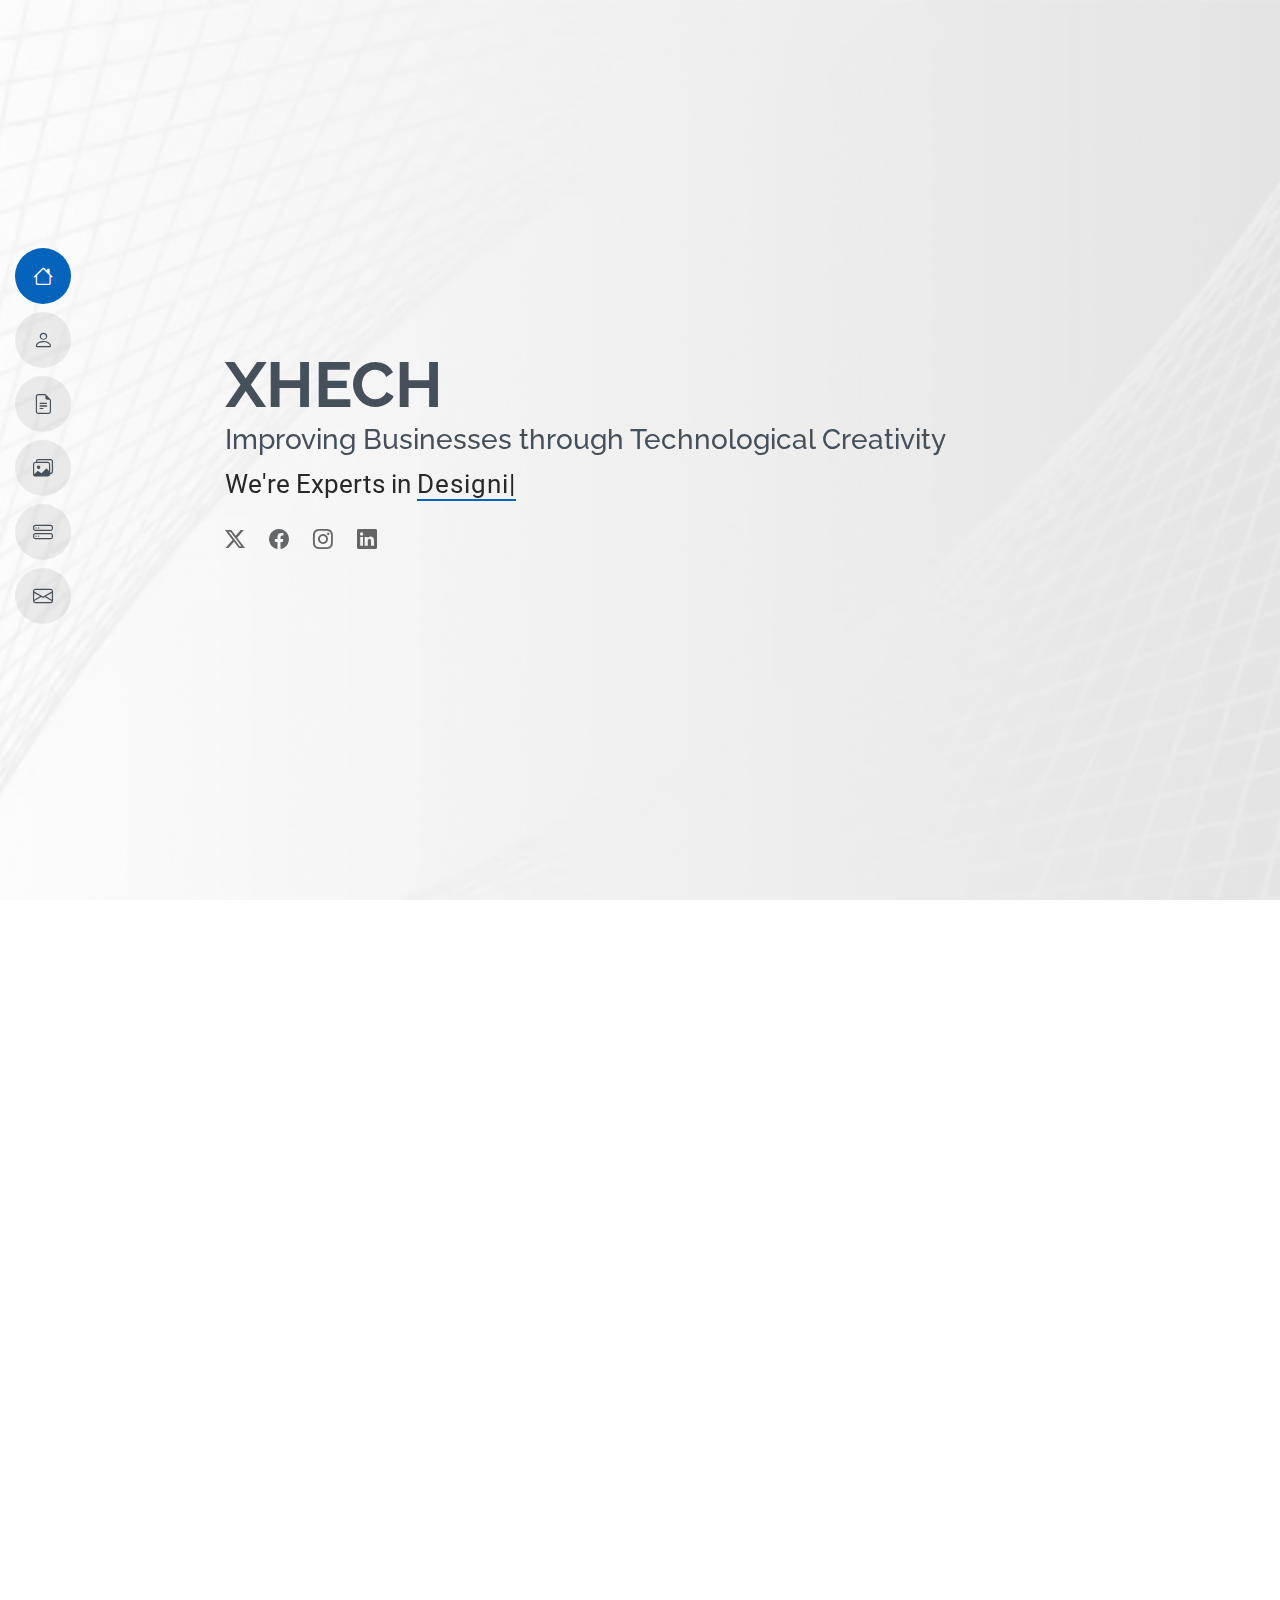
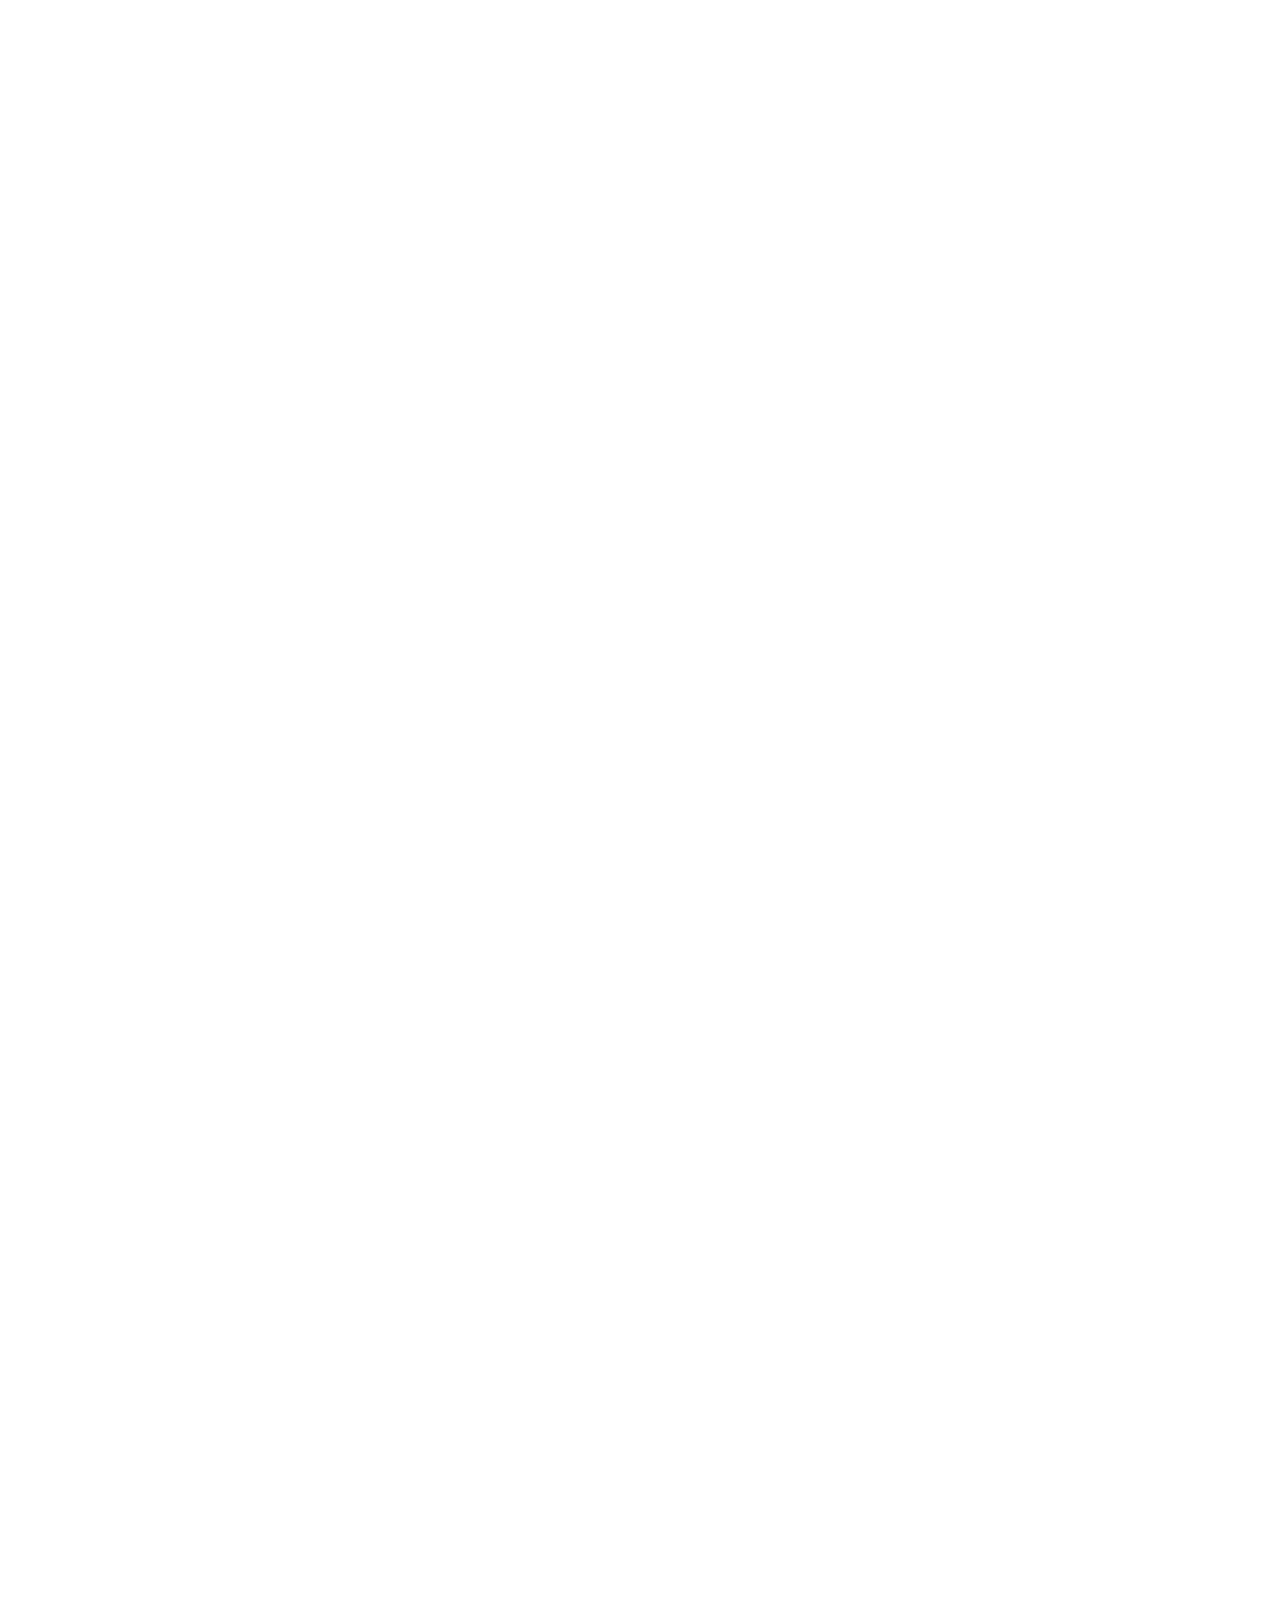
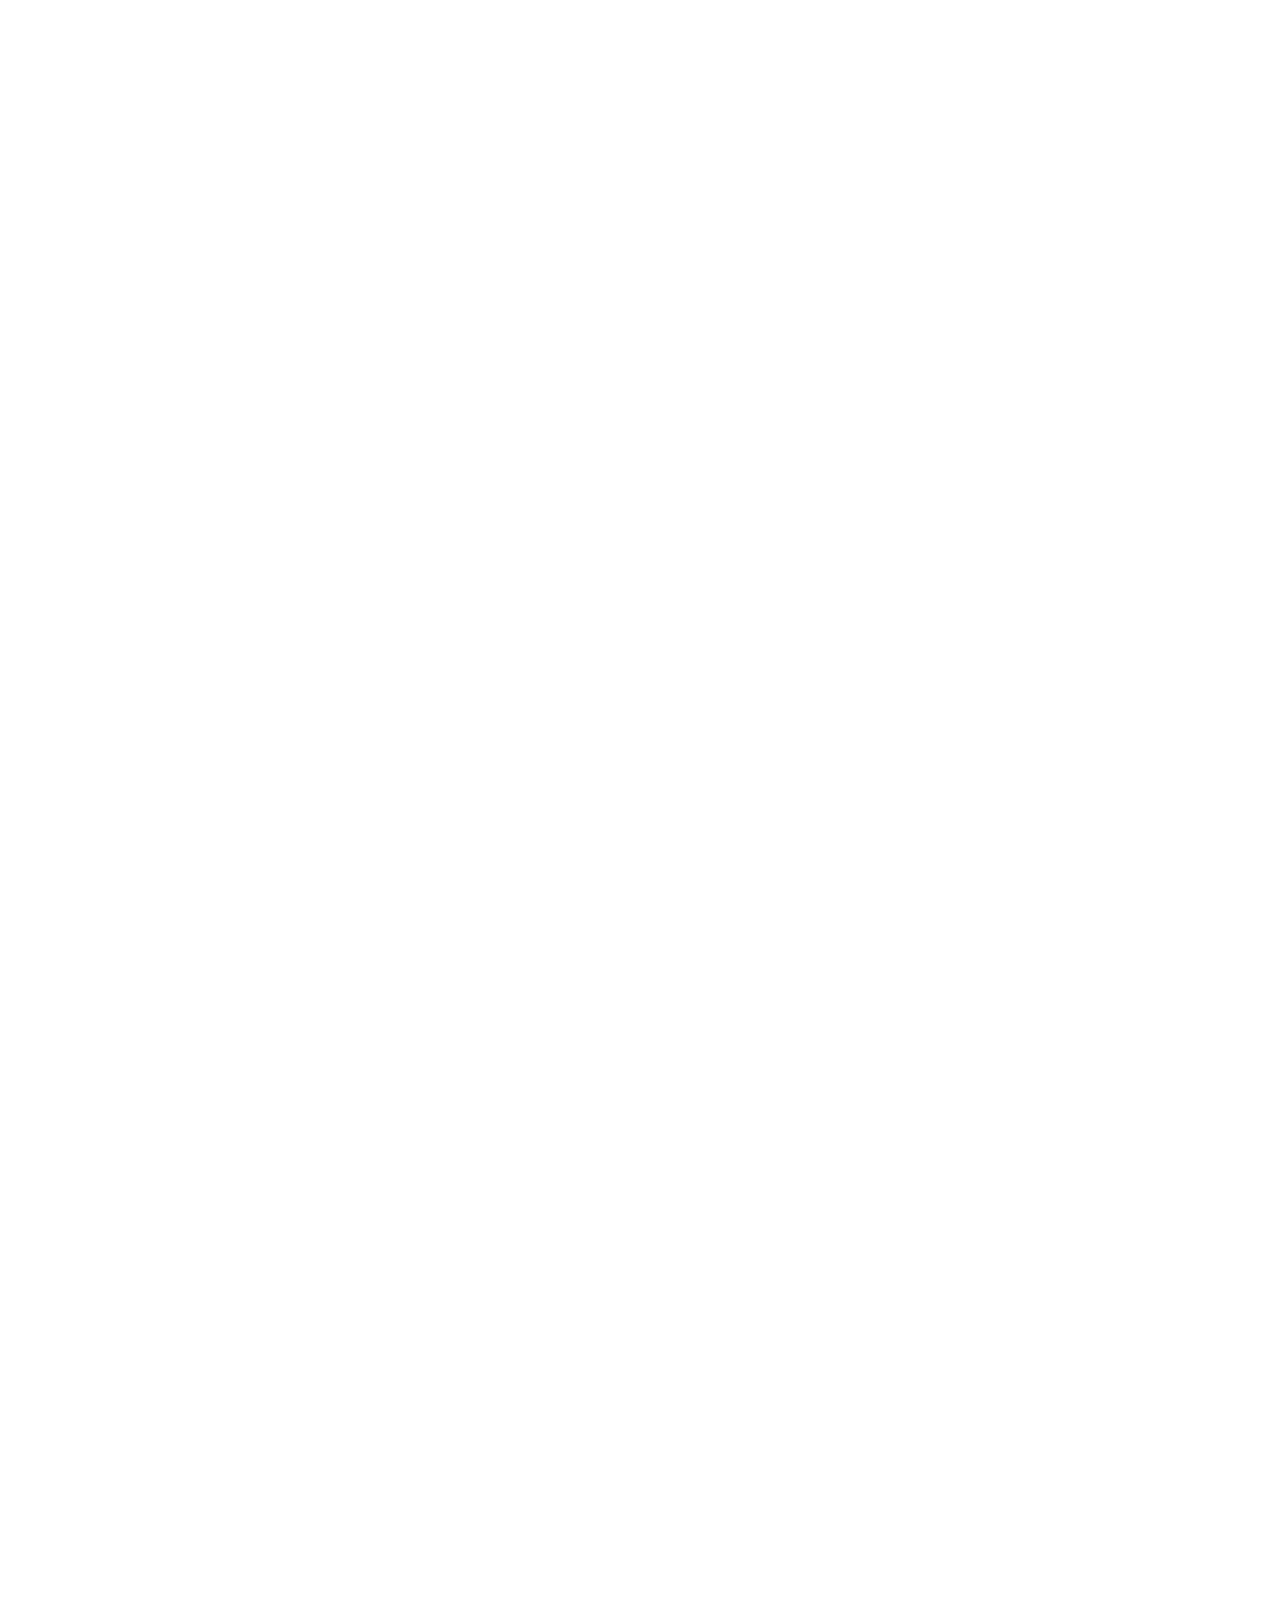
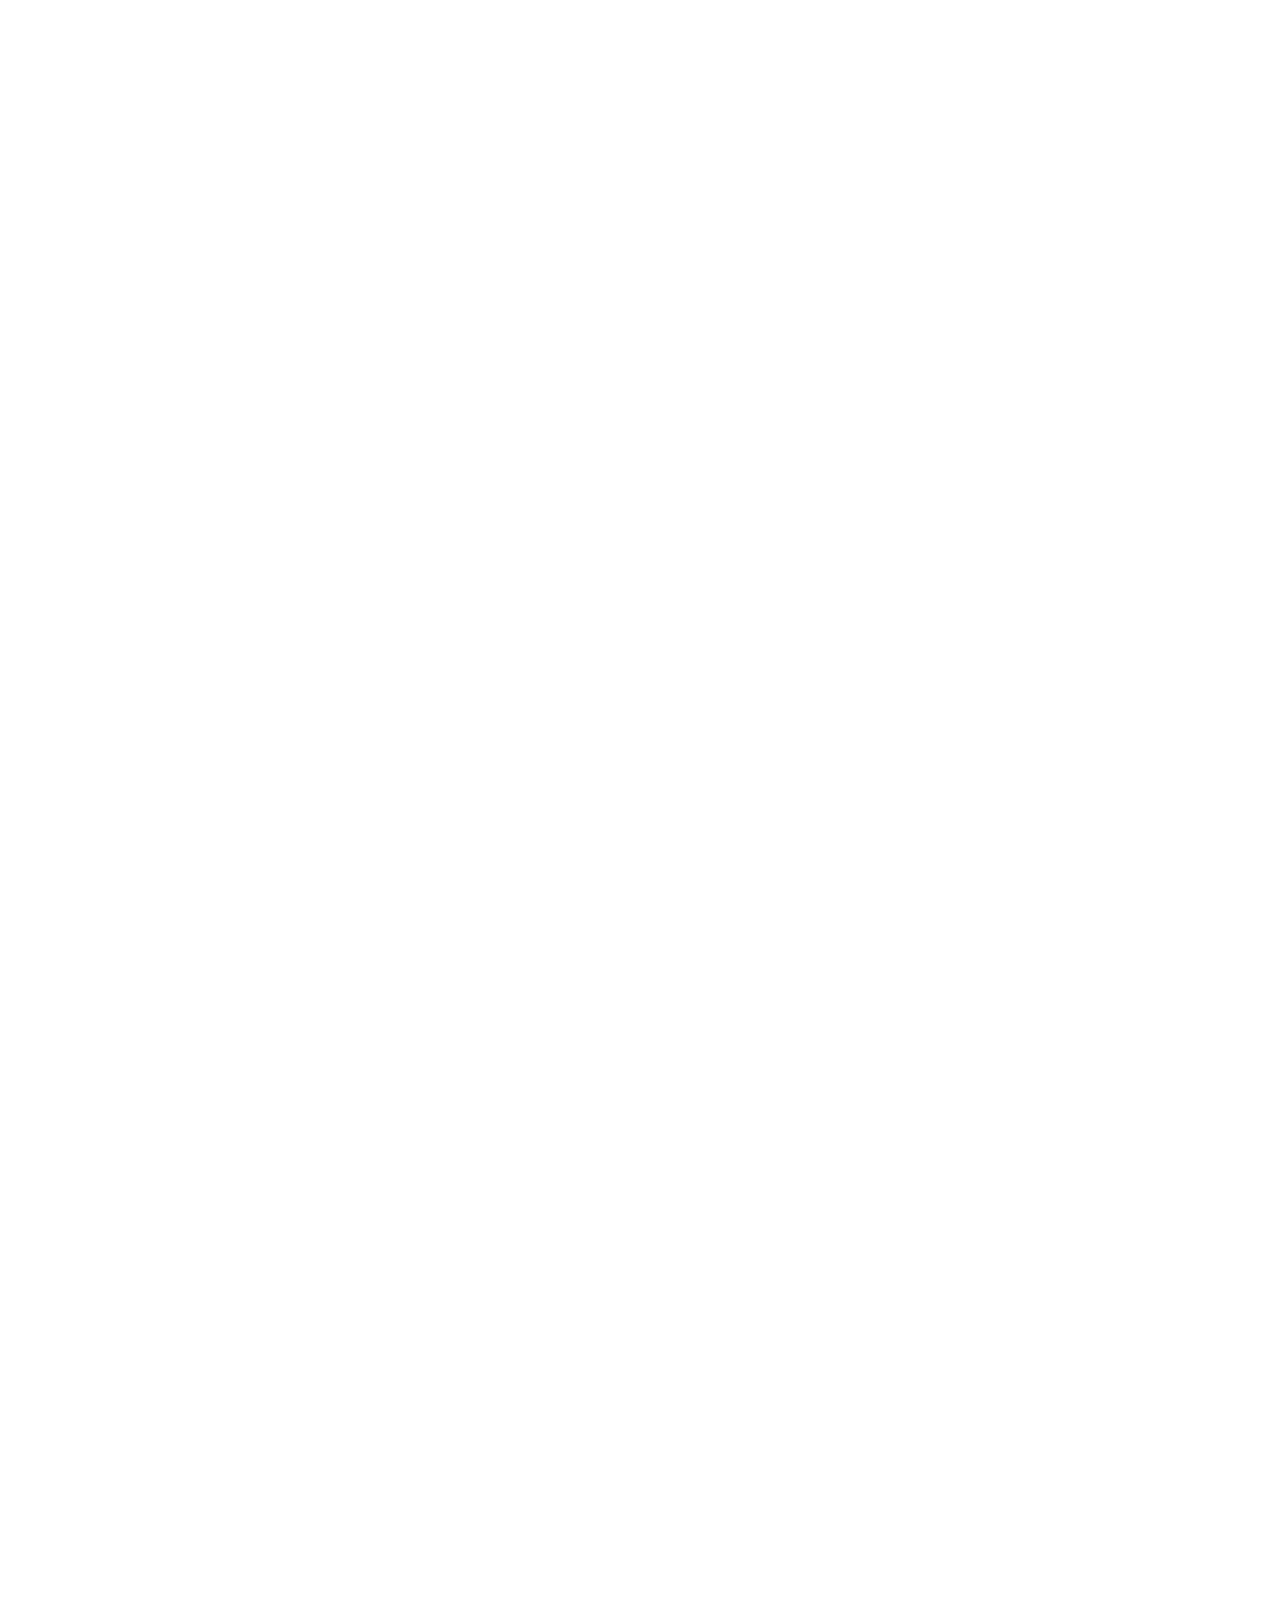
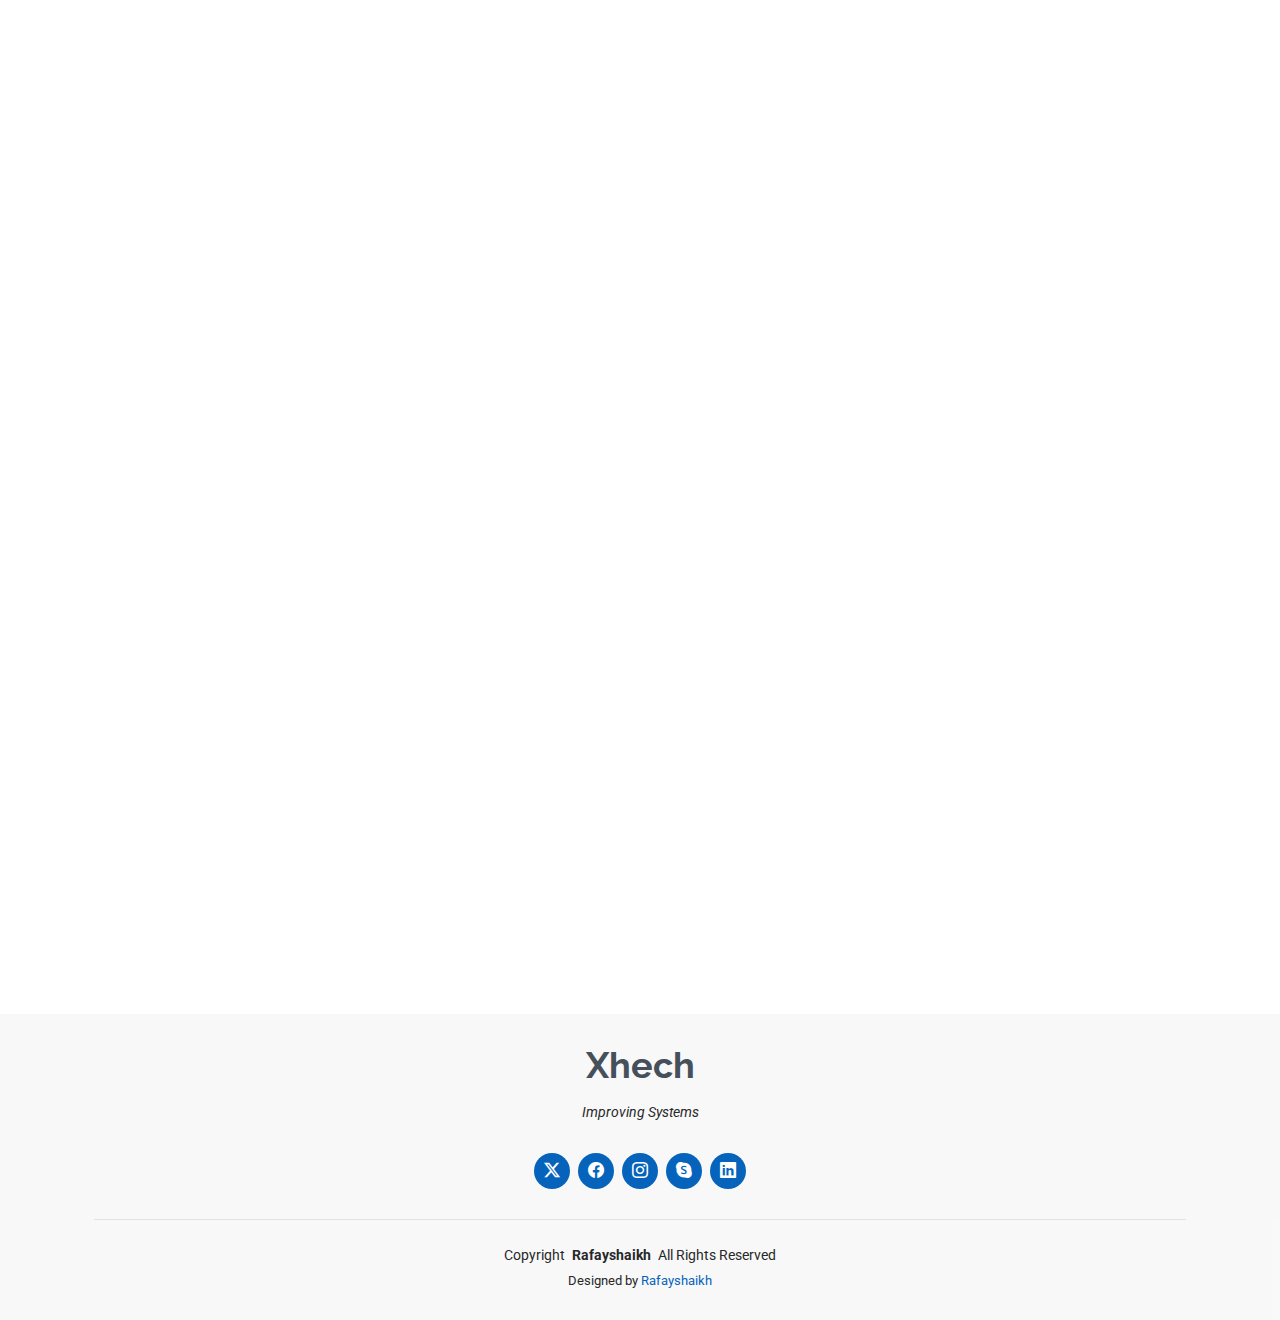
==== index.html @ 70725794 "update" ====
<!DOCTYPE html>
<html lang="en">

<head>
  <meta charset="utf-8">
  <meta content="width=device-width, initial-scale=1.0" name="viewport">
  <title>Xhech - Improving Ecosystems</title>
  <meta content="" name="description">
  <meta content="" name="keywords">

  <!-- Favicons -->
  <link href="assets/img/favicon.png" rel="icon">
  <link href="assets/img/apple-touch-icon.png" rel="apple-touch-icon">

  <!-- Fonts -->
  <link href="https://fonts.googleapis.com" rel="preconnect">
  <link href="https://fonts.gstatic.com" rel="preconnect" crossorigin>
  <link href="https://fonts.googleapis.com/css2?family=Roboto:ital,wght@0,100;0,300;0,400;0,500;0,700;0,900;1,100;1,300;1,400;1,500;1,700;1,900&family=Poppins:ital,wght@0,100;0,200;0,300;0,400;0,500;0,600;0,700;0,800;0,900;1,100;1,200;1,300;1,400;1,500;1,600;1,700;1,800;1,900&family=Raleway:ital,wght@0,100;0,200;0,300;0,400;0,500;0,600;0,700;0,800;0,900;1,100;1,200;1,300;1,400;1,500;1,600;1,700;1,800;1,900&display=swap" rel="stylesheet">

  <!-- Vendor CSS Files -->
  <link href="assets/vendor/bootstrap/css/bootstrap.min.css" rel="stylesheet">
  <link href="assets/vendor/bootstrap-icons/bootstrap-icons.css" rel="stylesheet">
  <link href="assets/vendor/aos/aos.css" rel="stylesheet">
  <link href="assets/vendor/glightbox/css/glightbox.min.css" rel="stylesheet">
  <link href="assets/vendor/swiper/swiper-bundle.min.css" rel="stylesheet">

  <!-- Main CSS File -->
  <link href="assets/css/main.css" rel="stylesheet">

</head>

<body class="index-page">

  <header id="header" class="header d-flex flex-column justify-content-center">

    <i class="header-toggle d-xl-none bi bi-list"></i>

    <nav id="navmenu" class="navmenu">
      <ul>
        <li><a href="#hero" class="active"><i class="bi bi-house navicon"></i><span>Home</span></a></li>
        <li><a href="#about"><i class="bi bi-person navicon"></i><span>About</span></a></li>
        <li><a href="#resume"><i class="bi bi-file-earmark-text navicon"></i><span>Resume</span></a></li>
        <li><a href="#portfolio"><i class="bi bi-images navicon"></i><span>Portfolio</span></a></li>
        <li><a href="#services"><i class="bi bi-hdd-stack navicon"></i><span>Services</span></a></li>
        <li><a href="#contact"><i class="bi bi-envelope navicon"></i><span>Contact</span></a></li>
      </ul>
    </nav>

  </header>

  <main class="main">

    <!-- Hero Section -->
    <section id="hero" class="hero section">

      <img src="assets/img/hero-bg.jpg" alt="">

      <div class="container" data-aos="zoom-out">
        <div class="row justify-content-center">
          <div class="col-lg-9">
            <!-- <img src="assets/img/icon.png" alt="Xhech Logo" class="img-fluid mb-4"> -->
            <h2>XHECH</h2>
            <h3>Improving Businesses through Technological Creativity</h3>
            <p>We're Experts in <span class="typed" data-typed-items="Designing - Brandings, Social Media Management, Prototypes, Creative Stuffs"></span><span class="typed-cursor typed-cursor--blink" aria-hidden="true"></span></p>
            <div class="social-links">
              <a href="#"><i class="bi bi-twitter-x"></i></a>
              <a href="#"><i class="bi bi-facebook"></i></a>
              <a href="#"><i class="bi bi-instagram"></i></a>
              <a href="#"><i class="bi bi-linkedin"></i></a>
            </div>
          </div>
        </div>
      </div>

    </section><!-- /Hero Section -->

    <!-- About Section -->
    <section id="about" class="about section">

      <!-- Section Title -->
      <div class="container section-title" data-aos="fade-up">
        <h2>About</h2>
        <p>XHECH is your one-stop creative and technology partner. We blend artistry with cutting-edge AI to deliver impactful solutions across design, content, and development. From captivating visuals to intelligent software, we empower brands to connect, communicate, and thrive.</p>
      </div><!-- End Section Title -->

      <div class="container" data-aos="fade-up" data-aos-delay="100">

        <div class="row gy-4 justify-content-center">
          <div class="col-lg-4">
            <img src="assets/img/profile-img.jpg" class="img-fluid" alt="">
          </div>
          <div class="col-lg-8 content">
            <h2>Who we are ?</h2>
            <p class="fst-italic py-3">
              XHECH is a multi-faceted agency driven by a passion for innovation and excellence.  We bring together a diverse team of experts to provide a comprehensive suite of services:
            </p>
            <div class="row">
              <div class="col-lg-6">
                <ul>
                  <li><i class="bi bi-chevron-right"></i> <strong>Design:</strong> <span> Elevate your brand with stunning graphic design, creative presentations, vector designs, and engaging social media content.</span></li>
                  <li><i class="bi bi-chevron-right"></i> <strong>Content: </strong> <span>Craft compelling stories that resonate with your audience through expert content development, management, and writing.</span></li>
                  <li><i class="bi bi-chevron-right"></i> <strong>Technology: </strong> <span>Harness the power of AI and NLP to build intelligent applications and software that solve real-world challenges.</span></li>
                  <li><i class="bi bi-chevron-right"></i> <strong>Web: </strong> <span>Create immersive digital experiences with our web design and development expertise, including portfolio management and content optimization.</span></li>
                </ul>
              </div>
              <div class="col-lg-6">
                <ul>
                  <li><i class="bi bi-chevron-right"></i> <strong>Visuals:</strong> <span>Incorporate strong visuals into your About section, showcasing examples of your work.</span></li>
                  <li><i class="bi bi-chevron-right"></i> <strong>Values: </strong> <span>Highlight your company's core values (e.g., innovation, collaboration, client-centricity).</span></li>
                  <li><i class="bi bi-chevron-right"></i> <strong>Team: </strong> <span>If appropriate, introduce key team members with brief bios to personalize your company.</span></li>
                  <li><i class="bi bi-chevron-right"></i> <strong>Call to Action: </strong> <span>End with a clear call to action (e.g., "Contact us for a free consultation" or "Explore our portfolio").</span></li>
                </ul>
              </div>
            </div>
            <p class="py-3">
              XHECH was born from a vision to bridge the gap between creativity and technology. We believe that when these forces come together, extraordinary things happen. Our team of passionate designers, writers, developers, and AI specialists work in synergy to transform ideas into reality.

We are more than just service providers; we are your strategic partners. We take the time to understand your brand, your goals, and your audience. This deep understanding allows us to create solutions that are not only beautiful and engaging but also effective in driving results.
            </p>
          </div>
        </div>

      </div>

    </section><!-- /About Section -->

    <!-- Stats Section -->
    <section id="stats" class="stats section">

      <div class="container" data-aos="fade-up" data-aos-delay="100">

        <div class="row gy-4">

          <div class="col-lg-3 col-md-6 d-flex flex-column align-items-center">
            <i class="bi bi-emoji-smile"></i>
            <div class="stats-item">
              <span data-purecounter-start="0" data-purecounter-end="232" data-purecounter-duration="1" class="purecounter"></span>
              <p>Happy Clients</p>
            </div>
          </div><!-- End Stats Item -->

          <div class="col-lg-3 col-md-6 d-flex flex-column align-items-center">
            <i class="bi bi-journal-richtext"></i>
            <div class="stats-item">
              <span data-purecounter-start="0" data-purecounter-end="521" data-purecounter-duration="1" class="purecounter"></span>
              <p>Projects</p>
            </div>
          </div><!-- End Stats Item -->

          <div class="col-lg-3 col-md-6 d-flex flex-column align-items-center">
            <i class="bi bi-headset"></i>
            <div class="stats-item">
              <span data-purecounter-start="0" data-purecounter-end="1463" data-purecounter-duration="1" class="purecounter"></span>
              <p>Hours Of Support</p>
            </div>
          </div><!-- End Stats Item -->

          <div class="col-lg-3 col-md-6 d-flex flex-column align-items-center">
            <i class="bi bi-people"></i>
            <div class="stats-item">
              <span data-purecounter-start="0" data-purecounter-end="15" data-purecounter-duration="1" class="purecounter"></span>
              <p>Hard Workers</p>
            </div>
          </div><!-- End Stats Item -->

        </div>

      </div>

    </section><!-- /Stats Section -->

    <!-- Skills Section -->
    <section id="skills" class="skills section">

      <!-- Section Title -->
      <div class="container section-title" data-aos="fade-up">
        <h2>Team Skills</h2>
        <p>Necessitatibus eius consequatur ex aliquid fuga eum quidem sint consectetur velit</p>
      </div><!-- End Section Title -->

      <div class="container" data-aos="fade-up" data-aos-delay="100">

        <div class="row skills-content skills-animation">

          <div class="col-lg-6">

            <div class="progress">
              <span class="skill"><span>HTML</span> <i class="val">100%</i></span>
              <div class="progress-bar-wrap">
                <div class="progress-bar" role="progressbar" aria-valuenow="100" aria-valuemin="0" aria-valuemax="100"></div>
              </div>
            </div><!-- End Skills Item -->

            <div class="progress">
              <span class="skill"><span>CSS</span> <i class="val">90%</i></span>
              <div class="progress-bar-wrap">
                <div class="progress-bar" role="progressbar" aria-valuenow="90" aria-valuemin="0" aria-valuemax="100"></div>
              </div>
            </div><!-- End Skills Item -->

            <div class="progress">
              <span class="skill"><span>JavaScript</span> <i class="val">75%</i></span>
              <div class="progress-bar-wrap">
                <div class="progress-bar" role="progressbar" aria-valuenow="75" aria-valuemin="0" aria-valuemax="100"></div>
              </div>
            </div><!-- End Skills Item -->

          </div>

          <div class="col-lg-6">

            <div class="progress">
              <span class="skill"><span>PHP</span> <i class="val">80%</i></span>
              <div class="progress-bar-wrap">
                <div class="progress-bar" role="progressbar" aria-valuenow="80" aria-valuemin="0" aria-valuemax="100"></div>
              </div>
            </div><!-- End Skills Item -->

            <div class="progress">
              <span class="skill"><span>WordPress/CMS</span> <i class="val">90%</i></span>
              <div class="progress-bar-wrap">
                <div class="progress-bar" role="progressbar" aria-valuenow="90" aria-valuemin="0" aria-valuemax="100"></div>
              </div>
            </div><!-- End Skills Item -->

            <div class="progress">
              <span class="skill"><span>Photoshop</span> <i class="val">55%</i></span>
              <div class="progress-bar-wrap">
                <div class="progress-bar" role="progressbar" aria-valuenow="55" aria-valuemin="0" aria-valuemax="100"></div>
              </div>
            </div><!-- End Skills Item -->

          </div>

        </div>

      </div>

    </section><!-- /Skills Section -->

    <!-- Resume Section -->
    <section id="resume" class="resume section">

      <!-- Section Title -->
      <div class="container section-title" data-aos="fade-up">
        <h2>Resume</h2>
        <p>Magnam dolores commodi suscipit. Necessitatibus eius consequatur ex aliquid fuga eum quidem. Sit sint consectetur velit. Quisquam quos quisquam cupiditate. Et nemo qui impedit suscipit alias ea. Quia fugiat sit in iste officiis commodi quidem hic quas.</p>
      </div><!-- End Section Title -->

      <div class="container">

        <div class="row">

          <div class="col-lg-6" data-aos="fade-up" data-aos-delay="100">
            <h3 class="resume-title">Xhech - Summarized View</h3>

            <div class="resume-item pb-0">
              <h4>Xhech</h4>
              <p><em>Innovative and deadline-driven Graphic Designer with 3+ years of experience designing and developing user-centered digital/print marketing material from initial concept to final, polished deliverable.</em></p>
              <ul>
                <li>Portland par 127,Orlando, FL</li>
                <li>(123) 456-7891</li>
                <li>alice.barkley@example.com</li>
              </ul>
            </div><!-- Edn Resume Item -->

            <h3 class="resume-title">Education</h3>
            <div class="resume-item">
              <h4>Master of Fine Arts &amp; Graphic Design</h4>
              <h5>2015 - 2016</h5>
              <p><em>Rochester Institute of Technology, Rochester, NY</em></p>
              <p>Qui deserunt veniam. Et sed aliquam labore tempore sed quisquam iusto autem sit. Ea vero voluptatum qui ut dignissimos deleniti nerada porti sand markend</p>
            </div><!-- Edn Resume Item -->

            <div class="resume-item">
              <h4>Bachelor of Fine Arts &amp; Graphic Design</h4>
              <h5>2010 - 2014</h5>
              <p><em>Rochester Institute of Technology, Rochester, NY</em></p>
              <p>Quia nobis sequi est occaecati aut. Repudiandae et iusto quae reiciendis et quis Eius vel ratione eius unde vitae rerum voluptates asperiores voluptatem Earum molestiae consequatur neque etlon sader mart dila</p>
            </div><!-- Edn Resume Item -->

          </div>

          <div class="col-lg-6" data-aos="fade-up" data-aos-delay="200">
            <h3 class="resume-title">Professional Experience</h3>
            <div class="resume-item">
              <h4>Senior graphic design specialist</h4>
              <h5>2019 - Present</h5>
              <p><em>Experion, New York, NY </em></p>
              <ul>
                <li>Lead in the design, development, and implementation of the graphic, layout, and production communication materials</li>
                <li>Delegate tasks to the 7 members of the design team and provide counsel on all aspects of the project. </li>
                <li>Supervise the assessment of all graphic materials in order to ensure quality and accuracy of the design</li>
                <li>Oversee the efficient use of production project budgets ranging from $2,000 - $25,000</li>
              </ul>
            </div><!-- Edn Resume Item -->

            <div class="resume-item">
              <h4>Graphic design specialist</h4>
              <h5>2017 - 2018</h5>
              <p><em>Stepping Stone Advertising, New York, NY</em></p>
              <ul>
                <li>Developed numerous marketing programs (logos, brochures,infographics, presentations, and advertisements).</li>
                <li>Managed up to 5 projects or tasks at a given time while under pressure</li>
                <li>Recommended and consulted with clients on the most appropriate graphic design</li>
                <li>Created 4+ design presentations and proposals a month for clients and account managers</li>
              </ul>
            </div><!-- Edn Resume Item -->

          </div>

        </div>

      </div>

    </section><!-- /Resume Section -->

    <!-- Portfolio Section -->
    <section id="portfolio" class="portfolio section">

      <!-- Section Title -->
      <div class="container section-title" data-aos="fade-up">
        <h2>Portfolio</h2>
        <p>Magnam dolores commodi suscipit. Necessitatibus eius consequatur ex aliquid fuga eum quidem. Sit sint consectetur velit. Quisquam quos quisquam cupiditate. Et nemo qui impedit suscipit alias ea. Quia fugiat sit in iste officiis commodi quidem hic quas.</p>
      </div><!-- End Section Title -->

      <div class="container">

        <div class="isotope-layout" data-default-filter="*" data-layout="masonry" data-sort="original-order">

          <ul class="portfolio-filters isotope-filters" data-aos="fade-up" data-aos-delay="100">
            <li data-filter="*" class="filter-active">All</li>
            <li data-filter=".filter-app">App</li>
            <li data-filter=".filter-product">Card</li>
            <li data-filter=".filter-branding">Web</li>
          </ul><!-- End Portfolio Filters -->

          <div class="row gy-4 isotope-container" data-aos="fade-up" data-aos-delay="200">

            <div class="col-lg-4 col-md-6 portfolio-item isotope-item filter-app">
              <img src="assets/img/masonry-portfolio/masonry-portfolio-1.jpg" class="img-fluid" alt="">
              <div class="portfolio-info">
                <h4>App 1</h4>
                <p>Lorem ipsum, dolor sit</p>
                <a href="assets/img/masonry-portfolio/masonry-portfolio-1.jpg" title="App 1" data-gallery="portfolio-gallery-app" class="glightbox preview-link"><i class="bi bi-zoom-in"></i></a>
                <a href="portfolio-details.html" title="More Details" class="details-link"><i class="bi bi-link-45deg"></i></a>
              </div>
            </div><!-- End Portfolio Item -->

            <div class="col-lg-4 col-md-6 portfolio-item isotope-item filter-product">
              <img src="assets/img/masonry-portfolio/masonry-portfolio-2.jpg" class="img-fluid" alt="">
              <div class="portfolio-info">
                <h4>Product 1</h4>
                <p>Lorem ipsum, dolor sit</p>
                <a href="assets/img/masonry-portfolio/masonry-portfolio-2.jpg" title="Product 1" data-gallery="portfolio-gallery-product" class="glightbox preview-link"><i class="bi bi-zoom-in"></i></a>
                <a href="portfolio-details.html" title="More Details" class="details-link"><i class="bi bi-link-45deg"></i></a>
              </div>
            </div><!-- End Portfolio Item -->

            <div class="col-lg-4 col-md-6 portfolio-item isotope-item filter-branding">
              <img src="assets/img/masonry-portfolio/masonry-portfolio-3.jpg" class="img-fluid" alt="">
              <div class="portfolio-info">
                <h4>Branding 1</h4>
                <p>Lorem ipsum, dolor sit</p>
                <a href="assets/img/masonry-portfolio/masonry-portfolio-3.jpg" title="Branding 1" data-gallery="portfolio-gallery-branding" class="glightbox preview-link"><i class="bi bi-zoom-in"></i></a>
                <a href="portfolio-details.html" title="More Details" class="details-link"><i class="bi bi-link-45deg"></i></a>
              </div>
            </div><!-- End Portfolio Item -->

            <div class="col-lg-4 col-md-6 portfolio-item isotope-item filter-app">
              <img src="assets/img/masonry-portfolio/masonry-portfolio-4.jpg" class="img-fluid" alt="">
              <div class="portfolio-info">
                <h4>App 2</h4>
                <p>Lorem ipsum, dolor sit</p>
                <a href="assets/img/masonry-portfolio/masonry-portfolio-4.jpg" title="App 2" data-gallery="portfolio-gallery-app" class="glightbox preview-link"><i class="bi bi-zoom-in"></i></a>
                <a href="portfolio-details.html" title="More Details" class="details-link"><i class="bi bi-link-45deg"></i></a>
              </div>
            </div><!-- End Portfolio Item -->

            <div class="col-lg-4 col-md-6 portfolio-item isotope-item filter-product">
              <img src="assets/img/masonry-portfolio/masonry-portfolio-5.jpg" class="img-fluid" alt="">
              <div class="portfolio-info">
                <h4>Product 2</h4>
                <p>Lorem ipsum, dolor sit</p>
                <a href="assets/img/masonry-portfolio/masonry-portfolio-5.jpg" title="Product 2" data-gallery="portfolio-gallery-product" class="glightbox preview-link"><i class="bi bi-zoom-in"></i></a>
                <a href="portfolio-details.html" title="More Details" class="details-link"><i class="bi bi-link-45deg"></i></a>
              </div>
            </div><!-- End Portfolio Item -->

            <div class="col-lg-4 col-md-6 portfolio-item isotope-item filter-branding">
              <img src="assets/img/masonry-portfolio/masonry-portfolio-6.jpg" class="img-fluid" alt="">
              <div class="portfolio-info">
                <h4>Branding 2</h4>
                <p>Lorem ipsum, dolor sit</p>
                <a href="assets/img/masonry-portfolio/masonry-portfolio-6.jpg" title="Branding 2" data-gallery="portfolio-gallery-branding" class="glightbox preview-link"><i class="bi bi-zoom-in"></i></a>
                <a href="portfolio-details.html" title="More Details" class="details-link"><i class="bi bi-link-45deg"></i></a>
              </div>
            </div><!-- End Portfolio Item -->

            <div class="col-lg-4 col-md-6 portfolio-item isotope-item filter-app">
              <img src="assets/img/masonry-portfolio/masonry-portfolio-7.jpg" class="img-fluid" alt="">
              <div class="portfolio-info">
                <h4>App 3</h4>
                <p>Lorem ipsum, dolor sit</p>
                <a href="assets/img/masonry-portfolio/masonry-portfolio-7.jpg" title="App 3" data-gallery="portfolio-gallery-app" class="glightbox preview-link"><i class="bi bi-zoom-in"></i></a>
                <a href="portfolio-details.html" title="More Details" class="details-link"><i class="bi bi-link-45deg"></i></a>
              </div>
            </div><!-- End Portfolio Item -->

            <div class="col-lg-4 col-md-6 portfolio-item isotope-item filter-product">
              <img src="assets/img/masonry-portfolio/masonry-portfolio-8.jpg" class="img-fluid" alt="">
              <div class="portfolio-info">
                <h4>Product 3</h4>
                <p>Lorem ipsum, dolor sit</p>
                <a href="assets/img/masonry-portfolio/masonry-portfolio-8.jpg" title="Product 3" data-gallery="portfolio-gallery-product" class="glightbox preview-link"><i class="bi bi-zoom-in"></i></a>
                <a href="portfolio-details.html" title="More Details" class="details-link"><i class="bi bi-link-45deg"></i></a>
              </div>
            </div><!-- End Portfolio Item -->

            <div class="col-lg-4 col-md-6 portfolio-item isotope-item filter-branding">
              <img src="assets/img/masonry-portfolio/masonry-portfolio-9.jpg" class="img-fluid" alt="">
              <div class="portfolio-info">
                <h4>Branding 3</h4>
                <p>Lorem ipsum, dolor sit</p>
                <a href="assets/img/masonry-portfolio/masonry-portfolio-9.jpg" title="Branding 2" data-gallery="portfolio-gallery-branding" class="glightbox preview-link"><i class="bi bi-zoom-in"></i></a>
                <a href="portfolio-details.html" title="More Details" class="details-link"><i class="bi bi-link-45deg"></i></a>
              </div>
            </div><!-- End Portfolio Item -->

          </div><!-- End Portfolio Container -->

        </div>

      </div>

    </section><!-- /Portfolio Section -->

    <!-- Services Section -->
    <section id="services" class="services section">

      <!-- Section Title -->
      <div class="container section-title" data-aos="fade-up">
        <h2>Services</h2>
        <p>Magnam dolores commodi suscipit. Necessitatibus eius consequatur ex aliquid fuga eum quidem. Sit sint consectetur velit. Quisquam quos quisquam cupiditate. Et nemo qui impedit suscipit alias ea. Quia fugiat sit in iste officiis commodi quidem hic quas.</p>
      </div><!-- End Section Title -->

      <div class="container">

        <div class="row gy-4">

          <div class="col-lg-4 col-md-6" data-aos="fade-up" data-aos-delay="100">
            <div class="service-item item-cyan position-relative">
              <div class="icon">
                <svg width="100" height="100" viewBox="0 0 600 600" xmlns="https://www.w3.org/2000/svg">
                  <path stroke="none" stroke-width="0" fill="#f5f5f5" d="M300,521.0016835830174C376.1290562159157,517.8887921683347,466.0731472004068,529.7835943286574,510.70327084640275,468.03025145048787C554.3714126377745,407.6079735673963,508.03601936045806,328.9844924480964,491.2728898941984,256.3432110539036C474.5976632858925,184.082847569629,479.9380746630129,96.60480741107993,416.23090153303,58.64404602377083C348.86323505073057,18.502131276798302,261.93793281208167,40.57373210992963,193.5410806939664,78.93577620505333C130.42746243093433,114.334589627462,98.30271207620316,179.96522072025542,76.75703585869454,249.04625023123273C51.97151888228291,328.5150500222984,13.704378332031375,421.85034740162234,66.52175969318436,486.19268352777647C119.04800174914682,550.1803526380478,217.28368757567262,524.383925680826,300,521.0016835830174"></path>
                </svg>
                <i class="bi bi-activity"></i>
              </div>
              <a href="service-details.html" class="stretched-link">
                <h3>Nesciunt Mete</h3>
              </a>
              <p>Provident nihil minus qui consequatur non omnis maiores. Eos accusantium minus dolores iure perferendis tempore et consequatur.</p>
            </div>
          </div><!-- End Service Item -->

          <div class="col-lg-4 col-md-6" data-aos="fade-up" data-aos-delay="200">
            <div class="service-item item-orange position-relative">
              <div class="icon">
                <svg width="100" height="100" viewBox="0 0 600 600" xmlns="https://www.w3.org/2000/svg">
                  <path stroke="none" stroke-width="0" fill="#f5f5f5" d="M300,582.0697525312426C382.5290701553225,586.8405444964366,449.9789794690241,525.3245884688669,502.5850820975895,461.55621195738473C556.606425686781,396.0723002908107,615.8543463187945,314.28637112970534,586.6730223649479,234.56875336149918C558.9533121215079,158.8439757836574,454.9685369536778,164.00468322053177,381.49747125262974,130.76875717737553C312.15926192815925,99.40240125094834,248.97055460311594,18.661163978235184,179.8680185752513,50.54337015887873C110.5421016452524,82.52863877960104,119.82277516462835,180.83849132639028,109.12597500060166,256.43424936330496C100.08760227029461,320.3096726198365,92.17705696193138,384.0621239912766,124.79988738764834,439.7174275375508C164.83382741302287,508.01625554203684,220.96474134820875,577.5009287672846,300,582.0697525312426"></path>
                </svg>
                <i class="bi bi-broadcast"></i>
              </div>
              <a href="service-details.html" class="stretched-link">
                <h3>Eosle Commodi</h3>
              </a>
              <p>Ut autem aut autem non a. Sint sint sit facilis nam iusto sint. Libero corrupti neque eum hic non ut nesciunt dolorem.</p>
            </div>
          </div><!-- End Service Item -->

          <div class="col-lg-4 col-md-6" data-aos="fade-up" data-aos-delay="300">
            <div class="service-item item-teal position-relative">
              <div class="icon">
                <svg width="100" height="100" viewBox="0 0 600 600" xmlns="https://www.w3.org/2000/svg">
                  <path stroke="none" stroke-width="0" fill="#f5f5f5" d="M300,541.5067337569781C382.14930387511276,545.0595476570109,479.8736841581634,548.3450877840088,526.4010558755058,480.5488172755941C571.5218469581645,414.80211281144784,517.5187510058486,332.0715597781072,496.52539010469104,255.14436215662573C477.37192572678356,184.95920475031193,473.57363656557914,105.61284051026155,413.0603344069578,65.22779650032875C343.27470386102294,18.654635553484475,251.2091493199835,5.337323636656869,175.0934190732945,40.62881213300186C97.87086631185822,76.43348514350839,51.98124368387456,156.15599469081315,36.44837278890362,239.84606092416172C21.716077023791087,319.22268207091537,43.775223500013084,401.1760424656574,96.891909868211,461.97329694683043C147.22146801428983,519.5804099606455,223.5754009179313,538.201503339737,300,541.5067337569781"></path>
                </svg>
                <i class="bi bi-easel"></i>
              </div>
              <a href="service-details.html" class="stretched-link">
                <h3>Ledo Markt</h3>
              </a>
              <p>Ut excepturi voluptatem nisi sed. Quidem fuga consequatur. Minus ea aut. Vel qui id voluptas adipisci eos earum corrupti.</p>
            </div>
          </div><!-- End Service Item -->

          <div class="col-lg-4 col-md-6" data-aos="fade-up" data-aos-delay="400">
            <div class="service-item item-red position-relative">
              <div class="icon">
                <svg width="100" height="100" viewBox="0 0 600 600" xmlns="https://www.w3.org/2000/svg">
                  <path stroke="none" stroke-width="0" fill="#f5f5f5" d="M300,503.46388370962813C374.79870501325706,506.71871716319447,464.8034551963731,527.1746412648533,510.4981551193396,467.86667711651364C555.9287308511215,408.9015244558933,512.6030010748507,327.5744911775523,490.211057578863,256.5855673507754C471.097692560561,195.9906835881958,447.69079081568157,138.11976852964426,395.19560036434837,102.3242989838813C329.3053358748298,57.3949838291264,248.02791733380457,8.279543830951368,175.87071277845988,42.242879143198664C103.41431057327972,76.34704239035025,93.79494320519305,170.9812938413882,81.28167332365135,250.07896920659033C70.17666984294237,320.27484674793965,64.84698225790005,396.69656628748305,111.28512138212992,450.4950937839243C156.20124167950087,502.5303643271138,231.32542653798444,500.4755392045468,300,503.46388370962813"></path>
                </svg>
                <i class="bi bi-bounding-box-circles"></i>
              </div>
              <a href="service-details.html" class="stretched-link">
                <h3>Asperiores Commodit</h3>
              </a>
              <p>Non et temporibus minus omnis sed dolor esse consequatur. Cupiditate sed error ea fuga sit provident adipisci neque.</p>
              <a href="service-details.html" class="stretched-link"></a>
            </div>
          </div><!-- End Service Item -->

          <div class="col-lg-4 col-md-6" data-aos="fade-up" data-aos-delay="500">
            <div class="service-item item-indigo position-relative">
              <div class="icon">
                <svg width="100" height="100" viewBox="0 0 600 600" xmlns="https://www.w3.org/2000/svg">
                  <path stroke="none" stroke-width="0" fill="#f5f5f5" d="M300,532.3542879108572C369.38199826031484,532.3153073249985,429.10787420159085,491.63046689027357,474.5244479745417,439.17860296908856C522.8885846962883,383.3225815378663,569.1668002868075,314.3205725914397,550.7432151929288,242.7694973846089C532.6665558377875,172.5657663291529,456.2379748765914,142.6223662098291,390.3689995646985,112.34683881706744C326.66090330228417,83.06452184765237,258.84405631176094,53.51806209861945,193.32584062364296,78.48882559362697C121.61183558270385,105.82097193414197,62.805066853699245,167.19869350419734,48.57481801355237,242.6138429142374C34.843463184063346,315.3850353017275,76.69343916112496,383.4422959591041,125.22947124332185,439.3748458443577C170.7312796277747,491.8107796887764,230.57421082200815,532.3932930995766,300,532.3542879108572"></path>
                </svg>
                <i class="bi bi-calendar4-week icon"></i>
              </div>
              <a href="service-details.html" class="stretched-link">
                <h3>Velit Doloremque</h3>
              </a>
              <p>Cumque et suscipit saepe. Est maiores autem enim facilis ut aut ipsam corporis aut. Sed animi at autem alias eius labore.</p>
              <a href="service-details.html" class="stretched-link"></a>
            </div>
          </div><!-- End Service Item -->

          <div class="col-lg-4 col-md-6" data-aos="fade-up" data-aos-delay="600">
            <div class="service-item item-pink position-relative">
              <div class="icon">
                <svg width="100" height="100" viewBox="0 0 600 600" xmlns="https://www.w3.org/2000/svg">
                  <path stroke="none" stroke-width="0" fill="#f5f5f5" d="M300,566.797414625762C385.7384707136149,576.1784315230908,478.7894351017131,552.8928747891023,531.9192734346935,484.94944893311C584.6109503024035,417.5663521118492,582.489472248146,322.67544863468447,553.9536738515405,242.03673114598146C529.1557734026468,171.96086150256528,465.24506316201064,127.66468636344209,395.9583748389544,100.7403814666027C334.2173773831606,76.7482773500951,269.4350130405921,84.62216499799875,207.1952322260088,107.2889140133804C132.92018162631612,134.33871894543012,41.79353780512637,160.00259165414826,22.644507872594943,236.69541883565114C3.319112789854554,314.0945973066697,72.72355303640163,379.243833228382,124.04198916343866,440.3218312028393C172.9286146004772,498.5055451809895,224.45579914871206,558.5317968840102,300,566.797414625762"></path>
                </svg>
                <i class="bi bi-chat-square-text"></i>
              </div>
              <a href="service-details.html" class="stretched-link">
                <h3>Dolori Architecto</h3>
              </a>
              <p>Hic molestias ea quibusdam eos. Fugiat enim doloremque aut neque non et debitis iure. Corrupti recusandae ducimus enim.</p>
              <a href="service-details.html" class="stretched-link"></a>
            </div>
          </div><!-- End Service Item -->

        </div>

      </div>

    </section><!-- /Services Section -->

    <!-- Testimonials Section -->
    <section id="testimonials" class="testimonials section">

      <!-- Section Title -->
      <div class="container section-title" data-aos="fade-up">
        <h2>Testimonials</h2>
        <p>Necessitatibus eius consequatur ex aliquid fuga eum quidem sint consectetur velit</p>
      </div><!-- End Section Title -->

      <div class="container" data-aos="fade-up" data-aos-delay="100">

        <div class="swiper init-swiper">
          <script type="application/json" class="swiper-config">
            {
              "loop": true,
              "speed": 600,
              "autoplay": {
                "delay": 5000
              },
              "slidesPerView": "auto",
              "pagination": {
                "el": ".swiper-pagination",
                "type": "bullets",
                "clickable": true
              }
            }
          </script>
          <div class="swiper-wrapper">

            <div class="swiper-slide">
              <div class="testimonial-item">
                <div class="row gy-4 justify-content-center">
                  <div class="col-lg-6">
                    <div class="testimonial-content">
                      <p>
                        <i class="bi bi-quote quote-icon-left"></i>
                        <span>Proin iaculis purus consequat sem cure digni ssim donec porttitora entum suscipit rhoncus. Accusantium quam, ultricies eget id, aliquam eget nibh et. Maecen aliquam, risus at semper.</span>
                        <i class="bi bi-quote quote-icon-right"></i>
                      </p>
                      <h3>Saul Goodman</h3>
                      <h4>Ceo &amp; Founder</h4>
                      <div class="stars">
                        <i class="bi bi-star-fill"></i><i class="bi bi-star-fill"></i><i class="bi bi-star-fill"></i><i class="bi bi-star-fill"></i><i class="bi bi-star-fill"></i>
                      </div>
                    </div>
                  </div>
                  <div class="col-lg-2 text-center">
                    <img src="assets/img/testimonials/testimonials-1.jpg" class="img-fluid testimonial-img" alt="">
                  </div>
                </div>
              </div>
            </div><!-- End testimonial item -->

            <div class="swiper-slide">
              <div class="testimonial-item">
                <div class="row gy-4 justify-content-center">
                  <div class="col-lg-6">
                    <div class="testimonial-content">
                      <p>
                        <i class="bi bi-quote quote-icon-left"></i>
                        <span>Export tempor illum tamen malis malis eram quae irure esse labore quem cillum quid cillum eram malis quorum velit fore eram velit sunt aliqua noster fugiat irure amet legam anim culpa.</span>
                        <i class="bi bi-quote quote-icon-right"></i>
                      </p>
                      <h3>Sara Wilsson</h3>
                      <h4>Designer</h4>
                      <div class="stars">
                        <i class="bi bi-star-fill"></i><i class="bi bi-star-fill"></i><i class="bi bi-star-fill"></i><i class="bi bi-star-fill"></i><i class="bi bi-star-fill"></i>
                      </div>
                    </div>
                  </div>
                  <div class="col-lg-2 text-center">
                    <img src="assets/img/testimonials/testimonials-2.jpg" class="img-fluid testimonial-img" alt="">
                  </div>
                </div>
              </div>
            </div><!-- End testimonial item -->

            <div class="swiper-slide">
              <div class="testimonial-item">
                <div class="row gy-4 justify-content-center">
                  <div class="col-lg-6">
                    <div class="testimonial-content">
                      <p>
                        <i class="bi bi-quote quote-icon-left"></i>
                        <span>Enim nisi quem export duis labore cillum quae magna enim sint quorum nulla quem veniam duis minim tempor labore quem eram duis noster aute amet eram fore quis sint minim.</span>
                        <i class="bi bi-quote quote-icon-right"></i>
                      </p>
                      <h3>Jena Karlis</h3>
                      <h4>Store Owner</h4>
                      <div class="stars">
                        <i class="bi bi-star-fill"></i><i class="bi bi-star-fill"></i><i class="bi bi-star-fill"></i><i class="bi bi-star-fill"></i><i class="bi bi-star-fill"></i>
                      </div>
                    </div>
                  </div>
                  <div class="col-lg-2 text-center">
                    <img src="assets/img/testimonials/testimonials-3.jpg" class="img-fluid testimonial-img" alt="">
                  </div>
                </div>
              </div>
            </div><!-- End testimonial item -->

            <div class="swiper-slide">
              <div class="testimonial-item">
                <div class="row gy-4 justify-content-center">
                  <div class="col-lg-6">
                    <div class="testimonial-content">
                      <p>
                        <i class="bi bi-quote quote-icon-left"></i>
                        <span>Fugiat enim eram quae cillum dolore dolor amet nulla culpa multos export minim fugiat minim velit minim dolor enim duis veniam ipsum anim magna sunt elit fore quem dolore labore illum veniam.</span>
                        <i class="bi bi-quote quote-icon-right"></i>
                      </p>
                      <h3>John Larson</h3>
                      <h4>Entrepreneur</h4>
                      <div class="stars">
                        <i class="bi bi-star-fill"></i><i class="bi bi-star-fill"></i><i class="bi bi-star-fill"></i><i class="bi bi-star-fill"></i><i class="bi bi-star-fill"></i>
                      </div>
                    </div>
                  </div>
                  <div class="col-lg-2 text-center">
                    <img src="assets/img/testimonials/testimonials-4.jpg" class="img-fluid testimonial-img" alt="">
                  </div>
                </div>
              </div>
            </div><!-- End testimonial item -->

          </div>
          <div class="swiper-pagination"></div>
        </div>

      </div>

    </section><!-- /Testimonials Section -->

    <!-- Contact Section -->
    <section id="contact" class="contact section">

      <!-- Section Title -->
      <div class="container section-title" data-aos="fade-up">
        <h2>Contact</h2>
        <p>Email us for any query!</p>
      </div><!-- End Section Title -->

      <div class="container" data-aos="fade" data-aos-delay="100">

        <div class="row gy-4">

          <div class="col-lg-4">
            <div class="info-item d-flex" data-aos="fade-up" data-aos-delay="200">
              <i class="bi bi-geo-alt flex-shrink-0"></i>
              <div>
                <h3>Address</h3>
                <p>Karachi, Pakistan</p>
              </div>
            </div><!-- End Info Item -->

            <div class="info-item d-flex" data-aos="fade-up" data-aos-delay="300">
              <i class="bi bi-telephone flex-shrink-0"></i>
              <div>
                <h3>Call Us</h3>
                <p>+923002792568</p>
              </div>
            </div><!-- End Info Item -->

            <div class="info-item d-flex" data-aos="fade-up" data-aos-delay="400">
              <i class="bi bi-envelope flex-shrink-0"></i>
              <div>
                <h3>Email Us</h3>
                <p>rafayshaikh633@gmail.com</p>
              </div>
            </div><!-- End Info Item -->

          </div>

          <div class="col-lg-8">
            <form action="forms/contact.php" method="post" class="php-email-form" data-aos="fade-up" data-aos-delay="200">
              <div class="row gy-4">

                <div class="col-md-6">
                  <input type="text" name="name" class="form-control" placeholder="Your Name" required="">
                </div>

                <div class="col-md-6 ">
                  <input type="email" class="form-control" name="email" placeholder="Your Email" required="">
                </div>

                <div class="col-md-12">
                  <input type="text" class="form-control" name="subject" placeholder="Subject" required="">
                </div>

                <div class="col-md-12">
                  <textarea class="form-control" name="message" rows="6" placeholder="Message" required=""></textarea>
                </div>

                <div class="col-md-12 text-center">
                  <div class="loading">Loading</div>
                  <div class="error-message"></div>
                  <div class="sent-message">Your message has been sent. Thank you!</div>

                  <button type="submit">Send Message</button>
                </div>

              </div>
            </form>
          </div><!-- End Contact Form -->

        </div>

      </div>

    </section><!-- /Contact Section -->

  </main>

  <footer id="footer" class="footer position-relative">
    <div class="container">
      <h3 class="sitename">Xhech</h3>
      <p>Improving Systems</p>
      <div class="social-links d-flex justify-content-center">
        <a href=""><i class="bi bi-twitter-x"></i></a>
        <a href=""><i class="bi bi-facebook"></i></a>
        <a href=""><i class="bi bi-instagram"></i></a>
        <a href=""><i class="bi bi-skype"></i></a>
        <a href=""><i class="bi bi-linkedin"></i></a>
      </div>
      <div class="container">
        <div class="copyright">
          <span>Copyright</span> <strong class="px-1 sitename">Rafayshaikh</strong> <span>All Rights Reserved</span>
        </div>
        <div class="credits">

          Designed by <a href="https://rafayshaikh.com/">Rafayshaikh</a>
        </div>
      </div>
    </div>
  </footer>

  <!-- Scroll Top -->
  <a href="#" id="scroll-top" class="scroll-top d-flex align-items-center justify-content-center"><i class="bi bi-arrow-up-short"></i></a>

  <!-- Preloader -->
  <div id="preloader"></div>

  <!-- Vendor JS Files -->
  <script src="assets/vendor/bootstrap/js/bootstrap.bundle.min.js"></script>
  <script src="assets/vendor/php-email-form/validate.js"></script>
  <script src="assets/vendor/aos/aos.js"></script>
  <script src="assets/vendor/typed.js/typed.umd.js"></script>
  <script src="assets/vendor/purecounter/purecounter_vanilla.js"></script>
  <script src="assets/vendor/waypoints/noframework.waypoints.js"></script>
  <script src="assets/vendor/glightbox/js/glightbox.min.js"></script>
  <script src="assets/vendor/imagesloaded/imagesloaded.pkgd.min.js"></script>
  <script src="assets/vendor/isotope-layout/isotope.pkgd.min.js"></script>
  <script src="assets/vendor/swiper/swiper-bundle.min.js"></script>

  <!-- Main JS File -->
  <script src="assets/js/main.js"></script>

</body>

</html>
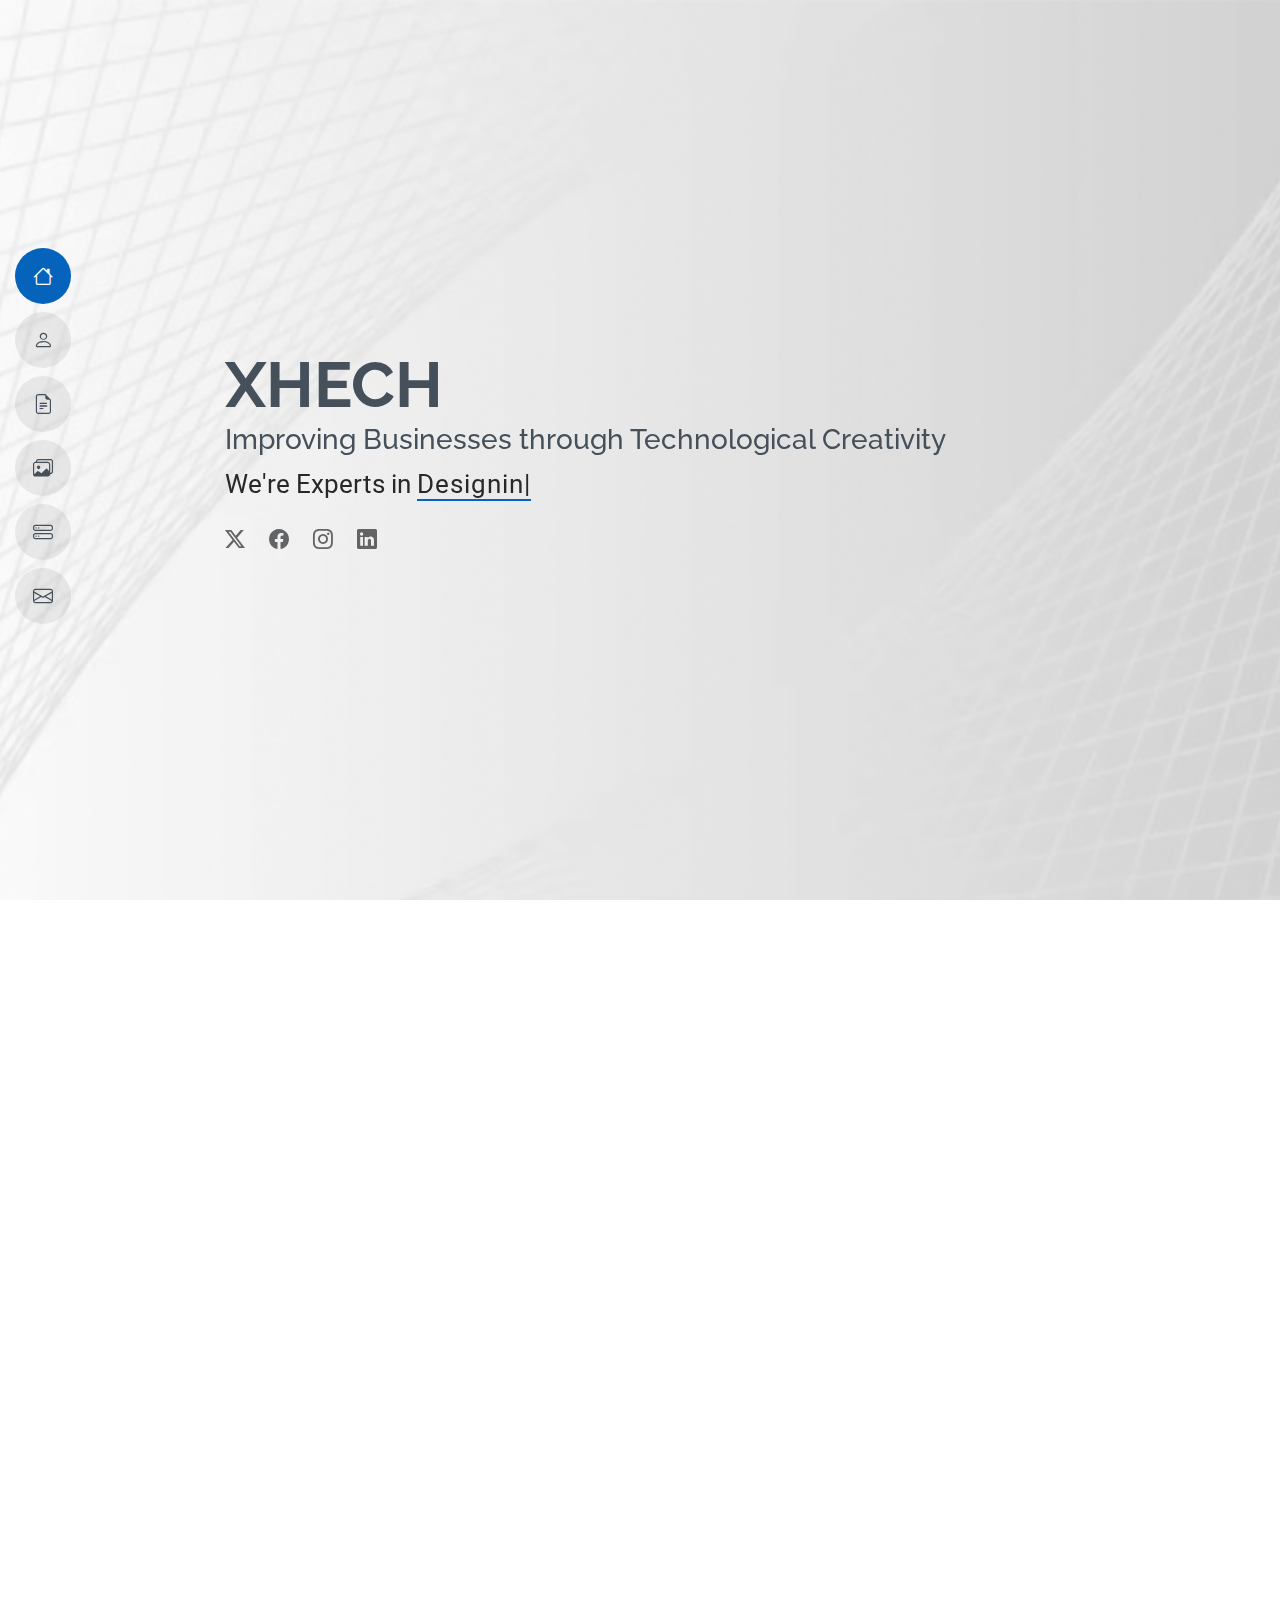
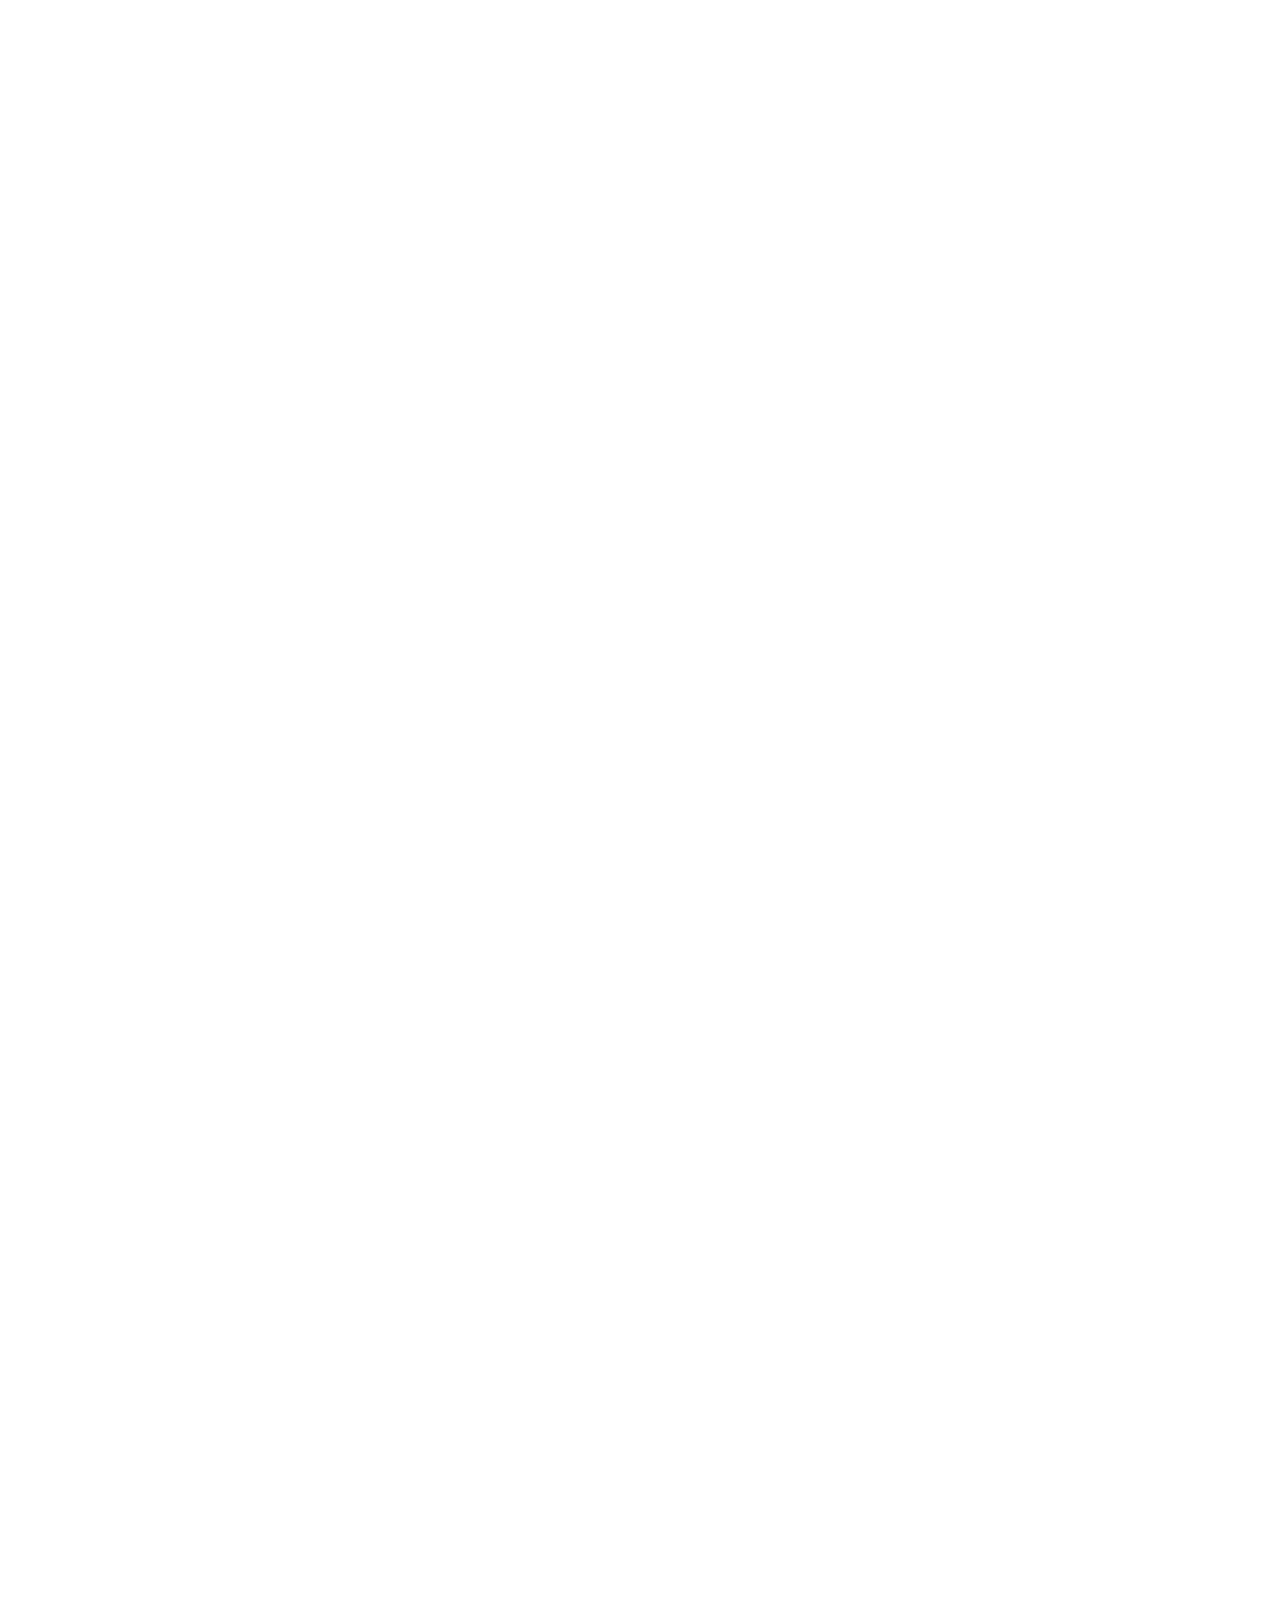
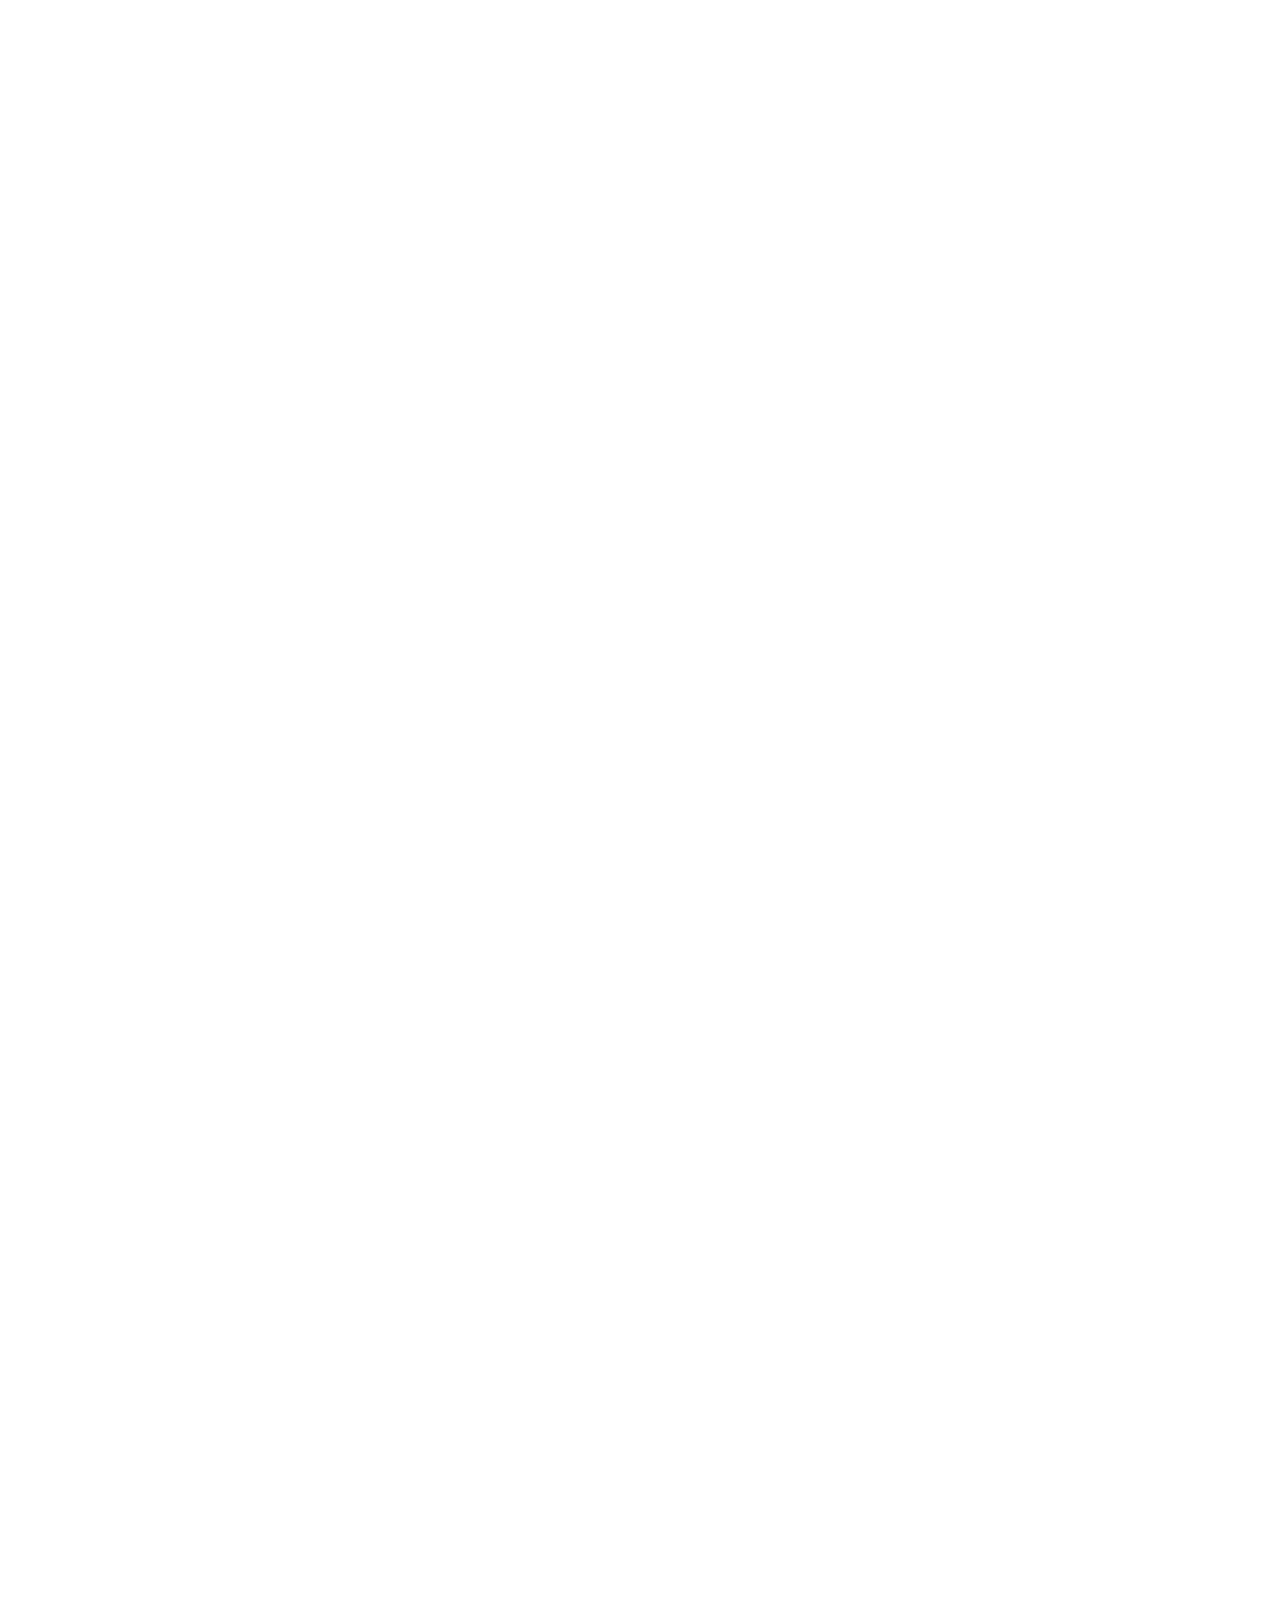
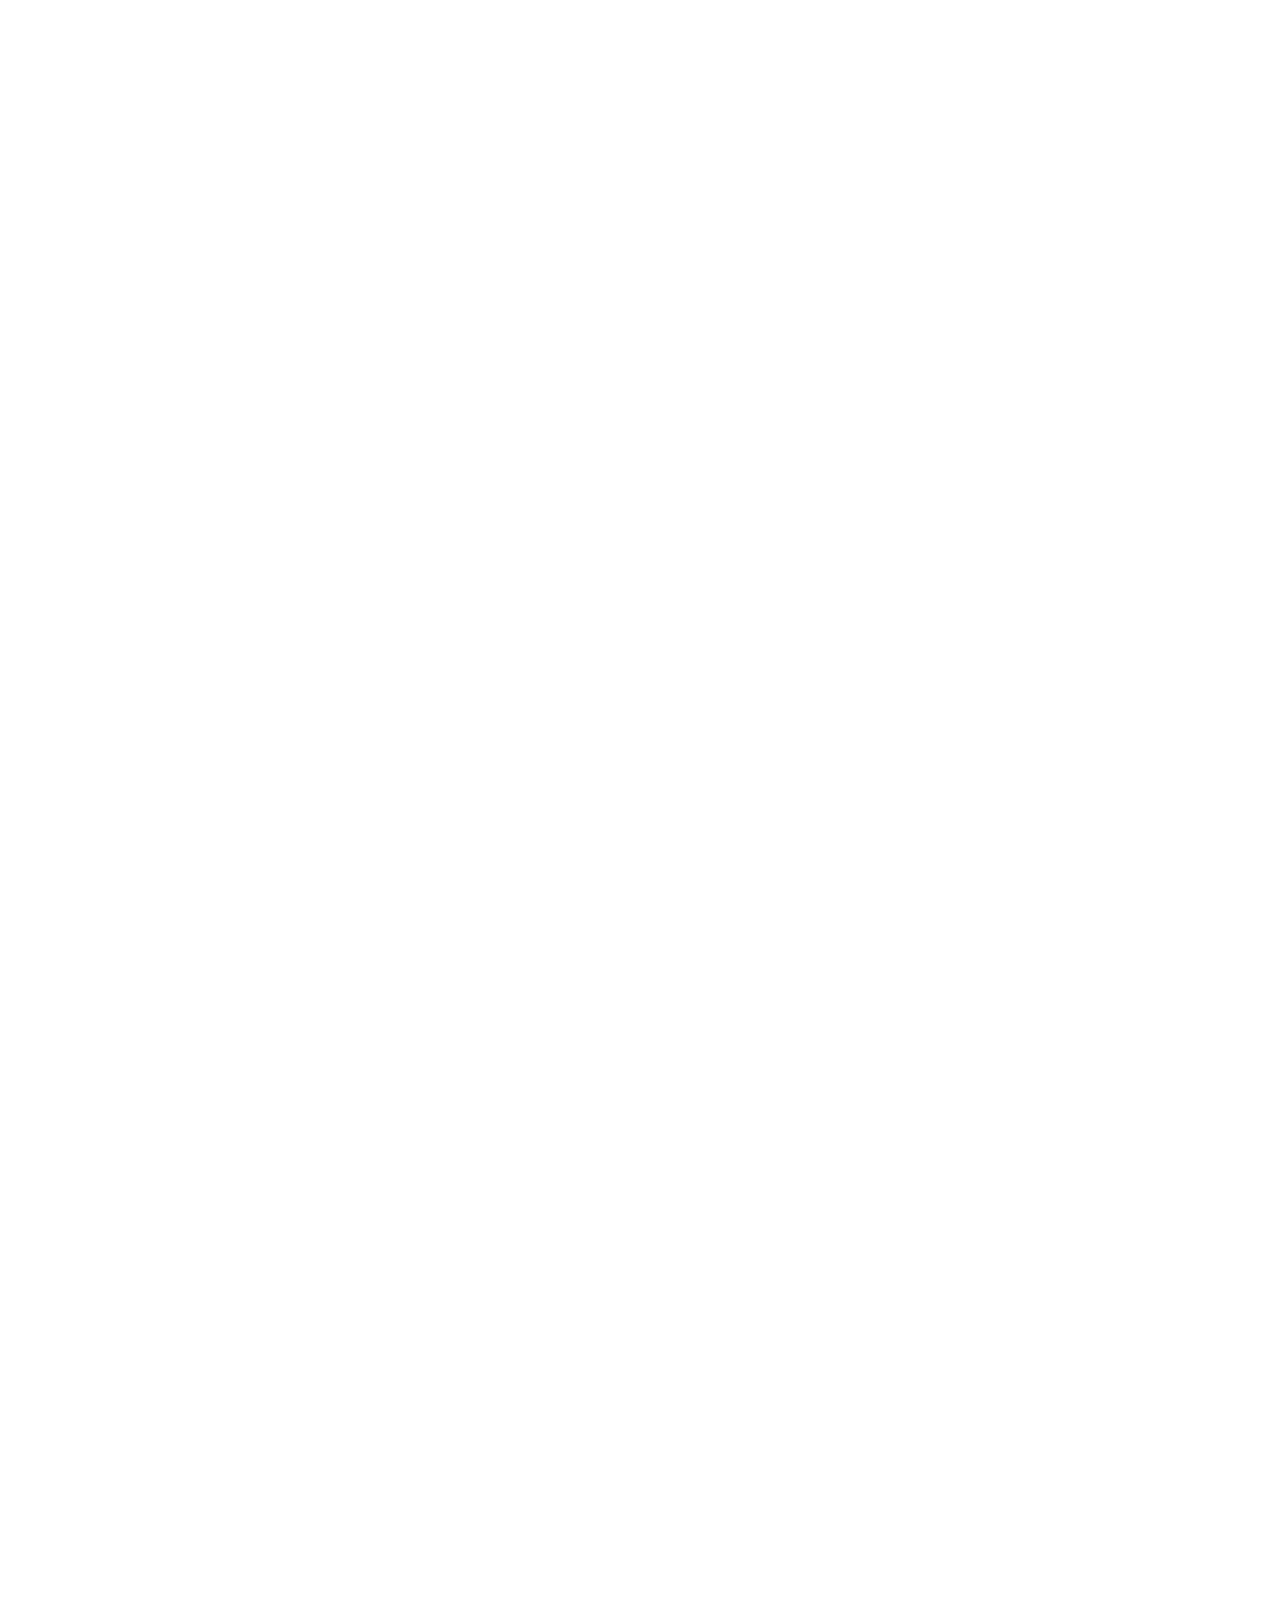
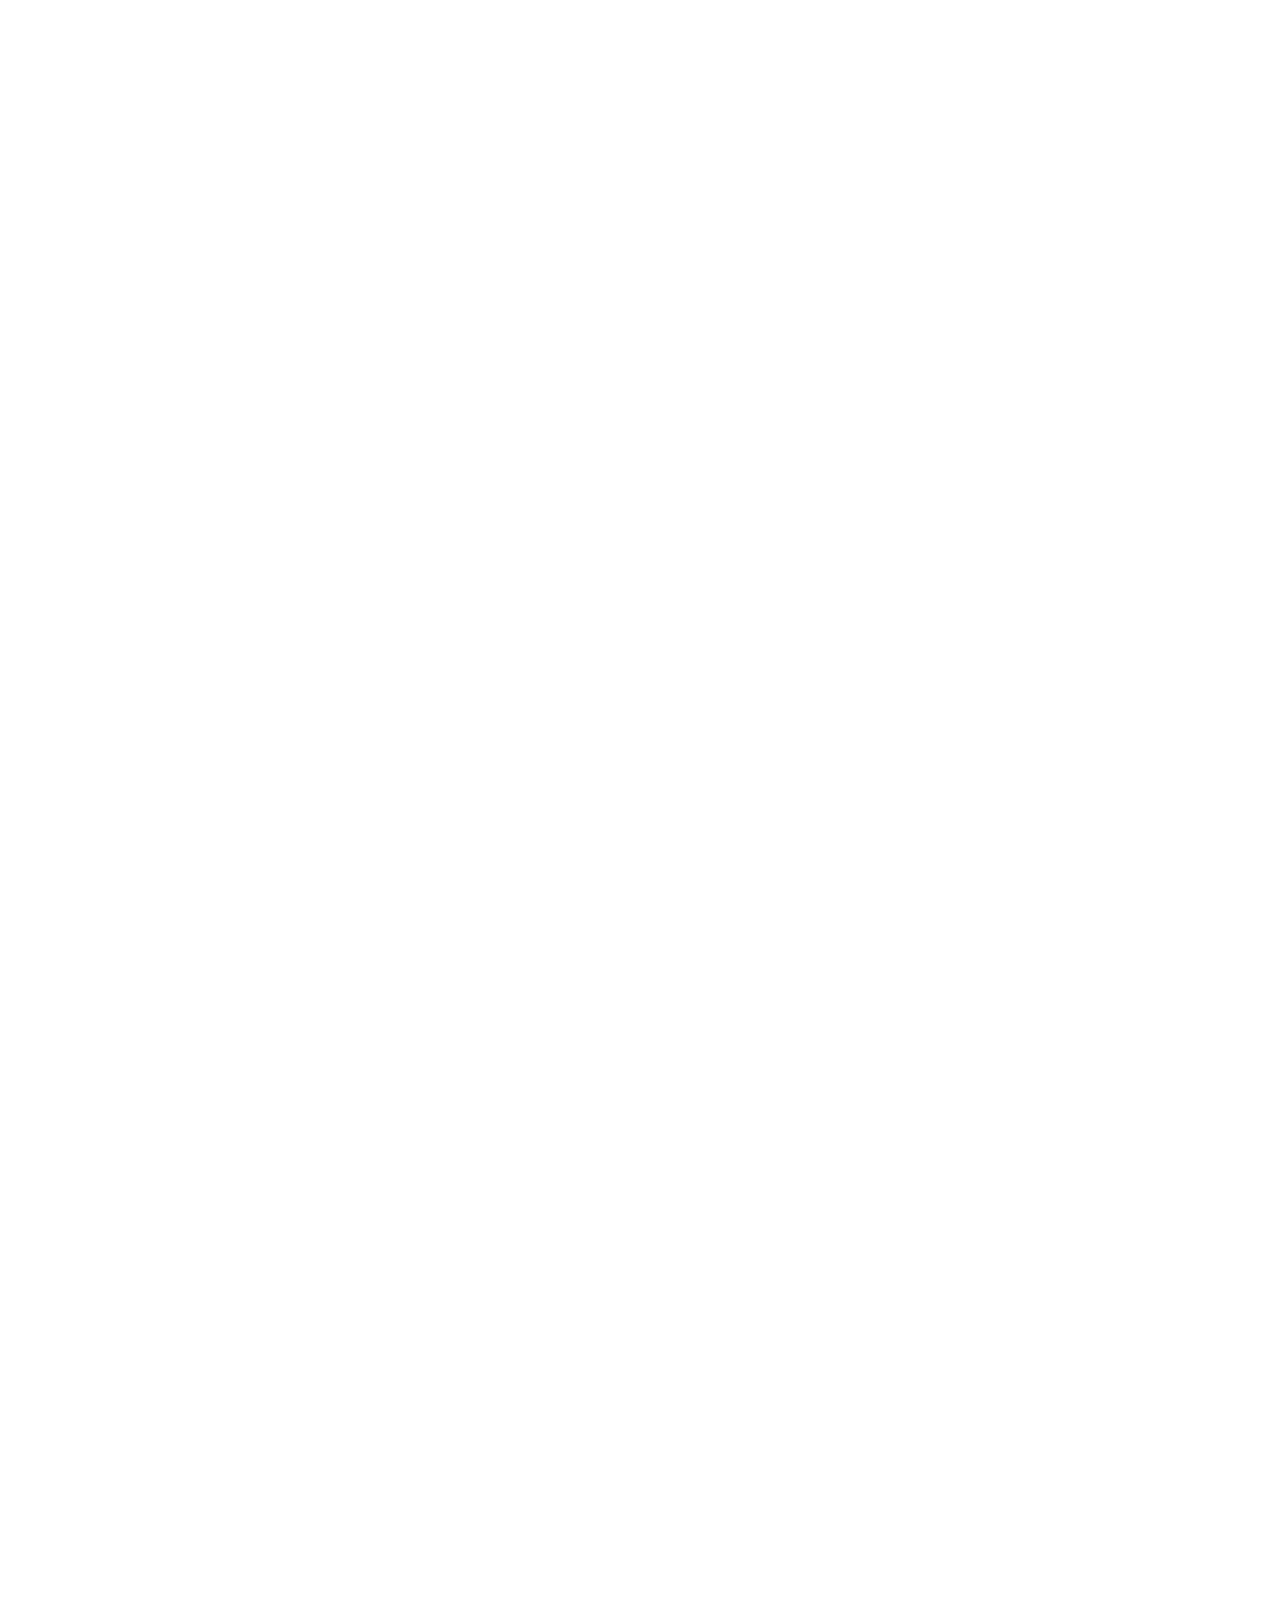
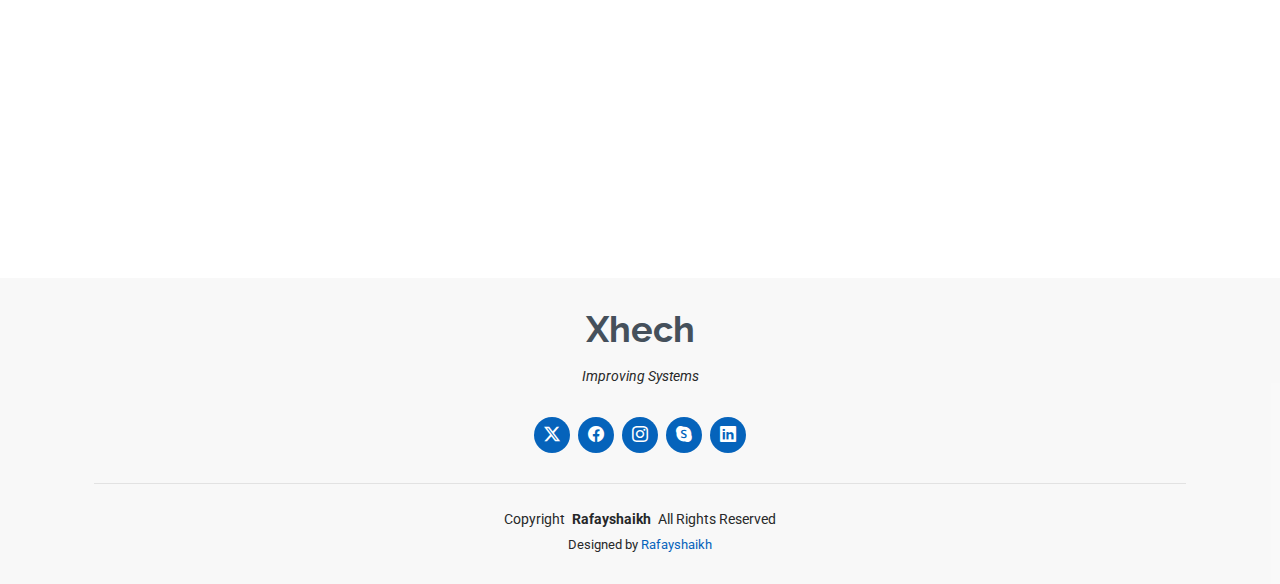
==== commit 1a332d85: "update" ====
--- a/index.html
+++ b/index.html
@@ -48,10 +48,17 @@
 
   </header>
 
+  
+
   <main class="main">
 
     <!-- Hero Section -->
+
+  
     <section id="hero" class="hero section">
+
+      
+
 
       <img src="assets/img/hero-bg.jpg" alt="">
 
@@ -71,6 +78,102 @@
           </div>
         </div>
       </div>
+
+
+      <!-- <div class="container">
+        <div class="logo-content">
+        </div>
+      
+        <div class="message-box">
+          <h3 class="animated-text">Stay Updated!</h3>
+          <p class="animated-text">Get the latest news and insights from XHECH.</p>
+          <button>Subscribe Now</button>
+        </div>
+      </div>
+      
+
+
+      <style>
+        /* Import Cocogoose Pro font (replace with your actual import method) */
+@import url('https://fonts.googleapis.com/css2?family=Cocogoose+Pro&display=swap'); 
+
+.container {
+  display: flex;
+  justify-content: space-between;
+  align-items: center;
+  padding: 90px;
+}
+
+.message-box {
+  background-color: white;
+  padding: 20px;
+  border-radius: 10px;
+  box-shadow: 0 4px 8px rgba(0, 0, 0, 0.1);
+  text-align: center;
+  font-family: 'Cocogoose Pro', sans-serif; /* Apply Cocogoose Pro font */
+  width: 250px; /* Make the box smaller */
+  aspect-ratio: 1 / 1; /* Maintain square aspect ratio */
+}
+
+.message-box h3, 
+.message-box p {
+  margin-bottom: 10px;
+}
+
+.message-box button {
+  background-color: #5f6061;
+  color: white;
+  padding: 10px 20px;
+  border: none;
+  border-radius: 5px;
+  cursor: pointer;
+  font-family: 'Cocogoose Pro', sans-serif; /* Apply Cocogoose Pro font */
+}
+
+/* Text Animation */
+.animated-text {
+  animation: fadeInUp 1s ease;
+}
+
+@keyframes fadeInUp {
+  0% {
+    opacity: 0;
+    transform: translateY(20px);
+  }
+  100% {
+    opacity: 1;
+    transform: translateY(0);
+  }
+}
+
+/* Responsive Design */
+@media (max-width: 768px) {
+  .container {
+    flex-direction: column; /* Stack elements vertically on smaller screens */
+    align-items: flex-start;
+  }
+
+  .message-box {
+    margin-top: 20px; /* Add space between elements on smaller screens */
+    width: 70%; /* Make the box take up more width on smaller screens */
+    max-width: 300px; /* Limit the maximum width on smaller screens */
+  }
+}
+      </style>
+
+
+      <script>
+        // (Optional) Add JavaScript for button functionality
+const subscribeButton = document.querySelector('.message-box button');
+
+subscribeButton.addEventListener('click', () => {
+  // Add your subscription logic here (e.g., open a popup, redirect to a form, etc.)
+  alert("Thanks for subscribing!"); 
+});
+
+
+      </script> -->
+
 
     </section><!-- /Hero Section -->
 
@@ -175,7 +278,7 @@
       <!-- Section Title -->
       <div class="container section-title" data-aos="fade-up">
         <h2>Team Skills</h2>
-        <p>Necessitatibus eius consequatur ex aliquid fuga eum quidem sint consectetur velit</p>
+        <p>By showcasing these skills and values on your website or in other company materials, you'll attract top talent and build a strong team that can deliver outstanding results for your clients.</p>
       </div><!-- End Section Title -->
 
       <div class="container" data-aos="fade-up" data-aos-delay="100">
@@ -192,41 +295,116 @@
             </div><!-- End Skills Item -->
 
             <div class="progress">
-              <span class="skill"><span>CSS</span> <i class="val">90%</i></span>
-              <div class="progress-bar-wrap">
-                <div class="progress-bar" role="progressbar" aria-valuenow="90" aria-valuemin="0" aria-valuemax="100"></div>
-              </div>
-            </div><!-- End Skills Item -->
-
-            <div class="progress">
-              <span class="skill"><span>JavaScript</span> <i class="val">75%</i></span>
-              <div class="progress-bar-wrap">
-                <div class="progress-bar" role="progressbar" aria-valuenow="75" aria-valuemin="0" aria-valuemax="100"></div>
+              <span class="skill"><span>CSS</span> <i class="val">100%</i></span>
+              <div class="progress-bar-wrap">
+                <div class="progress-bar" role="progressbar" aria-valuenow="100" aria-valuemin="0" aria-valuemax="100"></div>
+              </div>
+            </div><!-- End Skills Item -->
+
+            <div class="progress">
+              <span class="skill"><span>JavaScript</span> <i class="val">100%</i></span>
+              <div class="progress-bar-wrap">
+                <div class="progress-bar" role="progressbar" aria-valuenow="100" aria-valuemin="0" aria-valuemax="100"></div>
               </div>
             </div><!-- End Skills Item -->
 
           </div>
 
-          <div class="col-lg-6">
-
-            <div class="progress">
-              <span class="skill"><span>PHP</span> <i class="val">80%</i></span>
-              <div class="progress-bar-wrap">
-                <div class="progress-bar" role="progressbar" aria-valuenow="80" aria-valuemin="0" aria-valuemax="100"></div>
-              </div>
-            </div><!-- End Skills Item -->
-
-            <div class="progress">
-              <span class="skill"><span>WordPress/CMS</span> <i class="val">90%</i></span>
-              <div class="progress-bar-wrap">
-                <div class="progress-bar" role="progressbar" aria-valuenow="90" aria-valuemin="0" aria-valuemax="100"></div>
-              </div>
-            </div><!-- End Skills Item -->
-
-            <div class="progress">
-              <span class="skill"><span>Photoshop</span> <i class="val">55%</i></span>
-              <div class="progress-bar-wrap">
-                <div class="progress-bar" role="progressbar" aria-valuenow="55" aria-valuemin="0" aria-valuemax="100"></div>
+            <div class="progress">
+              <span class="skill"><span>PHP</span> <i class="val">100%</i></span>
+              <div class="progress-bar-wrap">
+                <div class="progress-bar" role="progressbar" aria-valuenow="100" aria-valuemin="0" aria-valuemax="100"></div>
+              </div>
+            </div><!-- End Skills Item -->
+
+            <div class="progress">
+              <span class="skill"><span>WordPress/CMS</span> <i class="val">100%</i></span>
+              <div class="progress-bar-wrap">
+                <div class="progress-bar" role="progressbar" aria-valuenow="100" aria-valuemin="0" aria-valuemax="100"></div>
+              </div>
+            </div><!-- End Skills Item -->
+
+            <div class="progress">
+              <span class="skill"><span>Photoshop</span> <i class="val">100%</i></span>
+              <div class="progress-bar-wrap">
+                <div class="progress-bar" role="progressbar" aria-valuenow="100" aria-valuemin="0" aria-valuemax="100"></div>
+              </div>
+            </div><!-- End Skills Item -->
+
+            <div class="progress">
+              <span class="skill"><span>Social Media Management</span> <i class="val">100%</i></span>
+              <div class="progress-bar-wrap">
+                <div class="progress-bar" role="progressbar" aria-valuenow="100" aria-valuemin="0" aria-valuemax="100"></div>
+              </div>
+            </div><!-- End Skills Item -->
+
+            <div class="progress">
+              <span class="skill"><span>PPT Slides Makers</span> <i class="val">100%</i></span>
+              <div class="progress-bar-wrap">
+                <div class="progress-bar" role="progressbar" aria-valuenow="100" aria-valuemin="0" aria-valuemax="100"></div>
+              </div>
+            </div><!-- End Skills Item -->
+
+            <div class="progress">
+              <span class="skill"><span>Prototypes APP & Web</span> <i class="val">100%</i></span>
+              <div class="progress-bar-wrap">
+                <div class="progress-bar" role="progressbar" aria-valuenow="100" aria-valuemin="0" aria-valuemax="100"></div>
+              </div>
+            </div><!-- End Skills Item -->
+
+            <div class="progress">
+              <span class="skill"><span>Content Writing</span> <i class="val">100%</i></span>
+              <div class="progress-bar-wrap">
+                <div class="progress-bar" role="progressbar" aria-valuenow="100" aria-valuemin="0" aria-valuemax="100"></div>
+              </div>
+            </div><!-- End Skills Item -->
+
+            <div class="progress">
+              <span class="skill"><span>NLP and CV (Computer Vision)</span> <i class="val">100%</i></span>
+              <div class="progress-bar-wrap">
+                <div class="progress-bar" role="progressbar" aria-valuenow="100" aria-valuemin="0" aria-valuemax="100"></div>
+              </div>
+            </div><!-- End Skills Item -->
+
+            <div class="progress">
+              <span class="skill"><span>Data Preprocessing Services</span> <i class="val">100%</i></span>
+              <div class="progress-bar-wrap">
+                <div class="progress-bar" role="progressbar" aria-valuenow="100" aria-valuemin="0" aria-valuemax="100"></div>
+              </div>
+            </div><!-- End Skills Item -->
+
+            <div class="progress">
+              <span class="skill"><span>Python Development</span> <i class="val">100%</i></span>
+              <div class="progress-bar-wrap">
+                <div class="progress-bar" role="progressbar" aria-valuenow="100" aria-valuemin="0" aria-valuemax="100"></div>
+              </div>
+            </div><!-- End Skills Item -->
+
+            <div class="progress">
+              <span class="skill"><span>Linkedin Profiling Services</span> <i class="val">100%</i></span>
+              <div class="progress-bar-wrap">
+                <div class="progress-bar" role="progressbar" aria-valuenow="100" aria-valuemin="0" aria-valuemax="100"></div>
+              </div>
+            </div><!-- End Skills Item -->
+
+            <div class="progress">
+              <span class="skill"><span>Digital Media Marketing</span> <i class="val">100%</i></span>
+              <div class="progress-bar-wrap">
+                <div class="progress-bar" role="progressbar" aria-valuenow="100" aria-valuemin="0" aria-valuemax="100"></div>
+              </div>
+            </div><!-- End Skills Item -->
+
+            <div class="progress">
+              <span class="skill"><span>Mobile App Designs and Development</span> <i class="val">100%</i></span>
+              <div class="progress-bar-wrap">
+                <div class="progress-bar" role="progressbar" aria-valuenow="100" aria-valuemin="0" aria-valuemax="100"></div>
+              </div>
+            </div><!-- End Skills Item -->
+
+            <div class="progress">
+              <span class="skill"><span>Website Designs and Development</span> <i class="val">100%</i></span>
+              <div class="progress-bar-wrap">
+                <div class="progress-bar" role="progressbar" aria-valuenow="100" aria-valuemin="0" aria-valuemax="100"></div>
               </div>
             </div><!-- End Skills Item -->
 
--- a/assets/css/main.css
+++ b/assets/css/main.css
@@ -1,16 +1,4 @@
-/**
-* Template Name: MyResume
-* Template URL: https://bootstrapmade.com/free-html-bootstrap-template-my-resume/
-* Updated: Jun 14 2024 with Bootstrap v5.3.3
-* Author: BootstrapMade.com
-* License: https://bootstrapmade.com/license/
-*/
-
-/*--------------------------------------------------------------
-# Font & Color Variables
-# Help: https://bootstrapmade.com/color-system/
---------------------------------------------------------------*/
-/* Fonts */
+
 :root {
   --default-font: "Roboto",  system-ui, -apple-system, "Segoe UI", Roboto, "Helvetica Neue", Arial, "Noto Sans", "Liberation Sans", sans-serif, "Apple Color Emoji", "Segoe UI Emoji", "Segoe UI Symbol", "Noto Color Emoji";
   --heading-font: "Raleway",  sans-serif;
@@ -474,13 +462,28 @@
   z-index: 1;
 }
 
+
 .hero:before {
   content: "";
-  background: color-mix(in srgb, var(--background-color), transparent 30%);
+  background: color-mix(in srgb, var(--background-color), transparent 50%);
   position: absolute;
   inset: 0;
   z-index: 2;
 }
+
+/* body::before {
+  content: "";
+  position: fixed;
+  background: #ffffff url("../img/back.gif") top right no-repeat;
+  background-size: cover;
+  left: 0;
+  right: 0;
+  top: 0;
+  height: 100vh;
+  z-index: -1;
+  filter: blur(01px);
+} */
+
 
 .hero .container {
   position: relative;
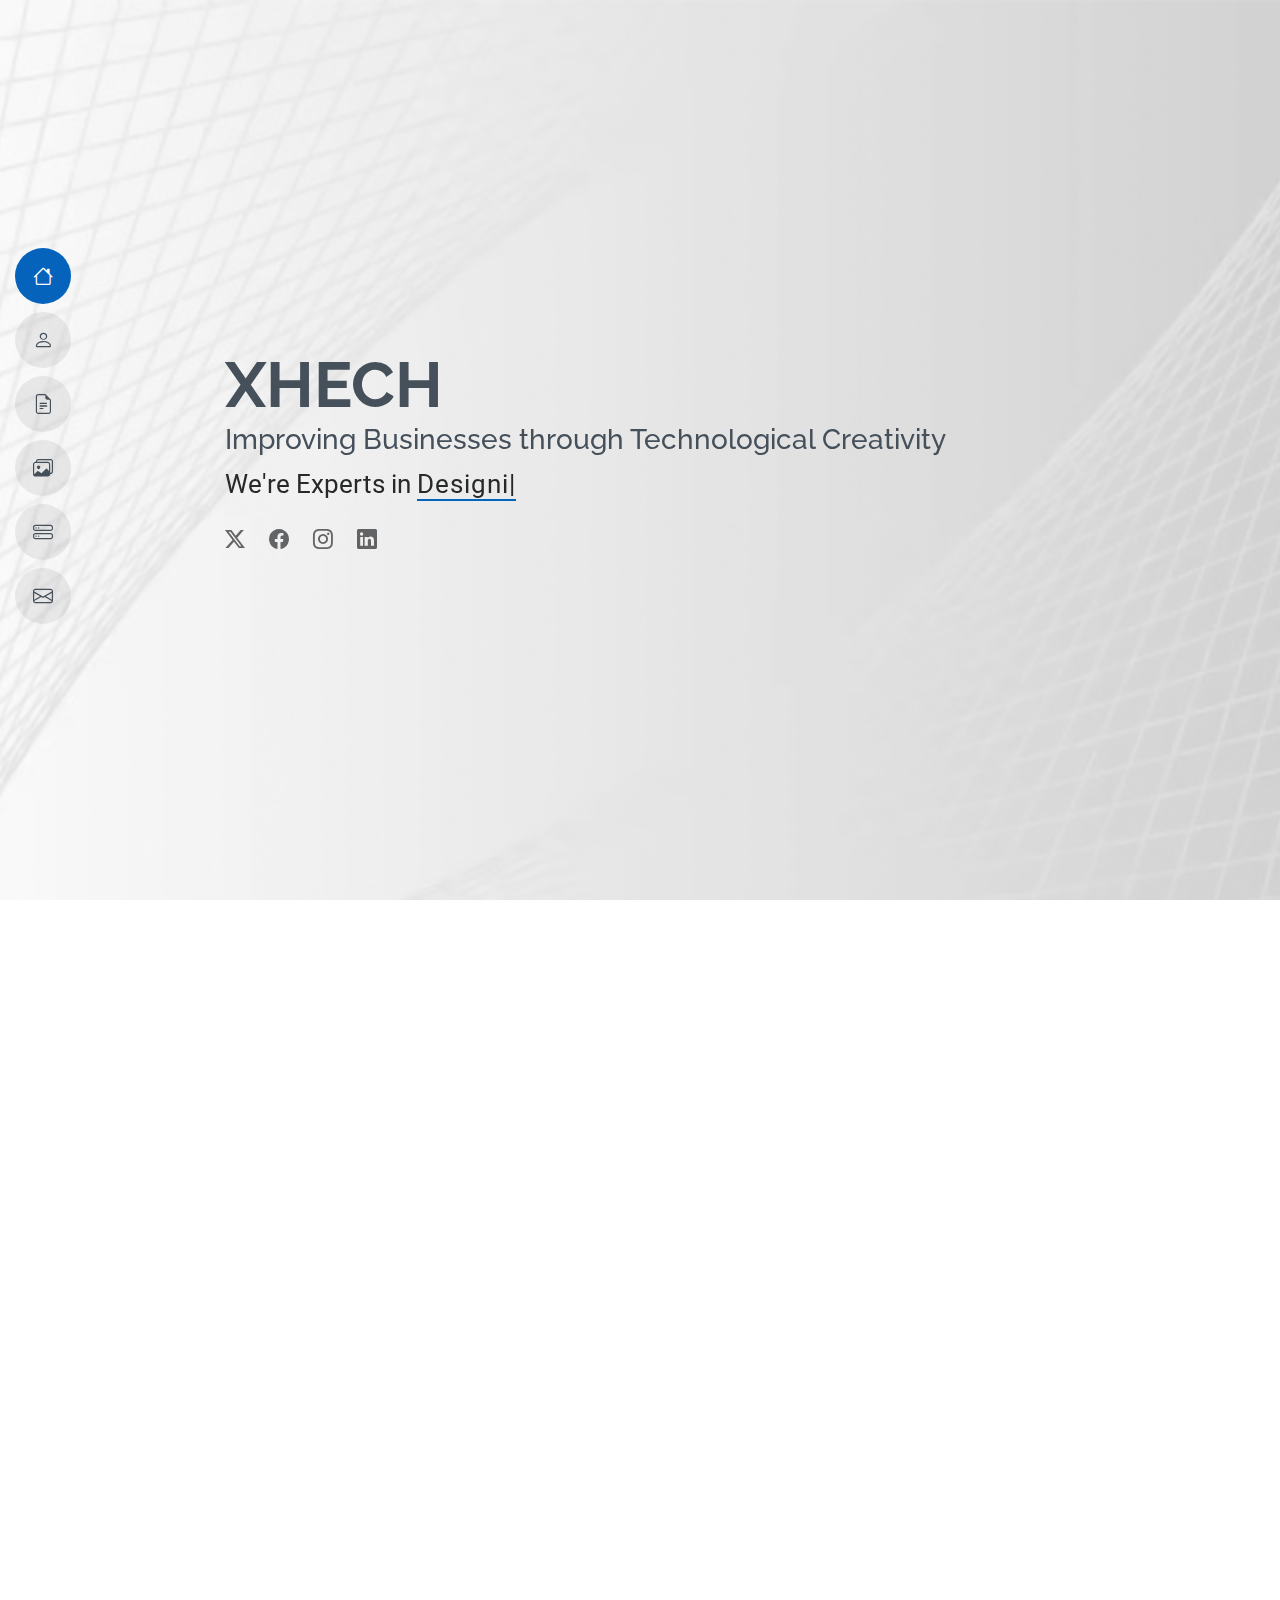
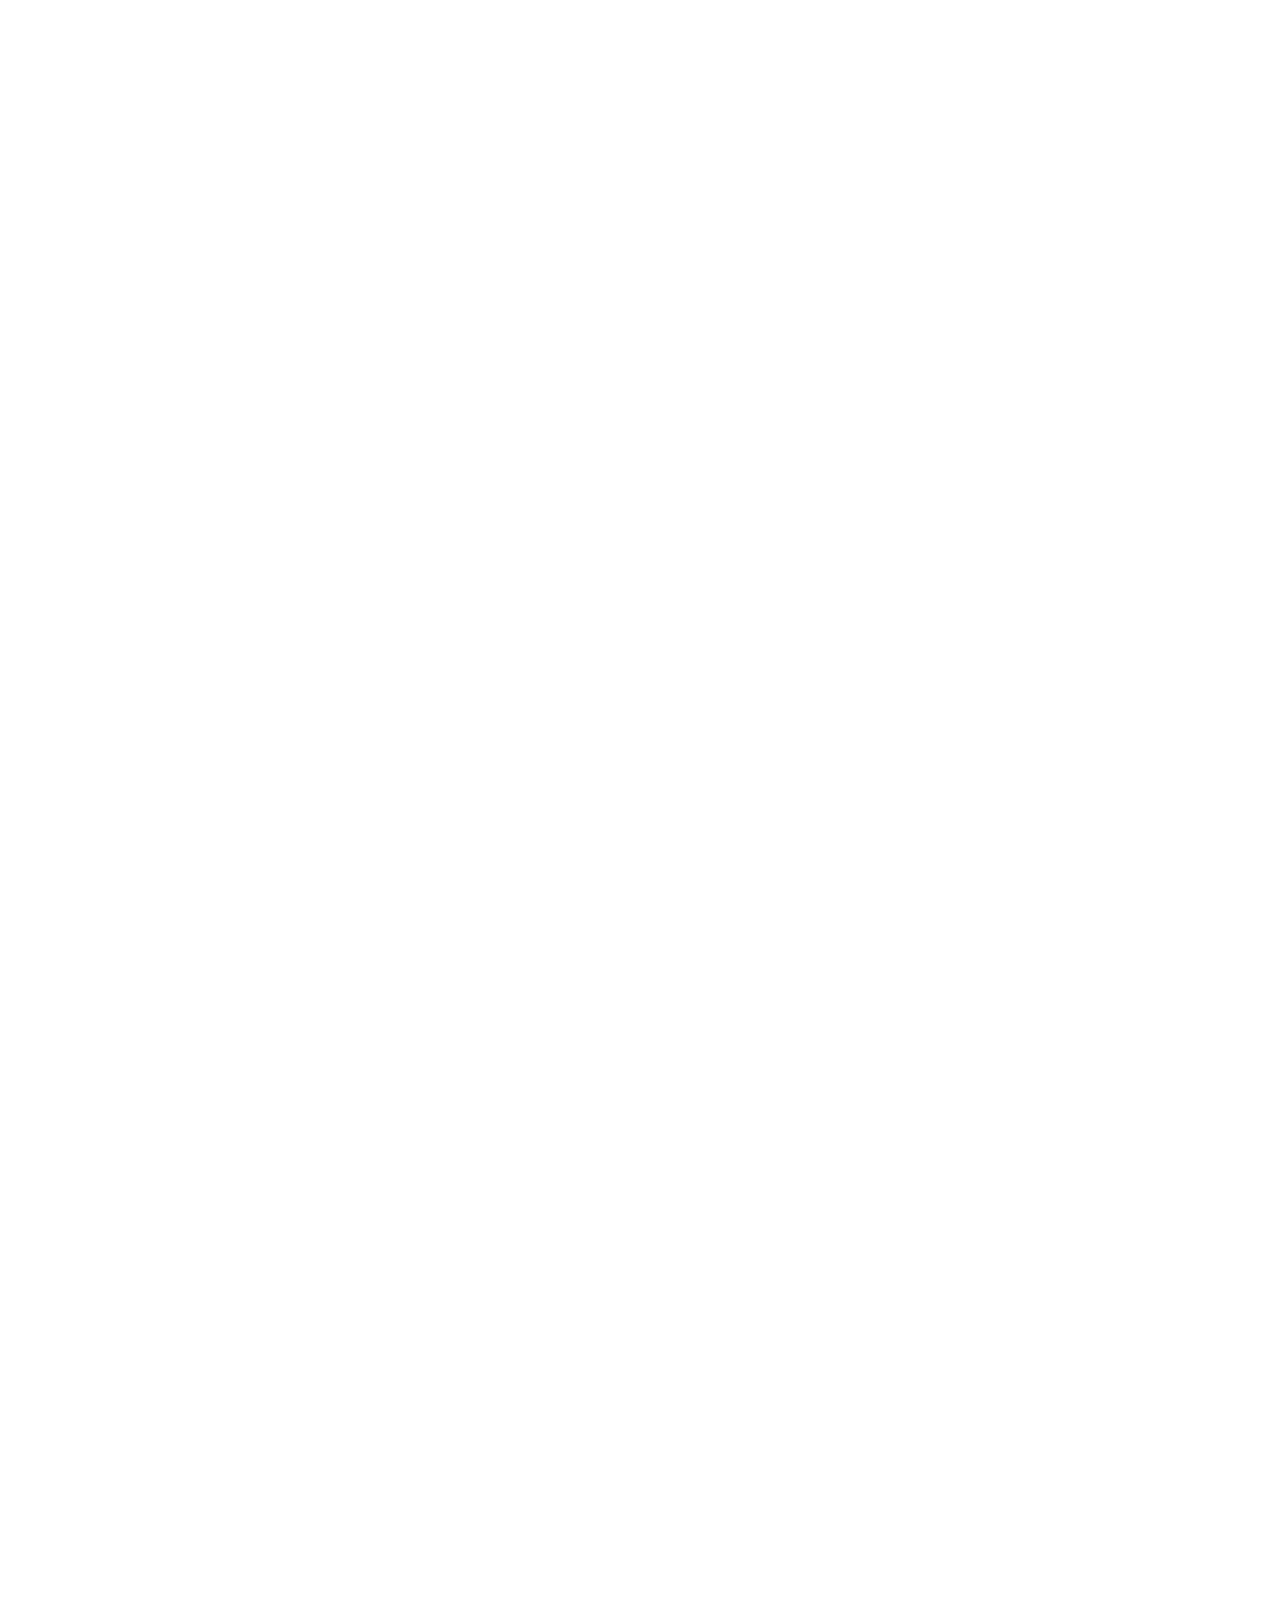
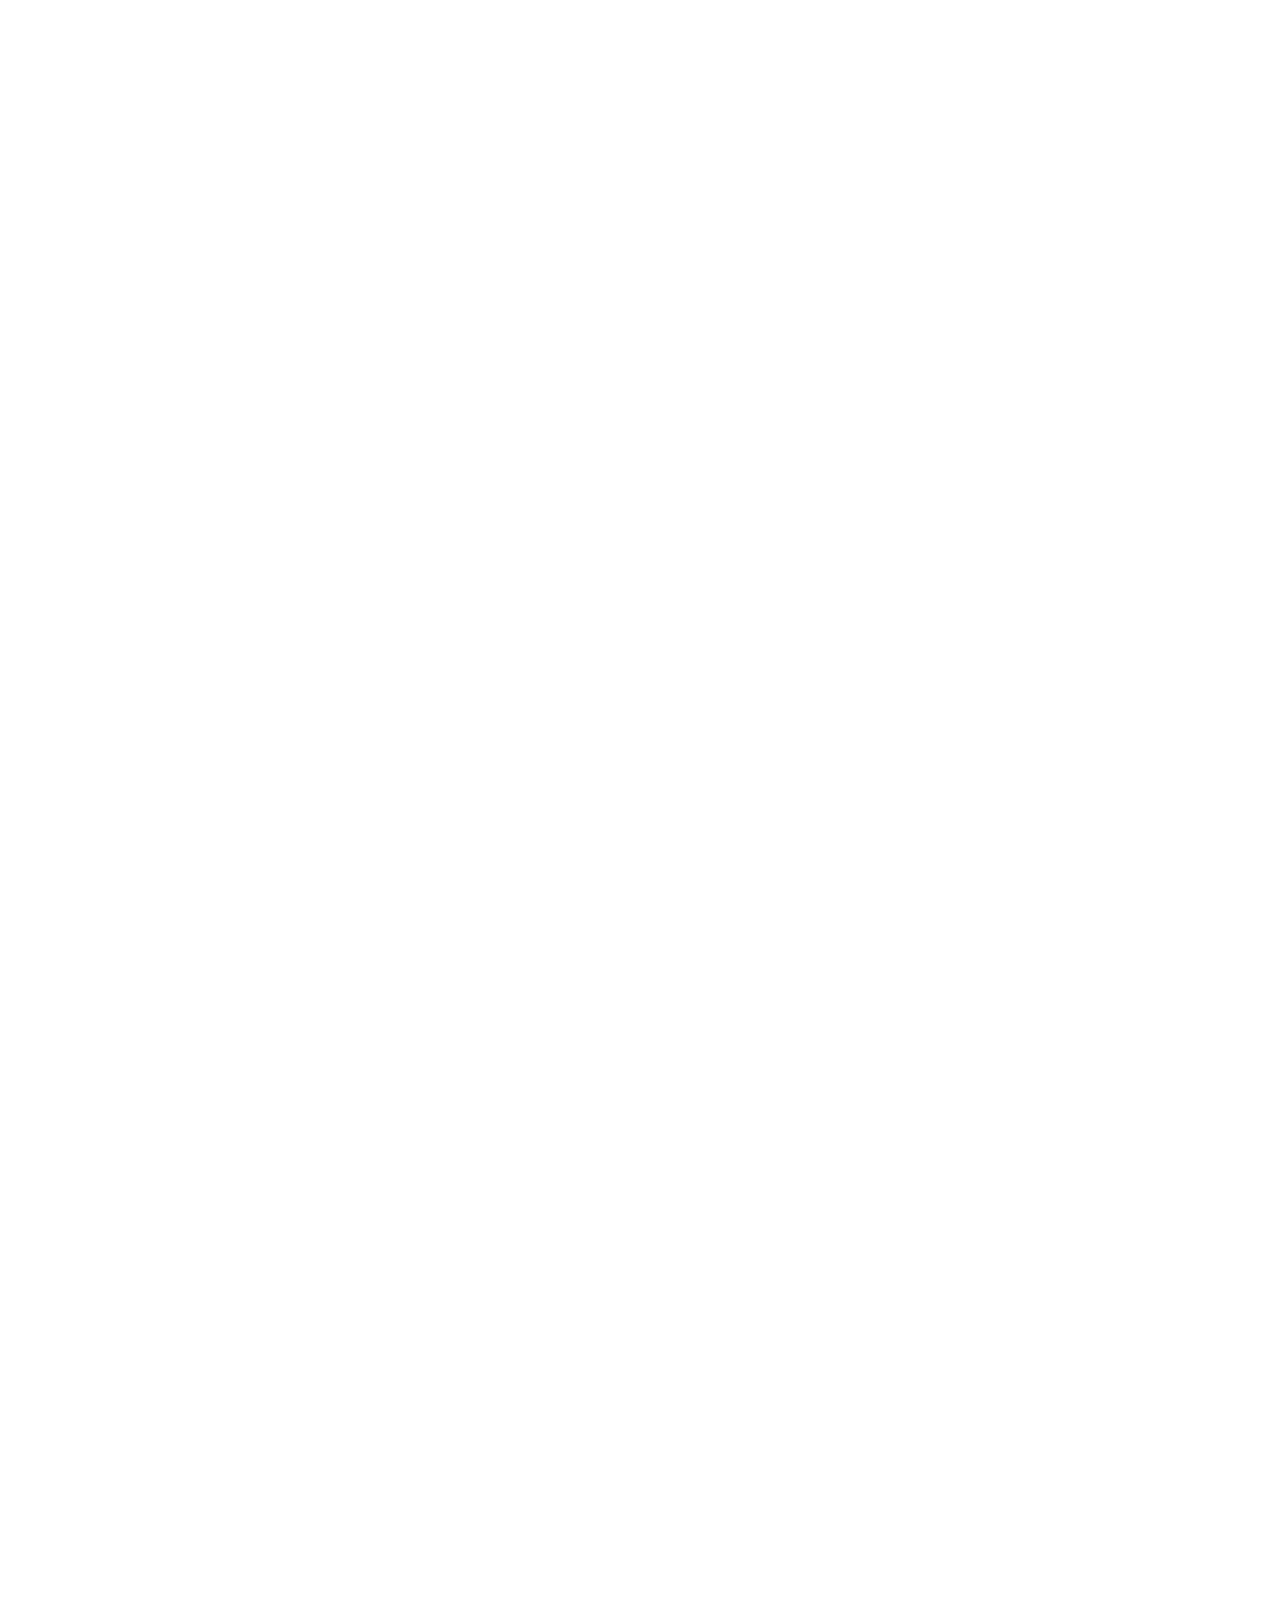
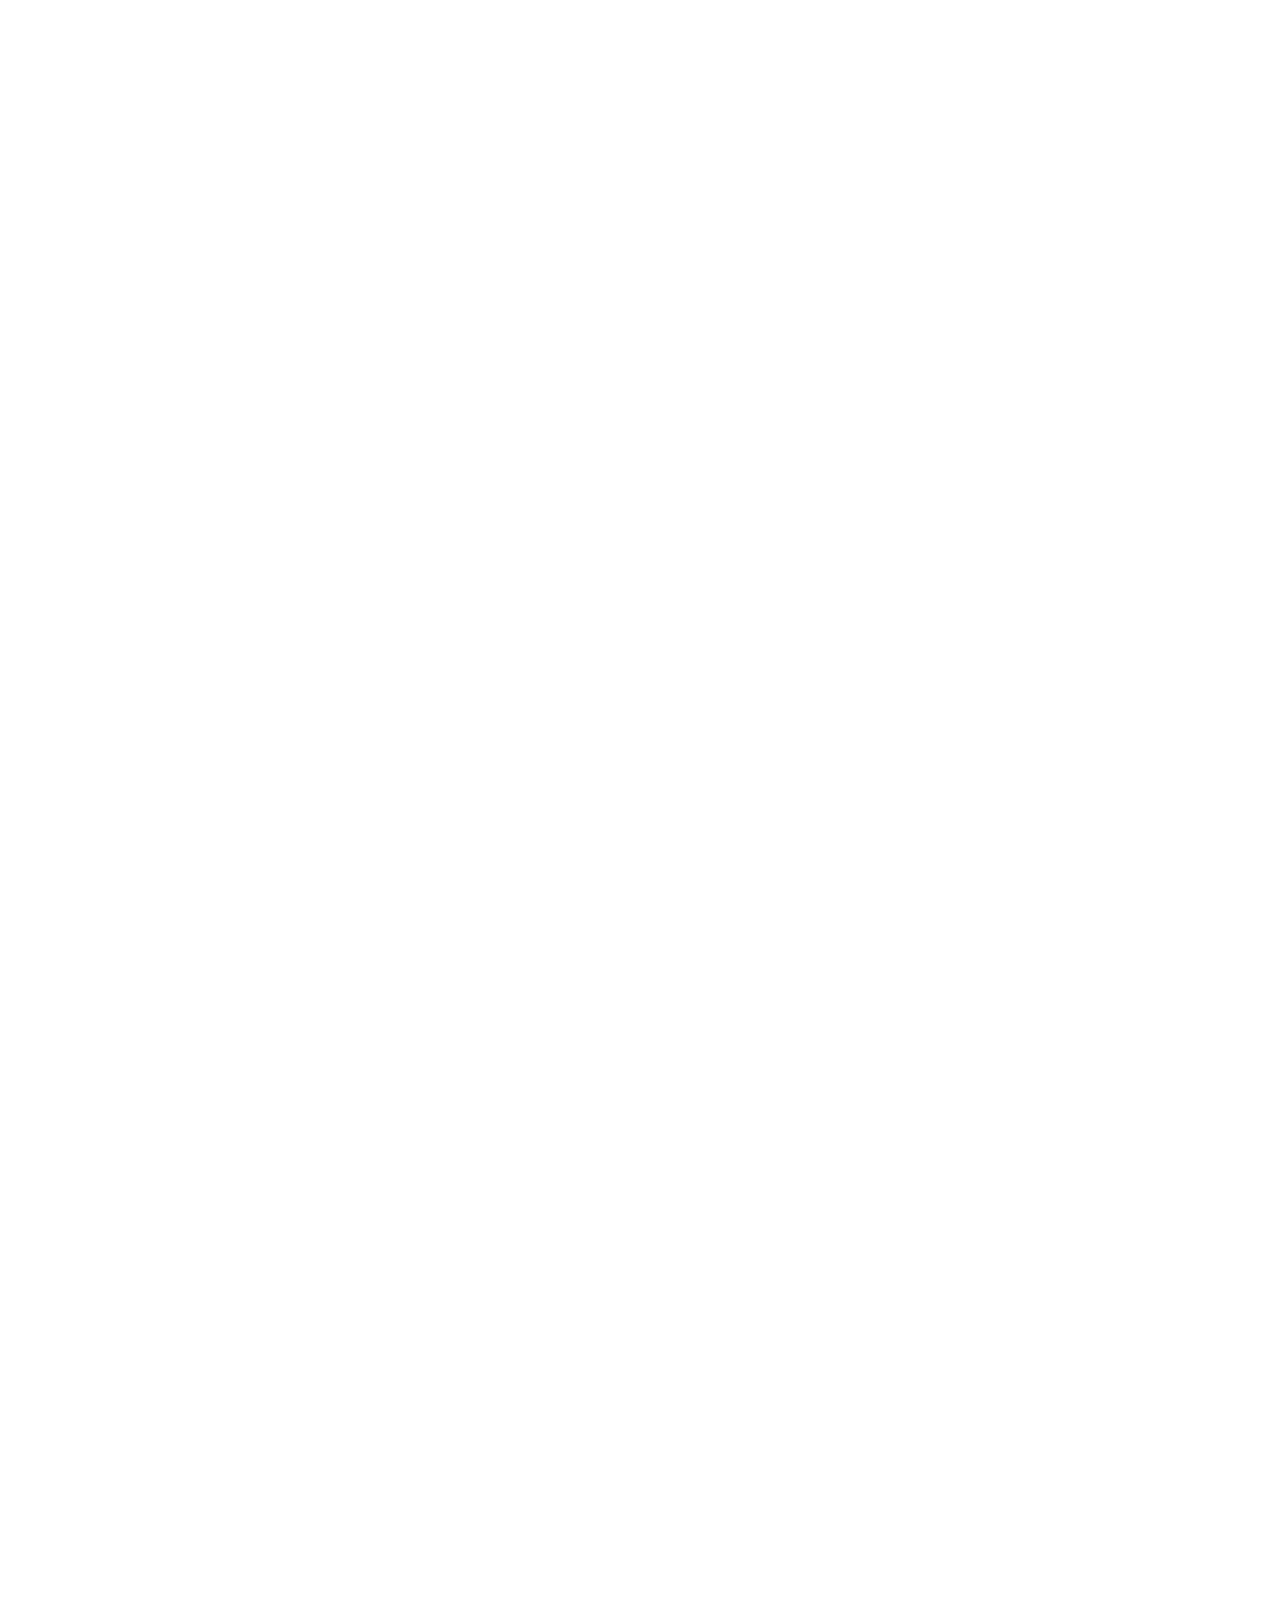
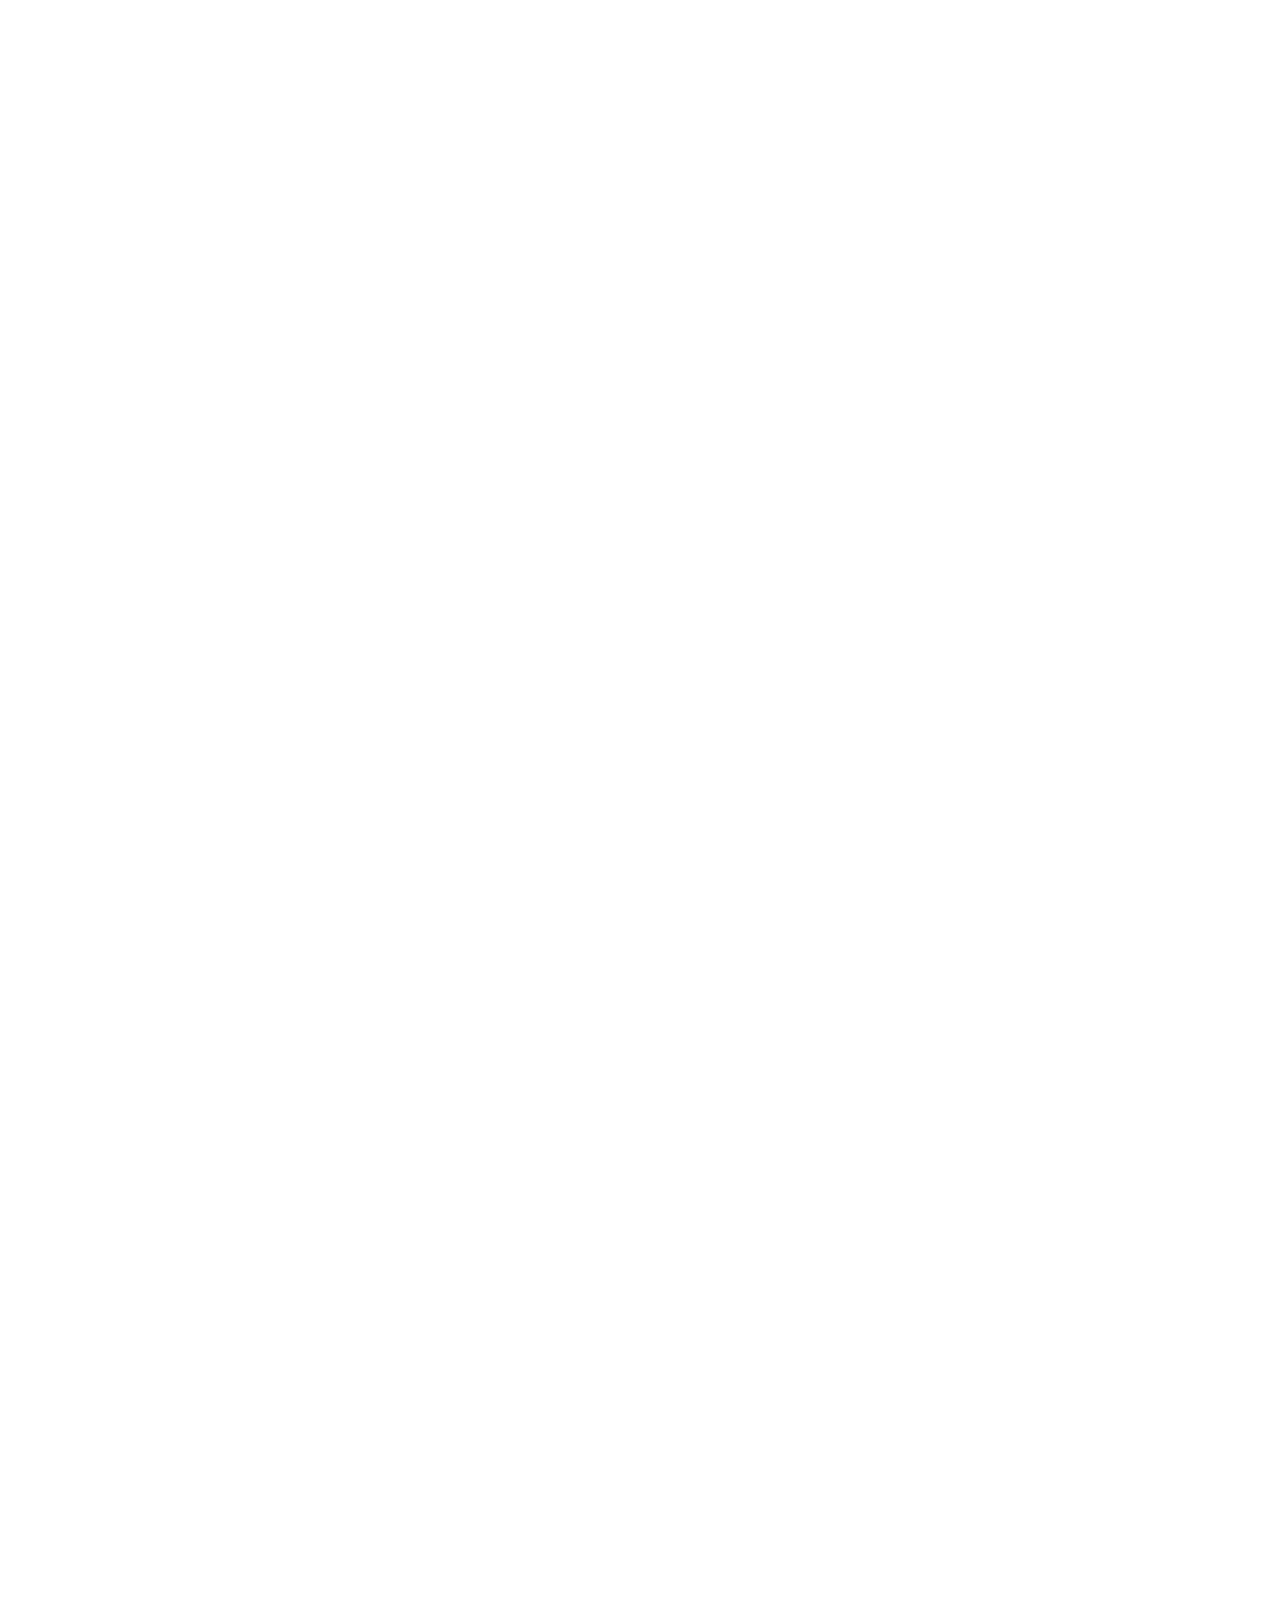
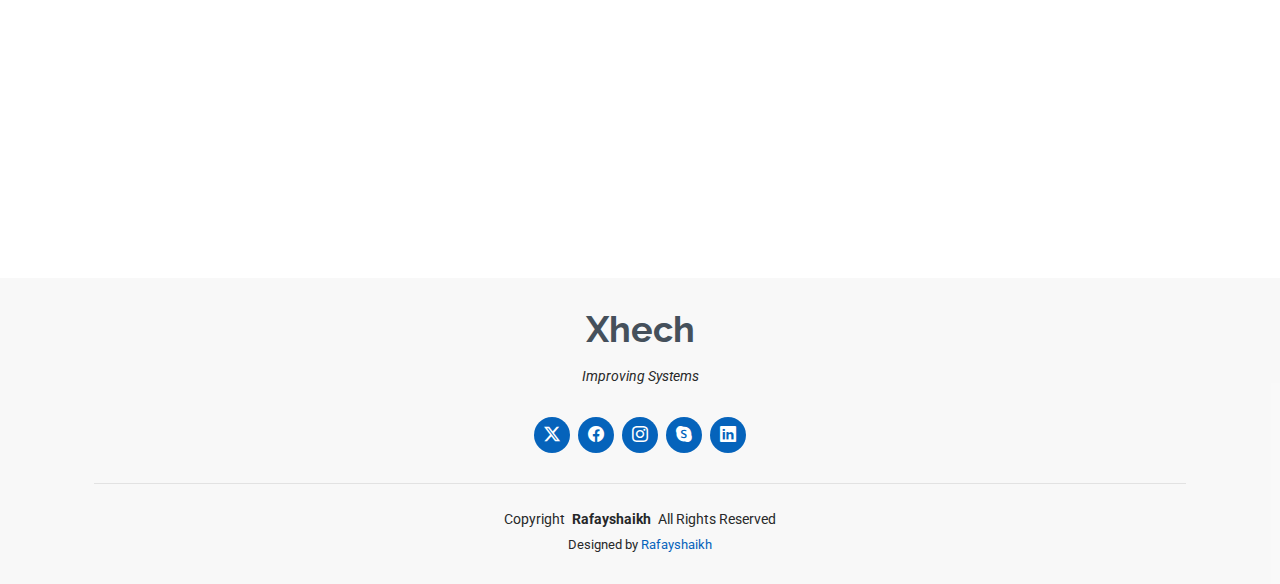
==== commit 90206ce3: "form update" ====
--- a/index.html
+++ b/index.html
@@ -78,103 +78,6 @@
           </div>
         </div>
       </div>
-
-
-      <!-- <div class="container">
-        <div class="logo-content">
-        </div>
-      
-        <div class="message-box">
-          <h3 class="animated-text">Stay Updated!</h3>
-          <p class="animated-text">Get the latest news and insights from XHECH.</p>
-          <button>Subscribe Now</button>
-        </div>
-      </div>
-      
-
-
-      <style>
-        /* Import Cocogoose Pro font (replace with your actual import method) */
-@import url('https://fonts.googleapis.com/css2?family=Cocogoose+Pro&display=swap'); 
-
-.container {
-  display: flex;
-  justify-content: space-between;
-  align-items: center;
-  padding: 90px;
-}
-
-.message-box {
-  background-color: white;
-  padding: 20px;
-  border-radius: 10px;
-  box-shadow: 0 4px 8px rgba(0, 0, 0, 0.1);
-  text-align: center;
-  font-family: 'Cocogoose Pro', sans-serif; /* Apply Cocogoose Pro font */
-  width: 250px; /* Make the box smaller */
-  aspect-ratio: 1 / 1; /* Maintain square aspect ratio */
-}
-
-.message-box h3, 
-.message-box p {
-  margin-bottom: 10px;
-}
-
-.message-box button {
-  background-color: #5f6061;
-  color: white;
-  padding: 10px 20px;
-  border: none;
-  border-radius: 5px;
-  cursor: pointer;
-  font-family: 'Cocogoose Pro', sans-serif; /* Apply Cocogoose Pro font */
-}
-
-/* Text Animation */
-.animated-text {
-  animation: fadeInUp 1s ease;
-}
-
-@keyframes fadeInUp {
-  0% {
-    opacity: 0;
-    transform: translateY(20px);
-  }
-  100% {
-    opacity: 1;
-    transform: translateY(0);
-  }
-}
-
-/* Responsive Design */
-@media (max-width: 768px) {
-  .container {
-    flex-direction: column; /* Stack elements vertically on smaller screens */
-    align-items: flex-start;
-  }
-
-  .message-box {
-    margin-top: 20px; /* Add space between elements on smaller screens */
-    width: 70%; /* Make the box take up more width on smaller screens */
-    max-width: 300px; /* Limit the maximum width on smaller screens */
-  }
-}
-      </style>
-
-
-      <script>
-        // (Optional) Add JavaScript for button functionality
-const subscribeButton = document.querySelector('.message-box button');
-
-subscribeButton.addEventListener('click', () => {
-  // Add your subscription logic here (e.g., open a popup, redirect to a form, etc.)
-  alert("Thanks for subscribing!"); 
-});
-
-
-      </script> -->
-
-
     </section><!-- /Hero Section -->
 
     <!-- About Section -->
@@ -899,7 +802,7 @@
           </div>
 
           <div class="col-lg-8">
-            <form action="forms/contact.php" method="post" class="php-email-form" data-aos="fade-up" data-aos-delay="200">
+            <form action="https://formspree.io/f/mvgppanz" method="post" class="php-email-form" data-aos="fade-up" data-aos-delay="200">
               <div class="row gy-4">
 
                 <div class="col-md-6">
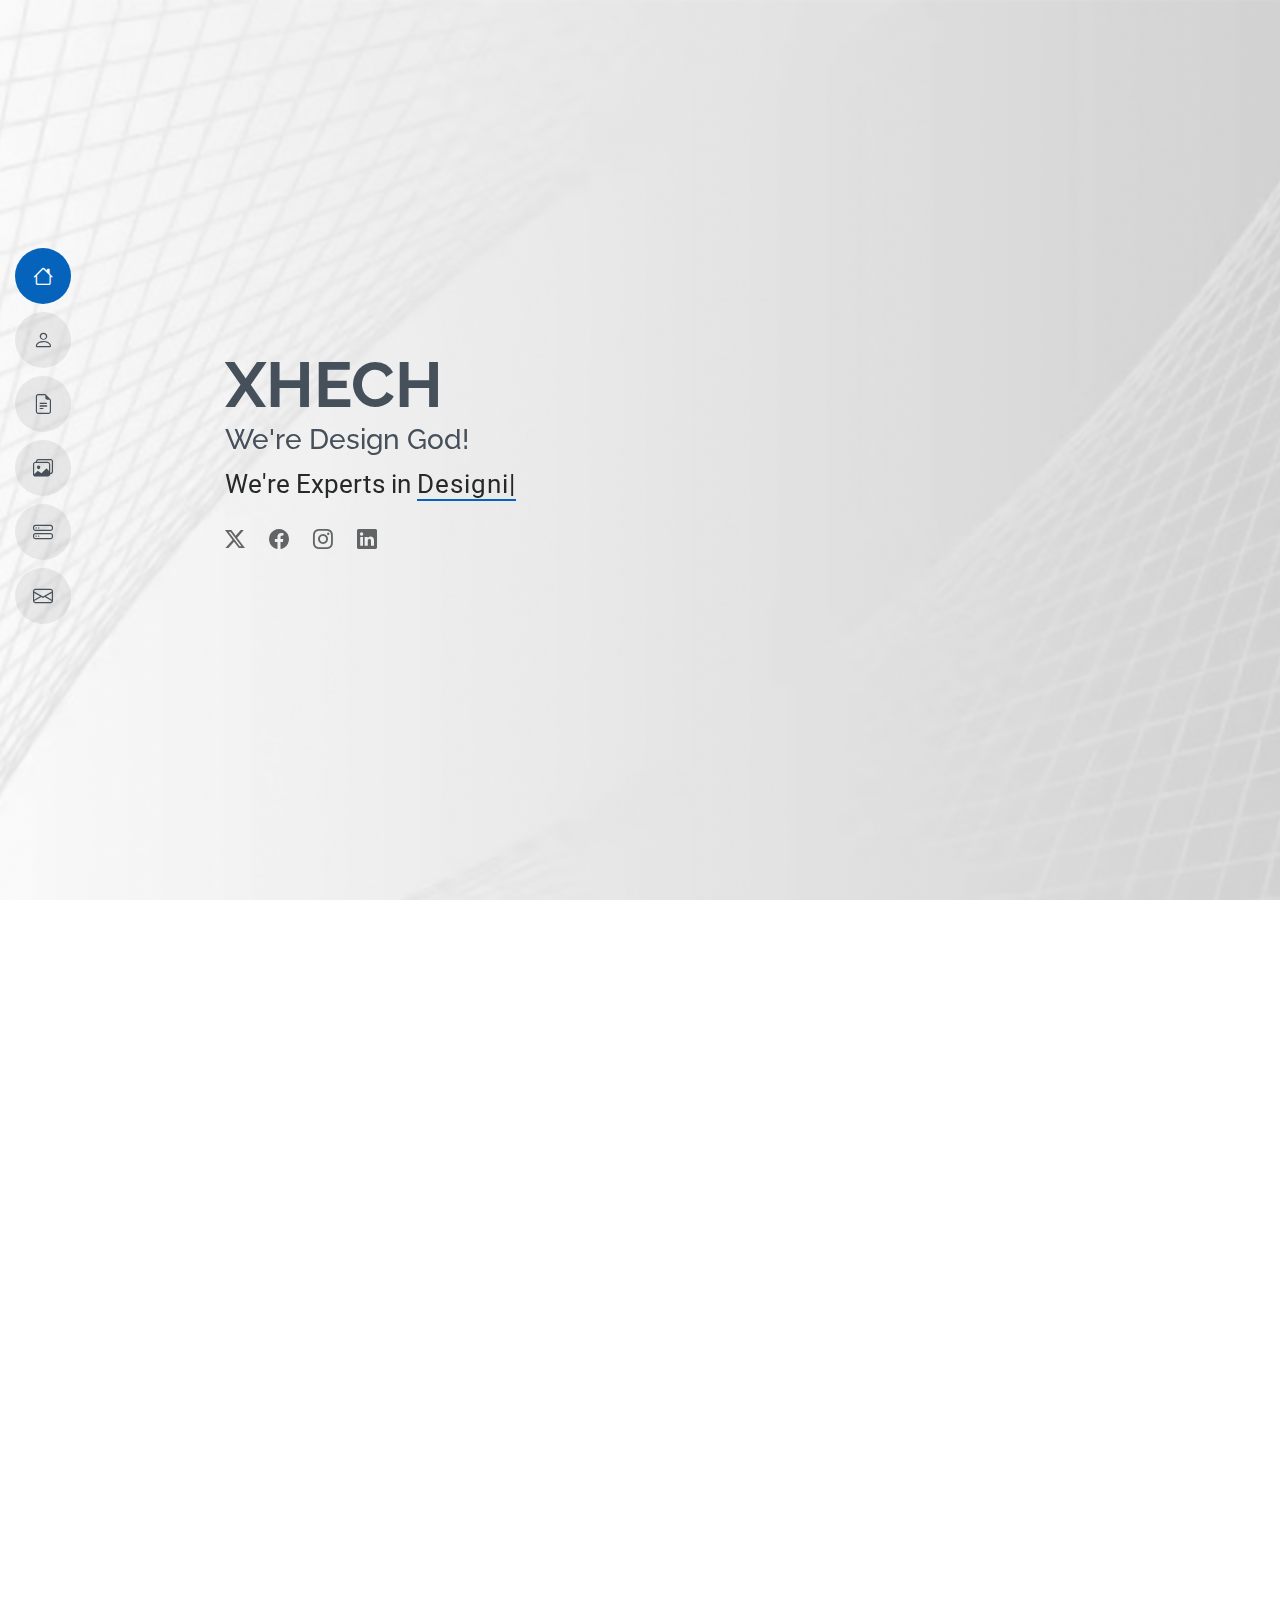
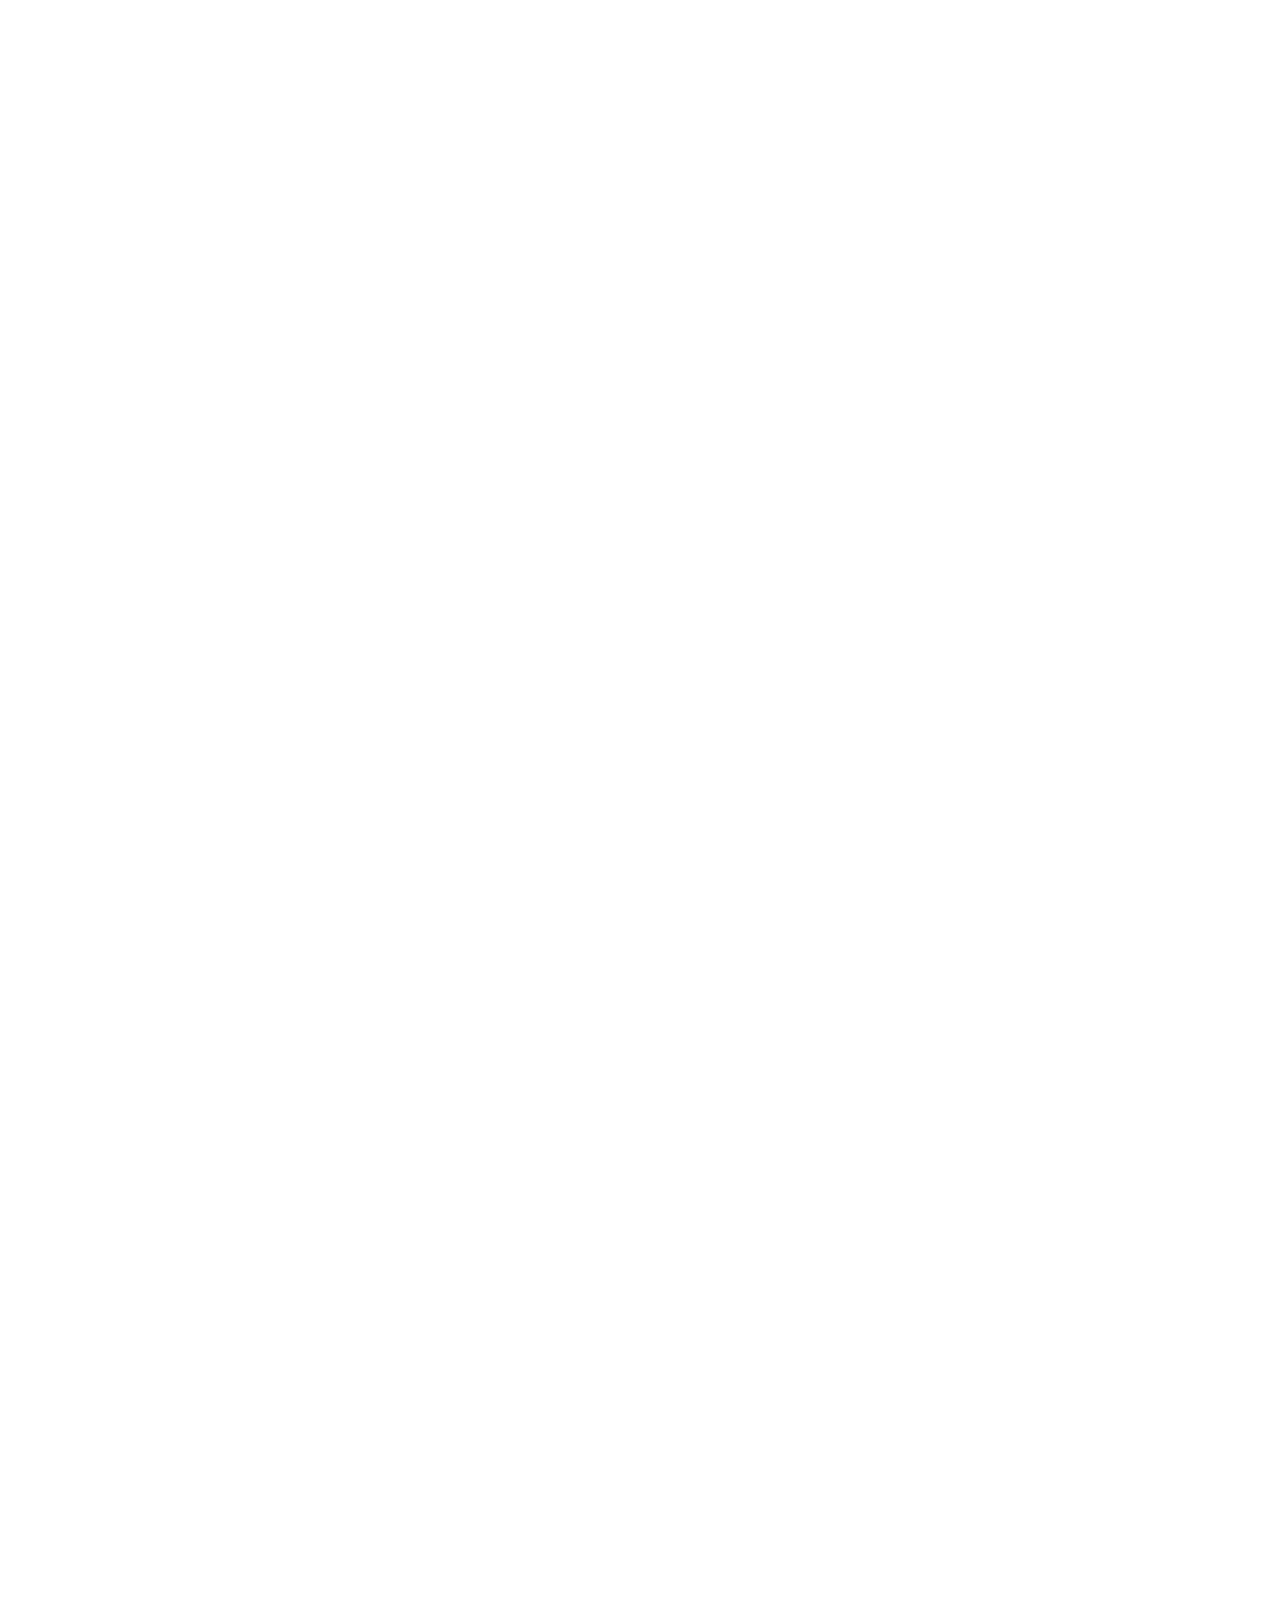
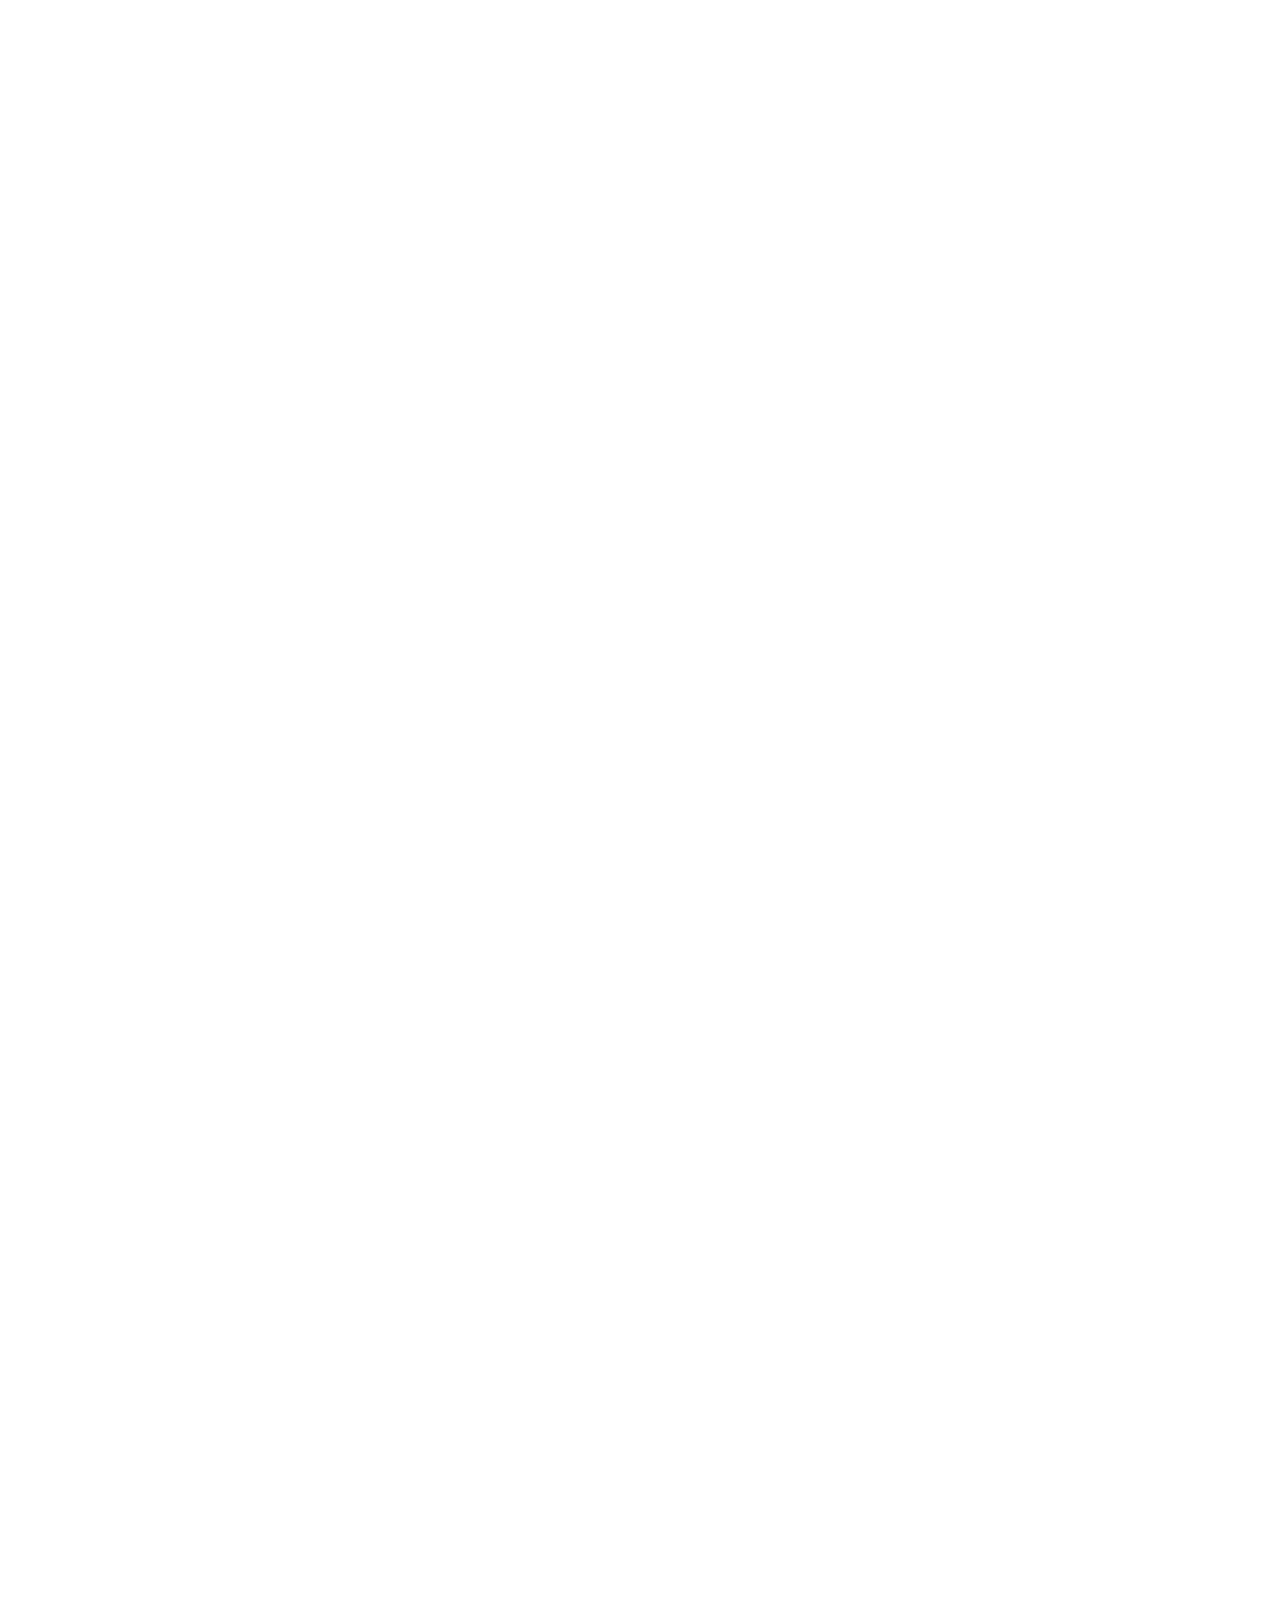
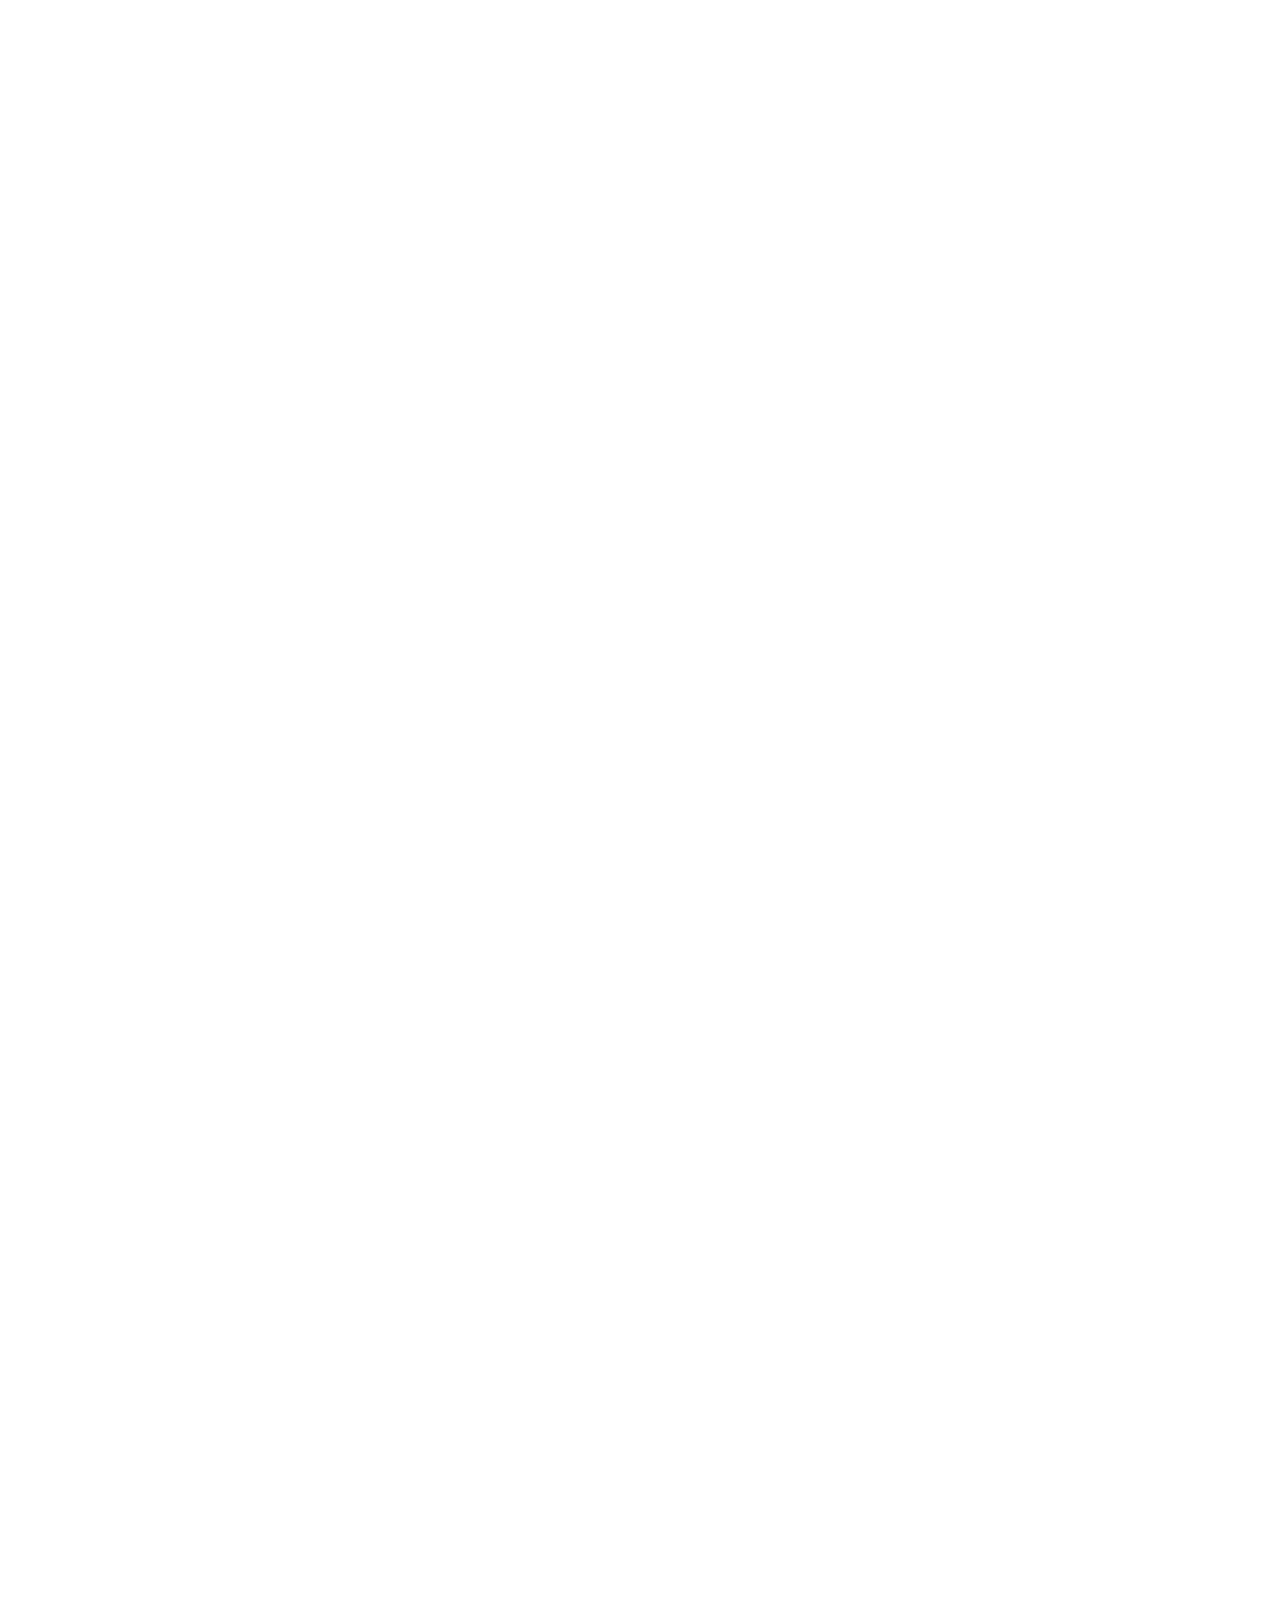
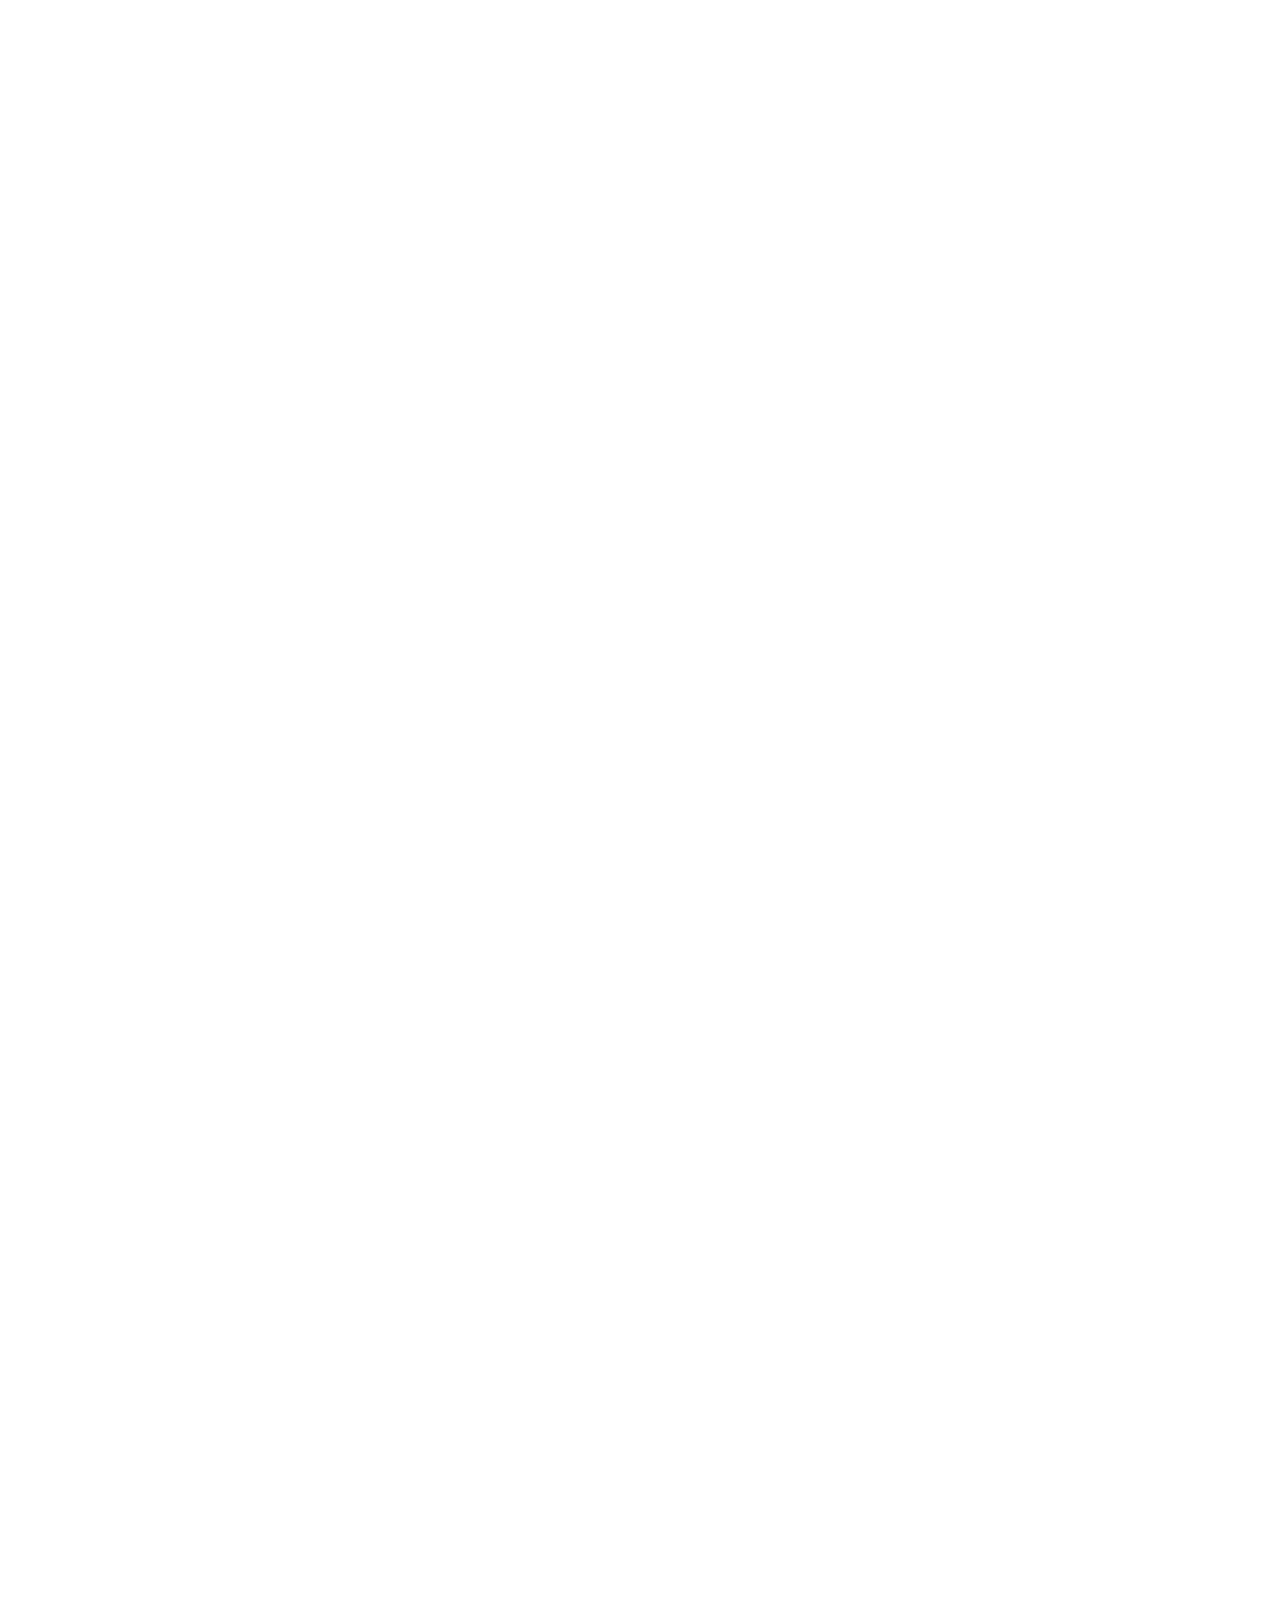
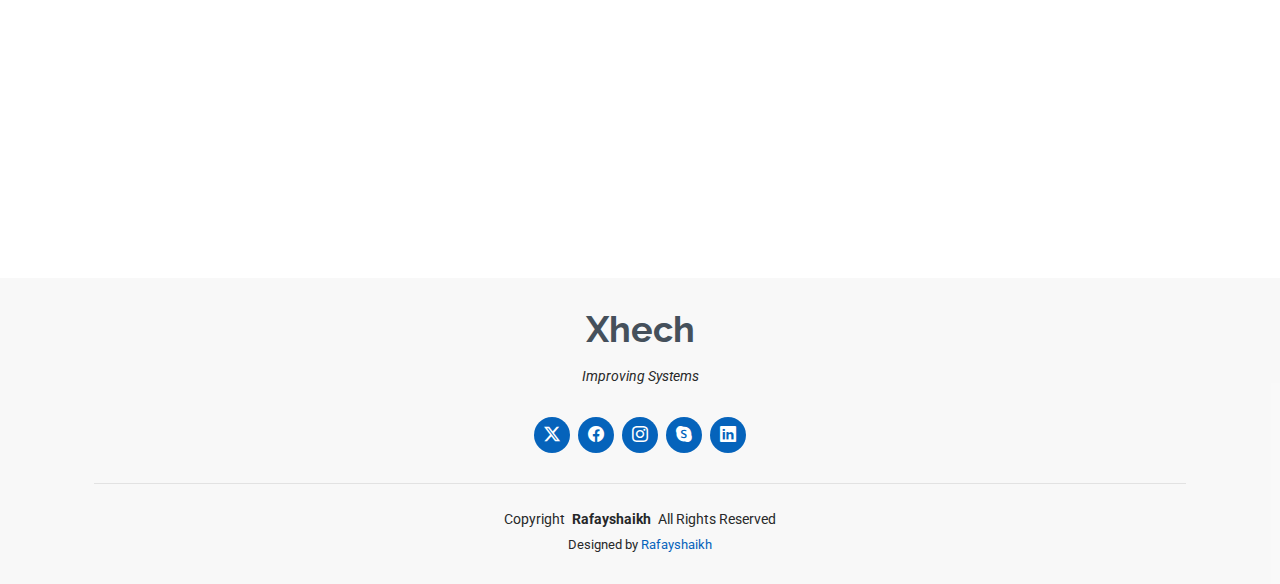
==== commit fee71aff: "index update" ====
--- a/index.html
+++ b/index.html
@@ -67,7 +67,7 @@
           <div class="col-lg-9">
             <!-- <img src="assets/img/icon.png" alt="Xhech Logo" class="img-fluid mb-4"> -->
             <h2>XHECH</h2>
-            <h3>Improving Businesses through Technological Creativity</h3>
+            <h3>We're Design God!</h3>
             <p>We're Experts in <span class="typed" data-typed-items="Designing - Brandings, Social Media Management, Prototypes, Creative Stuffs"></span><span class="typed-cursor typed-cursor--blink" aria-hidden="true"></span></p>
             <div class="social-links">
               <a href="#"><i class="bi bi-twitter-x"></i></a>
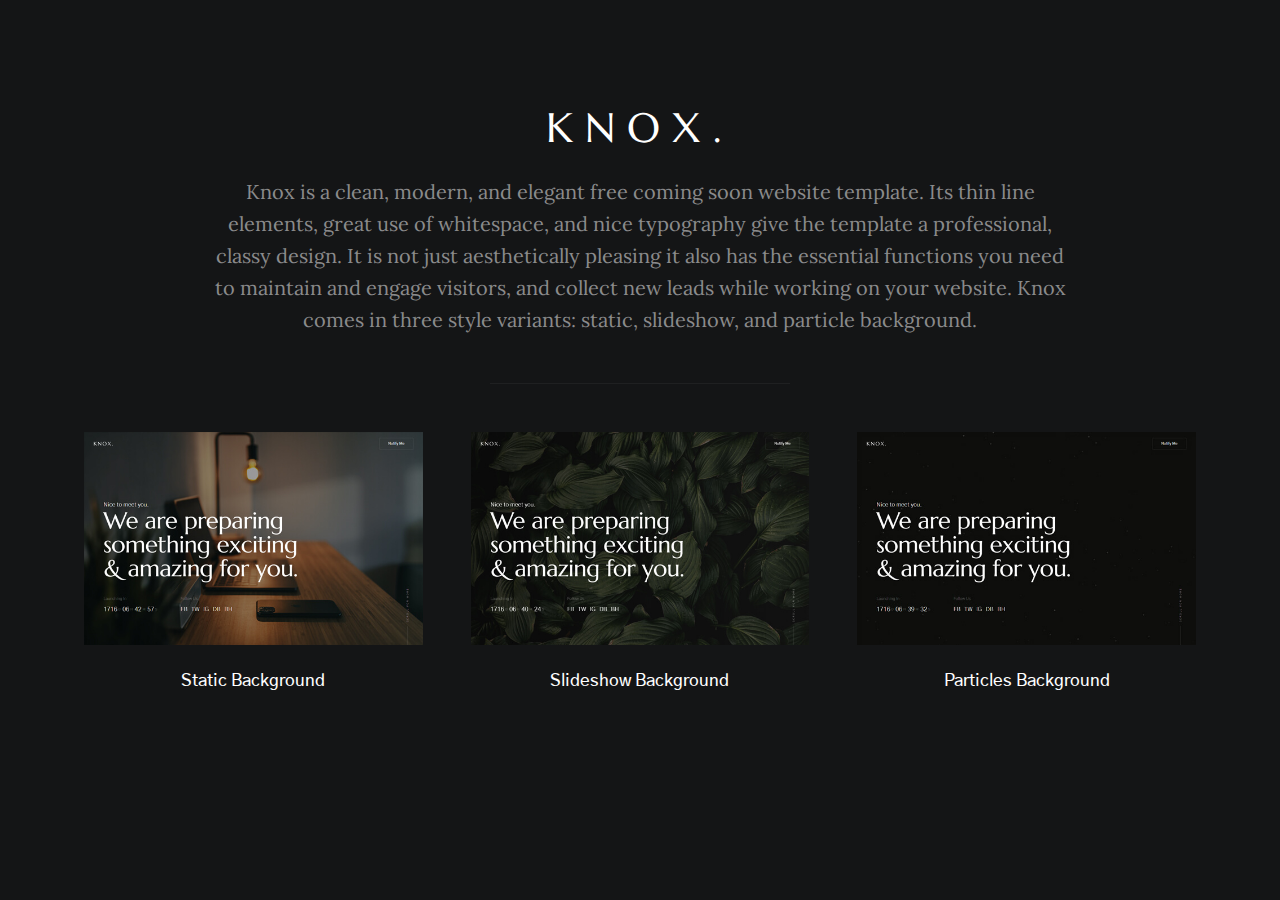
==== commit cc78556a: "coming soon" ====
--- a/index.html
+++ b/index.html
@@ -1,889 +1,140 @@
 <!DOCTYPE html>
-<html lang="en">
+<html class="no-js" lang="en">
+<head>
 
-<head>
-  <meta charset="utf-8">
-  <meta content="width=device-width, initial-scale=1.0" name="viewport">
-  <title>Xhech - Improving Ecosystems</title>
-  <meta content="" name="description">
-  <meta content="" name="keywords">
+    <!--- basic page needs
+    ================================================== -->
+    <meta charset="utf-8">
+    <title>Knox - Demo</title>
+    <meta name="description" content="">
+    <meta name="author" content="">
 
-  <!-- Favicons -->
-  <link href="assets/img/favicon.png" rel="icon">
-  <link href="assets/img/apple-touch-icon.png" rel="apple-touch-icon">
+    <!-- mobile specific metas
+    ================================================== -->
+    <meta name="viewport" content="width=device-width, initial-scale=1">
 
-  <!-- Fonts -->
-  <link href="https://fonts.googleapis.com" rel="preconnect">
-  <link href="https://fonts.gstatic.com" rel="preconnect" crossorigin>
-  <link href="https://fonts.googleapis.com/css2?family=Roboto:ital,wght@0,100;0,300;0,400;0,500;0,700;0,900;1,100;1,300;1,400;1,500;1,700;1,900&family=Poppins:ital,wght@0,100;0,200;0,300;0,400;0,500;0,600;0,700;0,800;0,900;1,100;1,200;1,300;1,400;1,500;1,600;1,700;1,800;1,900&family=Raleway:ital,wght@0,100;0,200;0,300;0,400;0,500;0,600;0,700;0,800;0,900;1,100;1,200;1,300;1,400;1,500;1,600;1,700;1,800;1,900&display=swap" rel="stylesheet">
+    <!-- CSS
+    ================================================== -->
+    <link rel="stylesheet" href="css/demo.css">
 
-  <!-- Vendor CSS Files -->
-  <link href="assets/vendor/bootstrap/css/bootstrap.min.css" rel="stylesheet">
-  <link href="assets/vendor/bootstrap-icons/bootstrap-icons.css" rel="stylesheet">
-  <link href="assets/vendor/aos/aos.css" rel="stylesheet">
-  <link href="assets/vendor/glightbox/css/glightbox.min.css" rel="stylesheet">
-  <link href="assets/vendor/swiper/swiper-bundle.min.css" rel="stylesheet">
-
-  <!-- Main CSS File -->
-  <link href="assets/css/main.css" rel="stylesheet">
+    <!-- favicons
+    ================================================== -->
+    <link rel="apple-touch-icon" sizes="180x180" href="apple-touch-icon.png">
+    <link rel="icon" type="image/png" sizes="32x32" href="favicon-32x32.png">
+    <link rel="icon" type="image/png" sizes="16x16" href="favicon-16x16.png">
+    <link rel="manifest" href="site.webmanifest">
 
 </head>
 
-<body class="index-page">
-
-  <header id="header" class="header d-flex flex-column justify-content-center">
-
-    <i class="header-toggle d-xl-none bi bi-list"></i>
-
-    <nav id="navmenu" class="navmenu">
-      <ul>
-        <li><a href="#hero" class="active"><i class="bi bi-house navicon"></i><span>Home</span></a></li>
-        <li><a href="#about"><i class="bi bi-person navicon"></i><span>About</span></a></li>
-        <li><a href="#resume"><i class="bi bi-file-earmark-text navicon"></i><span>Resume</span></a></li>
-        <li><a href="#portfolio"><i class="bi bi-images navicon"></i><span>Portfolio</span></a></li>
-        <li><a href="#services"><i class="bi bi-hdd-stack navicon"></i><span>Services</span></a></li>
-        <li><a href="#contact"><i class="bi bi-envelope navicon"></i><span>Contact</span></a></li>
-      </ul>
-    </nav>
-
-  </header>
-
-  
-
-  <main class="main">
-
-    <!-- Hero Section -->
-
-  
-    <section id="hero" class="hero section">
-
-      
+<body class="ss-preload">
 
 
-      <img src="assets/img/hero-bg.jpg" alt="">
+    <!-- preloader
+    ================================================== -->
+    <div id="preloader">
+        <div id="loader" class="dots-fade">
+            <div></div>
+            <div></div>
+            <div></div>
+        </div>
+    </div>
 
-      <div class="container" data-aos="zoom-out">
-        <div class="row justify-content-center">
-          <div class="col-lg-9">
-            <!-- <img src="assets/img/icon.png" alt="Xhech Logo" class="img-fluid mb-4"> -->
-            <h2>XHECH</h2>
-            <h3>We're Design God!</h3>
-            <p>We're Experts in <span class="typed" data-typed-items="Designing - Brandings, Social Media Management, Prototypes, Creative Stuffs"></span><span class="typed-cursor typed-cursor--blink" aria-hidden="true"></span></p>
-            <div class="social-links">
-              <a href="#"><i class="bi bi-twitter-x"></i></a>
-              <a href="#"><i class="bi bi-facebook"></i></a>
-              <a href="#"><i class="bi bi-instagram"></i></a>
-              <a href="#"><i class="bi bi-linkedin"></i></a>
+
+    <!-- header 
+    ================================================== -->
+    <header>
+        <div class="row">
+            <div class="column lg-12 text-center">
+
+                <h1>KNOX<span>.</span></h1>
+
+                <p class="lead">
+                Knox is a clean, modern, and elegant free coming soon website template. Its thin line elements, 
+                great use of whitespace, and nice typography give the template a professional, classy design. 
+                It is not just aesthetically pleasing it also has the essential functions you need to maintain 
+                and engage visitors, and collect new leads while working on your website. Knox comes in three style 
+                variants: static, slideshow, and particle background.
+                </p>
+
             </div>
-          </div>
         </div>
-      </div>
-    </section><!-- /Hero Section -->
+    </header> <!-- end header -->
 
-    <!-- About Section -->
-    <section id="about" class="about section">
 
-      <!-- Section Title -->
-      <div class="container section-title" data-aos="fade-up">
-        <h2>About</h2>
-        <p>XHECH is your one-stop creative and technology partner. We blend artistry with cutting-edge AI to deliver impactful solutions across design, content, and development. From captivating visuals to intelligent software, we empower brands to connect, communicate, and thrive.</p>
-      </div><!-- End Section Title -->
+    <!-- main content
+    ================================================== -->
+    <main>
+        <div class="row block-lg-one-third block-md-one-half block-tab-whole">
+           
+            <div class="column entry">
+                <div class="entry__thumb">
+                    <a href="index-static.html" title="static background">
+                        <img src="images/demo/knox-static.jpg" srcset="images/demo/knox-static.jpg 1x, images/demo/knox-static@2x.jpg 2x" alt="">
+                    </a>
+                </div>
+                <div class="entry__title">
+                    <h3>Static Background</h3>
+                </div>
+            </div>
 
-      <div class="container" data-aos="fade-up" data-aos-delay="100">
+            <div class="column entry">
+                <div class="entry__thumb">
+                    <a href="index-slides.html" title="slideshow background">
+                        <img src="images/demo/knox-slides.jpg" srcset="images/demo/knox-slides.jpg 1x, images/demo/knox-slides@2x.jpg 2x" alt="">
+                    </a>
+                </div>
+                <div class="entry__title">
+                    <h3>Slideshow Background</h3>
+                </div>
+            </div>
 
-        <div class="row gy-4 justify-content-center">
-          <div class="col-lg-4">
-            <img src="assets/img/profile-img.jpg" class="img-fluid" alt="">
-          </div>
-          <div class="col-lg-8 content">
-            <h2>Who we are ?</h2>
-            <p class="fst-italic py-3">
-              XHECH is a multi-faceted agency driven by a passion for innovation and excellence.  We bring together a diverse team of experts to provide a comprehensive suite of services:
-            </p>
-            <div class="row">
-              <div class="col-lg-6">
-                <ul>
-                  <li><i class="bi bi-chevron-right"></i> <strong>Design:</strong> <span> Elevate your brand with stunning graphic design, creative presentations, vector designs, and engaging social media content.</span></li>
-                  <li><i class="bi bi-chevron-right"></i> <strong>Content: </strong> <span>Craft compelling stories that resonate with your audience through expert content development, management, and writing.</span></li>
-                  <li><i class="bi bi-chevron-right"></i> <strong>Technology: </strong> <span>Harness the power of AI and NLP to build intelligent applications and software that solve real-world challenges.</span></li>
-                  <li><i class="bi bi-chevron-right"></i> <strong>Web: </strong> <span>Create immersive digital experiences with our web design and development expertise, including portfolio management and content optimization.</span></li>
-                </ul>
-              </div>
-              <div class="col-lg-6">
-                <ul>
-                  <li><i class="bi bi-chevron-right"></i> <strong>Visuals:</strong> <span>Incorporate strong visuals into your About section, showcasing examples of your work.</span></li>
-                  <li><i class="bi bi-chevron-right"></i> <strong>Values: </strong> <span>Highlight your company's core values (e.g., innovation, collaboration, client-centricity).</span></li>
-                  <li><i class="bi bi-chevron-right"></i> <strong>Team: </strong> <span>If appropriate, introduce key team members with brief bios to personalize your company.</span></li>
-                  <li><i class="bi bi-chevron-right"></i> <strong>Call to Action: </strong> <span>End with a clear call to action (e.g., "Contact us for a free consultation" or "Explore our portfolio").</span></li>
-                </ul>
-              </div>
+            <div class="column entry">
+                <div class="entry__thumb">
+                    <a href="index-particles.html" title="particles background">
+                        <img src="images/demo/knox-particles.jpg" srcset="images/demo/knox-particles.jpg 1x, images/demo/knox-particles@2x.jpg 2x" alt="">
+                    </a>
+                </div>
+                <div class="entry__title">
+                    <h3>Particles Background</h3>
+                </div>
             </div>
-            <p class="py-3">
-              XHECH was born from a vision to bridge the gap between creativity and technology. We believe that when these forces come together, extraordinary things happen. Our team of passionate designers, writers, developers, and AI specialists work in synergy to transform ideas into reality.
+            
+        </div>
+    </main> <!--  end main -->
 
-We are more than just service providers; we are your strategic partners. We take the time to understand your brand, your goals, and your audience. This deep understanding allows us to create solutions that are not only beautiful and engaging but also effective in driving results.
-            </p>
-          </div>
-        </div>
+    <!-- Java Script
+    ================================================== -->
+    <script>
+        
+        (function(html) {
 
-      </div>
+            'use strict';
 
-    </section><!-- /About Section -->
+            html.className = html.className.replace(/\bno-js\b/g, '') + 'js';
 
-    <!-- Stats Section -->
-    <section id="stats" class="stats section">
+            const body = document.querySelector('body');
+            const preloader = document.querySelector('#preloader');
 
-      <div class="container" data-aos="fade-up" data-aos-delay="100">
+            if (!preloader) return;
 
-        <div class="row gy-4">
+            window.addEventListener('load', function() {
 
-          <div class="col-lg-3 col-md-6 d-flex flex-column align-items-center">
-            <i class="bi bi-emoji-smile"></i>
-            <div class="stats-item">
-              <span data-purecounter-start="0" data-purecounter-end="232" data-purecounter-duration="1" class="purecounter"></span>
-              <p>Happy Clients</p>
-            </div>
-          </div><!-- End Stats Item -->
+                body.classList.remove('ss-preload');
+                body.classList.add('ss-loaded');
 
-          <div class="col-lg-3 col-md-6 d-flex flex-column align-items-center">
-            <i class="bi bi-journal-richtext"></i>
-            <div class="stats-item">
-              <span data-purecounter-start="0" data-purecounter-end="521" data-purecounter-duration="1" class="purecounter"></span>
-              <p>Projects</p>
-            </div>
-          </div><!-- End Stats Item -->
+                preloader.addEventListener('transitionend', function afterTransition(e) {
+                    if (e.target.matches('#preloader'))  {
+                        body.classList.add('ss-show');
+                        e.target.style.display = 'none';
+                        preloader.removeEventListener(e.type, afterTransition);
+                    }
+                });
 
-          <div class="col-lg-3 col-md-6 d-flex flex-column align-items-center">
-            <i class="bi bi-headset"></i>
-            <div class="stats-item">
-              <span data-purecounter-start="0" data-purecounter-end="1463" data-purecounter-duration="1" class="purecounter"></span>
-              <p>Hours Of Support</p>
-            </div>
-          </div><!-- End Stats Item -->
+            });
 
-          <div class="col-lg-3 col-md-6 d-flex flex-column align-items-center">
-            <i class="bi bi-people"></i>
-            <div class="stats-item">
-              <span data-purecounter-start="0" data-purecounter-end="15" data-purecounter-duration="1" class="purecounter"></span>
-              <p>Hard Workers</p>
-            </div>
-          </div><!-- End Stats Item -->
-
-        </div>
-
-      </div>
-
-    </section><!-- /Stats Section -->
-
-    <!-- Skills Section -->
-    <section id="skills" class="skills section">
-
-      <!-- Section Title -->
-      <div class="container section-title" data-aos="fade-up">
-        <h2>Team Skills</h2>
-        <p>By showcasing these skills and values on your website or in other company materials, you'll attract top talent and build a strong team that can deliver outstanding results for your clients.</p>
-      </div><!-- End Section Title -->
-
-      <div class="container" data-aos="fade-up" data-aos-delay="100">
-
-        <div class="row skills-content skills-animation">
-
-          <div class="col-lg-6">
-
-            <div class="progress">
-              <span class="skill"><span>HTML</span> <i class="val">100%</i></span>
-              <div class="progress-bar-wrap">
-                <div class="progress-bar" role="progressbar" aria-valuenow="100" aria-valuemin="0" aria-valuemax="100"></div>
-              </div>
-            </div><!-- End Skills Item -->
-
-            <div class="progress">
-              <span class="skill"><span>CSS</span> <i class="val">100%</i></span>
-              <div class="progress-bar-wrap">
-                <div class="progress-bar" role="progressbar" aria-valuenow="100" aria-valuemin="0" aria-valuemax="100"></div>
-              </div>
-            </div><!-- End Skills Item -->
-
-            <div class="progress">
-              <span class="skill"><span>JavaScript</span> <i class="val">100%</i></span>
-              <div class="progress-bar-wrap">
-                <div class="progress-bar" role="progressbar" aria-valuenow="100" aria-valuemin="0" aria-valuemax="100"></div>
-              </div>
-            </div><!-- End Skills Item -->
-
-          </div>
-
-            <div class="progress">
-              <span class="skill"><span>PHP</span> <i class="val">100%</i></span>
-              <div class="progress-bar-wrap">
-                <div class="progress-bar" role="progressbar" aria-valuenow="100" aria-valuemin="0" aria-valuemax="100"></div>
-              </div>
-            </div><!-- End Skills Item -->
-
-            <div class="progress">
-              <span class="skill"><span>WordPress/CMS</span> <i class="val">100%</i></span>
-              <div class="progress-bar-wrap">
-                <div class="progress-bar" role="progressbar" aria-valuenow="100" aria-valuemin="0" aria-valuemax="100"></div>
-              </div>
-            </div><!-- End Skills Item -->
-
-            <div class="progress">
-              <span class="skill"><span>Photoshop</span> <i class="val">100%</i></span>
-              <div class="progress-bar-wrap">
-                <div class="progress-bar" role="progressbar" aria-valuenow="100" aria-valuemin="0" aria-valuemax="100"></div>
-              </div>
-            </div><!-- End Skills Item -->
-
-            <div class="progress">
-              <span class="skill"><span>Social Media Management</span> <i class="val">100%</i></span>
-              <div class="progress-bar-wrap">
-                <div class="progress-bar" role="progressbar" aria-valuenow="100" aria-valuemin="0" aria-valuemax="100"></div>
-              </div>
-            </div><!-- End Skills Item -->
-
-            <div class="progress">
-              <span class="skill"><span>PPT Slides Makers</span> <i class="val">100%</i></span>
-              <div class="progress-bar-wrap">
-                <div class="progress-bar" role="progressbar" aria-valuenow="100" aria-valuemin="0" aria-valuemax="100"></div>
-              </div>
-            </div><!-- End Skills Item -->
-
-            <div class="progress">
-              <span class="skill"><span>Prototypes APP & Web</span> <i class="val">100%</i></span>
-              <div class="progress-bar-wrap">
-                <div class="progress-bar" role="progressbar" aria-valuenow="100" aria-valuemin="0" aria-valuemax="100"></div>
-              </div>
-            </div><!-- End Skills Item -->
-
-            <div class="progress">
-              <span class="skill"><span>Content Writing</span> <i class="val">100%</i></span>
-              <div class="progress-bar-wrap">
-                <div class="progress-bar" role="progressbar" aria-valuenow="100" aria-valuemin="0" aria-valuemax="100"></div>
-              </div>
-            </div><!-- End Skills Item -->
-
-            <div class="progress">
-              <span class="skill"><span>NLP and CV (Computer Vision)</span> <i class="val">100%</i></span>
-              <div class="progress-bar-wrap">
-                <div class="progress-bar" role="progressbar" aria-valuenow="100" aria-valuemin="0" aria-valuemax="100"></div>
-              </div>
-            </div><!-- End Skills Item -->
-
-            <div class="progress">
-              <span class="skill"><span>Data Preprocessing Services</span> <i class="val">100%</i></span>
-              <div class="progress-bar-wrap">
-                <div class="progress-bar" role="progressbar" aria-valuenow="100" aria-valuemin="0" aria-valuemax="100"></div>
-              </div>
-            </div><!-- End Skills Item -->
-
-            <div class="progress">
-              <span class="skill"><span>Python Development</span> <i class="val">100%</i></span>
-              <div class="progress-bar-wrap">
-                <div class="progress-bar" role="progressbar" aria-valuenow="100" aria-valuemin="0" aria-valuemax="100"></div>
-              </div>
-            </div><!-- End Skills Item -->
-
-            <div class="progress">
-              <span class="skill"><span>Linkedin Profiling Services</span> <i class="val">100%</i></span>
-              <div class="progress-bar-wrap">
-                <div class="progress-bar" role="progressbar" aria-valuenow="100" aria-valuemin="0" aria-valuemax="100"></div>
-              </div>
-            </div><!-- End Skills Item -->
-
-            <div class="progress">
-              <span class="skill"><span>Digital Media Marketing</span> <i class="val">100%</i></span>
-              <div class="progress-bar-wrap">
-                <div class="progress-bar" role="progressbar" aria-valuenow="100" aria-valuemin="0" aria-valuemax="100"></div>
-              </div>
-            </div><!-- End Skills Item -->
-
-            <div class="progress">
-              <span class="skill"><span>Mobile App Designs and Development</span> <i class="val">100%</i></span>
-              <div class="progress-bar-wrap">
-                <div class="progress-bar" role="progressbar" aria-valuenow="100" aria-valuemin="0" aria-valuemax="100"></div>
-              </div>
-            </div><!-- End Skills Item -->
-
-            <div class="progress">
-              <span class="skill"><span>Website Designs and Development</span> <i class="val">100%</i></span>
-              <div class="progress-bar-wrap">
-                <div class="progress-bar" role="progressbar" aria-valuenow="100" aria-valuemin="0" aria-valuemax="100"></div>
-              </div>
-            </div><!-- End Skills Item -->
-
-          </div>
-
-        </div>
-
-      </div>
-
-    </section><!-- /Skills Section -->
-
-    <!-- Resume Section -->
-    <section id="resume" class="resume section">
-
-      <!-- Section Title -->
-      <div class="container section-title" data-aos="fade-up">
-        <h2>Resume</h2>
-        <p>Magnam dolores commodi suscipit. Necessitatibus eius consequatur ex aliquid fuga eum quidem. Sit sint consectetur velit. Quisquam quos quisquam cupiditate. Et nemo qui impedit suscipit alias ea. Quia fugiat sit in iste officiis commodi quidem hic quas.</p>
-      </div><!-- End Section Title -->
-
-      <div class="container">
-
-        <div class="row">
-
-          <div class="col-lg-6" data-aos="fade-up" data-aos-delay="100">
-            <h3 class="resume-title">Xhech - Summarized View</h3>
-
-            <div class="resume-item pb-0">
-              <h4>Xhech</h4>
-              <p><em>Innovative and deadline-driven Graphic Designer with 3+ years of experience designing and developing user-centered digital/print marketing material from initial concept to final, polished deliverable.</em></p>
-              <ul>
-                <li>Portland par 127,Orlando, FL</li>
-                <li>(123) 456-7891</li>
-                <li>alice.barkley@example.com</li>
-              </ul>
-            </div><!-- Edn Resume Item -->
-
-            <h3 class="resume-title">Education</h3>
-            <div class="resume-item">
-              <h4>Master of Fine Arts &amp; Graphic Design</h4>
-              <h5>2015 - 2016</h5>
-              <p><em>Rochester Institute of Technology, Rochester, NY</em></p>
-              <p>Qui deserunt veniam. Et sed aliquam labore tempore sed quisquam iusto autem sit. Ea vero voluptatum qui ut dignissimos deleniti nerada porti sand markend</p>
-            </div><!-- Edn Resume Item -->
-
-            <div class="resume-item">
-              <h4>Bachelor of Fine Arts &amp; Graphic Design</h4>
-              <h5>2010 - 2014</h5>
-              <p><em>Rochester Institute of Technology, Rochester, NY</em></p>
-              <p>Quia nobis sequi est occaecati aut. Repudiandae et iusto quae reiciendis et quis Eius vel ratione eius unde vitae rerum voluptates asperiores voluptatem Earum molestiae consequatur neque etlon sader mart dila</p>
-            </div><!-- Edn Resume Item -->
-
-          </div>
-
-          <div class="col-lg-6" data-aos="fade-up" data-aos-delay="200">
-            <h3 class="resume-title">Professional Experience</h3>
-            <div class="resume-item">
-              <h4>Senior graphic design specialist</h4>
-              <h5>2019 - Present</h5>
-              <p><em>Experion, New York, NY </em></p>
-              <ul>
-                <li>Lead in the design, development, and implementation of the graphic, layout, and production communication materials</li>
-                <li>Delegate tasks to the 7 members of the design team and provide counsel on all aspects of the project. </li>
-                <li>Supervise the assessment of all graphic materials in order to ensure quality and accuracy of the design</li>
-                <li>Oversee the efficient use of production project budgets ranging from $2,000 - $25,000</li>
-              </ul>
-            </div><!-- Edn Resume Item -->
-
-            <div class="resume-item">
-              <h4>Graphic design specialist</h4>
-              <h5>2017 - 2018</h5>
-              <p><em>Stepping Stone Advertising, New York, NY</em></p>
-              <ul>
-                <li>Developed numerous marketing programs (logos, brochures,infographics, presentations, and advertisements).</li>
-                <li>Managed up to 5 projects or tasks at a given time while under pressure</li>
-                <li>Recommended and consulted with clients on the most appropriate graphic design</li>
-                <li>Created 4+ design presentations and proposals a month for clients and account managers</li>
-              </ul>
-            </div><!-- Edn Resume Item -->
-
-          </div>
-
-        </div>
-
-      </div>
-
-    </section><!-- /Resume Section -->
-
-    <!-- Portfolio Section -->
-    <section id="portfolio" class="portfolio section">
-
-      <!-- Section Title -->
-      <div class="container section-title" data-aos="fade-up">
-        <h2>Portfolio</h2>
-        <p>Magnam dolores commodi suscipit. Necessitatibus eius consequatur ex aliquid fuga eum quidem. Sit sint consectetur velit. Quisquam quos quisquam cupiditate. Et nemo qui impedit suscipit alias ea. Quia fugiat sit in iste officiis commodi quidem hic quas.</p>
-      </div><!-- End Section Title -->
-
-      <div class="container">
-
-        <div class="isotope-layout" data-default-filter="*" data-layout="masonry" data-sort="original-order">
-
-          <ul class="portfolio-filters isotope-filters" data-aos="fade-up" data-aos-delay="100">
-            <li data-filter="*" class="filter-active">All</li>
-            <li data-filter=".filter-app">App</li>
-            <li data-filter=".filter-product">Card</li>
-            <li data-filter=".filter-branding">Web</li>
-          </ul><!-- End Portfolio Filters -->
-
-          <div class="row gy-4 isotope-container" data-aos="fade-up" data-aos-delay="200">
-
-            <div class="col-lg-4 col-md-6 portfolio-item isotope-item filter-app">
-              <img src="assets/img/masonry-portfolio/masonry-portfolio-1.jpg" class="img-fluid" alt="">
-              <div class="portfolio-info">
-                <h4>App 1</h4>
-                <p>Lorem ipsum, dolor sit</p>
-                <a href="assets/img/masonry-portfolio/masonry-portfolio-1.jpg" title="App 1" data-gallery="portfolio-gallery-app" class="glightbox preview-link"><i class="bi bi-zoom-in"></i></a>
-                <a href="portfolio-details.html" title="More Details" class="details-link"><i class="bi bi-link-45deg"></i></a>
-              </div>
-            </div><!-- End Portfolio Item -->
-
-            <div class="col-lg-4 col-md-6 portfolio-item isotope-item filter-product">
-              <img src="assets/img/masonry-portfolio/masonry-portfolio-2.jpg" class="img-fluid" alt="">
-              <div class="portfolio-info">
-                <h4>Product 1</h4>
-                <p>Lorem ipsum, dolor sit</p>
-                <a href="assets/img/masonry-portfolio/masonry-portfolio-2.jpg" title="Product 1" data-gallery="portfolio-gallery-product" class="glightbox preview-link"><i class="bi bi-zoom-in"></i></a>
-                <a href="portfolio-details.html" title="More Details" class="details-link"><i class="bi bi-link-45deg"></i></a>
-              </div>
-            </div><!-- End Portfolio Item -->
-
-            <div class="col-lg-4 col-md-6 portfolio-item isotope-item filter-branding">
-              <img src="assets/img/masonry-portfolio/masonry-portfolio-3.jpg" class="img-fluid" alt="">
-              <div class="portfolio-info">
-                <h4>Branding 1</h4>
-                <p>Lorem ipsum, dolor sit</p>
-                <a href="assets/img/masonry-portfolio/masonry-portfolio-3.jpg" title="Branding 1" data-gallery="portfolio-gallery-branding" class="glightbox preview-link"><i class="bi bi-zoom-in"></i></a>
-                <a href="portfolio-details.html" title="More Details" class="details-link"><i class="bi bi-link-45deg"></i></a>
-              </div>
-            </div><!-- End Portfolio Item -->
-
-            <div class="col-lg-4 col-md-6 portfolio-item isotope-item filter-app">
-              <img src="assets/img/masonry-portfolio/masonry-portfolio-4.jpg" class="img-fluid" alt="">
-              <div class="portfolio-info">
-                <h4>App 2</h4>
-                <p>Lorem ipsum, dolor sit</p>
-                <a href="assets/img/masonry-portfolio/masonry-portfolio-4.jpg" title="App 2" data-gallery="portfolio-gallery-app" class="glightbox preview-link"><i class="bi bi-zoom-in"></i></a>
-                <a href="portfolio-details.html" title="More Details" class="details-link"><i class="bi bi-link-45deg"></i></a>
-              </div>
-            </div><!-- End Portfolio Item -->
-
-            <div class="col-lg-4 col-md-6 portfolio-item isotope-item filter-product">
-              <img src="assets/img/masonry-portfolio/masonry-portfolio-5.jpg" class="img-fluid" alt="">
-              <div class="portfolio-info">
-                <h4>Product 2</h4>
-                <p>Lorem ipsum, dolor sit</p>
-                <a href="assets/img/masonry-portfolio/masonry-portfolio-5.jpg" title="Product 2" data-gallery="portfolio-gallery-product" class="glightbox preview-link"><i class="bi bi-zoom-in"></i></a>
-                <a href="portfolio-details.html" title="More Details" class="details-link"><i class="bi bi-link-45deg"></i></a>
-              </div>
-            </div><!-- End Portfolio Item -->
-
-            <div class="col-lg-4 col-md-6 portfolio-item isotope-item filter-branding">
-              <img src="assets/img/masonry-portfolio/masonry-portfolio-6.jpg" class="img-fluid" alt="">
-              <div class="portfolio-info">
-                <h4>Branding 2</h4>
-                <p>Lorem ipsum, dolor sit</p>
-                <a href="assets/img/masonry-portfolio/masonry-portfolio-6.jpg" title="Branding 2" data-gallery="portfolio-gallery-branding" class="glightbox preview-link"><i class="bi bi-zoom-in"></i></a>
-                <a href="portfolio-details.html" title="More Details" class="details-link"><i class="bi bi-link-45deg"></i></a>
-              </div>
-            </div><!-- End Portfolio Item -->
-
-            <div class="col-lg-4 col-md-6 portfolio-item isotope-item filter-app">
-              <img src="assets/img/masonry-portfolio/masonry-portfolio-7.jpg" class="img-fluid" alt="">
-              <div class="portfolio-info">
-                <h4>App 3</h4>
-                <p>Lorem ipsum, dolor sit</p>
-                <a href="assets/img/masonry-portfolio/masonry-portfolio-7.jpg" title="App 3" data-gallery="portfolio-gallery-app" class="glightbox preview-link"><i class="bi bi-zoom-in"></i></a>
-                <a href="portfolio-details.html" title="More Details" class="details-link"><i class="bi bi-link-45deg"></i></a>
-              </div>
-            </div><!-- End Portfolio Item -->
-
-            <div class="col-lg-4 col-md-6 portfolio-item isotope-item filter-product">
-              <img src="assets/img/masonry-portfolio/masonry-portfolio-8.jpg" class="img-fluid" alt="">
-              <div class="portfolio-info">
-                <h4>Product 3</h4>
-                <p>Lorem ipsum, dolor sit</p>
-                <a href="assets/img/masonry-portfolio/masonry-portfolio-8.jpg" title="Product 3" data-gallery="portfolio-gallery-product" class="glightbox preview-link"><i class="bi bi-zoom-in"></i></a>
-                <a href="portfolio-details.html" title="More Details" class="details-link"><i class="bi bi-link-45deg"></i></a>
-              </div>
-            </div><!-- End Portfolio Item -->
-
-            <div class="col-lg-4 col-md-6 portfolio-item isotope-item filter-branding">
-              <img src="assets/img/masonry-portfolio/masonry-portfolio-9.jpg" class="img-fluid" alt="">
-              <div class="portfolio-info">
-                <h4>Branding 3</h4>
-                <p>Lorem ipsum, dolor sit</p>
-                <a href="assets/img/masonry-portfolio/masonry-portfolio-9.jpg" title="Branding 2" data-gallery="portfolio-gallery-branding" class="glightbox preview-link"><i class="bi bi-zoom-in"></i></a>
-                <a href="portfolio-details.html" title="More Details" class="details-link"><i class="bi bi-link-45deg"></i></a>
-              </div>
-            </div><!-- End Portfolio Item -->
-
-          </div><!-- End Portfolio Container -->
-
-        </div>
-
-      </div>
-
-    </section><!-- /Portfolio Section -->
-
-    <!-- Services Section -->
-    <section id="services" class="services section">
-
-      <!-- Section Title -->
-      <div class="container section-title" data-aos="fade-up">
-        <h2>Services</h2>
-        <p>Magnam dolores commodi suscipit. Necessitatibus eius consequatur ex aliquid fuga eum quidem. Sit sint consectetur velit. Quisquam quos quisquam cupiditate. Et nemo qui impedit suscipit alias ea. Quia fugiat sit in iste officiis commodi quidem hic quas.</p>
-      </div><!-- End Section Title -->
-
-      <div class="container">
-
-        <div class="row gy-4">
-
-          <div class="col-lg-4 col-md-6" data-aos="fade-up" data-aos-delay="100">
-            <div class="service-item item-cyan position-relative">
-              <div class="icon">
-                <svg width="100" height="100" viewBox="0 0 600 600" xmlns="https://www.w3.org/2000/svg">
-                  <path stroke="none" stroke-width="0" fill="#f5f5f5" d="M300,521.0016835830174C376.1290562159157,517.8887921683347,466.0731472004068,529.7835943286574,510.70327084640275,468.03025145048787C554.3714126377745,407.6079735673963,508.03601936045806,328.9844924480964,491.2728898941984,256.3432110539036C474.5976632858925,184.082847569629,479.9380746630129,96.60480741107993,416.23090153303,58.64404602377083C348.86323505073057,18.502131276798302,261.93793281208167,40.57373210992963,193.5410806939664,78.93577620505333C130.42746243093433,114.334589627462,98.30271207620316,179.96522072025542,76.75703585869454,249.04625023123273C51.97151888228291,328.5150500222984,13.704378332031375,421.85034740162234,66.52175969318436,486.19268352777647C119.04800174914682,550.1803526380478,217.28368757567262,524.383925680826,300,521.0016835830174"></path>
-                </svg>
-                <i class="bi bi-activity"></i>
-              </div>
-              <a href="service-details.html" class="stretched-link">
-                <h3>Nesciunt Mete</h3>
-              </a>
-              <p>Provident nihil minus qui consequatur non omnis maiores. Eos accusantium minus dolores iure perferendis tempore et consequatur.</p>
-            </div>
-          </div><!-- End Service Item -->
-
-          <div class="col-lg-4 col-md-6" data-aos="fade-up" data-aos-delay="200">
-            <div class="service-item item-orange position-relative">
-              <div class="icon">
-                <svg width="100" height="100" viewBox="0 0 600 600" xmlns="https://www.w3.org/2000/svg">
-                  <path stroke="none" stroke-width="0" fill="#f5f5f5" d="M300,582.0697525312426C382.5290701553225,586.8405444964366,449.9789794690241,525.3245884688669,502.5850820975895,461.55621195738473C556.606425686781,396.0723002908107,615.8543463187945,314.28637112970534,586.6730223649479,234.56875336149918C558.9533121215079,158.8439757836574,454.9685369536778,164.00468322053177,381.49747125262974,130.76875717737553C312.15926192815925,99.40240125094834,248.97055460311594,18.661163978235184,179.8680185752513,50.54337015887873C110.5421016452524,82.52863877960104,119.82277516462835,180.83849132639028,109.12597500060166,256.43424936330496C100.08760227029461,320.3096726198365,92.17705696193138,384.0621239912766,124.79988738764834,439.7174275375508C164.83382741302287,508.01625554203684,220.96474134820875,577.5009287672846,300,582.0697525312426"></path>
-                </svg>
-                <i class="bi bi-broadcast"></i>
-              </div>
-              <a href="service-details.html" class="stretched-link">
-                <h3>Eosle Commodi</h3>
-              </a>
-              <p>Ut autem aut autem non a. Sint sint sit facilis nam iusto sint. Libero corrupti neque eum hic non ut nesciunt dolorem.</p>
-            </div>
-          </div><!-- End Service Item -->
-
-          <div class="col-lg-4 col-md-6" data-aos="fade-up" data-aos-delay="300">
-            <div class="service-item item-teal position-relative">
-              <div class="icon">
-                <svg width="100" height="100" viewBox="0 0 600 600" xmlns="https://www.w3.org/2000/svg">
-                  <path stroke="none" stroke-width="0" fill="#f5f5f5" d="M300,541.5067337569781C382.14930387511276,545.0595476570109,479.8736841581634,548.3450877840088,526.4010558755058,480.5488172755941C571.5218469581645,414.80211281144784,517.5187510058486,332.0715597781072,496.52539010469104,255.14436215662573C477.37192572678356,184.95920475031193,473.57363656557914,105.61284051026155,413.0603344069578,65.22779650032875C343.27470386102294,18.654635553484475,251.2091493199835,5.337323636656869,175.0934190732945,40.62881213300186C97.87086631185822,76.43348514350839,51.98124368387456,156.15599469081315,36.44837278890362,239.84606092416172C21.716077023791087,319.22268207091537,43.775223500013084,401.1760424656574,96.891909868211,461.97329694683043C147.22146801428983,519.5804099606455,223.5754009179313,538.201503339737,300,541.5067337569781"></path>
-                </svg>
-                <i class="bi bi-easel"></i>
-              </div>
-              <a href="service-details.html" class="stretched-link">
-                <h3>Ledo Markt</h3>
-              </a>
-              <p>Ut excepturi voluptatem nisi sed. Quidem fuga consequatur. Minus ea aut. Vel qui id voluptas adipisci eos earum corrupti.</p>
-            </div>
-          </div><!-- End Service Item -->
-
-          <div class="col-lg-4 col-md-6" data-aos="fade-up" data-aos-delay="400">
-            <div class="service-item item-red position-relative">
-              <div class="icon">
-                <svg width="100" height="100" viewBox="0 0 600 600" xmlns="https://www.w3.org/2000/svg">
-                  <path stroke="none" stroke-width="0" fill="#f5f5f5" d="M300,503.46388370962813C374.79870501325706,506.71871716319447,464.8034551963731,527.1746412648533,510.4981551193396,467.86667711651364C555.9287308511215,408.9015244558933,512.6030010748507,327.5744911775523,490.211057578863,256.5855673507754C471.097692560561,195.9906835881958,447.69079081568157,138.11976852964426,395.19560036434837,102.3242989838813C329.3053358748298,57.3949838291264,248.02791733380457,8.279543830951368,175.87071277845988,42.242879143198664C103.41431057327972,76.34704239035025,93.79494320519305,170.9812938413882,81.28167332365135,250.07896920659033C70.17666984294237,320.27484674793965,64.84698225790005,396.69656628748305,111.28512138212992,450.4950937839243C156.20124167950087,502.5303643271138,231.32542653798444,500.4755392045468,300,503.46388370962813"></path>
-                </svg>
-                <i class="bi bi-bounding-box-circles"></i>
-              </div>
-              <a href="service-details.html" class="stretched-link">
-                <h3>Asperiores Commodit</h3>
-              </a>
-              <p>Non et temporibus minus omnis sed dolor esse consequatur. Cupiditate sed error ea fuga sit provident adipisci neque.</p>
-              <a href="service-details.html" class="stretched-link"></a>
-            </div>
-          </div><!-- End Service Item -->
-
-          <div class="col-lg-4 col-md-6" data-aos="fade-up" data-aos-delay="500">
-            <div class="service-item item-indigo position-relative">
-              <div class="icon">
-                <svg width="100" height="100" viewBox="0 0 600 600" xmlns="https://www.w3.org/2000/svg">
-                  <path stroke="none" stroke-width="0" fill="#f5f5f5" d="M300,532.3542879108572C369.38199826031484,532.3153073249985,429.10787420159085,491.63046689027357,474.5244479745417,439.17860296908856C522.8885846962883,383.3225815378663,569.1668002868075,314.3205725914397,550.7432151929288,242.7694973846089C532.6665558377875,172.5657663291529,456.2379748765914,142.6223662098291,390.3689995646985,112.34683881706744C326.66090330228417,83.06452184765237,258.84405631176094,53.51806209861945,193.32584062364296,78.48882559362697C121.61183558270385,105.82097193414197,62.805066853699245,167.19869350419734,48.57481801355237,242.6138429142374C34.843463184063346,315.3850353017275,76.69343916112496,383.4422959591041,125.22947124332185,439.3748458443577C170.7312796277747,491.8107796887764,230.57421082200815,532.3932930995766,300,532.3542879108572"></path>
-                </svg>
-                <i class="bi bi-calendar4-week icon"></i>
-              </div>
-              <a href="service-details.html" class="stretched-link">
-                <h3>Velit Doloremque</h3>
-              </a>
-              <p>Cumque et suscipit saepe. Est maiores autem enim facilis ut aut ipsam corporis aut. Sed animi at autem alias eius labore.</p>
-              <a href="service-details.html" class="stretched-link"></a>
-            </div>
-          </div><!-- End Service Item -->
-
-          <div class="col-lg-4 col-md-6" data-aos="fade-up" data-aos-delay="600">
-            <div class="service-item item-pink position-relative">
-              <div class="icon">
-                <svg width="100" height="100" viewBox="0 0 600 600" xmlns="https://www.w3.org/2000/svg">
-                  <path stroke="none" stroke-width="0" fill="#f5f5f5" d="M300,566.797414625762C385.7384707136149,576.1784315230908,478.7894351017131,552.8928747891023,531.9192734346935,484.94944893311C584.6109503024035,417.5663521118492,582.489472248146,322.67544863468447,553.9536738515405,242.03673114598146C529.1557734026468,171.96086150256528,465.24506316201064,127.66468636344209,395.9583748389544,100.7403814666027C334.2173773831606,76.7482773500951,269.4350130405921,84.62216499799875,207.1952322260088,107.2889140133804C132.92018162631612,134.33871894543012,41.79353780512637,160.00259165414826,22.644507872594943,236.69541883565114C3.319112789854554,314.0945973066697,72.72355303640163,379.243833228382,124.04198916343866,440.3218312028393C172.9286146004772,498.5055451809895,224.45579914871206,558.5317968840102,300,566.797414625762"></path>
-                </svg>
-                <i class="bi bi-chat-square-text"></i>
-              </div>
-              <a href="service-details.html" class="stretched-link">
-                <h3>Dolori Architecto</h3>
-              </a>
-              <p>Hic molestias ea quibusdam eos. Fugiat enim doloremque aut neque non et debitis iure. Corrupti recusandae ducimus enim.</p>
-              <a href="service-details.html" class="stretched-link"></a>
-            </div>
-          </div><!-- End Service Item -->
-
-        </div>
-
-      </div>
-
-    </section><!-- /Services Section -->
-
-    <!-- Testimonials Section -->
-    <section id="testimonials" class="testimonials section">
-
-      <!-- Section Title -->
-      <div class="container section-title" data-aos="fade-up">
-        <h2>Testimonials</h2>
-        <p>Necessitatibus eius consequatur ex aliquid fuga eum quidem sint consectetur velit</p>
-      </div><!-- End Section Title -->
-
-      <div class="container" data-aos="fade-up" data-aos-delay="100">
-
-        <div class="swiper init-swiper">
-          <script type="application/json" class="swiper-config">
-            {
-              "loop": true,
-              "speed": 600,
-              "autoplay": {
-                "delay": 5000
-              },
-              "slidesPerView": "auto",
-              "pagination": {
-                "el": ".swiper-pagination",
-                "type": "bullets",
-                "clickable": true
-              }
-            }
-          </script>
-          <div class="swiper-wrapper">
-
-            <div class="swiper-slide">
-              <div class="testimonial-item">
-                <div class="row gy-4 justify-content-center">
-                  <div class="col-lg-6">
-                    <div class="testimonial-content">
-                      <p>
-                        <i class="bi bi-quote quote-icon-left"></i>
-                        <span>Proin iaculis purus consequat sem cure digni ssim donec porttitora entum suscipit rhoncus. Accusantium quam, ultricies eget id, aliquam eget nibh et. Maecen aliquam, risus at semper.</span>
-                        <i class="bi bi-quote quote-icon-right"></i>
-                      </p>
-                      <h3>Saul Goodman</h3>
-                      <h4>Ceo &amp; Founder</h4>
-                      <div class="stars">
-                        <i class="bi bi-star-fill"></i><i class="bi bi-star-fill"></i><i class="bi bi-star-fill"></i><i class="bi bi-star-fill"></i><i class="bi bi-star-fill"></i>
-                      </div>
-                    </div>
-                  </div>
-                  <div class="col-lg-2 text-center">
-                    <img src="assets/img/testimonials/testimonials-1.jpg" class="img-fluid testimonial-img" alt="">
-                  </div>
-                </div>
-              </div>
-            </div><!-- End testimonial item -->
-
-            <div class="swiper-slide">
-              <div class="testimonial-item">
-                <div class="row gy-4 justify-content-center">
-                  <div class="col-lg-6">
-                    <div class="testimonial-content">
-                      <p>
-                        <i class="bi bi-quote quote-icon-left"></i>
-                        <span>Export tempor illum tamen malis malis eram quae irure esse labore quem cillum quid cillum eram malis quorum velit fore eram velit sunt aliqua noster fugiat irure amet legam anim culpa.</span>
-                        <i class="bi bi-quote quote-icon-right"></i>
-                      </p>
-                      <h3>Sara Wilsson</h3>
-                      <h4>Designer</h4>
-                      <div class="stars">
-                        <i class="bi bi-star-fill"></i><i class="bi bi-star-fill"></i><i class="bi bi-star-fill"></i><i class="bi bi-star-fill"></i><i class="bi bi-star-fill"></i>
-                      </div>
-                    </div>
-                  </div>
-                  <div class="col-lg-2 text-center">
-                    <img src="assets/img/testimonials/testimonials-2.jpg" class="img-fluid testimonial-img" alt="">
-                  </div>
-                </div>
-              </div>
-            </div><!-- End testimonial item -->
-
-            <div class="swiper-slide">
-              <div class="testimonial-item">
-                <div class="row gy-4 justify-content-center">
-                  <div class="col-lg-6">
-                    <div class="testimonial-content">
-                      <p>
-                        <i class="bi bi-quote quote-icon-left"></i>
-                        <span>Enim nisi quem export duis labore cillum quae magna enim sint quorum nulla quem veniam duis minim tempor labore quem eram duis noster aute amet eram fore quis sint minim.</span>
-                        <i class="bi bi-quote quote-icon-right"></i>
-                      </p>
-                      <h3>Jena Karlis</h3>
-                      <h4>Store Owner</h4>
-                      <div class="stars">
-                        <i class="bi bi-star-fill"></i><i class="bi bi-star-fill"></i><i class="bi bi-star-fill"></i><i class="bi bi-star-fill"></i><i class="bi bi-star-fill"></i>
-                      </div>
-                    </div>
-                  </div>
-                  <div class="col-lg-2 text-center">
-                    <img src="assets/img/testimonials/testimonials-3.jpg" class="img-fluid testimonial-img" alt="">
-                  </div>
-                </div>
-              </div>
-            </div><!-- End testimonial item -->
-
-            <div class="swiper-slide">
-              <div class="testimonial-item">
-                <div class="row gy-4 justify-content-center">
-                  <div class="col-lg-6">
-                    <div class="testimonial-content">
-                      <p>
-                        <i class="bi bi-quote quote-icon-left"></i>
-                        <span>Fugiat enim eram quae cillum dolore dolor amet nulla culpa multos export minim fugiat minim velit minim dolor enim duis veniam ipsum anim magna sunt elit fore quem dolore labore illum veniam.</span>
-                        <i class="bi bi-quote quote-icon-right"></i>
-                      </p>
-                      <h3>John Larson</h3>
-                      <h4>Entrepreneur</h4>
-                      <div class="stars">
-                        <i class="bi bi-star-fill"></i><i class="bi bi-star-fill"></i><i class="bi bi-star-fill"></i><i class="bi bi-star-fill"></i><i class="bi bi-star-fill"></i>
-                      </div>
-                    </div>
-                  </div>
-                  <div class="col-lg-2 text-center">
-                    <img src="assets/img/testimonials/testimonials-4.jpg" class="img-fluid testimonial-img" alt="">
-                  </div>
-                </div>
-              </div>
-            </div><!-- End testimonial item -->
-
-          </div>
-          <div class="swiper-pagination"></div>
-        </div>
-
-      </div>
-
-    </section><!-- /Testimonials Section -->
-
-    <!-- Contact Section -->
-    <section id="contact" class="contact section">
-
-      <!-- Section Title -->
-      <div class="container section-title" data-aos="fade-up">
-        <h2>Contact</h2>
-        <p>Email us for any query!</p>
-      </div><!-- End Section Title -->
-
-      <div class="container" data-aos="fade" data-aos-delay="100">
-
-        <div class="row gy-4">
-
-          <div class="col-lg-4">
-            <div class="info-item d-flex" data-aos="fade-up" data-aos-delay="200">
-              <i class="bi bi-geo-alt flex-shrink-0"></i>
-              <div>
-                <h3>Address</h3>
-                <p>Karachi, Pakistan</p>
-              </div>
-            </div><!-- End Info Item -->
-
-            <div class="info-item d-flex" data-aos="fade-up" data-aos-delay="300">
-              <i class="bi bi-telephone flex-shrink-0"></i>
-              <div>
-                <h3>Call Us</h3>
-                <p>+923002792568</p>
-              </div>
-            </div><!-- End Info Item -->
-
-            <div class="info-item d-flex" data-aos="fade-up" data-aos-delay="400">
-              <i class="bi bi-envelope flex-shrink-0"></i>
-              <div>
-                <h3>Email Us</h3>
-                <p>rafayshaikh633@gmail.com</p>
-              </div>
-            </div><!-- End Info Item -->
-
-          </div>
-
-          <div class="col-lg-8">
-            <form action="https://formspree.io/f/mvgppanz" method="post" class="php-email-form" data-aos="fade-up" data-aos-delay="200">
-              <div class="row gy-4">
-
-                <div class="col-md-6">
-                  <input type="text" name="name" class="form-control" placeholder="Your Name" required="">
-                </div>
-
-                <div class="col-md-6 ">
-                  <input type="email" class="form-control" name="email" placeholder="Your Email" required="">
-                </div>
-
-                <div class="col-md-12">
-                  <input type="text" class="form-control" name="subject" placeholder="Subject" required="">
-                </div>
-
-                <div class="col-md-12">
-                  <textarea class="form-control" name="message" rows="6" placeholder="Message" required=""></textarea>
-                </div>
-
-                <div class="col-md-12 text-center">
-                  <div class="loading">Loading</div>
-                  <div class="error-message"></div>
-                  <div class="sent-message">Your message has been sent. Thank you!</div>
-
-                  <button type="submit">Send Message</button>
-                </div>
-
-              </div>
-            </form>
-          </div><!-- End Contact Form -->
-
-        </div>
-
-      </div>
-
-    </section><!-- /Contact Section -->
-
-  </main>
-
-  <footer id="footer" class="footer position-relative">
-    <div class="container">
-      <h3 class="sitename">Xhech</h3>
-      <p>Improving Systems</p>
-      <div class="social-links d-flex justify-content-center">
-        <a href=""><i class="bi bi-twitter-x"></i></a>
-        <a href=""><i class="bi bi-facebook"></i></a>
-        <a href=""><i class="bi bi-instagram"></i></a>
-        <a href=""><i class="bi bi-skype"></i></a>
-        <a href=""><i class="bi bi-linkedin"></i></a>
-      </div>
-      <div class="container">
-        <div class="copyright">
-          <span>Copyright</span> <strong class="px-1 sitename">Rafayshaikh</strong> <span>All Rights Reserved</span>
-        </div>
-        <div class="credits">
-
-          Designed by <a href="https://rafayshaikh.com/">Rafayshaikh</a>
-        </div>
-      </div>
-    </div>
-  </footer>
-
-  <!-- Scroll Top -->
-  <a href="#" id="scroll-top" class="scroll-top d-flex align-items-center justify-content-center"><i class="bi bi-arrow-up-short"></i></a>
-
-  <!-- Preloader -->
-  <div id="preloader"></div>
-
-  <!-- Vendor JS Files -->
-  <script src="assets/vendor/bootstrap/js/bootstrap.bundle.min.js"></script>
-  <script src="assets/vendor/php-email-form/validate.js"></script>
-  <script src="assets/vendor/aos/aos.js"></script>
-  <script src="assets/vendor/typed.js/typed.umd.js"></script>
-  <script src="assets/vendor/purecounter/purecounter_vanilla.js"></script>
-  <script src="assets/vendor/waypoints/noframework.waypoints.js"></script>
-  <script src="assets/vendor/glightbox/js/glightbox.min.js"></script>
-  <script src="assets/vendor/imagesloaded/imagesloaded.pkgd.min.js"></script>
-  <script src="assets/vendor/isotope-layout/isotope.pkgd.min.js"></script>
-  <script src="assets/vendor/swiper/swiper-bundle.min.js"></script>
-
-  <!-- Main JS File -->
-  <script src="assets/js/main.js"></script>
+        })(document.documentElement);
+    
+    </script>
 
 </body>
 
--- a/css/demo.css
+++ b/css/demo.css
@@ -0,0 +1,1678 @@
+/* =================================================================== 
+ *  Knox Demo Stylesheet
+ *  Template Ver. 1.0.0
+ *  03-23-2021
+ *
+ * ------------------------------------------------------------------- */
+
+
+/* ===================================================================
+ * # SETTINGS
+ *
+ *
+ * ------------------------------------------------------------------- */
+
+/* ------------------------------------------------------------------- 
+ * ## fonts 
+ * ------------------------------------------------------------------- */
+ @import url("https://fonts.googleapis.com/css2?family=Lora:ital,wght@0,400;0,500;0,600;1,400;1,500;1,600&family=Marcellus&family=Gothic+A1:wght@300;400;500;600;700&display=fallback");
+
+ :root {
+     --font-1    : "Lora", serif;
+     --font-2    : "Gothic A1", sans-serif;
+     --font-3    : "Marcellus", serif;
+ 
+     /* monospace
+     */
+     --font-mono : Consolas, "Andale Mono", Courier, "Courier New", monospace;
+ }
+ 
+ /* ------------------------------------------------------------------- 
+  * ## colors
+  * ------------------------------------------------------------------- */
+ :root {
+ 
+     /* color-1(#5B5E53)
+      * color-2(#36151E)
+      * color-3(#FFE4AF)
+      */
+     --color-1                      : hsla(76, 6%, 35%, 1);
+     --color-2                      : hsla(344, 44%, 25%, 1);
+     --color-3                      : hsla(40, 100%, 75%, 1);
+ 
+     /* theme color variations
+      */
+     --color-1-lighter              : hsla(76, 6%, 55%, 1);
+     --color-1-light                : hsla(76, 6%, 45%, 1);
+     --color-1-dark                 : hsla(76, 6%, 25%, 1);
+     --color-1-darker               : hsla(76, 6%, 15%, 1);
+     --color-2-lighter              : hsla(344, 44%, 45%, 1);
+     --color-2-light                : hsla(344, 44%, 35%, 1);
+     --color-2-dark                 : hsla(344, 44%, 15%, 1);
+     --color-2-darker               : hsla(344, 44%, 5%, 1);
+     --color-3-lighter              : hsla(40, 100%, 97%, 1);
+     --color-3-light                : hsla(40, 100%, 85%, 1);
+     --color-3-dark                 : hsla(40, 100%, 65%, 1);
+     --color-3-darker               : hsla(40, 100%, 55%, 1);
+ 
+     /* feedback colors
+      * color-error(#ffd1d2), color-success(#c8e675), 
+      * color-info(#d7ecfb), color-notice(#fff099)
+      */
+     --color-error                  : hsla(359, 100%, 91%, 1);
+     --color-success                : hsla(76, 69%, 68%, 1);
+     --color-info                   : hsla(205, 82%, 91%, 1);
+     --color-notice                 : hsla(51, 100%, 80%, 1);
+     --color-error-content          : hsla(359, 50%, 50%, 1);
+     --color-success-content        : hsla(76, 29%, 28%, 1);
+     --color-info-content           : hsla(205, 32%, 31%, 1);
+     --color-notice-content         : hsla(51, 30%, 30%, 1);
+ 
+     /* shades 
+      * generated using 
+      * Tint & Shade Generator 
+      * (https://maketintsandshades.com/)
+      */
+     --color-black                  : #000000;
+     --color-gray-19                : #020202;
+     --color-gray-18                : #040404;
+     --color-gray-17                : #060607;
+     --color-gray-16                : #080809;
+     --color-gray-15                : #0a0b0b;
+     --color-gray-14                : #0c0d0d;
+     --color-gray-13                : #0e0f0f;
+     --color-gray-12                : #101112;
+     --color-gray-11                : #121314;
+     --color-gray-10                : #141516;
+     --color-gray-9                 : #2c2c2d;
+     --color-gray-8                 : #434445;
+     --color-gray-7                 : #5b5b5c;
+     --color-gray-6                 : #727373;
+     --color-gray-5                 : #8a8a8b;
+     --color-gray-4                 : #a1a1a2;
+     --color-gray-3                 : #b9b9b9;
+     --color-gray-2                 : #d0d0d0;
+     --color-gray-1                 : #e8e8e8;
+     --color-white                  : #ffffff;
+ 
+     /* text
+      */
+     --color-text-dark              : var(--color-black);
+     --color-text                   : var(--color-gray-10);
+     --color-text-light             : var(--color-gray-7);
+     --color-placeholder            : var(--color-gray-6);
+ 
+     /* buttons
+      */
+     --color-btn                    : var(--color-3-light);
+     --color-btn-text               : var(--color-black);
+     --color-btn-hover              : var(--color-3);
+     --color-btn-hover-text         : var(--color--black);
+     --color-btn-primary            : var(--color-1-dark);
+     --color-btn-primary-text       : var(--color-3-light);
+     --color-btn-primary-hover      : var(--color-1-darker);
+     --color-btn-primary-hover-text : var(--color-3-light);
+     --color-btn-stroke             : var(--color-1-darker);
+     --color-btn-stroke-text        : var(--color-black);
+     --color-btn-stroke-hover       : var(--color-1-darker);
+     --color-btn-stroke-hover-text  : var(--color-3-light);
+ 
+     /* preloader
+      */
+     --color-preloader-bg           : var(--color-gray-10);
+     --color-loader                 : white;
+     --color-loader-light           : rgba(255, 255, 255, 0.1);
+ 
+     /* others
+      */
+     --color-body                   : var(--color-3-lighter);
+     --color-border                 : rgba(0, 0, 0, .1);
+     --border-radius                : 3px;
+ }
+ 
+ /* ------------------------------------------------------------------- 
+  * ## spacing and typescale
+  * ------------------------------------------------------------------- */
+ :root {
+ 
+     /* spacing
+      * base font size: 20px 
+      * vertical space unit : 32px
+      */
+     --base-size        : 62.5%;
+     --multiplier       : 1;
+     --base-font-size   : calc(2rem * var(--multiplier));
+     --space            : calc(3.2rem * var(--multiplier));
+ 
+     /* vertical spacing 
+      */
+     --vspace-0_125     : calc(0.125 * var(--space));
+     --vspace-0_25      : calc(0.25 * var(--space));
+     --vspace-0_375     : calc(0.375 * var(--space));
+     --vspace-0_5       : calc(0.5 * var(--space));
+     --vspace-0_625     : calc(0.625 * var(--space));
+     --vspace-0_75      : calc(0.75 * var(--space));
+     --vspace-0_875     : calc(0.875 * var(--space));
+     --vspace-1         : calc(var(--space));
+     --vspace-1_25      : calc(1.25 * var(--space));
+     --vspace-1_5       : calc(1.5 * var(--space));
+     --vspace-1_75      : calc(1.75 * var(--space));
+     --vspace-2         : calc(2 * var(--space));
+     --vspace-2_5       : calc(2.5 * var(--space));
+     --vspace-3         : calc(3 * var(--space));
+     --vspace-3_5       : calc(3.5 * var(--space));
+     --vspace-4         : calc(4 * var(--space));
+     --vspace-4_5       : calc(4.5 * var(--space));
+     --vspace-5         : calc(5 * var(--space));
+ 
+     /* type scale
+      * ratio 1         :2 | base: 20px
+      * -------------------------------------------------------
+      *
+      * --text-display-3 = (86.00px)
+      * --text-display-2 = (71.66px)
+      * --text-display-1 = (59.72px)
+      * --text-xxxl      = (49.77px)
+      * --text-xxl       = (41.47px)
+      * --text-xl        = (34.56px)
+      * --text-lg        = (28.80px)
+      * --text-md        = (24.00px)
+      * --text-size      = (20.00px) BASE
+      * --text-sm        = (16.67px)
+      * --text-xs        = (13.89px)
+      *
+      * ---------------------------------------------------------
+      */
+     --text-scale-ratio : 1.2;
+     --text-size        : var(--base-font-size);
+     --text-xs          : calc((var(--text-size) / var(--text-scale-ratio)) / var(--text-scale-ratio));
+     --text-sm          : calc(var(--text-xs) * var(--text-scale-ratio));
+     --text-md          : calc(var(--text-sm) * var(--text-scale-ratio) * var(--text-scale-ratio));
+     --text-lg          : calc(var(--text-md) * var(--text-scale-ratio));
+     --text-xl          : calc(var(--text-lg) * var(--text-scale-ratio));
+     --text-xxl         : calc(var(--text-xl) * var(--text-scale-ratio));
+     --text-xxxl        : calc(var(--text-xxl) * var(--text-scale-ratio));
+     --text-display-1   : calc(var(--text-xxxl) * var(--text-scale-ratio));
+     --text-display-2   : calc(var(--text-display-1) * var(--text-scale-ratio));
+     --text-display-3   : calc(var(--text-display-2) * var(--text-scale-ratio));
+ 
+     /* default button height
+      */
+     --vspace-btn       : var(--vspace-2);
+ }
+ 
+ /* on mobile devices below 600px, change the value of '--multiplier' 
+  * to adjust the values of base font size and vertical space unit.
+  */
+ @media screen and (max-width: 600px) {
+     :root {
+         --multiplier : .875;
+     }
+ }
+ 
+ /* ------------------------------------------------------------------- 
+  * ## grid variables
+  * ------------------------------------------------------------------- */
+ :root {
+ 
+     /* widths for rows and containers
+      */
+     --width-full     : 100%;
+     --width-max      : 1200px;
+     --width-wide     : 1400px;
+     --width-wider    : 1600px;
+     --width-widest   : 1800px;
+     --width-narrow   : 1000px;
+     --width-narrower : 800px;
+     --width-grid-max : var(--width-max);
+ 
+     /* gutter
+      */
+     --gutter         : 2.4rem;
+ }
+ 
+ /* on medium screen devices
+  */
+ @media screen and (max-width: 1200px) {
+     :root {
+         --gutter : 1.8rem;
+     }
+ }
+ 
+ /* on mobile devices
+  */
+ @media screen and (max-width: 600px) {
+     :root {
+         --gutter : 1rem;
+     }
+ }
+
+
+/* ====================================================================
+ * # NORMALIZE
+ *
+ *
+ * --------------------------------------------------------------------
+ * normalize.css v8.0.1 | MIT License |
+ * github.com/necolas/normalize.css
+ * -------------------------------------------------------------------- */
+ html {
+    line-height              : 1.15;
+    -webkit-text-size-adjust : 100%;
+}
+
+body {
+    margin : 0;
+}
+
+main {
+    display : block;
+}
+
+h1 {
+    font-size : 2em;
+    margin    : 0.67em 0;
+}
+
+hr {
+    box-sizing : content-box;
+    height     : 0;
+    overflow   : visible;
+}
+
+pre {
+    font-family : monospace, monospace;
+    font-size   : 1em;
+}
+
+a {
+    background-color : transparent;
+}
+
+abbr[title] {
+    border-bottom   : none;
+    text-decoration : underline;
+    text-decoration : underline dotted;
+}
+
+b,
+strong {
+    font-weight : bolder;
+}
+
+code,
+kbd,
+samp {
+    font-family : monospace, monospace;
+    font-size   : 1em;
+}
+
+small {
+    font-size : 80%;
+}
+
+sub,
+sup {
+    font-size      : 75%;
+    line-height    : 0;
+    position       : relative;
+    vertical-align : baseline;
+}
+
+sub {
+    bottom : -0.25em;
+}
+
+sup {
+    top : -0.5em;
+}
+
+img {
+    border-style : none;
+}
+
+button,
+input,
+optgroup,
+select,
+textarea {
+    font-family : inherit;
+    font-size   : 100%;
+    line-height : 1.15;
+    margin      : 0;
+}
+
+button,
+input {
+    overflow : visible;
+}
+
+button,
+select {
+    text-transform : none;
+}
+
+button,
+[type="button"],
+[type="reset"],
+[type="submit"] {
+    -webkit-appearance : button;
+}
+
+button::-moz-focus-inner,
+[type="button"]::-moz-focus-inner,
+[type="reset"]::-moz-focus-inner,
+[type="submit"]::-moz-focus-inner {
+    border-style : none;
+    padding      : 0;
+}
+
+button:-moz-focusring,
+[type="button"]:-moz-focusring,
+[type="reset"]:-moz-focusring,
+[type="submit"]:-moz-focusring {
+    outline : 1px dotted ButtonText;
+}
+
+fieldset {
+    padding : 0.35em 0.75em 0.625em;
+}
+
+legend {
+    box-sizing  : border-box;
+    color       : inherit;
+    display     : table;
+    max-width   : 100%;
+    padding     : 0;
+    white-space : normal;
+}
+
+progress {
+    vertical-align : baseline;
+}
+
+textarea {
+    overflow : auto;
+}
+
+[type="checkbox"],
+[type="radio"] {
+    box-sizing : border-box;
+    padding    : 0;
+}
+
+[type="number"]::-webkit-inner-spin-button,
+[type="number"]::-webkit-outer-spin-button {
+    height : auto;
+}
+
+[type="search"] {
+    -webkit-appearance : textfield;
+    outline-offset     : -2px;
+}
+
+[type="search"]::-webkit-search-decoration {
+    -webkit-appearance : none;
+}
+
+::-webkit-file-upload-button {
+    -webkit-appearance : button;
+    font               : inherit;
+}
+
+details {
+    display : block;
+}
+
+summary {
+    display : list-item;
+}
+
+template {
+    display : none;
+}
+
+[hidden] {
+    display : none;
+}
+
+
+/* ===================================================================
+ * # BASE SETUP
+ *
+ *
+ * ------------------------------------------------------------------- */
+ html {
+    font-size  : var(--base-size);
+    box-sizing : border-box;
+}
+
+*,
+*::before,
+*::after {
+    box-sizing : inherit;
+}
+
+html,
+body {
+    height : 100%;
+}
+
+body {
+    background-color            : var(--color-body);
+    -webkit-overflow-scrolling  : touch;
+    -webkit-text-size-adjust    : 100%;
+    -webkit-tap-highlight-color : rgba(0, 0, 0, 0);
+    -webkit-font-smoothing      : antialiased;
+    -moz-osx-font-smoothing     : grayscale;
+}
+
+p {
+    font-size      : inherit;
+    text-rendering : optimizeLegibility;
+}
+
+a {
+    text-decoration : none;
+}
+
+svg,
+img,
+video {
+    max-width : 100%;
+    height    : auto;
+}
+
+pre {
+    overflow : auto;
+}
+
+div,
+dl,
+dt,
+dd,
+ul,
+ol,
+li,
+h1,
+h2,
+h3,
+h4,
+h5,
+h6,
+pre,
+form,
+p,
+blockquote,
+th,
+td {
+    margin  : 0;
+    padding : 0;
+}
+
+input[type="email"],
+input[type="number"],
+input[type="search"],
+input[type="text"],
+input[type="tel"],
+input[type="url"],
+input[type="password"],
+textarea {
+    -webkit-appearance : none;
+    -moz-appearance    : none;
+    appearance         : none;
+}
+
+
+/* ===================================================================
+ * # GRID v4.0.0
+ *
+ *
+ *   -----------------------------------------------------------------
+ * - Grid breakpoints are based on MAXIMUM WIDTH media queries, 
+ *   meaning they apply to that one breakpoint and ALL THOSE BELOW IT.
+ * - Grid columns without a specified width will automatically layout 
+ *   as equal width columns.
+ *
+ * - BLOCK GRID columns(columns inside BLOCK GRID containers) are 
+ *   equally-sized columns define at parent/row level. 
+ *   A BLOCK GRID container's class attribute value begins with "block-".
+ *
+ * ------------------------------------------------------------------- */
+
+/* row 
+ */
+.row {
+    width     : 92%;
+    max-width : var(--width-grid-max);
+    margin    : 0 auto;
+    display   : flex;
+    flex-flow : row wrap;
+}
+
+.row .row {
+    width        : auto;
+    max-width    : none;
+    margin-left  : calc(var(--gutter) * -1);
+    margin-right : calc(var(--gutter) * -1);
+}
+
+/* column
+ */
+.column {
+    display : block;
+    flex    : 1 1 0%;
+    padding : 0 var(--gutter);
+}
+
+.collapse>.column,
+.column.collapse {
+    padding : 0;
+}
+
+/* row utility classes
+ */
+.row.row-wrap {
+    flex-wrap : wrap;
+}
+
+.row.row-nowrap {
+    flex-wrap : nowrap;
+}
+
+.row.row-y-top {
+    align-items : flex-start;
+}
+
+.row.row-y-bottom {
+    align-items : flex-end;
+}
+
+.row.row-y-center {
+    align-items : center;
+}
+
+.row.row-stretch {
+    align-items : stretch;
+}
+
+.row.row-baseline {
+    align-items : baseline;
+}
+
+.row.row-x-left {
+    justify-content : flex-start;
+}
+
+.row.row-x-right {
+    justify-content : flex-end;
+}
+
+.row.row-x-center {
+    justify-content : center;
+}
+
+/* --------------------------------------------------------------------
+ * ## large screen devices 
+ * -------------------------------------------------------------------- */
+.lg-1 {
+    flex  : none;
+    width : 8.33333%;
+}
+
+.lg-2 {
+    flex  : none;
+    width : 16.66667%;
+}
+
+.lg-3 {
+    flex  : none;
+    width : 25%;
+}
+
+.lg-4 {
+    flex  : none;
+    width : 33.33333%;
+}
+
+.lg-5 {
+    flex  : none;
+    width : 41.66667%;
+}
+
+.lg-6 {
+    flex  : none;
+    width : 50%;
+}
+
+.lg-7 {
+    flex  : none;
+    width : 58.33333%;
+}
+
+.lg-8 {
+    flex  : none;
+    width : 66.66667%;
+}
+
+.lg-9 {
+    flex  : none;
+    width : 75%;
+}
+
+.lg-10 {
+    flex  : none;
+    width : 83.33333%;
+}
+
+.lg-11 {
+    flex  : none;
+    width : 91.66667%;
+}
+
+.lg-12 {
+    flex  : none;
+    width : 100%;
+}
+
+.block-lg-one-eight>.column {
+    flex  : none;
+    width : 12.5%;
+}
+
+.block-lg-one-sixth>.column {
+    flex  : none;
+    width : 16.66667%;
+}
+
+.block-lg-one-fifth>.column {
+    flex  : none;
+    width : 20%;
+}
+
+.block-lg-one-fourth>.column {
+    flex  : none;
+    width : 25%;
+}
+
+.block-lg-one-third>.column {
+    flex  : none;
+    width : 33.33333%;
+}
+
+.block-lg-one-half>.column {
+    flex  : none;
+    width : 50%;
+}
+
+.block-lg-whole>.column {
+    flex  : none;
+    width : 100%;
+}
+
+/* --------------------------------------------------------------------
+ * ## medium screen devices 
+ * -------------------------------------------------------------------- */
+@media screen and (max-width: 1200px) {
+    .md-1 {
+        flex  : none;
+        width : 8.33333%;
+    }
+
+    .md-2 {
+        flex  : none;
+        width : 16.66667%;
+    }
+
+    .md-3 {
+        flex  : none;
+        width : 25%;
+    }
+
+    .md-4 {
+        flex  : none;
+        width : 33.33333%;
+    }
+
+    .md-5 {
+        flex  : none;
+        width : 41.66667%;
+    }
+
+    .md-6 {
+        flex  : none;
+        width : 50%;
+    }
+
+    .md-7 {
+        flex  : none;
+        width : 58.33333%;
+    }
+
+    .md-8 {
+        flex  : none;
+        width : 66.66667%;
+    }
+
+    .md-9 {
+        flex  : none;
+        width : 75%;
+    }
+
+    .md-10 {
+        flex  : none;
+        width : 83.33333%;
+    }
+
+    .md-11 {
+        flex  : none;
+        width : 91.66667%;
+    }
+
+    .md-12 {
+        flex  : none;
+        width : 100%;
+    }
+
+    .block-md-one-eight>.column {
+        flex  : none;
+        width : 12.5%;
+    }
+
+    .block-md-one-sixth>.column {
+        flex  : none;
+        width : 16.66667%;
+    }
+
+    .block-md-one-fifth>.column {
+        flex  : none;
+        width : 20%;
+    }
+
+    .block-md-one-fourth>.column {
+        flex  : none;
+        width : 25%;
+    }
+
+    .block-md-one-third>.column {
+        flex  : none;
+        width : 33.33333%;
+    }
+
+    .block-md-one-half>.column {
+        flex  : none;
+        width : 50%;
+    }
+
+    .block-md-whole>.column {
+        flex  : none;
+        width : 100%;
+    }
+
+    .hide-on-md {
+        display : none;
+    }
+}
+
+/* --------------------------------------------------------------------
+ * ## tablet devices 
+ * -------------------------------------------------------------------- */
+@media screen and (max-width: 800px) {
+    .tab-1 {
+        flex  : none;
+        width : 8.33333%;
+    }
+
+    .tab-2 {
+        flex  : none;
+        width : 16.66667%;
+    }
+
+    .tab-3 {
+        flex  : none;
+        width : 25%;
+    }
+
+    .tab-4 {
+        flex  : none;
+        width : 33.33333%;
+    }
+
+    .tab-5 {
+        flex  : none;
+        width : 41.66667%;
+    }
+
+    .tab-6 {
+        flex  : none;
+        width : 50%;
+    }
+
+    .tab-7 {
+        flex  : none;
+        width : 58.33333%;
+    }
+
+    .tab-8 {
+        flex  : none;
+        width : 66.66667%;
+    }
+
+    .tab-9 {
+        flex  : none;
+        width : 75%;
+    }
+
+    .tab-10 {
+        flex  : none;
+        width : 83.33333%;
+    }
+
+    .tab-11 {
+        flex  : none;
+        width : 91.66667%;
+    }
+
+    .tab-12 {
+        flex  : none;
+        width : 100%;
+    }
+
+    .block-tab-one-eight>.column {
+        flex  : none;
+        width : 12.5%;
+    }
+
+    .block-tab-one-sixth>.column {
+        flex  : none;
+        width : 16.66667%;
+    }
+
+    .block-tab-one-fifth>.column {
+        flex  : none;
+        width : 20%;
+    }
+
+    .block-tab-one-fourth>.column {
+        flex  : none;
+        width : 25%;
+    }
+
+    .block-tab-one-third>.column {
+        flex  : none;
+        width : 33.33333%;
+    }
+
+    .block-tab-one-half>.column {
+        flex  : none;
+        width : 50%;
+    }
+
+    .block-tab-whole>.column {
+        flex  : none;
+        width : 100%;
+    }
+
+    .hide-on-tab {
+        display : none;
+    }
+}
+
+/* --------------------------------------------------------------------
+ * ## mobile devices 
+ * -------------------------------------------------------------------- */
+@media screen and (max-width: 600px) {
+    .row {
+        width         : 100%;
+        padding-left  : 6vw;
+        padding-right : 6vw;
+    }
+
+    .row .row {
+        padding-left  : 0;
+        padding-right : 0;
+    }
+
+    .mob-1 {
+        flex  : none;
+        width : 8.33333%;
+    }
+
+    .mob-2 {
+        flex  : none;
+        width : 16.66667%;
+    }
+
+    .mob-3 {
+        flex  : none;
+        width : 25%;
+    }
+
+    .mob-4 {
+        flex  : none;
+        width : 33.33333%;
+    }
+
+    .mob-5 {
+        flex  : none;
+        width : 41.66667%;
+    }
+
+    .mob-6 {
+        flex  : none;
+        width : 50%;
+    }
+
+    .mob-7 {
+        flex  : none;
+        width : 58.33333%;
+    }
+
+    .mob-8 {
+        flex  : none;
+        width : 66.66667%;
+    }
+
+    .mob-9 {
+        flex  : none;
+        width : 75%;
+    }
+
+    .mob-10 {
+        flex  : none;
+        width : 83.33333%;
+    }
+
+    .mob-11 {
+        flex  : none;
+        width : 91.66667%;
+    }
+
+    .mob-12 {
+        flex  : none;
+        width : 100%;
+    }
+
+    .block-mob-one-eight>.column {
+        flex  : none;
+        width : 12.5%;
+    }
+
+    .block-mob-one-sixth>.column {
+        flex  : none;
+        width : 16.66667%;
+    }
+
+    .block-mob-one-fifth>.column {
+        flex  : none;
+        width : 20%;
+    }
+
+    .block-mob-one-fourth>.column {
+        flex  : none;
+        width : 25%;
+    }
+
+    .block-mob-one-third>.column {
+        flex  : none;
+        width : 33.33333%;
+    }
+
+    .block-mob-one-half>.column {
+        flex  : none;
+        width : 50%;
+    }
+
+    .block-mob-whole>.column {
+        flex  : none;
+        width : 100%;
+    }
+
+    .hide-on-mob {
+        display : none;
+    }
+}
+
+/* --------------------------------------------------------------------
+ * ## small screen devices 
+ * --------------------------------------------------------------------*/
+
+/* stack columns on small screen devices
+ */
+@media screen and (max-width: 400px) {
+    .row .row {
+        margin-left  : 0;
+        margin-right : 0;
+    }
+
+    .block-stack>.column,
+    .column {
+        flex         : none;
+        width        : 100%;
+        margin-left  : 0;
+        margin-right : 0;
+        padding      : 0;
+    }
+
+    .hide-on-sm {
+        display : none;
+    }
+}
+
+
+/* ===================================================================
+ * # UTILITY CLASSES
+ *
+ *
+ * ------------------------------------------------------------------- */
+
+/* flex item alignment classes
+ */
+ .u-flexitem-center {
+    margin     : auto;
+    align-self : center;
+}
+
+.u-flexitem-left {
+    margin-right : auto;
+    align-self   : center;
+}
+
+.u-flexitem-right {
+    margin-left : auto;
+    align-self  : center;
+}
+
+.u-flexitem-x-center {
+    margin-right : auto;
+    margin-left  : auto;
+}
+
+.u-flexitem-x-left {
+    margin-right : auto;
+}
+
+.u-flexitem-x-right {
+    margin-left : auto;
+}
+
+.u-flexitem-y-center {
+    align-self : center;
+}
+
+.u-flexitem-y-top {
+    align-self : flex-start;
+}
+
+.u-flexitem-y-bottom {
+    align-self : flex-end;
+}
+
+/* misc helper classes
+ */
+.u-clearfix:after {
+    content : "";
+    display : table;
+    clear   : both;
+}
+
+.u-hidden {
+    display : none;
+}
+
+.u-invisible {
+    visibility : hidden;
+}
+
+.u-antialiased {
+    -webkit-font-smoothing  : antialiased;
+    -moz-osx-font-smoothing : grayscale;
+}
+
+.u-overflow-hidden {
+    overflow : hidden;
+}
+
+.u-remove-top {
+    margin-top : 0;
+}
+
+.u-remove-bottom {
+    margin-bottom : 0;
+}
+
+.u-add-half-bottom {
+    margin-bottom : var(--vspace-0_5);
+}
+
+.u-add-bottom {
+    margin-bottom : var(--vspace-1);
+}
+
+.u-no-border {
+    border : none;
+}
+
+.u-fullwidth {
+    width : 100%;
+}
+
+.u-pull-left {
+    float : left;
+}
+
+.u-pull-right {
+    float : right;
+}
+
+
+/* ===================================================================
+ * # PRELOADER
+ * 
+ * 
+ * -------------------------------------------------------------------
+ * - markup:
+ *
+ * <div id="preloader">
+ *     <div id="loader" class="dots-fade">
+ *         <div></div>
+ *         <div></div>
+ *         <div></div>
+ *     </div>
+ * </div>
+ *
+ * - loader class:
+ * <dots-fade | dots-jump | dots-pulse>
+ *
+ * ------------------------------------------------------------------- */
+#preloader {
+    position        : fixed;
+    display         : flex;
+    flex-flow       : row wrap;
+    justify-content : center;
+    align-items     : center;
+    background      : var(--color-preloader-bg);
+    z-index         : 500;
+    height          : 100vh;
+    width           : 100%;
+    opacity         : 1;
+    overflow        : hidden;
+}
+
+.no-js #preloader {
+    display : none;
+}
+
+#loader {
+    position : relative;
+    width    : 6px;
+    height   : 6px;
+    padding  : 0;
+    display  : inline-block;
+}
+
+#loader>div {
+    content       : "";
+    background    : var(--color-loader);
+    width         : 4px;
+    height        : 4px;
+    position      : absolute;
+    top           : 0;
+    left          : 0;
+    border-radius : 50%;
+}
+
+#loader>div:nth-of-type(1) {
+    left : 15px;
+}
+
+#loader>div:nth-of-type(3) {
+    left : -15px;
+}
+
+/* dots jump */
+.dots-jump>div {
+    -webkit-animation : dots-jump 1.2s infinite ease;
+    animation         : dots-jump 1.2s infinite ease;
+    animation-delay   : 0.2s;
+}
+
+.dots-jump>div:nth-of-type(1) {
+    animation-delay : 0.4s;
+}
+
+.dots-jump>div:nth-of-type(3) {
+    animation-delay : 0s;
+}
+
+@-webkit-keyframes dots-jump {
+    0% {
+        top : 0;
+    }
+
+    40% {
+        top : -6px;
+    }
+
+    80% {
+        top : 0;
+    }
+}
+
+@keyframes dots-jump {
+    0% {
+        top : 0;
+    }
+
+    40% {
+        top : -6px;
+    }
+
+    80% {
+        top : 0;
+    }
+}
+
+/* dots fade */
+.dots-fade>div {
+    -webkit-animation : dots-fade 1.6s infinite ease;
+    animation         : dots-fade 1.6s infinite ease;
+    animation-delay   : 0.4s;
+}
+
+.dots-fade>div:nth-of-type(1) {
+    animation-delay : 0.8s;
+}
+
+.dots-fade>div:nth-of-type(3) {
+    animation-delay : 0s;
+}
+
+@-webkit-keyframes dots-fade {
+    0% {
+        opacity : 1;
+    }
+
+    40% {
+        opacity : 0.2;
+    }
+
+    80% {
+        opacity : 1;
+    }
+}
+
+@keyframes dots-fade {
+    0% {
+        opacity : 1;
+    }
+
+    40% {
+        opacity : 0.2;
+    }
+
+    80% {
+        opacity : 1;
+    }
+}
+
+/* dots pulse */
+.dots-pulse>div {
+    -webkit-animation : dots-pulse 1.2s infinite ease;
+    animation         : dots-pulse 1.2s infinite ease;
+    animation-delay   : 0.2s;
+}
+
+.dots-pulse>div:nth-of-type(1) {
+    animation-delay : 0.4s;
+}
+
+.dots-pulse>div:nth-of-type(3) {
+    animation-delay : 0s;
+}
+
+@-webkit-keyframes dots-pulse {
+    0% {
+        -webkit-transform : scale(1);
+        transform         : scale(1);
+    }
+
+    40% {
+        -webkit-transform : scale(1.1);
+        transform         : scale(1.3);
+    }
+
+    80% {
+        -webkit-transform : scale(1);
+        transform         : scale(1);
+    }
+}
+
+@keyframes dots-pulse {
+    0% {
+        transform : scale(1);
+    }
+
+    40% {
+        transform : scale(1.3);
+    }
+
+    80% {
+        transform : scale(1);
+    }
+}
+
+/* ------------------------------------------------------------------- 
+ * ## page loaded
+ * ------------------------------------------------------------------- */
+.ss-loaded #preloader {
+    opacity                    : 0;
+    visibility                 : hidden;
+    transition-property        : opacity, visibility;
+    transition-duration        : .9s;
+    transition-delay           : .9s;
+    transition-timing-function : ease-in-out;
+}
+
+.ss-loaded #preloader #loader {
+    opacity    : 0;
+    transition : opacity .9s ease-in-out;
+}
+
+
+/* ===================================================================
+ * # TYPOGRAPHY
+ *
+ *
+ * ------------------------------------------------------------------- */
+body {
+    font-family      : var(--font-1);
+    font-size        : var(--base-font-size);
+    font-weight      : 400;
+    line-height      : var(--vspace-1);
+    background-color : var(--color-preloader-bg);
+    color            : var(--color-gray-5);
+}
+
+/* links
+ */
+a {
+    color      : white;
+    transition : all 0.3s ease-in-out;
+}
+
+a:focus,
+a:hover,
+a:active {
+    color : var(--color-3-light);
+}
+
+a:hover,
+a:active {
+    outline : 0;
+}
+
+/* headings
+ */
+h1, h2, h3, h4, h5, h6,
+.h1, .h2, .h3, .h4, .h5, .h6 {
+    font-family            : var(--font-2);
+    font-weight            : 500;
+    color                  : white;
+    font-variant-ligatures : common-ligatures;
+    text-rendering         : optimizeLegibility;
+}
+
+h1, .h1 {
+    margin-top    : var(--vspace-2);
+    margin-bottom : var(--vspace-0_75);
+}
+
+h2, .h2,
+h3, .h3,
+h4, .h4 {
+    margin-top    : var(--vspace-1_5);
+    margin-bottom : var(--vspace-0_5);
+}
+
+h5, .h5,
+h6, .h6 {
+    margin-top    : var(--vspace-1_25);
+    margin-bottom : var(--vspace-0_5);
+}
+
+h1, .h1 {
+    font-size      : var(--text-display-1);
+    line-height    : var(--vspace-2);
+    letter-spacing : -.015em;
+}
+
+@media screen and (max-width: 500px) {
+
+    h1, .h1 {
+        font-size   : var(--text-xxxl);
+        line-height : calc(1.625 * var(--space));
+    }
+}
+
+h2, .h2 {
+    font-size      : var(--text-xxl);
+    line-height    : var(--vspace-1_5);
+    letter-spacing : -.015em;
+}
+
+h3, .h3 {
+    font-size   : var(--text-xl);
+    line-height : var(--vspace-1_25);
+}
+
+h4, .h4 {
+    font-size   : var(--text-lg);
+    line-height : var(--vspace-1);
+}
+
+h5, .h5 {
+    font-size   : var(--text-md);
+    line-height : var(--vspace-0_875);
+}
+
+h6, .h6 {
+    font-size      : var(--text-sm);
+    font-weight    : 600;
+    line-height    : var(--vspace-0_75);
+    text-transform : uppercase;
+    letter-spacing : .2rem;
+}
+
+/* emphasis, italic,
+ * strong, bold and small text
+ */
+em,
+i,
+strong,
+b {
+    font-size   : inherit;
+    line-height : inherit;
+}
+
+em,
+i {
+    font-style : italic;
+}
+
+strong,
+b {
+    font-weight : 600;
+    color       : var(--color-text-dark);
+}
+
+small {
+    font-size   : 80%;
+    font-weight : 400;
+    line-height : var(--vspace-0_5);
+}
+
+
+/* ===================================================================
+ * #LAYOUT
+ *
+ *
+ * ------------------------------------------------------------------- */
+
+/* header
+ */
+header {
+    text-align    : center;
+    padding       : var(--vspace-1_25) 0 var(--vspace-1_5);
+    margin-bottom : var(--vspace-1_5);
+    position      : relative;
+}
+
+header::after {
+    content    : "";
+    width      : 300px;
+    height     : 1px;
+    background : rgba(255, 255, 255, 0.05);
+    transform  : translateX(-50%);
+    position   : absolute;
+    bottom     : 0;
+    left       : 50%;
+}
+
+header .row {
+    max-width : 900px;
+}
+
+@media screen and (max-width: 1200px) {
+    header .row {
+        max-width : 700px;
+    }
+}
+
+header h1 {
+    font-family    : var(--font-3);
+    font-size      : var(--text-xxl);
+    line-height    : var(--vspace-1_5);
+    text-transform : uppercase;
+    letter-spacing : .3em;
+    margin-bottom  : var(--vspace-0_75);
+}
+
+/* responsive:
+ * header 
+ */
+@media screen and (max-width: 600px) {
+    header::after {
+        width : 150px;
+    }
+
+    header h1 {
+        font-size   : var(--text-xl);
+        line-height : var(--vspace-1_25);
+    }
+}
+
+/* main
+ */
+main {
+    text-align     : center;
+    padding-bottom : var(--vspace-2_5);
+}
+
+main .row {
+    max-width : 1160px;
+}
+
+main .column {
+    margin-bottom : var(--vspace-1);
+}
+
+main .entry__thumb {
+    position : relative;
+    overflow : hidden;
+}
+
+main .entry__thumb a {
+    display : block;
+}
+
+main .entry__thumb a img {
+    vertical-align : bottom;
+}
+
+main .entry__thumb a::before {
+    z-index    : 1;
+    content    : "";
+    display    : block;
+    background : rgba(0, 0, 0, 0.8);
+    opacity    : 0;
+    visibility : hidden;
+    position   : absolute;
+    top        : 0;
+    left       : 0;
+    right      : 0;
+    bottom     : 0;
+    width      : 100%;
+    height     : 100%;
+    transition : all .3s;
+}
+
+main .entry__thumb a::after {
+    content        : "...";
+    font-family    : var(--font-1);
+    font-weight    : 300;
+    font-size      : var(--text-md);
+    z-index        : 1;
+    display        : block;
+    height         : 30px;
+    width          : 30px;
+    letter-spacing : -1px;
+    line-height    : 30px;
+    margin-left    : -15px;
+    margin-top     : -30px;
+    position       : absolute;
+    left           : 50%;
+    top            : 50%;
+    text-align     : center;
+    color          : white;
+    opacity        : 0;
+    visibility     : hidden;
+    transform      : scale(0.5);
+    transition     : all .3s;
+}
+
+main .entry__thumb:hover a::before {
+    opacity    : 1;
+    visibility : visible;
+}
+
+main .entry__thumb:hover a::after {
+    opacity    : 1;
+    visibility : visible;
+    transform  : scale(1);
+}
+
+main .entry__title {
+    padding-top : var(--vspace-0_75);
+}
+
+main .entry__title h3 {
+    font-size   : var(--text-sm);
+    line-height : var(--vspace-0_75);
+    margin-top  : 0;
+}
+
+/* responsive:
+ * main
+ */
+@media screen and (max-width: 1200px) {
+    main .row {
+        max-width : 900px;
+    }
+}
+
+@media screen and (max-width: 800px) {
+    main .row {
+        max-width : 500px;
+    }
+}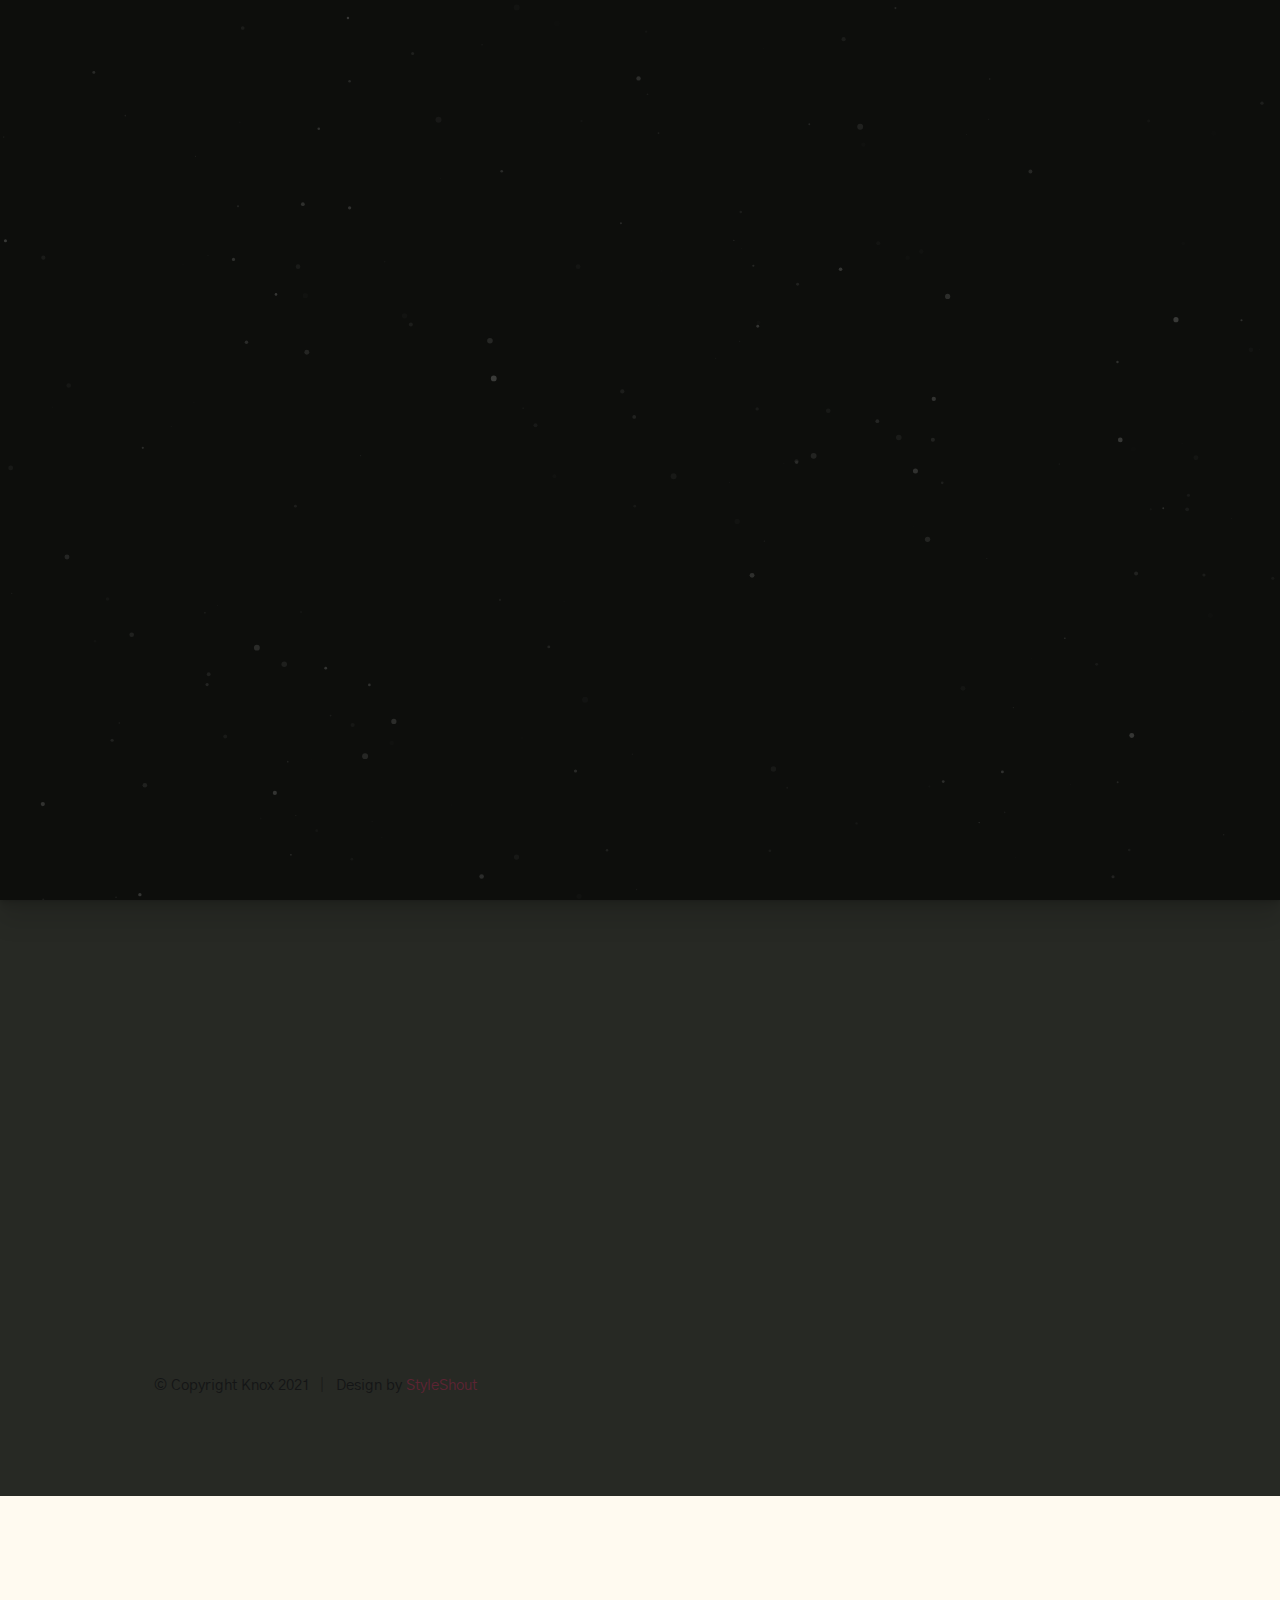
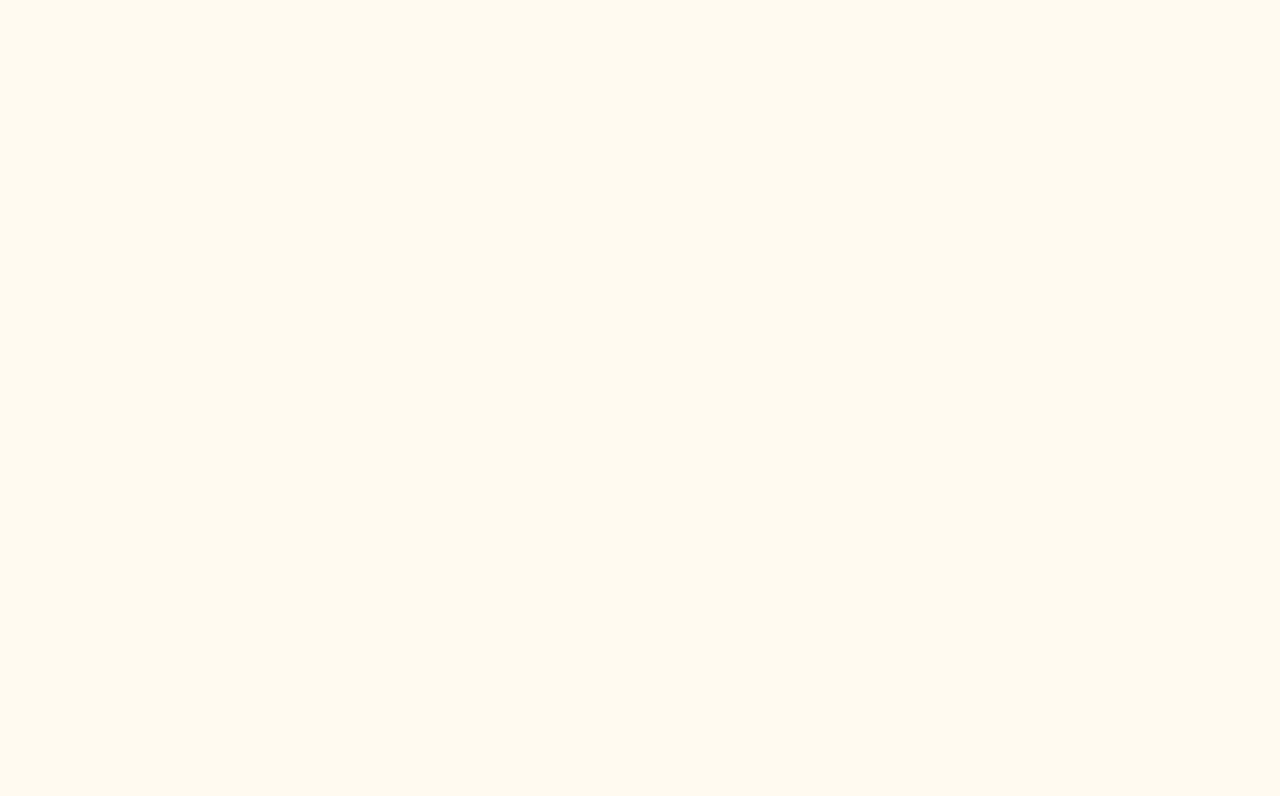
==== commit 91d08495: "coming soon up" ====
--- a/index.html
+++ b/index.html
@@ -5,7 +5,7 @@
     <!--- basic page needs
     ================================================== -->
     <meta charset="utf-8">
-    <title>Knox - Demo</title>
+    <title>Knox - Particles</title>
     <meta name="description" content="">
     <meta name="author" content="">
 
@@ -15,7 +15,8 @@
 
     <!-- CSS
     ================================================== -->
-    <link rel="stylesheet" href="css/demo.css">
+    <link rel="stylesheet" href="css/vendor.css">
+    <link rel="stylesheet" href="css/styles.css">
 
     <!-- favicons
     ================================================== -->
@@ -26,7 +27,7 @@
 
 </head>
 
-<body class="ss-preload">
+<body id="top" class="ss-preload theme-particles">
 
 
     <!-- preloader
@@ -40,101 +41,387 @@
     </div>
 
 
-    <!-- header 
-    ================================================== -->
-    <header>
+    <!-- intro
+    ================================================== -->
+    <section id="intro" class="s-intro">
+
+        <div id="particles-js" class="s-intro__particles"></div>
+
+        <header class="s-intro__header"> 
+            <div class="s-intro__logo">
+                <a class="logo" href="index-particles.html">
+                    <img src="images/logo.svg" alt="Homepage">
+                </a>
+            </div>
+        </header>  <!-- s-intro__header -->
+
+        <div class="row s-intro__content">
+            <div class="column">
+
+                <div class="text-pretitle">
+                    Nice to meet you.
+                </div>
+
+                <h1 class="text-huge-title">
+                We are preparing <br>
+                something exciting <br>
+                & amazing for you.
+                </h1>
+
+                <div class="s-intro__content-bottom">
+
+                    <div class="s-intro__content-bottom-block">
+                        <h5>Launching in</h5>
+            
+                        <div class="counter">
+                            <div class="counter__time">
+                                <span class="ss-days">000</span>
+                                <span>D</span>
+                            </div>
+                            <div class="counter__time">
+                                <span class="ss-hours">00</span>
+                                <span>H</span>
+                            </div>
+                            <div class="counter__time minutes">
+                                <span class="ss-minutes">00</span>
+                                <span>M</span>
+                            </div>
+                            <div class="counter__time">
+                                <span class="ss-seconds">00</span>
+                                <span>S</span>
+                            </div>
+                        </div>  <!-- end counter -->
+
+                    </div> <!-- end s-intro-content__bottom-block -->
+
+                    <div class="s-intro__content-bottom-block">
+
+                        <h5>Follow Us</h5>
+
+                        <ul class="social">
+                            <li><a href="">FB</a></li>
+                            <li><a href="">TW</a></li>
+                            <li><a href="">IG</a></li>
+                            <li><a href="">DB</a></li>
+                            <li><a href="">BH</a></li>
+                        </ul>
+
+                    </div> <!-- end s-intro-content__bottom-block -->
+
+                </div> <!-- end s-intro-content__bottom -->
+
+            </div>
+        </div> <!-- s-intro__content -->
+
+        <div class="s-intro__notify">
+            <button type="button" class="btn--stroke btn--small ss-modal-trigger">
+                Notify Me
+            </button>
+        </div> <!-- s-intro__notify -->
+
+        <div hidden class="s-intro__modal ss-modal">
+            <div class="ss-modal__inner">
+
+                <span class="ss-modal__close"></span>
+
+                <svg viewBox="0 0 15 15" fill="none" xmlns="http://www.w3.org/2000/svg" width="30" height="30"><path d="M.5 4.5l7 4 7-4m-13-3h12a1 1 0 011 1v10a1 1 0 01-1 1h-12a1 1 0 01-1-1v-10a1 1 0 011-1z" stroke="var(--color-2-dark)"></path></svg>
+                
+                <h4>Sign Up</h4>
+
+                <p class="ss-modal__text">
+                Be the first to know about the latest updates and
+                get exclusive offer on our grand opening.
+                </p>
+
+                <form id="mc-form" class="mc-form">
+                    <input type="email" name="EMAIL" id="mce-EMAIL" class="u-fullwidth text-center" placeholder="Email Address" title="The domain portion of the email address is invalid (the portion after the @)." pattern="^([^\x00-\x20\x22\x28\x29\x2c\x2e\x3a-\x3c\x3e\x40\x5b-\x5d\x7f-\xff]+|\x22([^\x0d\x22\x5c\x80-\xff]|\x5c[\x00-\x7f])*\x22)(\x2e([^\x00-\x20\x22\x28\x29\x2c\x2e\x3a-\x3c\x3e\x40\x5b-\x5d\x7f-\xff]+|\x22([^\x0d\x22\x5c\x80-\xff]|\x5c[\x00-\x7f])*\x22))*\x40([^\x00-\x20\x22\x28\x29\x2c\x2e\x3a-\x3c\x3e\x40\x5b-\x5d\x7f-\xff]+|\x5b([^\x0d\x5b-\x5d\x80-\xff]|\x5c[\x00-\x7f])*\x5d)(\x2e([^\x00-\x20\x22\x28\x29\x2c\x2e\x3a-\x3c\x3e\x40\x5b-\x5d\x7f-\xff]+|\x5b([^\x0d\x5b-\x5d\x80-\xff]|\x5c[\x00-\x7f])*\x5d))*(\.\w{2,})+$" required>
+                    <input type="submit" name="subscribe" value="Subscribe" class="btn--small btn--primary u-fullwidth">
+                    <!-- <div style="position: absolute; left: -5000px;" aria-hidden="true"><input type="text" name="b_cdb7b577e41181934ed6a6a44_9a91cfe7b3" tabindex="-1" value=""></div> -->
+                    <div class="mc-status"></div>
+                </form>
+
+            </div> <!-- end ss-modal__inner -->
+        </div> <!-- end ss-modal -->
+
+        <div class="s-intro__scroll">
+            <a href="#hidden" class="smoothscroll">
+                Scroll For More
+            </a>
+        </div> <!-- s-intro__scroll -->
+
+    </section> <!-- end s-intro -->
+
+
+    <!-- hidden element
+    ================================================== -->
+    <div id="hidden" aria-hidden="true" style="opacity: 0;"></div>
+
+
+    <!-- details
+    ================================================== -->
+    <section id="details" class="s-details">
+
         <div class="row">
-            <div class="column lg-12 text-center">
-
-                <h1>KNOX<span>.</span></h1>
-
-                <p class="lead">
-                Knox is a clean, modern, and elegant free coming soon website template. Its thin line elements, 
-                great use of whitespace, and nice typography give the template a professional, classy design. 
-                It is not just aesthetically pleasing it also has the essential functions you need to maintain 
-                and engage visitors, and collect new leads while working on your website. Knox comes in three style 
-                variants: static, slideshow, and particle background.
-                </p>
+            <div class="column">
+
+                <h1 class="text-huge-title text-center">
+                    Hi, We Are Knox.
+                </h1>
+
+                <nav class="tab-nav">
+                    <ul class="tab-nav__list"> 
+                        <li class="active" data-id="tab-about">
+                            <a href="#0">
+                                <span>About</span>
+                            </a>
+                        </li>
+                        <li>
+                            <a href="#tab-services">
+                                <span>Services</span>
+                            </a>
+                        </li>
+                        <li>
+                            <a href="#tab-contact">
+                                <span>Contact</span>
+                            </a>
+                        </li>
+                    </ul>
+                </nav> <!-- end tab-nav -->
+
+                <div class="tab-content">
+
+                    <!-- 01 - tab about -->
+                    <div id="tab-about" class='tab-content__item'>
+
+                        <div class="row tab-content__item-header">
+                            <div class="column">
+                                <h2>Our Story.</h2>
+                            </div>
+                        </div>
+
+                        <div class="row">
+                            <div class="column">
+                                <p class="lead">
+                                Quidem molestiae natus ipsa ut nihil molestiae numquam tenetur. Ipsum quia 
+                                sit vitae ipsam et temporibus est. Consequatur recusandae aut aut. Aut esse 
+                                sed sint. Sit ipsa velit possimus est. Atque doloribus dicta sit beatae 
+                                necessitatibus. Aut voluptate asperiores nostrum eveniet magnam et consequatur 
+                                ab accusamus magni.
+                                </p>
+
+                                <p>
+                                Tempora debitis perspiciatis eum. Repudiandae et aperiam quos exercitationem 
+                                enim voluptatem quam sequi temporibus. Ratione quis nihil voluptatem placeat 
+                                nemo. Quibusdam delectus magni quas et architecto et repellat a nam.
+                                Quasi et voluptates libero sed vel quos in nisi. Error et quis. Impedit autem 
+                                porro facilis. Aut voluptate asperiores nostrum eveniet magnam et consequatur 
+                                ab accusamus.
+                                </p>
+
+                                <div class="row">
+                                    <div class="column lg-6 tab-12">
+                                        <h4>More About Us.</h4>
+                                        <p>
+                                        Sed consequatur quia delectus praesentium. Ut unde velit maiores aut sint 
+                                        quia molestiae accusamus. Nihil et quidem qui natus ut et. Autem error 
+                                        architecto. Pariatur ex repellendus. Occaecati voluptatibus dolorem magni 
+                                        molestiae dolore voluptas occaecati asperiores nemo. Est fugiat fuga nesciunt 
+                                        ducimus quaerat et placeat natus.
+                                        </p>
+                                    </div>
+                                    <div class="column lg-6 tab-12">
+                                        <h4>Need Web Hosting?</h4>
+                                        <p>
+                                        Need a great reliable web hosting?
+                                        We highly recommend <a href="https://www.dreamhost.com/r.cgi?287326">DreamHost</a>.
+                                        Powerful web and Wordpress hosting. Guaranteed. Starting at $2.95 per month.
+                                        </p>
+                                        <a href="https://www.dreamhost.com/r.cgi?287326" class="btn btn--stroke u-fullwidth">Get Started Now</a>
+                                    </div>
+                                </div>
+                            </div>
+                        </div>
+                        
+                    </div> <!-- end 01 - tab about -->
+
+                    <!-- 02 - tab services -->
+                    <div id="tab-services" class='tab-content__item'>
+
+                        <div class="row tab-content__item-header">
+                            <div class="column">
+                                <h2>What We Do.</h2>
+                            </div>
+                        </div>
+
+                        <div class="row">
+                            <div class="column">
+                                <p class="lead">
+                                Sit ut cum molestiae. Dolore ducimus qui quasi. Fugiat consequatur sit vel illum vel et 
+                                a delectus. Vel sequi vitae voluptatem perspiciatis eligendi. Voluptatibus optio natus 
+                                asperiores est commodi amet quia architecto. Dolores necessitatibus et. Voluptatibus 
+                                optio natus asperiores est commodi amet quia architecto. Dolores necessitatibus et.
+                                </p>
+                            </div>
+                        </div>
+
+                        <div class="row services-list block-lg-one-half block-md-one-half block-tab-whole">
+
+                            <div class="column services-list__item">
+                                <div class="services-list__item-content">
+                                    <h4 class="item-title">Brand Identity</h4>
+                                    <p>
+                                    Sit ut cum molestiae. Dolore ducimus qui quasi. Fugiat consequatur sit vel illum vel et 
+                                    a delectus. Vel sequi vitae voluptatem perspiciatis eligendi. Voluptatibus optio natus 
+                                    asperiores est commodi amet quia architecto. Dolores necessitatibus et.
+                                    </p>
+                                </div>
+                            </div>
+                
+                            <div class="column services-list__item">
+                                <div class="services-list__item-content">
+                                    <h4 class="item-title">Illustration</h4>
+                                    <p>
+                                    Sit ut cum molestiae. Dolore ducimus qui quasi. Fugiat consequatur sit vel illum vel et 
+                                    a delectus. Vel sequi vitae voluptatem perspiciatis eligendi. Voluptatibus optio natus 
+                                    asperiores est commodi amet quia architecto. Dolores necessitatibus et.
+                                    </p>
+                                </div>
+                            </div>
+                
+                            <div class="column services-list__item">
+                                <div class="services-list__item-content">
+                                    <h4 class="item-title">Web Design</h4>
+                                    <p>
+                                    Sit ut cum molestiae. Dolore ducimus qui quasi. Fugiat consequatur sit vel illum vel et 
+                                    a delectus. Vel sequi vitae voluptatem perspiciatis eligendi. Voluptatibus optio natus 
+                                    asperiores est commodi amet quia architecto. Dolores necessitatibus et.
+                                    </p>
+                                </div>
+                            </div>
+                
+                            <div class="column services-list__item">
+                                <div class="services-list__item-content">
+                                    <h4 class="item-title">Product Strategy</h4>
+                                    <p>
+                                    Sit ut cum molestiae. Dolore ducimus qui quasi. Fugiat consequatur sit vel illum vel et 
+                                    a delectus. Vel sequi vitae voluptatem perspiciatis eligendi. Voluptatibus optio natus 
+                                    asperiores est commodi amet quia architecto. Dolores necessitatibus et.
+                                    </p>
+                                </div>
+                            </div>
+                
+                            <div class="column services-list__item">
+                                <div class="services-list__item-content">
+                                    <h4 class="item-title">UI/UX Design</h4>
+                                    <p>
+                                    Sit ut cum molestiae. Dolore ducimus qui quasi. Fugiat consequatur sit vel illum vel et 
+                                    a delectus. Vel sequi vitae voluptatem perspiciatis eligendi. Voluptatibus optio natus 
+                                    asperiores est commodi amet quia architecto. Dolores necessitatibus et.
+                                    </p>
+                                </div>
+                            </div>
+                
+                            <div class="column services-list__item">
+                                <div class="services-list__item-content">
+                                    <h4 class="item-title">E-Commerce</h4>
+                                    <p>
+                                    Sit ut cum molestiae. Dolore ducimus qui quasi. Fugiat consequatur sit vel illum vel et 
+                                    a delectus. Vel sequi vitae voluptatem perspiciatis eligendi. Voluptatibus optio natus 
+                                    asperiores est commodi amet quia architecto. Dolores necessitatibus et.
+                                    </p>
+                                </div>
+                            </div>
+                
+                        </div> <!-- end services-list -->
+                        
+                    </div> <!-- end 02 - tab services -->
+
+                    <!-- 03 - tab contact -->
+                    <div id="tab-contact" class="tab-content__item">
+
+                        <div class="row tab-content__item-header">
+                            <div class="column">
+                                <h2>Get in Touch.</h2>
+                            </div>
+                        </div>
+
+                        <div class="row">
+                            <div class="column">
+                                
+                                <p class="lead">
+                                Voluptates laborum eum quas. Pariatur impedit sit veniam est 
+                                et quasi voluptas voluptatem. Cumque hic enim perferendis 
+                                amet odit in molestias debitis. Facere nulla qui pariatur 
+                                quasi mollitia et. Et dolorem dolorum quo in sit architecto.
+                                </p>
+
+                                <div class="row">
+                                    <div class="column lg-6 tab-12">
+                                        <h4>Where to Find Us</h4>
+                
+                                        <p>
+                                        1600 Amphitheatre Parkway<br>
+                                        Mountain View, CA<br>
+                                        94043 US
+                                        </p>
+                
+                                    </div>
+                
+                                    <div class="column lg-6 tab-12">
+                                        <h4>Follow Us</h4>
+                
+                                        <ul class="link-list">
+                                            <li><a href="#0">Facebook</a></li>
+                                            <li><a href="#0">Twitter</a></li>
+                                            <li><a href="#0">Instagram</a></li>
+                                        </ul>
+                
+                                    </div>
+                                </div>
+
+                                <p class="tab-content__item-bottom">
+                                    <a href="mailto:#0" class="contact-email">hello@knox.com</a>
+                                    <span class="contact-number"> 
+                                        <a href="tel:197-543-2345">+197 543 2345</a> 
+                                        <span>/</span>
+                                        <a href="tel:123-456-9000">+123 456 9000</a>
+                                    </span>
+                                </p>
+
+                            </div>
+                        </div>
+                        
+                    </div> <!-- end 03 - tab contact -->
+
+                </div> <!-- end tab content -->
+
+                <!-- footer  -->
+                <footer>
+                    <div class="ss-copyright">
+                        <span>© Copyright Knox 2021</span> 
+                        <span>Design by <a href="https://www.styleshout.com/">StyleShout</a></span>
+                    </div>
+                </footer>
 
             </div>
         </div>
-    </header> <!-- end header -->
-
-
-    <!-- main content
-    ================================================== -->
-    <main>
-        <div class="row block-lg-one-third block-md-one-half block-tab-whole">
-           
-            <div class="column entry">
-                <div class="entry__thumb">
-                    <a href="index-static.html" title="static background">
-                        <img src="images/demo/knox-static.jpg" srcset="images/demo/knox-static.jpg 1x, images/demo/knox-static@2x.jpg 2x" alt="">
-                    </a>
-                </div>
-                <div class="entry__title">
-                    <h3>Static Background</h3>
-                </div>
-            </div>
-
-            <div class="column entry">
-                <div class="entry__thumb">
-                    <a href="index-slides.html" title="slideshow background">
-                        <img src="images/demo/knox-slides.jpg" srcset="images/demo/knox-slides.jpg 1x, images/demo/knox-slides@2x.jpg 2x" alt="">
-                    </a>
-                </div>
-                <div class="entry__title">
-                    <h3>Slideshow Background</h3>
-                </div>
-            </div>
-
-            <div class="column entry">
-                <div class="entry__thumb">
-                    <a href="index-particles.html" title="particles background">
-                        <img src="images/demo/knox-particles.jpg" srcset="images/demo/knox-particles.jpg 1x, images/demo/knox-particles@2x.jpg 2x" alt="">
-                    </a>
-                </div>
-                <div class="entry__title">
-                    <h3>Particles Background</h3>
-                </div>
-            </div>
-            
-        </div>
-    </main> <!--  end main -->
+
+        <div class="ss-go-top">
+            <a class="smoothscroll" title="Back to Top" href="#top">
+                <span>Back to Top</span>
+                <svg viewBox="0 0 15 15" fill="none" xmlns="http://www.w3.org/2000/svg" width="26" height="26"><path d="M7.5 1.5l.354-.354L7.5.793l-.354.353.354.354zm-.354.354l4 4 .708-.708-4-4-.708.708zm0-.708l-4 4 .708.708 4-4-.708-.708zM7 1.5V14h1V1.5H7z" fill="currentColor"></path></svg>
+             </a>
+        </div> <!-- end ss-go-top -->
+
+    </section> <!-- end s-details -->
+
 
     <!-- Java Script
     ================================================== -->
-    <script>
-        
-        (function(html) {
-
-            'use strict';
-
-            html.className = html.className.replace(/\bno-js\b/g, '') + 'js';
-
-            const body = document.querySelector('body');
-            const preloader = document.querySelector('#preloader');
-
-            if (!preloader) return;
-
-            window.addEventListener('load', function() {
-
-                body.classList.remove('ss-preload');
-                body.classList.add('ss-loaded');
-
-                preloader.addEventListener('transitionend', function afterTransition(e) {
-                    if (e.target.matches('#preloader'))  {
-                        body.classList.add('ss-show');
-                        e.target.style.display = 'none';
-                        preloader.removeEventListener(e.type, afterTransition);
-                    }
-                });
-
-            });
-
-        })(document.documentElement);
-    
-    </script>
+    <script src="js/plugins.js"></script>
+    <script src="js/main.js"></script>
+    <script src="js/particles.min.js"></script>
+    <script src="js/particle-settings.js"></script>
 
 </body>
 
--- a/css/vendor.css
+++ b/css/vendor.css
@@ -0,0 +1,767 @@
+/* ===================================================================
+ *  Knox Third-party Stylesheets
+ *  Template Ver. 1.0.0
+ *  03-22-2021
+ * -------------------------------------------------------------------
+ *
+ *  TOC:
+ *  # PrismJS
+ *  # Swiper 
+ *
+ *
+ * ------------------------------------------------------------------- */
+
+
+/* ===================================================================
+ * # PrismJS 1.20.0
+ *   https://prismjs.com/download.html#themes=prism-tomorrow&languages=markup+css+clike+javascript+markup-templating+php
+ *   
+ *   prism.js tomorrow night eighties for JavaScript, CoffeeScript, CSS and HTML
+ *   Based on https://github.com/chriskempson/tomorrow-theme
+ *   @author Rose Pritchard
+ * ------------------------------------------------------------------- */
+code[class*="language-"],
+pre[class*="language-"] {
+    color           : #ccc;
+    background      : none;
+    font-family     : var(--font-mono);
+    font-size       : calc(var(--text-size) * 0.9444);
+    text-align      : left;
+    white-space     : pre;
+    word-spacing    : normal;
+    word-break      : normal;
+    word-wrap       : normal;
+    line-height     : var(--vspace-1);
+    -moz-tab-size   : 4;
+    -o-tab-size     : 4;
+    tab-size        : 4;
+    -webkit-hyphens : none;
+    -moz-hyphens    : none;
+    -ms-hyphens     : none;
+    hyphens         : none;
+}
+
+/* Code blocks */
+pre[class*="language-"] {
+    padding  : var(--vspace-0_5) 0 var(--vspace-1);
+    margin   : 0;
+    overflow : auto;
+}
+
+:not(pre)>code[class*="language-"],
+pre[class*="language-"] {
+    background : #2d2d2d;
+}
+
+/* Inline code */
+:not(pre)>code[class*="language-"] {
+    padding     : .1em;
+    white-space : normal;
+}
+
+.token.comment,
+.token.block-comment,
+.token.prolog,
+.token.doctype,
+.token.cdata {
+    color : #999;
+}
+
+.token.punctuation {
+    color : #ccc;
+}
+
+.token.tag,
+.token.attr-name,
+.token.namespace,
+.token.deleted {
+    color : #e2777a;
+}
+
+.token.function-name {
+    color : #6196cc;
+}
+
+.token.boolean,
+.token.number,
+.token.function {
+    color : #f08d49;
+}
+
+.token.property,
+.token.class-name,
+.token.constant,
+.token.symbol {
+    color : #f8c555;
+}
+
+.token.selector,
+.token.important,
+.token.atrule,
+.token.keyword,
+.token.builtin {
+    color : #cc99cd;
+}
+
+.token.string,
+.token.char,
+.token.attr-value,
+.token.regex,
+.token.variable {
+    color : #7ec699;
+}
+
+.token.operator,
+.token.entity,
+.token.url {
+    color : #67cdcc;
+}
+
+.token.important,
+.token.bold {
+    font-weight : bold;
+}
+
+.token.italic {
+    font-style : italic;
+}
+
+.token.entity {
+    cursor : help;
+}
+
+.token.inserted {
+    color : green;
+}
+
+
+/* ===================================================================
+ * # Swiper 6.4.5
+ *   Most modern mobile touch slider and framework with hardware accelerated transitions
+ *   https://swiperjs.com
+ *
+ *   Copyright 2014-2020 Vladimir Kharlampidi
+ *
+ *   Released under the MIT License
+ *
+ *   Released on: December 18, 2020
+ * ------------------------------------------------------------------- */
+@font-face {
+    font-family : "swiper-icons";
+    src         : url("data:application/font-woff;charset=utf-8;base64, [base64]//wADZ2x5ZgAAAywAAADMAAAD2MHtryVoZWFkAAABbAAAADAAAAA2E2+eoWhoZWEAAAGcAAAAHwAAACQC9gDzaG10eAAAAigAAAAZAAAArgJkABFsb2NhAAAC0AAAAFoAAABaFQAUGG1heHAAAAG8AAAAHwAAACAAcABAbmFtZQAAA/gAAAE5AAACXvFdBwlwb3N0AAAFNAAAAGIAAACE5s74hXjaY2BkYGAAYpf5Hu/j+W2+MnAzMYDAzaX6QjD6/4//Bxj5GA8AuRwMYGkAPywL13jaY2BkYGA88P8Agx4j+/8fQDYfA1AEBWgDAIB2BOoAeNpjYGRgYNBh4GdgYgABEMnIABJzYNADCQAACWgAsQB42mNgYfzCOIGBlYGB0YcxjYGBwR1Kf2WQZGhhYGBiYGVmgAFGBiQQkOaawtDAoMBQxXjg/wEGPcYDDA4wNUA2CCgwsAAAO4EL6gAAeNpj2M0gyAACqxgGNWBkZ2D4/wMA+xkDdgAAAHjaY2BgYGaAYBkGRgYQiAHyGMF8FgYHIM3DwMHABGQrMOgyWDLEM1T9/w8UBfEMgLzE////P/5//f/V/xv+r4eaAAeMbAxwIUYmIMHEgKYAYjUcsDAwsLKxc3BycfPw8jEQA/[base64]/uznmfPFBNODM2K7MTQ45YEAZqGP81AmGGcF3iPqOop0r1SPTaTbVkfUe4HXj97wYE+yNwWYxwWu4v1ugWHgo3S1XdZEVqWM7ET0cfnLGxWfkgR42o2PvWrDMBSFj/IHLaF0zKjRgdiVMwScNRAoWUoH78Y2icB/yIY09An6AH2Bdu/UB+yxopYshQiEvnvu0dURgDt8QeC8PDw7Fpji3fEA4z/PEJ6YOB5hKh4dj3EvXhxPqH/SKUY3rJ7srZ4FZnh1PMAtPhwP6fl2PMJMPDgeQ4rY8YT6Gzao0eAEA409DuggmTnFnOcSCiEiLMgxCiTI6Cq5DZUd3Qmp10vO0LaLTd2cjN4fOumlc7lUYbSQcZFkutRG7g6JKZKy0RmdLY680CDnEJ+UMkpFFe1RN7nxdVpXrC4aTtnaurOnYercZg2YVmLN/d/gczfEimrE/fs/bOuq29Zmn8tloORaXgZgGa78yO9/cnXm2BpaGvq25Dv9S4E9+5SIc9PqupJKhYFSSl47+Qcr1mYNAAAAeNptw0cKwkAAAMDZJA8Q7OUJvkLsPfZ6zFVERPy8qHh2YER+3i/BP83vIBLLySsoKimrqKqpa2hp6+jq6RsYGhmbmJqZSy0sraxtbO3sHRydnEMU4uR6yx7JJXveP7WrDycAAAAAAAH//wACeNpjYGRgYOABYhkgZgJCZgZNBkYGLQZtIJsFLMYAAAw3ALgAeNolizEKgDAQBCchRbC2sFER0YD6qVQiBCv/H9ezGI6Z5XBAw8CBK/m5iQQVauVbXLnOrMZv2oLdKFa8Pjuru2hJzGabmOSLzNMzvutpB3N42mNgZGBg4GKQYzBhYMxJLMlj4GBgAYow/P/PAJJhLM6sSoWKfWCAAwDAjgbRAAB42mNgYGBkAIIbCZo5IPrmUn0hGA0AO8EFTQAA") format("woff");
+    font-weight : 400;
+    font-style  : normal;
+}
+
+:root {
+    --swiper-theme-color : #007aff;
+}
+
+.swiper-container {
+    margin-left  : auto;
+    margin-right : auto;
+    position     : relative;
+    overflow     : hidden;
+    list-style   : none;
+    padding      : 0;
+    /* Fix of Webkit flickering */
+    z-index      : 1;
+}
+
+.swiper-container-vertical>.swiper-wrapper {
+    flex-direction : column;
+}
+
+.swiper-wrapper {
+    position            : relative;
+    width               : 100%;
+    height              : 100%;
+    z-index             : 1;
+    display             : flex;
+    transition-property : transform;
+    box-sizing          : content-box;
+}
+
+.swiper-container-android .swiper-slide,
+.swiper-wrapper {
+    transform : translate3d(0px, 0, 0);
+}
+
+.swiper-container-multirow>.swiper-wrapper {
+    flex-wrap : wrap;
+}
+
+.swiper-container-multirow-column>.swiper-wrapper {
+    flex-wrap      : wrap;
+    flex-direction : column;
+}
+
+.swiper-container-free-mode>.swiper-wrapper {
+    transition-timing-function : ease-out;
+    margin                     : 0 auto;
+}
+
+.swiper-slide {
+    flex-shrink         : 0;
+    width               : 100%;
+    height              : 100%;
+    position            : relative;
+    transition-property : transform;
+}
+
+.swiper-slide-invisible-blank {
+    visibility : hidden;
+}
+
+/* Auto Height */
+.swiper-container-autoheight,
+.swiper-container-autoheight .swiper-slide {
+    height : auto;
+}
+
+.swiper-container-autoheight .swiper-wrapper {
+    align-items         : flex-start;
+    transition-property : transform, height;
+}
+
+/* 3D Effects */
+.swiper-container-3d {
+    perspective : 1200px;
+}
+
+.swiper-container-3d .swiper-wrapper,
+.swiper-container-3d .swiper-slide,
+.swiper-container-3d .swiper-slide-shadow-left,
+.swiper-container-3d .swiper-slide-shadow-right,
+.swiper-container-3d .swiper-slide-shadow-top,
+.swiper-container-3d .swiper-slide-shadow-bottom,
+.swiper-container-3d .swiper-cube-shadow {
+    transform-style : preserve-3d;
+}
+
+.swiper-container-3d .swiper-slide-shadow-left,
+.swiper-container-3d .swiper-slide-shadow-right,
+.swiper-container-3d .swiper-slide-shadow-top,
+.swiper-container-3d .swiper-slide-shadow-bottom {
+    position       : absolute;
+    left           : 0;
+    top            : 0;
+    width          : 100%;
+    height         : 100%;
+    pointer-events : none;
+    z-index        : 10;
+}
+
+.swiper-container-3d .swiper-slide-shadow-left {
+    background-image : linear-gradient(to left, rgba(0, 0, 0, 0.5), rgba(0, 0, 0, 0));
+}
+
+.swiper-container-3d .swiper-slide-shadow-right {
+    background-image : linear-gradient(to right, rgba(0, 0, 0, 0.5), rgba(0, 0, 0, 0));
+}
+
+.swiper-container-3d .swiper-slide-shadow-top {
+    background-image : linear-gradient(to top, rgba(0, 0, 0, 0.5), rgba(0, 0, 0, 0));
+}
+
+.swiper-container-3d .swiper-slide-shadow-bottom {
+    background-image : linear-gradient(to bottom, rgba(0, 0, 0, 0.5), rgba(0, 0, 0, 0));
+}
+
+/* CSS Mode */
+.swiper-container-css-mode>.swiper-wrapper {
+    overflow           : auto;
+    scrollbar-width    : none;
+    /* For Firefox */
+    -ms-overflow-style : none;
+    /* For Internet Explorer and Edge */
+}
+
+.swiper-container-css-mode>.swiper-wrapper::-webkit-scrollbar {
+    display : none;
+}
+
+.swiper-container-css-mode>.swiper-wrapper>.swiper-slide {
+    scroll-snap-align : start start;
+}
+
+.swiper-container-horizontal.swiper-container-css-mode>.swiper-wrapper {
+    scroll-snap-type : x mandatory;
+}
+
+.swiper-container-vertical.swiper-container-css-mode>.swiper-wrapper {
+    scroll-snap-type : y mandatory;
+}
+
+:root {
+    --swiper-navigation-size  : 44px;
+    /*
+    --swiper-navigation-color : var(--swiper-theme-color);
+    */
+}
+
+.swiper-button-prev,
+.swiper-button-next {
+    position        : absolute;
+    top             : 50%;
+    width           : calc(var(--swiper-navigation-size) / 44 * 27);
+    height          : var(--swiper-navigation-size);
+    margin-top      : calc(-1 * var(--swiper-navigation-size) / 2);
+    z-index         : 10;
+    cursor          : pointer;
+    display         : flex;
+    align-items     : center;
+    justify-content : center;
+    color           : var(--swiper-navigation-color, var(--swiper-theme-color));
+}
+
+.swiper-button-prev.swiper-button-disabled,
+.swiper-button-next.swiper-button-disabled {
+    opacity        : 0.35;
+    cursor         : auto;
+    pointer-events : none;
+}
+
+.swiper-button-prev:after,
+.swiper-button-next:after {
+    font-family    : swiper-icons;
+    font-size      : var(--swiper-navigation-size);
+    text-transform : none !important;
+    letter-spacing : 0;
+    text-transform : none;
+    font-variant   : initial;
+    line-height    : 1;
+}
+
+.swiper-button-prev,
+.swiper-container-rtl .swiper-button-next {
+    left  : 10px;
+    right : auto;
+}
+
+.swiper-button-prev:after,
+.swiper-container-rtl .swiper-button-next:after {
+    content : "prev";
+}
+
+.swiper-button-next,
+.swiper-container-rtl .swiper-button-prev {
+    right : 10px;
+    left  : auto;
+}
+
+.swiper-button-next:after,
+.swiper-container-rtl .swiper-button-prev:after {
+    content : "next";
+}
+
+.swiper-button-prev.swiper-button-white,
+.swiper-button-next.swiper-button-white {
+    --swiper-navigation-color : #ffffff;
+}
+
+.swiper-button-prev.swiper-button-black,
+.swiper-button-next.swiper-button-black {
+    --swiper-navigation-color : #000000;
+}
+
+.swiper-button-lock {
+    display : none;
+}
+
+:root {
+    /*
+    --swiper-pagination-color: var(--swiper-theme-color);
+    */
+}
+
+.swiper-pagination {
+    position   : absolute;
+    text-align : center;
+    transition : 300ms opacity;
+    transform  : translate3d(0, 0, 0);
+    z-index    : 10;
+}
+
+.swiper-pagination.swiper-pagination-hidden {
+    opacity : 0;
+}
+
+/* Common Styles */
+.swiper-pagination-fraction,
+.swiper-pagination-custom,
+.swiper-container-horizontal>.swiper-pagination-bullets {
+    bottom : 10px;
+    left   : 0;
+    width  : 100%;
+}
+
+/* Bullets */
+.swiper-pagination-bullets-dynamic {
+    overflow  : hidden;
+    font-size : 0;
+}
+
+.swiper-pagination-bullets-dynamic .swiper-pagination-bullet {
+    transform : scale(0.33);
+    position  : relative;
+}
+
+.swiper-pagination-bullets-dynamic .swiper-pagination-bullet-active {
+    transform : scale(1);
+}
+
+.swiper-pagination-bullets-dynamic .swiper-pagination-bullet-active-main {
+    transform : scale(1);
+}
+
+.swiper-pagination-bullets-dynamic .swiper-pagination-bullet-active-prev {
+    transform : scale(0.66);
+}
+
+.swiper-pagination-bullets-dynamic .swiper-pagination-bullet-active-prev-prev {
+    transform : scale(0.33);
+}
+
+.swiper-pagination-bullets-dynamic .swiper-pagination-bullet-active-next {
+    transform : scale(0.66);
+}
+
+.swiper-pagination-bullets-dynamic .swiper-pagination-bullet-active-next-next {
+    transform : scale(0.33);
+}
+
+.swiper-pagination-bullet {
+    width         : 8px;
+    height        : 8px;
+    display       : inline-block;
+    border-radius : 100%;
+    background    : #000;
+    opacity       : 0.2;
+}
+
+button.swiper-pagination-bullet {
+    border             : none;
+    margin             : 0;
+    padding            : 0;
+    box-shadow         : none;
+    -webkit-appearance : none;
+    -moz-appearance    : none;
+    appearance         : none;
+}
+
+.swiper-pagination-clickable .swiper-pagination-bullet {
+    cursor : pointer;
+}
+
+.swiper-pagination-bullet-active {
+    opacity    : 1;
+    background : var(--swiper-pagination-color, var(--swiper-theme-color));
+}
+
+.swiper-container-vertical>.swiper-pagination-bullets {
+    right     : 10px;
+    top       : 50%;
+    transform : translate3d(0px, -50%, 0);
+}
+
+.swiper-container-vertical>.swiper-pagination-bullets .swiper-pagination-bullet {
+    margin  : 6px 0;
+    display : block;
+}
+
+.swiper-container-vertical>.swiper-pagination-bullets.swiper-pagination-bullets-dynamic {
+    top       : 50%;
+    transform : translateY(-50%);
+    width     : 8px;
+}
+
+.swiper-container-vertical>.swiper-pagination-bullets.swiper-pagination-bullets-dynamic .swiper-pagination-bullet {
+    display    : inline-block;
+    transition : 200ms transform, 200ms top;
+}
+
+.swiper-container-horizontal>.swiper-pagination-bullets .swiper-pagination-bullet {
+    margin : 0 4px;
+}
+
+.swiper-container-horizontal>.swiper-pagination-bullets.swiper-pagination-bullets-dynamic {
+    left        : 50%;
+    transform   : translateX(-50%);
+    white-space : nowrap;
+}
+
+.swiper-container-horizontal>.swiper-pagination-bullets.swiper-pagination-bullets-dynamic .swiper-pagination-bullet {
+    transition : 200ms transform, 200ms left;
+}
+
+.swiper-container-horizontal.swiper-container-rtl>.swiper-pagination-bullets-dynamic .swiper-pagination-bullet {
+    transition : 200ms transform, 200ms right;
+}
+
+/* Progress */
+.swiper-pagination-progressbar {
+    background : rgba(0, 0, 0, 0.25);
+    position   : absolute;
+}
+
+.swiper-pagination-progressbar .swiper-pagination-progressbar-fill {
+    background       : var(--swiper-pagination-color, var(--swiper-theme-color));
+    position         : absolute;
+    left             : 0;
+    top              : 0;
+    width            : 100%;
+    height           : 100%;
+    transform        : scale(0);
+    transform-origin : left top;
+}
+
+.swiper-container-rtl .swiper-pagination-progressbar .swiper-pagination-progressbar-fill {
+    transform-origin : right top;
+}
+
+.swiper-container-horizontal>.swiper-pagination-progressbar,
+.swiper-container-vertical>.swiper-pagination-progressbar.swiper-pagination-progressbar-opposite {
+    width  : 100%;
+    height : 4px;
+    left   : 0;
+    top    : 0;
+}
+
+.swiper-container-vertical>.swiper-pagination-progressbar,
+.swiper-container-horizontal>.swiper-pagination-progressbar.swiper-pagination-progressbar-opposite {
+    width  : 4px;
+    height : 100%;
+    left   : 0;
+    top    : 0;
+}
+
+.swiper-pagination-white {
+    --swiper-pagination-color : #ffffff;
+}
+
+.swiper-pagination-black {
+    --swiper-pagination-color : #000000;
+}
+
+.swiper-pagination-lock {
+    display : none;
+}
+
+/* Scrollbar */
+.swiper-scrollbar {
+    border-radius    : 10px;
+    position         : relative;
+    -ms-touch-action : none;
+    background       : rgba(0, 0, 0, 0.1);
+}
+
+.swiper-container-horizontal>.swiper-scrollbar {
+    position : absolute;
+    left     : 1%;
+    bottom   : 3px;
+    z-index  : 50;
+    height   : 5px;
+    width    : 98%;
+}
+
+.swiper-container-vertical>.swiper-scrollbar {
+    position : absolute;
+    right    : 3px;
+    top      : 1%;
+    z-index  : 50;
+    width    : 5px;
+    height   : 98%;
+}
+
+.swiper-scrollbar-drag {
+    height        : 100%;
+    width         : 100%;
+    position      : relative;
+    background    : rgba(0, 0, 0, 0.5);
+    border-radius : 10px;
+    left          : 0;
+    top           : 0;
+}
+
+.swiper-scrollbar-cursor-drag {
+    cursor : move;
+}
+
+.swiper-scrollbar-lock {
+    display : none;
+}
+
+.swiper-zoom-container {
+    width           : 100%;
+    height          : 100%;
+    display         : flex;
+    justify-content : center;
+    align-items     : center;
+    text-align      : center;
+}
+
+.swiper-zoom-container>img,
+.swiper-zoom-container>svg,
+.swiper-zoom-container>canvas {
+    max-width  : 100%;
+    max-height : 100%;
+    object-fit : contain;
+}
+
+.swiper-slide-zoomed {
+    cursor : move;
+}
+
+/* Preloader */
+:root {
+    /*
+    --swiper-preloader-color: var(--swiper-theme-color);
+    */
+}
+
+.swiper-lazy-preloader {
+    width            : 42px;
+    height           : 42px;
+    position         : absolute;
+    left             : 50%;
+    top              : 50%;
+    margin-left      : -21px;
+    margin-top       : -21px;
+    z-index          : 10;
+    transform-origin : 50%;
+    animation        : swiper-preloader-spin 1s infinite linear;
+    box-sizing       : border-box;
+    border           : 4px solid var(--swiper-preloader-color, var(--swiper-theme-color));
+    border-radius    : 50%;
+    border-top-color : transparent;
+}
+
+.swiper-lazy-preloader-white {
+    --swiper-preloader-color : #fff;
+}
+
+.swiper-lazy-preloader-black {
+    --swiper-preloader-color : #000;
+}
+
+@keyframes swiper-preloader-spin {
+    100% {
+        transform : rotate(360deg);
+    }
+}
+
+/* a11y */
+.swiper-container .swiper-notification {
+    position       : absolute;
+    left           : 0;
+    top            : 0;
+    pointer-events : none;
+    opacity        : 0;
+    z-index        : -1000;
+}
+
+.swiper-container-fade.swiper-container-free-mode .swiper-slide {
+    transition-timing-function : ease-out;
+}
+
+.swiper-container-fade .swiper-slide {
+    pointer-events      : none;
+    transition-property : opacity;
+}
+
+.swiper-container-fade .swiper-slide .swiper-slide {
+    pointer-events : none;
+}
+
+.swiper-container-fade .swiper-slide-active,
+.swiper-container-fade .swiper-slide-active .swiper-slide-active {
+    pointer-events : auto;
+}
+
+.swiper-container-cube {
+    overflow : visible;
+}
+
+.swiper-container-cube .swiper-slide {
+    pointer-events              : none;
+    -webkit-backface-visibility : hidden;
+    backface-visibility         : hidden;
+    z-index                     : 1;
+    visibility                  : hidden;
+    transform-origin            : 0 0;
+    width                       : 100%;
+    height                      : 100%;
+}
+
+.swiper-container-cube .swiper-slide .swiper-slide {
+    pointer-events : none;
+}
+
+.swiper-container-cube.swiper-container-rtl .swiper-slide {
+    transform-origin : 100% 0;
+}
+
+.swiper-container-cube .swiper-slide-active,
+.swiper-container-cube .swiper-slide-active .swiper-slide-active {
+    pointer-events : auto;
+}
+
+.swiper-container-cube .swiper-slide-active,
+.swiper-container-cube .swiper-slide-next,
+.swiper-container-cube .swiper-slide-prev,
+.swiper-container-cube .swiper-slide-next+.swiper-slide {
+    pointer-events : auto;
+    visibility     : visible;
+}
+
+.swiper-container-cube .swiper-slide-shadow-top,
+.swiper-container-cube .swiper-slide-shadow-bottom,
+.swiper-container-cube .swiper-slide-shadow-left,
+.swiper-container-cube .swiper-slide-shadow-right {
+    z-index                     : 0;
+    -webkit-backface-visibility : hidden;
+    backface-visibility         : hidden;
+}
+
+.swiper-container-cube .swiper-cube-shadow {
+    position       : absolute;
+    left           : 0;
+    bottom         : 0px;
+    width          : 100%;
+    height         : 100%;
+    background     : #000;
+    opacity        : 0.6;
+    -webkit-filter : blur(50px);
+    filter         : blur(50px);
+    z-index        : 0;
+}
+
+.swiper-container-flip {
+    overflow : visible;
+}
+
+.swiper-container-flip .swiper-slide {
+    pointer-events              : none;
+    -webkit-backface-visibility : hidden;
+    backface-visibility         : hidden;
+    z-index                     : 1;
+}
+
+.swiper-container-flip .swiper-slide .swiper-slide {
+    pointer-events : none;
+}
+
+.swiper-container-flip .swiper-slide-active,
+.swiper-container-flip .swiper-slide-active .swiper-slide-active {
+    pointer-events : auto;
+}
+
+.swiper-container-flip .swiper-slide-shadow-top,
+.swiper-container-flip .swiper-slide-shadow-bottom,
+.swiper-container-flip .swiper-slide-shadow-left,
+.swiper-container-flip .swiper-slide-shadow-right {
+    z-index                     : 0;
+    -webkit-backface-visibility : hidden;
+    backface-visibility         : hidden;
+}--- a/css/styles.css
+++ b/css/styles.css
@@ -0,0 +1,4104 @@
+/* =================================================================== 
+ *  Knox Main Stylesheet
+ *  Ver. 1.0.0
+ *  03-23-2021
+ * ------------------------------------------------------------------
+ *
+ *  TOC:
+ *  # SETTINGS
+ *      ## fonts 
+ *      ## colors
+ *      ## spacing and typescale
+ *      ## grid variables
+ *  # NORMALIZE
+ *  # BASE SETUP
+ *  # GRID
+ *      ## large screen devices 
+ *      ## medium screen devices 
+ *      ## tablet devices 
+ *      ## mobile devices 
+ *      ## small screen devices 
+ *  # UTILITY CLASSES
+ *  # TYPOGRAPHY
+ *      ## base type styles
+ *      ## additional typography & helper classes
+ *      ## lists
+ *      ## spacing
+ *  # PRELOADER
+ *      ## page loaded
+ *  # FORM
+ *      ## style placeholder text
+ *      ## change autocomplete styles in Chrome
+ *  # BUTTONS
+ *  # TABLE
+ *  # COMPONENTS
+ *      ## pagination
+ *      ## alert box
+ *      ## skillbars 
+ *      ## stats tabs
+ *  # PROJECT-WIDE SHARED STYLES
+ *      ## media classes
+ *      ## theme-specific typography classes
+ *  # INTRO
+ *      ## intro background
+ *      ## intro slider
+ *      ## intro particles
+ *      ## intro header
+ *      ## intro content
+ *      ## intro counter
+ *      ## intro social
+ *      ## intro notify
+ *      ## modal 
+ *      ## intro scrolldown
+ *      ## intro transitions
+ *  # DETAILS
+ *      ## tabs
+ *      ## services
+ *      ## contact
+ *      ## go top
+ *      ## footer 
+ *
+ * ------------------------------------------------------------------ */
+
+
+/* ===================================================================
+ * # SETTINGS
+ *
+ *
+ * ------------------------------------------------------------------- */
+
+/* ------------------------------------------------------------------- 
+ * ## fonts 
+ * ------------------------------------------------------------------- */
+@import url("https://fonts.googleapis.com/css2?family=Lora:ital,wght@0,400;0,500;0,600;1,400;1,500;1,600&family=Marcellus&family=Gothic+A1:wght@300;400;500;600;700&display=fallback");
+
+:root {
+    --font-1    : "Lora", serif;
+    --font-2    : "Gothic A1", sans-serif;
+    --font-3    : "Marcellus", serif;
+
+    /* monospace
+    */
+    --font-mono : Consolas, "Andale Mono", Courier, "Courier New", monospace;
+}
+
+/* ------------------------------------------------------------------- 
+ * ## colors
+ * ------------------------------------------------------------------- */
+:root {
+
+    /* color-1(#5B5E53)
+     * color-2(#36151E)
+     * color-3(#FFE4AF)
+     */
+    --color-1                      : hsla(76, 6%, 35%, 1);
+    --color-2                      : hsla(344, 44%, 25%, 1);
+    --color-3                      : hsla(40, 100%, 75%, 1);
+
+    /* theme color variations
+     */
+    --color-1-lighter              : hsla(76, 6%, 55%, 1);
+    --color-1-light                : hsla(76, 6%, 45%, 1);
+    --color-1-dark                 : hsla(76, 6%, 25%, 1);
+    --color-1-darker               : hsla(76, 6%, 15%, 1);
+    --color-2-lighter              : hsla(344, 44%, 45%, 1);
+    --color-2-light                : hsla(344, 44%, 35%, 1);
+    --color-2-dark                 : hsla(344, 44%, 15%, 1);
+    --color-2-darker               : hsla(344, 44%, 5%, 1);
+    --color-3-lighter              : hsla(40, 100%, 97%, 1);
+    --color-3-light                : hsla(40, 100%, 85%, 1);
+    --color-3-dark                 : hsla(40, 100%, 65%, 1);
+    --color-3-darker               : hsla(40, 100%, 55%, 1);
+
+    /* feedback colors
+     * color-error(#ffd1d2), color-success(#c8e675), 
+     * color-info(#d7ecfb), color-notice(#fff099)
+     */
+    --color-error                  : hsla(359, 100%, 91%, 1);
+    --color-success                : hsla(76, 69%, 68%, 1);
+    --color-info                   : hsla(205, 82%, 91%, 1);
+    --color-notice                 : hsla(51, 100%, 80%, 1);
+    --color-error-content          : hsla(359, 50%, 50%, 1);
+    --color-success-content        : hsla(76, 29%, 28%, 1);
+    --color-info-content           : hsla(205, 32%, 31%, 1);
+    --color-notice-content         : hsla(51, 30%, 30%, 1);
+
+    /* shades 
+     * generated using 
+     * Tint & Shade Generator 
+     * (https://maketintsandshades.com/)
+     */
+    --color-black                  : #000000;
+    --color-gray-19                : #020202;
+    --color-gray-18                : #040404;
+    --color-gray-17                : #060607;
+    --color-gray-16                : #080809;
+    --color-gray-15                : #0a0b0b;
+    --color-gray-14                : #0c0d0d;
+    --color-gray-13                : #0e0f0f;
+    --color-gray-12                : #101112;
+    --color-gray-11                : #121314;
+    --color-gray-10                : #141516;
+    --color-gray-9                 : #2c2c2d;
+    --color-gray-8                 : #434445;
+    --color-gray-7                 : #5b5b5c;
+    --color-gray-6                 : #727373;
+    --color-gray-5                 : #8a8a8b;
+    --color-gray-4                 : #a1a1a2;
+    --color-gray-3                 : #b9b9b9;
+    --color-gray-2                 : #d0d0d0;
+    --color-gray-1                 : #e8e8e8;
+    --color-white                  : #ffffff;
+
+    /* text
+     */
+    --color-text-dark              : var(--color-black);
+    --color-text                   : var(--color-gray-10);
+    --color-text-light             : var(--color-gray-7);
+    --color-placeholder            : var(--color-gray-6);
+
+    /* buttons
+     */
+    --color-btn                    : var(--color-3-light);
+    --color-btn-text               : var(--color-black);
+    --color-btn-hover              : var(--color-3);
+    --color-btn-hover-text         : var(--color--black);
+    --color-btn-primary            : var(--color-1-dark);
+    --color-btn-primary-text       : var(--color-3-light);
+    --color-btn-primary-hover      : var(--color-1-darker);
+    --color-btn-primary-hover-text : var(--color-3-light);
+    --color-btn-stroke             : var(--color-1-darker);
+    --color-btn-stroke-text        : var(--color-black);
+    --color-btn-stroke-hover       : var(--color-1-darker);
+    --color-btn-stroke-hover-text  : var(--color-3-light);
+
+    /* preloader
+     */
+    --color-preloader-bg           : var(--color-gray-10);
+    --color-loader                 : white;
+    --color-loader-light           : rgba(255, 255, 255, 0.1);
+
+    /* others
+     */
+    --color-body                   : var(--color-3-lighter);
+    --color-border                 : rgba(0, 0, 0, .1);
+    --border-radius                : 3px;
+}
+
+/* ------------------------------------------------------------------- 
+ * ## spacing and typescale
+ * ------------------------------------------------------------------- */
+:root {
+
+    /* spacing
+     * base font size: 20px 
+     * vertical space unit : 32px
+     */
+    --base-size        : 62.5%;
+    --multiplier       : 1;
+    --base-font-size   : calc(2rem * var(--multiplier));
+    --space            : calc(3.2rem * var(--multiplier));
+
+    /* vertical spacing 
+     */
+    --vspace-0_125     : calc(0.125 * var(--space));
+    --vspace-0_25      : calc(0.25 * var(--space));
+    --vspace-0_375     : calc(0.375 * var(--space));
+    --vspace-0_5       : calc(0.5 * var(--space));
+    --vspace-0_625     : calc(0.625 * var(--space));
+    --vspace-0_75      : calc(0.75 * var(--space));
+    --vspace-0_875     : calc(0.875 * var(--space));
+    --vspace-1         : calc(var(--space));
+    --vspace-1_25      : calc(1.25 * var(--space));
+    --vspace-1_5       : calc(1.5 * var(--space));
+    --vspace-1_75      : calc(1.75 * var(--space));
+    --vspace-2         : calc(2 * var(--space));
+    --vspace-2_5       : calc(2.5 * var(--space));
+    --vspace-3         : calc(3 * var(--space));
+    --vspace-3_5       : calc(3.5 * var(--space));
+    --vspace-4         : calc(4 * var(--space));
+    --vspace-4_5       : calc(4.5 * var(--space));
+    --vspace-5         : calc(5 * var(--space));
+
+    /* type scale
+     * ratio 1         :2 | base: 20px
+     * -------------------------------------------------------
+     *
+     * --text-display-3 = (86.00px)
+     * --text-display-2 = (71.66px)
+     * --text-display-1 = (59.72px)
+     * --text-xxxl      = (49.77px)
+     * --text-xxl       = (41.47px)
+     * --text-xl        = (34.56px)
+     * --text-lg        = (28.80px)
+     * --text-md        = (24.00px)
+     * --text-size      = (20.00px) BASE
+     * --text-sm        = (16.67px)
+     * --text-xs        = (13.89px)
+     *
+     * ---------------------------------------------------------
+     */
+    --text-scale-ratio : 1.2;
+    --text-size        : var(--base-font-size);
+    --text-xs          : calc((var(--text-size) / var(--text-scale-ratio)) / var(--text-scale-ratio));
+    --text-sm          : calc(var(--text-xs) * var(--text-scale-ratio));
+    --text-md          : calc(var(--text-sm) * var(--text-scale-ratio) * var(--text-scale-ratio));
+    --text-lg          : calc(var(--text-md) * var(--text-scale-ratio));
+    --text-xl          : calc(var(--text-lg) * var(--text-scale-ratio));
+    --text-xxl         : calc(var(--text-xl) * var(--text-scale-ratio));
+    --text-xxxl        : calc(var(--text-xxl) * var(--text-scale-ratio));
+    --text-display-1   : calc(var(--text-xxxl) * var(--text-scale-ratio));
+    --text-display-2   : calc(var(--text-display-1) * var(--text-scale-ratio));
+    --text-display-3   : calc(var(--text-display-2) * var(--text-scale-ratio));
+
+    /* default button height
+     */
+    --vspace-btn       : var(--vspace-2);
+}
+
+/* on mobile devices below 600px, change the value of '--multiplier' 
+ * to adjust the values of base font size and vertical space unit.
+ */
+@media screen and (max-width: 600px) {
+    :root {
+        --multiplier : .875;
+    }
+}
+
+/* ------------------------------------------------------------------- 
+ * ## grid variables
+ * ------------------------------------------------------------------- */
+:root {
+
+    /* widths for rows and containers
+     */
+    --width-full     : 100%;
+    --width-max      : 1200px;
+    --width-wide     : 1400px;
+    --width-wider    : 1600px;
+    --width-widest   : 1800px;
+    --width-narrow   : 1000px;
+    --width-narrower : 800px;
+    --width-grid-max : var(--width-max);
+
+    /* gutter
+     */
+    --gutter         : 2.4rem;
+}
+
+/* on medium screen devices
+ */
+@media screen and (max-width: 1200px) {
+    :root {
+        --gutter : 1.8rem;
+    }
+}
+
+/* on mobile devices
+ */
+@media screen and (max-width: 600px) {
+    :root {
+        --gutter : 1rem;
+    }
+}
+
+
+/* ====================================================================
+ * # NORMALIZE
+ *
+ *
+ * --------------------------------------------------------------------
+ * normalize.css v8.0.1 | MIT License |
+ * github.com/necolas/normalize.css
+ * -------------------------------------------------------------------- */
+html {
+    line-height              : 1.15;
+    -webkit-text-size-adjust : 100%;
+}
+
+body {
+    margin : 0;
+}
+
+main {
+    display : block;
+}
+
+h1 {
+    font-size : 2em;
+    margin    : 0.67em 0;
+}
+
+hr {
+    box-sizing : content-box;
+    height     : 0;
+    overflow   : visible;
+}
+
+pre {
+    font-family : monospace, monospace;
+    font-size   : 1em;
+}
+
+a {
+    background-color : transparent;
+}
+
+abbr[title] {
+    border-bottom   : none;
+    text-decoration : underline;
+    text-decoration : underline dotted;
+}
+
+b,
+strong {
+    font-weight : bolder;
+}
+
+code,
+kbd,
+samp {
+    font-family : monospace, monospace;
+    font-size   : 1em;
+}
+
+small {
+    font-size : 80%;
+}
+
+sub,
+sup {
+    font-size      : 75%;
+    line-height    : 0;
+    position       : relative;
+    vertical-align : baseline;
+}
+
+sub {
+    bottom : -0.25em;
+}
+
+sup {
+    top : -0.5em;
+}
+
+img {
+    border-style : none;
+}
+
+button,
+input,
+optgroup,
+select,
+textarea {
+    font-family : inherit;
+    font-size   : 100%;
+    line-height : 1.15;
+    margin      : 0;
+}
+
+button,
+input {
+    overflow : visible;
+}
+
+button,
+select {
+    text-transform : none;
+}
+
+button,
+[type="button"],
+[type="reset"],
+[type="submit"] {
+    -webkit-appearance : button;
+}
+
+button::-moz-focus-inner,
+[type="button"]::-moz-focus-inner,
+[type="reset"]::-moz-focus-inner,
+[type="submit"]::-moz-focus-inner {
+    border-style : none;
+    padding      : 0;
+}
+
+button:-moz-focusring,
+[type="button"]:-moz-focusring,
+[type="reset"]:-moz-focusring,
+[type="submit"]:-moz-focusring {
+    outline : 1px dotted ButtonText;
+}
+
+fieldset {
+    padding : 0.35em 0.75em 0.625em;
+}
+
+legend {
+    box-sizing  : border-box;
+    color       : inherit;
+    display     : table;
+    max-width   : 100%;
+    padding     : 0;
+    white-space : normal;
+}
+
+progress {
+    vertical-align : baseline;
+}
+
+textarea {
+    overflow : auto;
+}
+
+[type="checkbox"],
+[type="radio"] {
+    box-sizing : border-box;
+    padding    : 0;
+}
+
+[type="number"]::-webkit-inner-spin-button,
+[type="number"]::-webkit-outer-spin-button {
+    height : auto;
+}
+
+[type="search"] {
+    -webkit-appearance : textfield;
+    outline-offset     : -2px;
+}
+
+[type="search"]::-webkit-search-decoration {
+    -webkit-appearance : none;
+}
+
+::-webkit-file-upload-button {
+    -webkit-appearance : button;
+    font               : inherit;
+}
+
+details {
+    display : block;
+}
+
+summary {
+    display : list-item;
+}
+
+template {
+    display : none;
+}
+
+[hidden] {
+    display : none;
+}
+
+
+/* ===================================================================
+ * # BASE SETUP
+ *
+ *
+ * ------------------------------------------------------------------- */
+html {
+    font-size  : var(--base-size);
+    box-sizing : border-box;
+}
+
+*,
+*::before,
+*::after {
+    box-sizing : inherit;
+}
+
+html,
+body {
+    height : 100%;
+}
+
+body {
+    background-color            : var(--color-body);
+    -webkit-overflow-scrolling  : touch;
+    -webkit-text-size-adjust    : 100%;
+    -webkit-tap-highlight-color : rgba(0, 0, 0, 0);
+    -webkit-font-smoothing      : antialiased;
+    -moz-osx-font-smoothing     : grayscale;
+}
+
+p {
+    font-size      : inherit;
+    text-rendering : optimizeLegibility;
+}
+
+a {
+    text-decoration : none;
+}
+
+svg,
+img,
+video {
+    max-width : 100%;
+    height    : auto;
+}
+
+pre {
+    overflow : auto;
+}
+
+div,
+dl,
+dt,
+dd,
+ul,
+ol,
+li,
+h1,
+h2,
+h3,
+h4,
+h5,
+h6,
+pre,
+form,
+p,
+blockquote,
+th,
+td {
+    margin  : 0;
+    padding : 0;
+}
+
+input[type="email"],
+input[type="number"],
+input[type="search"],
+input[type="text"],
+input[type="tel"],
+input[type="url"],
+input[type="password"],
+textarea {
+    -webkit-appearance : none;
+    -moz-appearance    : none;
+    appearance         : none;
+}
+
+
+/* ===================================================================
+ * # GRID v4.0.0
+ *
+ *
+ *   -----------------------------------------------------------------
+ * - Grid breakpoints are based on MAXIMUM WIDTH media queries, 
+ *   meaning they apply to that one breakpoint and ALL THOSE BELOW IT.
+ * - Grid columns without a specified width will automatically layout 
+ *   as equal width columns.
+ *
+ * - BLOCK GRID columns(columns inside BLOCK GRID containers) are 
+ *   equally-sized columns define at parent/row level. 
+ *   A BLOCK GRID container's class attribute value begins with "block-".
+ *
+ * ------------------------------------------------------------------- */
+
+/* row 
+ */
+.row {
+    width     : 92%;
+    max-width : var(--width-grid-max);
+    margin    : 0 auto;
+    display   : flex;
+    flex-flow : row wrap;
+}
+
+.row .row {
+    width        : auto;
+    max-width    : none;
+    margin-left  : calc(var(--gutter) * -1);
+    margin-right : calc(var(--gutter) * -1);
+}
+
+/* column
+ */
+.column {
+    display : block;
+    flex    : 1 1 0%;
+    padding : 0 var(--gutter);
+}
+
+.collapse>.column,
+.column.collapse {
+    padding : 0;
+}
+
+/* row utility classes
+ */
+.row.row-wrap {
+    flex-wrap : wrap;
+}
+
+.row.row-nowrap {
+    flex-wrap : nowrap;
+}
+
+.row.row-y-top {
+    align-items : flex-start;
+}
+
+.row.row-y-bottom {
+    align-items : flex-end;
+}
+
+.row.row-y-center {
+    align-items : center;
+}
+
+.row.row-stretch {
+    align-items : stretch;
+}
+
+.row.row-baseline {
+    align-items : baseline;
+}
+
+.row.row-x-left {
+    justify-content : flex-start;
+}
+
+.row.row-x-right {
+    justify-content : flex-end;
+}
+
+.row.row-x-center {
+    justify-content : center;
+}
+
+/* --------------------------------------------------------------------
+ * ## large screen devices 
+ * -------------------------------------------------------------------- */
+.lg-1 {
+    flex  : none;
+    width : 8.33333%;
+}
+
+.lg-2 {
+    flex  : none;
+    width : 16.66667%;
+}
+
+.lg-3 {
+    flex  : none;
+    width : 25%;
+}
+
+.lg-4 {
+    flex  : none;
+    width : 33.33333%;
+}
+
+.lg-5 {
+    flex  : none;
+    width : 41.66667%;
+}
+
+.lg-6 {
+    flex  : none;
+    width : 50%;
+}
+
+.lg-7 {
+    flex  : none;
+    width : 58.33333%;
+}
+
+.lg-8 {
+    flex  : none;
+    width : 66.66667%;
+}
+
+.lg-9 {
+    flex  : none;
+    width : 75%;
+}
+
+.lg-10 {
+    flex  : none;
+    width : 83.33333%;
+}
+
+.lg-11 {
+    flex  : none;
+    width : 91.66667%;
+}
+
+.lg-12 {
+    flex  : none;
+    width : 100%;
+}
+
+.block-lg-one-eight>.column {
+    flex  : none;
+    width : 12.5%;
+}
+
+.block-lg-one-sixth>.column {
+    flex  : none;
+    width : 16.66667%;
+}
+
+.block-lg-one-fifth>.column {
+    flex  : none;
+    width : 20%;
+}
+
+.block-lg-one-fourth>.column {
+    flex  : none;
+    width : 25%;
+}
+
+.block-lg-one-third>.column {
+    flex  : none;
+    width : 33.33333%;
+}
+
+.block-lg-one-half>.column {
+    flex  : none;
+    width : 50%;
+}
+
+.block-lg-whole>.column {
+    flex  : none;
+    width : 100%;
+}
+
+/* --------------------------------------------------------------------
+ * ## medium screen devices 
+ * -------------------------------------------------------------------- */
+@media screen and (max-width: 1200px) {
+    .md-1 {
+        flex  : none;
+        width : 8.33333%;
+    }
+
+    .md-2 {
+        flex  : none;
+        width : 16.66667%;
+    }
+
+    .md-3 {
+        flex  : none;
+        width : 25%;
+    }
+
+    .md-4 {
+        flex  : none;
+        width : 33.33333%;
+    }
+
+    .md-5 {
+        flex  : none;
+        width : 41.66667%;
+    }
+
+    .md-6 {
+        flex  : none;
+        width : 50%;
+    }
+
+    .md-7 {
+        flex  : none;
+        width : 58.33333%;
+    }
+
+    .md-8 {
+        flex  : none;
+        width : 66.66667%;
+    }
+
+    .md-9 {
+        flex  : none;
+        width : 75%;
+    }
+
+    .md-10 {
+        flex  : none;
+        width : 83.33333%;
+    }
+
+    .md-11 {
+        flex  : none;
+        width : 91.66667%;
+    }
+
+    .md-12 {
+        flex  : none;
+        width : 100%;
+    }
+
+    .block-md-one-eight>.column {
+        flex  : none;
+        width : 12.5%;
+    }
+
+    .block-md-one-sixth>.column {
+        flex  : none;
+        width : 16.66667%;
+    }
+
+    .block-md-one-fifth>.column {
+        flex  : none;
+        width : 20%;
+    }
+
+    .block-md-one-fourth>.column {
+        flex  : none;
+        width : 25%;
+    }
+
+    .block-md-one-third>.column {
+        flex  : none;
+        width : 33.33333%;
+    }
+
+    .block-md-one-half>.column {
+        flex  : none;
+        width : 50%;
+    }
+
+    .block-md-whole>.column {
+        flex  : none;
+        width : 100%;
+    }
+
+    .hide-on-md {
+        display : none;
+    }
+}
+
+/* --------------------------------------------------------------------
+ * ## tablet devices 
+ * -------------------------------------------------------------------- */
+@media screen and (max-width: 800px) {
+    .tab-1 {
+        flex  : none;
+        width : 8.33333%;
+    }
+
+    .tab-2 {
+        flex  : none;
+        width : 16.66667%;
+    }
+
+    .tab-3 {
+        flex  : none;
+        width : 25%;
+    }
+
+    .tab-4 {
+        flex  : none;
+        width : 33.33333%;
+    }
+
+    .tab-5 {
+        flex  : none;
+        width : 41.66667%;
+    }
+
+    .tab-6 {
+        flex  : none;
+        width : 50%;
+    }
+
+    .tab-7 {
+        flex  : none;
+        width : 58.33333%;
+    }
+
+    .tab-8 {
+        flex  : none;
+        width : 66.66667%;
+    }
+
+    .tab-9 {
+        flex  : none;
+        width : 75%;
+    }
+
+    .tab-10 {
+        flex  : none;
+        width : 83.33333%;
+    }
+
+    .tab-11 {
+        flex  : none;
+        width : 91.66667%;
+    }
+
+    .tab-12 {
+        flex  : none;
+        width : 100%;
+    }
+
+    .block-tab-one-eight>.column {
+        flex  : none;
+        width : 12.5%;
+    }
+
+    .block-tab-one-sixth>.column {
+        flex  : none;
+        width : 16.66667%;
+    }
+
+    .block-tab-one-fifth>.column {
+        flex  : none;
+        width : 20%;
+    }
+
+    .block-tab-one-fourth>.column {
+        flex  : none;
+        width : 25%;
+    }
+
+    .block-tab-one-third>.column {
+        flex  : none;
+        width : 33.33333%;
+    }
+
+    .block-tab-one-half>.column {
+        flex  : none;
+        width : 50%;
+    }
+
+    .block-tab-whole>.column {
+        flex  : none;
+        width : 100%;
+    }
+
+    .hide-on-tab {
+        display : none;
+    }
+}
+
+/* --------------------------------------------------------------------
+ * ## mobile devices 
+ * -------------------------------------------------------------------- */
+@media screen and (max-width: 600px) {
+    .row {
+        width         : 100%;
+        padding-left  : 6vw;
+        padding-right : 6vw;
+    }
+
+    .row .row {
+        padding-left  : 0;
+        padding-right : 0;
+    }
+
+    .mob-1 {
+        flex  : none;
+        width : 8.33333%;
+    }
+
+    .mob-2 {
+        flex  : none;
+        width : 16.66667%;
+    }
+
+    .mob-3 {
+        flex  : none;
+        width : 25%;
+    }
+
+    .mob-4 {
+        flex  : none;
+        width : 33.33333%;
+    }
+
+    .mob-5 {
+        flex  : none;
+        width : 41.66667%;
+    }
+
+    .mob-6 {
+        flex  : none;
+        width : 50%;
+    }
+
+    .mob-7 {
+        flex  : none;
+        width : 58.33333%;
+    }
+
+    .mob-8 {
+        flex  : none;
+        width : 66.66667%;
+    }
+
+    .mob-9 {
+        flex  : none;
+        width : 75%;
+    }
+
+    .mob-10 {
+        flex  : none;
+        width : 83.33333%;
+    }
+
+    .mob-11 {
+        flex  : none;
+        width : 91.66667%;
+    }
+
+    .mob-12 {
+        flex  : none;
+        width : 100%;
+    }
+
+    .block-mob-one-eight>.column {
+        flex  : none;
+        width : 12.5%;
+    }
+
+    .block-mob-one-sixth>.column {
+        flex  : none;
+        width : 16.66667%;
+    }
+
+    .block-mob-one-fifth>.column {
+        flex  : none;
+        width : 20%;
+    }
+
+    .block-mob-one-fourth>.column {
+        flex  : none;
+        width : 25%;
+    }
+
+    .block-mob-one-third>.column {
+        flex  : none;
+        width : 33.33333%;
+    }
+
+    .block-mob-one-half>.column {
+        flex  : none;
+        width : 50%;
+    }
+
+    .block-mob-whole>.column {
+        flex  : none;
+        width : 100%;
+    }
+
+    .hide-on-mob {
+        display : none;
+    }
+}
+
+/* --------------------------------------------------------------------
+ * ## small screen devices 
+ * --------------------------------------------------------------------*/
+
+/* stack columns on small screen devices
+ */
+@media screen and (max-width: 400px) {
+    .row .row {
+        margin-left  : 0;
+        margin-right : 0;
+    }
+
+    .block-stack>.column,
+    .column {
+        flex         : none;
+        width        : 100%;
+        margin-left  : 0;
+        margin-right : 0;
+        padding      : 0;
+    }
+
+    .hide-on-sm {
+        display : none;
+    }
+}
+
+
+/* ===================================================================
+ * # UTILITY CLASSES
+ *
+ *
+ * ------------------------------------------------------------------- */
+
+/* flex item alignment classes
+ */
+.u-flexitem-center {
+    margin     : auto;
+    align-self : center;
+}
+
+.u-flexitem-left {
+    margin-right : auto;
+    align-self   : center;
+}
+
+.u-flexitem-right {
+    margin-left : auto;
+    align-self  : center;
+}
+
+.u-flexitem-x-center {
+    margin-right : auto;
+    margin-left  : auto;
+}
+
+.u-flexitem-x-left {
+    margin-right : auto;
+}
+
+.u-flexitem-x-right {
+    margin-left : auto;
+}
+
+.u-flexitem-y-center {
+    align-self : center;
+}
+
+.u-flexitem-y-top {
+    align-self : flex-start;
+}
+
+.u-flexitem-y-bottom {
+    align-self : flex-end;
+}
+
+/* misc helper classes
+ */
+.u-clearfix:after {
+    content : "";
+    display : table;
+    clear   : both;
+}
+
+.u-hidden {
+    display : none;
+}
+
+.u-invisible {
+    visibility : hidden;
+}
+
+.u-antialiased {
+    -webkit-font-smoothing  : antialiased;
+    -moz-osx-font-smoothing : grayscale;
+}
+
+.u-overflow-hidden {
+    overflow : hidden;
+}
+
+.u-remove-top {
+    margin-top : 0;
+}
+
+.u-remove-bottom {
+    margin-bottom : 0;
+}
+
+.u-add-half-bottom {
+    margin-bottom : var(--vspace-0_5);
+}
+
+.u-add-bottom {
+    margin-bottom : var(--vspace-1);
+}
+
+.u-no-border {
+    border : none;
+}
+
+.u-fullwidth {
+    width : 100%;
+}
+
+.u-pull-left {
+    float : left;
+}
+
+.u-pull-right {
+    float : right;
+}
+
+
+/* ===================================================================
+ * # TYPOGRAPHY 
+ *
+ *
+ * ------------------------------------------------------------------- 
+ * type scale - ratio 1:2 | base: 20px
+ * -------------------------------------------------------------------
+ *
+ * --text-display-3 = (86.00px)
+ * --text-display-2 = (71.66px)
+ * --text-display-1 = (59.72px)
+ * --text-xxxl      = (49.77px)
+ * --text-xxl       = (41.47px)
+ * --text-xl        = (34.56px)
+ * --text-lg        = (28.80px)
+ * --text-md        = (24.00px)
+ * --text-size      = (20.00px) BASE
+ * --text-sm        = (16.67px)
+ * --text-xs        = (13.89px)
+ *
+ * -------------------------------------------------------------------- */
+
+/* --------------------------------------------------------------------
+ * ## base type styles
+ * -------------------------------------------------------------------- */
+body {
+    font-family : var(--font-1);
+    font-size   : var(--base-font-size);
+    font-weight : 400;
+    line-height : var(--vspace-1);
+    color       : var(--color-text);
+}
+
+/* links
+ */
+a {
+    color         : var(--color-2);
+    border-bottom : 1px solid var(--color-2);
+    transition    : all 0.3s ease-in-out;
+}
+
+a:focus,
+a:hover,
+a:active {
+    color         : black;
+    border-bottom : 1px solid black;
+}
+
+a:hover,
+a:active {
+    outline : 0;
+}
+
+/* headings
+ */
+h1, h2, h3, h4, h5, h6, 
+.h1, .h2, .h3, .h4, .h5, .h6 {
+    font-family            : var(--font-2);
+    font-weight            : 500;
+    color                  : var(--color-2-darker);
+    font-variant-ligatures : common-ligatures;
+    text-rendering         : optimizeLegibility;
+}
+
+h1, .h1 {
+    margin-top    : var(--vspace-2);
+    margin-bottom : var(--vspace-0_75);
+}
+
+h2, .h2,
+h3, .h3,
+h4, .h4 {
+    margin-top    : var(--vspace-1_5);
+    margin-bottom : var(--vspace-0_5);
+}
+
+h5, .h5,
+h6, .h6 {
+    margin-top    : var(--vspace-1_25);
+    margin-bottom : var(--vspace-0_5);
+}
+
+h1, .h1 {
+    font-size      : var(--text-display-1);
+    line-height    : var(--vspace-2);
+    letter-spacing : -.015em;
+}
+
+@media screen and (max-width: 500px) {
+
+    h1, .h1 {
+        font-size   : var(--text-xxxl);
+        line-height : calc(1.625 * var(--space));
+    }
+}
+
+h2, .h2 {
+    font-size      : var(--text-xxl);
+    line-height    : var(--vspace-1_5);
+    letter-spacing : -.015em;
+}
+
+h3, .h3 {
+    font-size   : var(--text-xl);
+    line-height : var(--vspace-1_25);
+}
+
+h4, .h4 {
+    font-size   : var(--text-lg);
+    line-height : var(--vspace-1);
+}
+
+h5, .h5 {
+    font-size   : var(--text-md);
+    line-height : var(--vspace-0_875);
+}
+
+h6, .h6 {
+    font-size      : var(--text-sm);
+    font-weight    : 600;
+    line-height    : var(--vspace-0_75);
+    text-transform : uppercase;
+    letter-spacing : .2rem;
+}
+
+/* emphasis, italic,
+ * strong, bold and small text
+ */
+em,
+i,
+strong,
+b {
+    font-size   : inherit;
+    line-height : inherit;
+}
+
+em,
+i {
+    font-style : italic;
+}
+
+strong,
+b {
+    font-weight : 600;
+    color       : var(--color-text-dark);
+}
+
+small {
+    font-size   : 80%;
+    font-weight : 400;
+    line-height : var(--vspace-0_5);
+}
+
+/* blockquotes
+ */
+blockquote {
+    margin      : 0 0 var(--vspace-1) 0;
+    padding     : var(--vspace-1) var(--vspace-1_25);
+    border-left : 4px solid var(--color-text-dark);
+    position    : relative;
+}
+
+@media screen and (max-width: 400px) {
+    blockquote {
+        padding : var(--vspace-0_75) var(--vspace-0_75);
+    }
+}
+
+blockquote p {
+    font-family : var(--font-1);
+    font-weight : 400;
+    font-size   : var(--text-lg);
+    font-style  : italic;
+    line-height : var(--vspace-1_25);
+    color       : var(--color-text-dark);
+    padding     : 0;
+}
+
+blockquote cite {
+    display     : block;
+    font-family : var(--font-2);
+    font-weight : 400;
+    font-size   : calc(var(--text-size) * 0.8);
+    line-height : var(--vspace-0_75);
+    font-style  : normal;
+}
+
+blockquote cite:before {
+    content : "\2014 \0020";
+}
+
+blockquote cite,
+blockquote cite a,
+blockquote cite a:visited {
+    color  : var(--color-text-light);
+    border : none;
+}
+
+/* figures
+ */
+figure img,
+p img {
+    margin         : 0;
+    vertical-align : bottom;
+}
+
+figure {
+    display      : block;
+    margin-left  : 0;
+    margin-right : 0;
+}
+
+figure img+figcaption {
+    margin-top : var(--vspace-1);
+}
+
+figcaption {
+    font-style    : italic;
+    font-size     : var(--text-sm);
+    text-align    : center;
+    margin-bottom : 0;
+}
+
+/* preformatted, code
+ */
+var,
+kbd,
+samp,
+code,
+pre {
+    font-family : var(--font-mono);
+}
+
+pre {
+    padding    : var(--vspace-0_75) var(--vspace-1) var(--vspace-1);
+    background : var(--color-gray-9);
+    overflow-x : auto;
+}
+
+code {
+    font-size     : var(--text-sm);
+    line-height   : 1.6rem;
+    margin        : 0 .2rem;
+    padding       : calc(((var(--vspace-1) - 1.6rem) / 2) - .1rem) calc(.8rem - .1rem);
+    white-space   : nowrap;
+    background    : var(--color-gray-1);
+    border        : 1px solid var(--color-gray-2);
+    color         : var(--color-text-dark);
+    border-radius : 3px;
+}
+
+pre>code {
+    display     : block;
+    white-space : pre;
+    line-height : var(--vspace-1);
+    padding     : 0;
+    margin      : 0;
+    border      : none;
+}
+
+/* deleted text, abbreviation,
+ * & mark text
+ */
+del {
+    text-decoration : line-through;
+}
+
+abbr {
+    font-family    : var(--font-1);
+    font-weight    : 500;
+    font-variant   : small-caps;
+    text-transform : lowercase;
+    letter-spacing : .1em;
+}
+
+abbr[title],
+dfn[title] {
+    border-bottom   : 1px dotted;
+    cursor          : help;
+    text-decoration : none;
+}
+
+mark {
+    background : var(--color-3);
+    color      : var(--color-black);
+}
+
+/* horizontal rule
+ */
+hr {
+    border       : solid var(--color-border);
+    border-width : .1rem 0 0;
+    clear        : both;
+    margin       : var(--vspace-2) 0 calc(var(--vspace-2) - 1px);
+    height       : 0;
+}
+
+hr.fancy {
+    border     : none;
+    margin     : var(--vspace-2) 0;
+    height     : var(--vspace-1);
+    text-align : center;
+}
+
+hr.fancy::before {
+    content        : "*****";
+    letter-spacing : .3em;
+}
+
+/* --------------------------------------------------------------------
+ * ## additional typography & helper classes
+ * -------------------------------------------------------------------- */
+.lead,
+.attention-getter {
+    font-family : var(--font-2);
+    font-weight : 300;
+    font-size   : calc(var(--text-size) * 1.25);
+    line-height : calc(1.25 * var(--space));
+    color       : var(--color-text-dark);
+}
+
+@media screen and (max-width: 400px) {
+
+    .lead,
+    .attention-getter {
+        font-size   : var(--text-md);
+        line-height : calc(1.125 * var(--space));
+    }
+}
+
+.pull-quote {
+    position   : relative;
+    padding    : 0;
+    margin-top : 0;
+    text-align : center;
+}
+
+.pull-quote blockquote {
+    border      : none;
+    margin      : 0 auto;
+    max-width   : 62rem;
+    padding-top : var(--vspace-2_5);
+    position    : relative;
+}
+
+.pull-quote blockquote p {
+    font-weight : 400;
+    color       : var(--color-text-dark);
+}
+
+.pull-quote blockquote:before {
+    content           : "";
+    display           : block;
+    height            : var(--vspace-1);
+    width             : var(--vspace-1);
+    background-repeat : no-repeat;
+    background        : center center;
+    background-size   : contain;
+    background-image  : url(../images/icons/icon-quote.svg);
+    transform         : translate(-50%, 0, 0);
+    position          : absolute;
+    top               : var(--vspace-1);
+    left              : 50%;
+}
+
+.drop-cap:first-letter {
+    float          : left;
+    font-family    : var(--font-1);
+    font-weight    : 700;
+    font-size      : calc(3 * var(--space));
+    line-height    : 1;
+    padding        : 0 0.125em 0 0;
+    text-transform : uppercase;
+    background     : transparent;
+    color          : var(--color-text-dark);
+}
+
+.text-center {
+    text-align : center;
+}
+
+.text-left {
+    text-align : left;
+}
+
+.text-right {
+    text-align : right;
+}
+
+/* --------------------------------------------------------------------
+ * ## lists
+ * -------------------------------------------------------------------- */
+ol {
+    list-style : decimal;
+}
+
+ul {
+    list-style : disc;
+}
+
+li {
+    display : list-item;
+}
+
+ol,
+ul {
+    margin-left : 1.6rem;
+}
+
+ul li {
+    padding-left : .4rem;
+}
+
+ul ul,
+ul ol,
+ol ol,
+ol ul {
+    margin : 1.6rem 0 1.6rem 1.6rem;
+}
+
+ul.disc li {
+    display    : list-item;
+    list-style : none;
+    padding    : 0 0 0 .8rem;
+    position   : relative;
+}
+
+ul.disc li::before {
+    content        : "";
+    display        : inline-block;
+    width          : 8px;
+    height         : 8px;
+    border-radius  : 50%;
+    background     : var(--color-1);
+    position       : absolute;
+    left           : -.9em;
+    top            : 11px;
+    vertical-align : middle;
+}
+
+dt {
+    margin : 0;
+    color  : var(--color-1);
+}
+
+dd {
+    margin : 0 0 0 2rem;
+}
+
+/* definition list line style 
+ */
+.lining dt,
+.lining dd {
+    display : inline;
+    margin  : 0;
+}
+
+.lining dt+dt:before,
+.lining dd+dt:before {
+    content     : "\A";
+    white-space : pre;
+}
+
+.lining dd+dd:before {
+    content : ", ";
+}
+
+.lining dd+dd:before {
+    content : ", ";
+}
+
+.lining dd:before {
+    content     : ": ";
+    margin-left : -0.2em;
+}
+
+/* definition list dictionary style 
+ */
+.dictionary-style dt {
+    display       : inline;
+    counter-reset : definitions;
+}
+
+.dictionary-style dt+dt:before {
+    content     : ", ";
+    margin-left : -0.2em;
+}
+
+.dictionary-style dd {
+    display           : block;
+    counter-increment : definitions;
+}
+
+.dictionary-style dd:before {
+    content : counter(definitions, decimal) ". ";
+}
+
+/* --------------------------------------------------------------------
+ * ## spacing
+ * -------------------------------------------------------------------- */
+fieldset,
+button,
+.btn {
+    margin-bottom : var(--vspace-0_5);
+}
+
+input,
+textarea,
+select,
+pre,
+blockquote,
+figure,
+figcaption,
+table,
+p,
+ul,
+ol,
+dl,
+form,
+img,
+.video-container,
+.ss-custom-select {
+    margin-bottom : var(--vspace-1);
+}
+
+
+/* ===================================================================
+ * # PRELOADER
+ * 
+ * 
+ * -------------------------------------------------------------------
+ * - markup:
+ *
+ * <div id="preloader">
+ *     <div id="loader" class="dots-fade">
+ *         <div></div>
+ *         <div></div>
+ *         <div></div>
+ *     </div>
+ * </div>
+ *
+ * - loader class:
+ * <dots-fade | dots-jump | dots-pulse>
+ *
+ * ------------------------------------------------------------------- */
+#preloader {
+    position        : fixed;
+    display         : flex;
+    flex-flow       : row wrap;
+    justify-content : center;
+    align-items     : center;
+    background      : var(--color-preloader-bg);
+    z-index         : 500;
+    height          : 100vh;
+    width           : 100%;
+    opacity         : 1;
+    overflow        : hidden;
+}
+
+.no-js #preloader {
+    display : none;
+}
+
+#loader {
+    position : relative;
+    width    : 6px;
+    height   : 6px;
+    padding  : 0;
+    display  : inline-block;
+}
+
+#loader>div {
+    content       : "";
+    background    : var(--color-loader);
+    width         : 4px;
+    height        : 4px;
+    position      : absolute;
+    top           : 0;
+    left          : 0;
+    border-radius : 50%;
+}
+
+#loader>div:nth-of-type(1) {
+    left : 15px;
+}
+
+#loader>div:nth-of-type(3) {
+    left : -15px;
+}
+
+/* dots jump */
+.dots-jump>div {
+    -webkit-animation : dots-jump 1.2s infinite ease;
+    animation         : dots-jump 1.2s infinite ease;
+    animation-delay   : 0.2s;
+}
+
+.dots-jump>div:nth-of-type(1) {
+    animation-delay : 0.4s;
+}
+
+.dots-jump>div:nth-of-type(3) {
+    animation-delay : 0s;
+}
+
+@-webkit-keyframes dots-jump {
+    0% {
+        top : 0;
+    }
+
+    40% {
+        top : -6px;
+    }
+
+    80% {
+        top : 0;
+    }
+}
+
+@keyframes dots-jump {
+    0% {
+        top : 0;
+    }
+
+    40% {
+        top : -6px;
+    }
+
+    80% {
+        top : 0;
+    }
+}
+
+/* dots fade */
+.dots-fade>div {
+    -webkit-animation : dots-fade 1.6s infinite ease;
+    animation         : dots-fade 1.6s infinite ease;
+    animation-delay   : 0.4s;
+}
+
+.dots-fade>div:nth-of-type(1) {
+    animation-delay : 0.8s;
+}
+
+.dots-fade>div:nth-of-type(3) {
+    animation-delay : 0s;
+}
+
+@-webkit-keyframes dots-fade {
+    0% {
+        opacity : 1;
+    }
+
+    40% {
+        opacity : 0.2;
+    }
+
+    80% {
+        opacity : 1;
+    }
+}
+
+@keyframes dots-fade {
+    0% {
+        opacity : 1;
+    }
+
+    40% {
+        opacity : 0.2;
+    }
+
+    80% {
+        opacity : 1;
+    }
+}
+
+/* dots pulse */
+.dots-pulse>div {
+    -webkit-animation : dots-pulse 1.2s infinite ease;
+    animation         : dots-pulse 1.2s infinite ease;
+    animation-delay   : 0.2s;
+}
+
+.dots-pulse>div:nth-of-type(1) {
+    animation-delay : 0.4s;
+}
+
+.dots-pulse>div:nth-of-type(3) {
+    animation-delay : 0s;
+}
+
+@-webkit-keyframes dots-pulse {
+    0% {
+        -webkit-transform : scale(1);
+        transform         : scale(1);
+    }
+
+    40% {
+        -webkit-transform : scale(1.1);
+        transform         : scale(1.3);
+    }
+
+    80% {
+        -webkit-transform : scale(1);
+        transform         : scale(1);
+    }
+}
+
+@keyframes dots-pulse {
+    0% {
+        transform : scale(1);
+    }
+
+    40% {
+        transform : scale(1.3);
+    }
+
+    80% {
+        transform : scale(1);
+    }
+}
+
+/* ------------------------------------------------------------------- 
+ * ## page loaded
+ * ------------------------------------------------------------------- */
+.ss-loaded #preloader {
+    opacity: 0;
+    visibility: hidden;
+    transition-property: opacity, visibility;
+    transition-duration: .9s;
+    transition-delay: .9s;
+    transition-timing-function: ease-in-out;
+}
+
+.ss-loaded #preloader #loader {
+    opacity    : 0;
+    transition : opacity .9s ease-in-out;
+}
+
+
+/* ===================================================================
+ * # FORM
+ *
+ *
+ * ------------------------------------------------------------------- */
+fieldset {
+    border : none;
+}
+
+input[type="email"],
+input[type="number"],
+input[type="search"],
+input[type="text"],
+input[type="tel"],
+input[type="url"],
+input[type="password"],
+textarea,
+select {
+    --input-height      : var(--vspace-2);
+    --input-line-height : var(--vspace-1);
+    --input-vpadding    : calc((var(--input-height) - var(--input-line-height)) / 2);
+    display             : block;
+    height              : var(--input-height);
+    padding             : var(--input-vpadding) 0 calc(var(--input-vpadding) - 1px);
+    border              : 0;
+    outline             : 0;
+    color               : var(--color-text-light);
+    font-family         : var(--font-2);
+    font-size           : calc(var(--text-size) * 0.8);
+    line-height         : var(--input-line-height);
+    max-width           : 100%;
+    background          : transparent;
+    border-bottom       : 1px solid var(--color-border);
+    transition          : all .3s ease-in-out;
+}
+
+.ss-custom-select {
+    position : relative;
+    padding  : 0;
+}
+
+.ss-custom-select select {
+    -webkit-appearance : none;
+    -moz-appearance    : none;
+    appearance         : none;
+    text-indent        : 0.01px;
+    text-overflow      : '';
+    margin             : 0;
+    vertical-align     : middle;
+    line-height        : var(--vspace-1);
+}
+
+.ss-custom-select select option {
+    padding-left     : 2rem;
+    padding-right    : 2rem;
+    background-color : var(--color-body);
+}
+
+.ss-custom-select select::-ms-expand {
+    display : none;
+}
+
+.ss-custom-select::after {
+    border-bottom    : 1px solid white;
+    border-right     : 1px solid white;
+    content          : '';
+    display          : block;
+    height           : 8px;
+    width            : 8px;
+    margin-top       : -7px;
+    pointer-events   : none;
+    position         : absolute;
+    right            : 2.4rem;
+    top              : 50%;
+    transition       : all 0.15s ease-in-out;
+    transform-origin : 66% 66%;
+    transform        : rotate(45deg);
+}
+
+textarea {
+    min-height : calc(8 * var(--space));
+}
+
+input[type="email"]:focus,
+input[type="number"]:focus,
+input[type="search"]:focus,
+input[type="text"]:focus,
+input[type="tel"]:focus,
+input[type="url"]:focus,
+input[type="password"]:focus,
+textarea:focus,
+select:focus {
+    color         : var(--color-text);
+    border-bottom : 1px solid black;
+}
+
+label,
+legend {
+    font-family   : var(--font-2);
+    font-weight   : 500;
+    font-size     : var(--text-sm);
+    line-height   : var(--vspace-0_5);
+    margin-bottom : var(--vspace-0_5);
+    color         : var(--color-text-dark);
+    display       : block;
+}
+
+input[type="checkbox"],
+input[type="radio"] {
+    display : inline;
+}
+
+label>.label-text {
+    display     : inline-block;
+    margin-left : 1rem;
+    font-family : var(--font-2);
+    font-weight : 400;
+    line-height : inherit;
+}
+
+label>input[type="checkbox"],
+label>input[type="radio"] {
+    margin   : 0;
+    position : relative;
+    top      : 2px;
+}
+
+/* ------------------------------------------------------------------- 
+ * ## style placeholder text
+ * ------------------------------------------------------------------- */
+::-webkit-input-placeholder {
+    /* WebKit, Blink, Edge */
+    color : var(--color-placeholder);
+}
+
+:-moz-placeholder {
+    /* Mozilla Firefox 4 to 18 */
+    color   : var(--color-placeholder);
+    opacity : 1;
+}
+
+::-moz-placeholder {
+    /* Mozilla Firefox 19+ */
+    color   : var(--color-placeholder);
+    opacity : 1;
+}
+
+:-ms-input-placeholder {
+    /* Internet Explorer 10-11 */
+    color : var(--color-placeholder);
+}
+
+::-ms-input-placeholder {
+    /* Microsoft Edge */
+    color : var(--color-placeholder);
+}
+
+::placeholder {
+    /* Most modern browsers support this now. */
+    color : var(--color-placeholder);
+}
+
+/* ------------------------------------------------------------------- 
+ * ## change autocomplete styles in Chrome
+ * ------------------------------------------------------------------- */
+input:-webkit-autofill,
+input:-webkit-autofill:hover,
+input:-webkit-autofill:focus,
+textarea:-webkit-autofill,
+textarea:-webkit-autofill:hover,
+textarea:-webkit-autofill:focus,
+select:-webkit-autofill,
+select:-webkit-autofill:hover,
+select:-webkit-autofill:focus {
+    -webkit-text-fill-color : var(--color-1);
+    transition              : background-color 5000s ease-in-out 0s;
+}
+
+
+/* ===================================================================
+ * # BUTTONS
+ *
+ *
+ * ------------------------------------------------------------------- */
+.btn,
+button,
+input[type="submit"],
+input[type="reset"],
+input[type="button"] {
+    --btn-height            : var(--vspace-btn);
+    display                 : inline-block;
+    font-family             : var(--font-2);
+    font-weight             : 500;
+    font-size               : var(--text-xs);
+    font-size               : calc(var(--text-size) * 0.75);
+    height                  : var(--btn-height);
+    line-height             : calc(var(--btn-height) - 2px);
+    padding                 : 0 3.6rem;
+    margin                  : 0 0.4rem var(--vspace-0_5) 0;
+    color                   : var(--color-btn-text);
+    text-decoration         : none;
+    text-align              : center;
+    white-space             : nowrap;
+    cursor                  : pointer;
+    transition              : all .3s;
+    border-radius           : var(--border-radius);
+    background-color        : var(--color-btn);
+    border                  : 1px solid var(--color-btn);
+    -webkit-font-smoothing  : antialiased;
+    -moz-osx-font-smoothing : grayscale;
+}
+
+.btn:focus,
+button:focus,
+input[type="submit"]:focus,
+input[type="reset"]:focus,
+input[type="button"]:focus,
+.btn:hover,
+button:hover,
+input[type="submit"]:hover,
+input[type="reset"]:hover,
+input[type="button"]:hover {
+    background-color : var(--color-btn-hover);
+    border-color     : var(--color-btn-hover);
+    color            : var(--color-btn-hover-text);
+    outline          : 0;
+}
+
+/* button primary
+ */
+.btn.btn--primary,
+button.btn--primary,
+input[type="submit"].btn--primary,
+input[type="reset"].btn--primary,
+input[type="button"].btn--primary {
+    background   : var(--color-btn-primary);
+    border-color : var(--color-btn-primary);
+    color        : var(--color-btn-primary-text);
+}
+
+.btn.btn--primary:focus,
+button.btn--primary:focus,
+input[type="submit"].btn--primary:focus,
+input[type="reset"].btn--primary:focus,
+input[type="button"].btn--primary:focus,
+.btn.btn--primary:hover,
+button.btn--primary:hover,
+input[type="submit"].btn--primary:hover,
+input[type="reset"].btn--primary:hover,
+input[type="button"].btn--primary:hover {
+    background   : var(--color-btn-primary-hover);
+    border-color : var(--color-btn-primary-hover);
+    color        : var(--color-btn-primary-hover-text);
+}
+
+/* button modifiers
+ */
+.btn.u-fullwidth,
+button.u-fullwidth {
+    width        : 100%;
+    margin-right : 0;
+}
+
+.btn--small,
+button.btn--small {
+    --btn-height : calc(var(--vspace-btn) - 1.6rem);
+}
+
+.btn--medium,
+button.btn--medium {
+    --btn-height : calc(var(--vspace-btn) + .8rem);
+}
+
+.btn--large,
+button.btn--large {
+    --btn-height : calc(var(--vspace-btn) + 1.6rem);
+}
+
+.btn--stroke,
+button.btn--stroke {
+    background : transparent;
+    border     : 1px solid var(--color-btn-stroke);
+    color      : var(--color-btn-stroke-text);
+}
+
+.btn--stroke:focus,
+button.btn--stroke:focus,
+.btn--stroke:hover,
+button.btn--stroke:hover {
+    background : var(--color-btn-stroke-hover);
+    border     : 1px solid var(--color-btn-stroke-hover);
+    color      : var(--color-btn-stroke-hover-text);
+}
+
+.btn--pill,
+button.btn--pill {
+    padding-left  : 3.2rem !important;
+    padding-right : 3.2rem !important;
+    border-radius : 1000px !important;
+}
+
+
+/* ===================================================================
+ * # TABLE
+ *
+ *
+ * ------------------------------------------------------------------- */
+table {
+    border-width    : 0;
+    width           : 100%;
+    max-width       : 100%;
+    font-family     : var(--font-1);
+    border-collapse : collapse;
+}
+
+th,
+td {
+    padding       : var(--vspace-0_5) 3.2rem calc(var(--vspace-0_5) - 1px);
+    text-align    : left;
+    border-bottom : 1px solid var(--color-border);
+}
+
+th {
+    padding     : var(--vspace-0_5) 3.2rem;
+    color       : var(--color-text-dark);
+    font-family : var(--font-2);
+    font-weight : 500;
+}
+
+th:first-child,
+td:first-child {
+    padding-left : 0;
+}
+
+th:last-child,
+td:last-child {
+    padding-right : 0;
+}
+
+.table-responsive {
+    overflow-x                 : auto;
+    -webkit-overflow-scrolling : touch;
+}
+
+
+/* ===================================================================
+ * # COMPONENTS
+ *
+ *
+ * ------------------------------------------------------------------- */
+
+/* -------------------------------------------------------------------
+ * ## pagination
+ * ------------------------------------------------------------------- */
+.pgn {
+    --pgn-num-height : calc(var(--vspace-1) + .4rem);
+    margin           : var(--vspace-1) auto;
+    text-align       : center;
+}
+
+.pgn a {
+    border : none;
+}
+
+.pgn ul {
+    display         : inline-flex;
+    flex-flow       : row wrap;
+    justify-content : center;
+    list-style      : none;
+    margin-left     : 0;
+    position        : relative;
+    padding         : 0 6rem;
+}
+
+.pgn ul li {
+    margin  : 0;
+    padding : 0;
+}
+
+.pgn__num {
+    font-family   : var(--font-2);
+    font-weight   : 500;
+    font-size     : var(--text-size);
+    line-height   : var(--vspace-1);
+    display       : block;
+    padding       : .2rem 1.2rem;
+    height        : var(--pgn-num-height);
+    margin        : .2rem .2rem;
+    color         : var(--color-black);
+    border-radius : var(--border-radius);
+    transition    : all, .3s, ease-in-out;
+}
+
+.pgn__num:focus,
+.pgn__num:hover {
+    background : var(--color-1-darker);
+    color      : var(--color-white);
+}
+
+.pgn .current,
+.pgn .current:focus,
+.pgn .current:hover {
+    background-color : var(--color-1-darker);
+    color            : var(--color-white);
+}
+
+.pgn .inactive,
+.pgn .inactive:focus,
+.pgn .inactive:hover {
+    opacity : 0.4;
+    cursor  : default;
+}
+
+.pgn__prev,
+.pgn__next {
+    display         : inline-flex;
+    flex-flow       : row wrap;
+    justify-content : center;
+    align-items     : center;
+    height          : var(--pgn-num-height);
+    width           : 4.8rem;
+    line-height     : var(--vspace-1);
+    border-radius   : var(--border-radius);
+    padding         : 0;
+    margin          : 0;
+    opacity         : 1;
+    font            : 0/0 a;
+    text-shadow     : none;
+    color           : transparent;
+    transition      : all, .3s, ease-in-out;
+    position        : absolute;
+    top             : 50%;
+    transform       : translate(0, -50%);
+}
+
+.pgn__prev:focus,
+.pgn__prev:hover,
+.pgn__next:focus,
+.pgn__next:hover {
+    background-color : var(--color-1-darker);
+}
+
+.pgn__prev svg,
+.pgn__next svg {
+    height     : 2.4rem;
+    width      : 2.4rem;
+    transition : all, .3s, ease-in-out;
+}
+
+.pgn__prev svg path,
+.pgn__next svg path {
+    fill : var(--color-black);
+}
+
+.pgn__prev:focus svg path,
+.pgn__prev:hover svg path,
+.pgn__next:focus svg path,
+.pgn__next:hover svg path {
+    fill : white;
+}
+
+.pgn__prev {
+    left : 0;
+}
+
+.pgn__next {
+    right : 0;
+}
+
+.pgn__prev.inactive,
+.pgn__next.inactive {
+    opacity : 0.4;
+    cursor  : default;
+}
+
+.pgn__prev.inactive:focus,
+.pgn__prev.inactive:hover,
+.pgn__next.inactive:focus,
+.pgn__next.inactive:hover {
+    background-color : transparent;
+}
+
+/* ------------------------------------------------------------------- 
+ * responsive:
+ * pagination
+ * ------------------------------------------------------------------- */
+@media screen and (max-width: 600px) {
+    .pgn ul {
+        padding : 0 5.2rem;
+    }
+}
+
+/* ------------------------------------------------------------------- 
+ * ## alert box 
+ * ------------------------------------------------------------------- */
+.alert-box {
+    padding       : var(--vspace-0_75) 4rem var(--vspace-0_75) 3.2rem;
+    margin-bottom : var(--vspace-1);
+    border-radius : var(--border-radius);
+    font-family   : var(--font-2);
+    font-weight   : 400;
+    font-size     : calc(var(--text-size) * 0.8);
+    line-height   : var(--vspace-0_75);
+    opacity       : 1;
+    visibility    : visible;
+    position      : relative;
+}
+
+.alert-box__close {
+    position : absolute;
+    display  : block;
+    right    : 1.6rem;
+    top      : 1.6rem;
+    cursor   : pointer;
+    width    : 12px;
+    height   : 12px;
+}
+
+.alert-box__close::before,
+.alert-box__close::after {
+    content  : '';
+    display  : inline-block;
+    width    : 1px;
+    height   : 12px;
+    position : absolute;
+    top      : 0;
+    left     : 5px;
+}
+
+.alert-box__close::before {
+    transform : rotate(45deg);
+}
+
+.alert-box__close::after {
+    transform : rotate(-45deg);
+}
+
+.alert-box--error {
+    background-color : var(--color-error);
+    color            : var(--color-error-content);
+}
+
+.alert-box--error .alert-box__close::before,
+.alert-box--error .alert-box__close::after {
+    background-color : var(--color-error-content);
+}
+
+.alert-box--success {
+    background-color : var(--color-success);
+    color            : var(--color-success-content);
+}
+
+.alert-box--success .alert-box__close::before,
+.alert-box--success .alert-box__close::after {
+    background-color : var(--color-success-content);
+}
+
+.alert-box--info {
+    background-color : var(--color-info);
+    color            : var(--color-info-content);
+}
+
+.alert-box--info .alert-box__close::before,
+.alert-box--info .alert-box__close::after {
+    background-color : var(--color-info-content);
+}
+
+.alert-box--notice {
+    background-color : var(--color-notice);
+    color            : var(--color-notice-content);
+}
+
+.alert-box--notice .alert-box__close::before,
+.alert-box--notice .alert-box__close::after {
+    background-color : var(--color-notice-content);
+}
+
+.alert-box.hideit {
+    opacity    : 0;
+    visibility : hidden;
+    transition : all .5s;
+}
+
+/* ------------------------------------------------------------------- 
+ * ## skillbars 
+ * ------------------------------------------------------------------- */
+.skill-bars {
+    list-style : none;
+    margin     : var(--vspace-2) 0 var(--vspace-1);
+}
+
+.skill-bars li {
+    height        : .4rem;
+    background    : var(--color-gray-2);
+    width         : 100%;
+    margin-bottom : calc(var(--vspace-2) - .4rem);
+    padding       : 0;
+    position      : relative;
+}
+
+.skill-bars li strong {
+    position       : absolute;
+    left           : 0;
+    top            : calc((var(--vspace-1) * 1.25) * -1);
+    font-family    : var(--font-2);
+    font-weight    : 500;
+    font-size      : var(--text-xs);
+    line-height    : var(--vspace-0_75);
+    text-transform : uppercase;
+    letter-spacing : .2em;
+    color          : var(--color-text-dark);
+}
+
+.skill-bars li .progress {
+    background : black;
+    position   : relative;
+    height     : 100%;
+}
+
+.skill-bars li .progress span {
+    display       : block;
+    font-family   : var(--font-2);
+    color         : white;
+    font-size     : 1.1rem;
+    line-height   : 1;
+    background    : var(--color-black);
+    padding       : var(--vspace-0_25);
+    border-radius : 4px;
+    position      : absolute;
+    right         : 0;
+    top           : calc((var(--vspace-1) + .8rem) * -1);
+}
+
+.skill-bars li .progress span::after {
+    position         : absolute;
+    left             : 50%;
+    bottom           : -10px;
+    margin-left      : -5px;
+    width            : 0;
+    height           : 0;
+    border           : 5px solid transparent;
+    border-top-color : var(--color-black, var(--color-black));
+    content          : "";
+}
+
+.skill-bars li .percent5 {
+    width : 5%;
+}
+
+.skill-bars li .percent10 {
+    width : 10%;
+}
+
+.skill-bars li .percent15 {
+    width : 15%;
+}
+
+.skill-bars li .percent20 {
+    width : 20%;
+}
+
+.skill-bars li .percent25 {
+    width : 25%;
+}
+
+.skill-bars li .percent30 {
+    width : 30%;
+}
+
+.skill-bars li .percent35 {
+    width : 35%;
+}
+
+.skill-bars li .percent40 {
+    width : 40%;
+}
+
+.skill-bars li .percent45 {
+    width : 45%;
+}
+
+.skill-bars li .percent50 {
+    width : 50%;
+}
+
+.skill-bars li .percent55 {
+    width : 55%;
+}
+
+.skill-bars li .percent60 {
+    width : 60%;
+}
+
+.skill-bars li .percent65 {
+    width : 65%;
+}
+
+.skill-bars li .percent70 {
+    width : 70%;
+}
+
+.skill-bars li .percent75 {
+    width : 75%;
+}
+
+.skill-bars li .percent80 {
+    width : 80%;
+}
+
+.skill-bars li .percent85 {
+    width : 85%;
+}
+
+.skill-bars li .percent90 {
+    width : 90%;
+}
+
+.skill-bars li .percent95 {
+    width : 95%;
+}
+
+.skill-bars li .percent100 {
+    width : 100%;
+}
+
+/* --------------------------------------------------------------------
+ * ## stats tabs
+ * -------------------------------------------------------------------- */
+.stats-tabs {
+    padding : 0;
+    margin  : var(--vspace-1) 0;
+}
+
+.stats-tabs li {
+    display      : inline-block;
+    margin       : 0 1.6rem var(--vspace-0_5) 0;
+    padding      : 0 1.5rem 0 0;
+    border-right : 1px solid var(--color-border);
+}
+
+.stats-tabs li:last-child {
+    margin  : 0;
+    padding : 0;
+    border  : none;
+}
+
+.stats-tabs li a {
+    display     : block;
+    font-family : var(--font-2);
+    font-size   : var(--text-lg);
+    font-weight : 500;
+    line-height : var(--vspace-1_5);
+    border      : none;
+    color       : var(--color-text-dark);
+}
+
+.stats-tabs li a:hover {
+    color : var(--color-1);
+}
+
+.stats-tabs li a em {
+    display     : block;
+    margin      : 0;
+    font-family : var(--font-2);
+    font-size   : calc(var(--text-size) * 0.8);
+    line-height : var(--vspace-0_5);
+    font-weight : 400;
+    font-style  : normal;
+    color       : var(--color-text-light);
+}
+
+
+/* ===================================================================
+ * # PROJECT-WIDE SHARED STYLES
+ *
+ *
+ * ------------------------------------------------------------------- */
+.wide {
+    max-width : var(--width-wide);
+}
+
+.wider {
+    max-width : var(--width-wider);
+}
+
+.narrow {
+    max-width : var(--width-narrow);
+}
+
+
+/* ------------------------------------------------------------------- 
+ * ## media classes
+ * ------------------------------------------------------------------- */
+
+/* floated image
+ */
+img.u-pull-right {
+    margin : var(--vspace-0_5) 0 var(--vspace-0_5) var(--vspace-0_875);
+}
+
+img.u-pull-left {
+    margin : var(--vspace-0_5) var(--vspace-0_875) var(--vspace-0_5) 0;
+}
+
+/* responsive video container
+ */
+.video-container {
+    position       : relative;
+    padding-bottom : 56.25%;
+    height         : 0;
+    overflow       : hidden;
+}
+
+.video-container iframe,
+.video-container object,
+.video-container embed,
+.video-container video {
+    position : absolute;
+    top      : 0;
+    left     : 0;
+    width    : 100%;
+    height   : 100%;
+}
+
+/* ------------------------------------------------------------------- 
+ * ## theme-specific typography classes
+ * ------------------------------------------------------------------- */
+.text-pretitle {
+    font-family   : var(--font-2);
+    font-size     : var(--text-md);
+    font-weight   : 300;
+    margin-top    : 0;
+    margin-bottom : 0;
+    margin-left   : .4rem;
+    position      : relative;
+}
+
+.text-pretitle::before {
+    content          : "";
+    display          : block;
+    height           : 1px;
+    width            : 5.6rem;
+    background-color : var(--color-2-darker);
+    opacity          : .15;
+    position         : absolute;
+    top              : 50%;
+    right            : calc(100% + 1.6rem);
+}
+
+.text-huge-title {
+    --text-huge       : 11.2rem;
+    --text-multiplier : 1;
+    font-family       : var(--font-3);
+    font-weight       : 400;
+    font-size         : calc(var(--text-huge) * var(--text-multiplier));
+    line-height       : 1.036;
+    margin-top        : 0;
+}
+
+/* ------------------------------------------------------------------- 
+ * responsive:
+ * project-wide shared styles
+ * ------------------------------------------------------------------- */
+@media screen and (max-width: 1600px) {
+    .text-pretitle::before {
+        width : 4rem;
+    }
+
+    .text-huge-title {
+        --text-multiplier : .857;
+    }
+}
+
+@media screen and (max-width: 1500px) {
+    .text-pretitle {
+        margin-left : 0;
+    }
+
+    .text-pretitle::before {
+        display : none;
+    }
+}
+
+@media screen and (max-width: 1200px) {
+    .text-pretitle {
+        font-size : calc(var(--text-size) * 1.05);
+    }
+
+    .text-huge-title {
+        --text-multiplier : .821;
+    }
+}
+
+@media screen and (max-width: 1000px) {
+    .text-huge-title {
+        --text-multiplier : .75;
+    }
+}
+
+@media screen and (max-width: 900px) {
+    .text-huge-title {
+        --text-multiplier : .679;
+    }
+}
+
+@media screen and (max-width: 800px) {
+    .text-pretitle {
+        font-size : var(--text-sm);
+    }
+
+    .text-huge-title {
+        --text-multiplier : .643;
+    }
+}
+
+@media screen and (max-width: 700px) {
+    .text-huge-title {
+        --text-multiplier : .607;
+    }
+}
+
+@media screen and (max-width: 600px) {
+    .text-huge-title {
+        --text-multiplier : .5;
+    }
+}
+
+@media screen and (max-width: 400px) {
+    .text-huge-title {
+        --text-multiplier : .464;
+    }
+}
+
+
+/* ===================================================================
+ * # INTRO
+ *
+ *
+ * ------------------------------------------------------------------- */
+.s-intro {
+    --header-height     : 8.8rem;
+    --logo-width        : 78px;
+    --text-display-size : 11.2rem;
+    --text-multiplier   : 1;
+    z-index             : 3;
+    background-color    : black;
+    width               : 100%;
+    height              : 100vh;
+    min-height          : calc(25.5 * var(--space));
+    box-shadow          : 0 0.8px 0.8px rgba(0, 0, 0, 0.031), 
+                          0 1.9px 1.9px rgba(0, 0, 0, 0.044), 
+                          0 3.9px 3.9px rgba(0, 0, 0, 0.056), 
+                          0 8px 8px rgba(0, 0, 0, 0.069), 
+                          0 22px 22px rgba(0, 0, 0, 0.1);
+    overflow            : hidden;
+    position            : relative;
+}
+
+.s-intro a {
+    border : none;
+}
+
+.theme-particles .s-intro {
+    background-color : #0d0e0c;
+}
+
+.theme-particles .s-intro .s-intro__content {
+    pointer-events : none;
+}
+
+.theme-particles .s-intro .s-intro-content__bottom {
+    pointer-events : auto;
+}
+
+/* --------------------------------------------------------------------
+ * ## intro background
+ * -------------------------------------------------------------------- */
+.s-intro__bg {
+    display             : block;
+    position            : absolute;
+    top                 : 0;
+    left                : 0;
+    right               : 0;
+    bottom              : 0;
+    width               : 100%;
+    height              : 100%;
+    background-image    : url(../images/bg-static.jpg);
+    background-repeat   : no-repeat;
+    background-position : center;
+    background-size     : cover;
+}
+
+.s-intro__bg::before {
+    display        : block;
+    content        : "";
+    position       : absolute;
+    top            : 0;
+    left           : 0;
+    right          : 0;
+    bottom         : 0;
+    width          : 100%;
+    height         : 100%;
+    background     : black;
+    pointer-events : none;
+    opacity        : .2;
+}
+
+.s-intro__bg::after {
+    display        : block;
+    content        : "";
+    position       : absolute;
+    top            : 0;
+    left           : 0;
+    right          : 0;
+    bottom         : 0;
+    width          : 100%;
+    height         : 100%;
+    background     : linear-gradient(90deg, black 10%, rgba(0, 0, 0, 0) 100%);
+    pointer-events : none;
+    opacity        : .45;
+}
+
+/* --------------------------------------------------------------------
+ * ## intro slider
+ * -------------------------------------------------------------------- */
+.s-intro__slider {
+    display  : block;
+    position : absolute;
+    top      : 0;
+    left     : 0;
+    right    : 0;
+    bottom   : 0;
+    width    : 100%;
+    height   : 100%;
+}
+
+.s-intro__slide {
+    background-repeat   : no-repeat;
+    background-position : 50% 50%;
+    background-size     : cover;
+    position            : relative;
+}
+
+.s-intro__slide::before {
+    display        : block;
+    content        : "";
+    position       : absolute;
+    top            : 0;
+    left           : 0;
+    right          : 0;
+    bottom         : 0;
+    width          : 100%;
+    height         : 100%;
+    background     : black;
+    pointer-events : none;
+    opacity        : .2;
+}
+
+.s-intro__slide::after {
+    display        : block;
+    content        : "";
+    position       : absolute;
+    top            : 0;
+    left           : 0;
+    right          : 0;
+    bottom         : 0;
+    width          : 100%;
+    height         : 100%;
+    background     : linear-gradient(90deg, black 10%, rgba(0, 0, 0, 0) 100%);
+    pointer-events : none;
+    opacity        : .4;
+}
+
+.s-intro__slide.bg-opacity-10::before {
+    opacity : .1;
+}
+
+.s-intro__slide.bg-opacity-20::before {
+    opacity : .2;
+}
+
+.s-intro__slide.bg-opacity-30::before {
+    opacity : .3;
+}
+
+.s-intro__slide.bg-opacity-40::before {
+    opacity : .4;
+}
+
+.s-intro__slide.bg-opacity-50::before {
+    opacity : .5;
+}
+
+.s-intro__slide.bg-opacity-60::before {
+    opacity : .6;
+}
+
+.s-intro__slide.bg-opacity-70::before {
+    opacity : .7;
+}
+
+.s-intro__slide.bg-opacity-80::before {
+    opacity : .8;
+}
+
+.s-intro__slide.bg-opacity-90::before {
+    opacity : .9;
+}
+
+/* -------------------------------------------------------------------
+ * ## intro particles
+ * ------------------------------------------------------------------- */
+.s-intro__particles {
+    position         : absolute;
+    top              : 0;
+    left             : 0;
+    right            : 0;
+    bottom           : 0;
+    width            : 100%;
+    height           : 100%;
+    background-color : transparent;
+    padding          : 0;
+    margin           : 0;
+    opacity          : .20;
+}
+
+.s-intro__particles canvas {
+    position : absolute;
+    top      : 0;
+    left     : 0;
+    right    : 0;
+    bottom   : 0;
+    width    : 100%;
+    height   : 100%;
+}
+
+/* --------------------------------------------------------------------
+ * ## intro header
+ * -------------------------------------------------------------------- */
+.s-intro__header {
+    width    : 100%;
+    height   : var(--header-height);
+    position : absolute;
+    top      : 0;
+    left     : 0;
+}
+
+.s-intro__logo {
+    z-index  : 4;
+    position : absolute;
+    top      : 2.4rem;
+    left     : 4rem;
+}
+
+.s-intro__logo a {
+    display : block;
+    margin  : 0;
+    padding : 0;
+    outline : 0;
+    border  : none;
+}
+
+.s-intro__logo img {
+    width          : var(--logo-width);
+    margin         : 0;
+    vertical-align : bottom;
+}
+
+/* --------------------------------------------------------------------
+ * ## intro content
+ * -------------------------------------------------------------------- */
+.s-intro__content {
+    z-index        : 2;
+    align-items    : flex-end;
+    max-width      : var(--width-wider);
+    height         : 100vh;
+    padding-top    : 20vh;
+    padding-bottom : 9.6rem;
+    position       : relative;
+}
+
+.s-intro__content .text-pretitle,
+.s-intro__content .text-huge-title {
+    color : white;
+}
+
+.s-intro__content .text-pretitle::before {
+    background-color : white;
+}
+
+.s-intro__content-bottom {
+    display    : flex;
+    width      : calc(100% - 4rem);
+    margin-top : var(--vspace-2);
+}
+
+.s-intro__content-bottom-block {
+    margin-right : calc(var(--gutter) * 4);
+}
+
+.s-intro__content-bottom-block:last-child {
+    margin-right : 0;
+}
+
+.s-intro__content-bottom h5 {
+    font-size     : var(--text-size);
+    font-weight   : 300;
+    margin-top    : 0;
+    margin-bottom : var(--vspace-0_375);
+    color         : rgba(255, 255, 255, 0.3);
+}
+
+/* --------------------------------------------------------------------
+ * ## intro counter
+ * -------------------------------------------------------------------- */
+.s-intro .counter {
+    display     : flex;
+    font-family : var(--font-2);
+    font-weight : 300;
+    font-size   : calc(var(--text-size) * 1.3);
+    line-height : var(--vspace-1_25);
+    color       : white;
+}
+
+.s-intro .counter__time {
+    margin-right : .8rem;
+    display      : flex;
+}
+
+.s-intro .counter__time span:last-child {
+    font-size   : var(--text-xs);
+    font-weight : 300;
+    color       : rgba(255, 255, 255, 0.3);
+    margin-left : .4rem;
+}
+
+.s-intro .counter__time:last-child {
+    margin-right : 0;
+}
+
+/* --------------------------------------------------------------------
+ * ## intro social
+ * -------------------------------------------------------------------- */
+.s-intro .social {
+    list-style  : none;
+    font-family : var(--font-2);
+    font-weight : 300;
+    font-size   : var(--text-md);
+    line-height : var(--vspace-1_25);
+    margin-left : 0;
+}
+
+.s-intro .social a {
+    color : white;
+}
+
+.s-intro .social li {
+    display      : inline-block;
+    padding-left : 0;
+    margin-right : 1rem;
+}
+
+.s-intro .social li:last-child {
+    margin-right : 0;
+}
+
+/* --------------------------------------------------------------------
+ * ## intro notify
+ * -------------------------------------------------------------------- */
+.s-intro__notify {
+    --color-btn-stroke       : rgba(255, 255, 255, .15);
+    --color-btn-stroke-hover : rgba(0, 0, 0, .25);
+    --color-btn-stroke-text  : white;
+    z-index                  : 2;
+    position                 : absolute;
+    top                      : 2.4rem;
+    right                    : 4rem;
+}
+
+.s-intro__notify button.btn--stroke {
+    margin : 0;
+}
+
+.s-intro__notify button.btn--stroke:focus,
+.s-intro__notify button.btn--stroke:hover {
+    border : 1px solid transparent;
+}
+
+/* -------------------------------------------------------------------
+ * ## modal 
+ * ------------------------------------------------------------------- */
+.ss-modal {
+    z-index          : 400;
+    display          : flex;
+    justify-content  : center;
+    align-items      : center;
+    width            : 100%;
+    height           : 100vh;
+    text-align       : center;
+    background-color : rgba(5, 5, 5, 0.5);
+    overflow-y       : auto;
+    opacity          : 0;
+    visibility       : hidden;
+    transition       : opacity 0.3s 0.3s;
+    position         : fixed;
+    left             : 0;
+    top              : 0;
+}
+
+.ss-modal h4 {
+    margin-top : 0;
+}
+
+.ss-modal svg {
+    width         : var(--vspace-1_5);
+    height        : var(--vspace-1_5);
+    margin-bottom : var(--vspace-0_125);
+}
+
+.ss-modal svg path {
+    stroke : var(--color-1-dark);
+}
+
+.ss-modal__text {
+    font-size     : var(--text-sm);
+    line-height   : var(--vspace-0_875);
+    margin-bottom : var(--vspace-0_5);
+}
+
+.ss-modal__inner {
+    padding          : var(--vspace-1_75) var(--vspace-1) var(--vspace-0_25);
+    width            : 90vw;
+    max-width        : 34rem;
+    border-radius    : var(--border-radius);
+    background-color : var(--color-body);
+    box-shadow       : 0 4px 8px rgba(0, 0, 0, 0.1);
+    opacity          : 0;
+    visibility       : hidden;
+    transform        : scale(0.8);
+    transition       : all 0.3s 0s;
+    position         : relative;
+}
+
+.ss-modal__close {
+    display  : block;
+    right    : 2rem;
+    top      : 2rem;
+    cursor   : pointer;
+    width    : 12px;
+    height   : 12px;
+    position : absolute;
+}
+
+.ss-modal__close::before,
+.ss-modal__close::after {
+    content  : '';
+    position : absolute;
+    display  : inline-block;
+    width    : 1px;
+    height   : 14px;
+    top      : 0;
+    left     : 5px;
+}
+
+.ss-modal__close::before {
+    transform        : rotate(45deg);
+    background-color : black;
+}
+
+.ss-modal__close::after {
+    transform        : rotate(-45deg);
+    background-color : black;
+}
+
+.ss-modal form input[type="email"] {
+    margin-bottom : var(--vspace-0_5);
+}
+
+.ss-modal form input[type="submit"] {
+    margin-bottom : var(--vspace-0_625);
+}
+
+.ss-modal form .mc-status {
+    font-family : var(--font-2);
+    font-weight : 500;
+    font-size   : var(--text-xs);
+    line-height : var(--vspace-0_625);
+    color       : black;
+    padding     : 0 .8rem;
+}
+
+.ss-modal form .mc-status.error-message {
+    color : var(--color-error-content);
+}
+
+.ss-modal form .mc-status.success-message {
+    color : var(--color-success-content);
+}
+
+.ss-modal.show-modal {
+    opacity    : 1;
+    visibility : visible;
+    transition : opacity 0.3s 0s;
+}
+
+.ss-modal.show-modal .ss-modal__inner {
+    opacity    : 1;
+    visibility : visible;
+    transform  : scale(1);
+    transition : all 0.3s 0.3s;
+}
+
+/* --------------------------------------------------------------------
+ * ## intro scrolldown
+ * -------------------------------------------------------------------- */
+.s-intro__scroll {
+    z-index          : 3;
+    width            : 250px;
+    transform        : rotate(-90deg);
+    transform-origin : bottom left;
+    position         : absolute;
+    left             : calc(100% - 4.8rem);
+    bottom           : 0;
+}
+
+.s-intro__scroll a {
+    display        : block;
+    font-family    : var(--font-2);
+    font-weight    : 300;
+    font-size      : calc(var(--text-size) * 0.5);
+    text-transform : uppercase;
+    letter-spacing : .35em;
+    padding-left   : 9.6rem;
+    color          : rgba(255, 255, 255, 0.5);
+    position       : relative;
+}
+
+.s-intro__scroll a:focus,
+.s-intro__scroll a:hover {
+    color : white;
+}
+
+.s-intro__scroll a::before {
+    content          : "";
+    display          : block;
+    height           : 1px;
+    width            : 8rem;
+    background-color : rgba(255, 255, 255, 0.15);
+    position         : absolute;
+    top              : calc(50% - 1px);
+    left             : 0;
+}
+
+/* --------------------------------------------------------------------
+ * ## intro transitions
+ * -------------------------------------------------------------------- */
+.s-intro__logo,
+.s-intro__notify,
+.s-intro__content,
+.s-intro__scroll {
+    transition-timing-function : cubic-bezier(0.28, 0.12, 0.22, 1);
+    transition-duration        : .5s;
+    transition-delay           : 0s;
+    opacity                    : 0;
+}
+
+.s-intro__logo,
+.s-intro__notify {
+    transition-property : opacity, transform;
+    transform           : translate(0, -100%);
+}
+
+.s-intro__content {
+    transition-property : opacity;
+}
+
+.s-intro__scroll {
+    transition-property : opacity, bottom;
+    bottom              : -250px;
+}
+
+.no-js .s-intro__logo,
+.no-js .s-intro__notify,
+.no-js .s-intro__content,
+.no-js .s-intro__scroll,
+.ss-show .s-intro__logo,
+.ss-show .s-intro__notify,
+.ss-show .s-intro__content,
+.ss-show .s-intro__scroll {
+    opacity : 1;
+}
+
+.no-js .s-intro__logo,
+.no-js .s-intro__notify,
+.ss-show .s-intro__logo,
+.ss-show .s-intro__notify {
+    transform : translate(0, 0);
+}
+
+.no-js .s-intro__content,
+.ss-show .s-intro__content {
+    transition-duration : 1.5s;
+    transition-delay    : .5s;
+}
+
+.no-js .s-intro__scroll,
+.ss-show .s-intro__scroll {
+    transition-delay : 1s;
+    bottom           : 0;
+}
+
+@media screen and (max-width: 360px) {
+    .s-intro__notify {
+        transform : translate(0, 100%);
+    }
+
+    .no-js .s-intro__notify,
+    .ss-show .s-intro__notify {
+        transition-delay : 1s;
+    }
+}
+
+/* ------------------------------------------------------------------- 
+ * responsive:
+ * intro
+ * ------------------------------------------------------------------- */
+@media screen and (max-width: 1800px) {
+    .s-intro__content {
+        max-width : 1500px;
+    }
+}
+
+@media screen and (max-width: 1700px) {
+    .s-intro__content {
+        max-width : 1420px;
+    }
+}
+
+@media screen and (max-width: 1600px) {
+    .s-intro__content {
+        max-width : 1360px;
+    }
+
+    .s-intro__content-bottom h5 {
+        font-size   : var(--text-sm);
+        line-height : var(--vspace-0_75);
+    }
+}
+
+@media screen and (max-width: 1200px) {
+    .s-intro__scroll {
+        left : calc(100% - 3.8rem);
+    }
+}
+
+@media screen and (max-width: 1000px) {
+    .s-intro__content .text-huge-title {
+        padding-right : calc(var(--gutter) * 4);
+    }
+
+    .s-intro__content .text-huge-title br {
+        display : none;
+    }
+}
+
+@media screen and (max-width: 800px) {
+    .s-intro__content .text-huge-title {
+        padding-right : 0;
+    }
+
+    .s-intro__content-bottom-block {
+        margin-right : calc(var(--gutter) * 3);
+    }
+
+    .s-intro__content-bottom .counter {
+        font-size   : var(--text-md);
+        line-height : var(--vspace-0_875);
+    }
+
+    .s-intro__content-bottom .counter__time span:last-child {
+        font-size : calc(var(--text-size) * 0.65);
+    }
+
+    .s-intro .social {
+        font-size   : var(--text-size);
+        line-height : var(--vspace-0_875);
+    }
+
+    .s-intro__scroll a {
+        padding-left : 5.6rem;
+    }
+
+    .s-intro__scroll a::before {
+        width : 4rem;
+    }
+}
+
+@media screen and (max-width: 600px) {
+    .s-intro {
+        --header-height : 8rem;
+    }
+
+    .s-intro__logo {
+        left : calc(6vw + var(--gutter));
+    }
+
+    .s-intro__notify {
+        right : calc(6vw);
+    }
+
+    .s-intro__notify button.btn--stroke {
+        margin  : 0;
+        padding : 0 2.4rem;
+    }
+
+    .s-intro__scroll {
+        left : calc(100% - 2.8rem);
+    }
+}
+
+@media screen and (max-width: 550px) {
+    .s-intro__content {
+        align-items : center;
+    }
+
+    .s-intro__content-bottom {
+        display    : block;
+        margin-top : var(--vspace-1_5);
+    }
+
+    .s-intro__content-bottom-block {
+        margin-right : 0;
+    }
+
+    .s-intro__content-bottom-block:last-child {
+        display : none;
+    }
+}
+
+@media screen and (max-width: 400px) {
+    .s-intro {
+        --logo-width : 70px;
+    }
+
+    .s-intro__logo {
+        left : calc(6vw);
+    }
+
+    .s-intro__content {
+        padding-bottom : 12rem;
+    }
+
+    .s-intro__scroll {
+        left : calc(100% - 2rem);
+    }
+}
+
+@media screen and (max-width: 360px) {
+    .s-intro__notify {
+        top    : auto;
+        right  : auto;
+        left   : calc(6vw + .4rem);
+        bottom : 6rem;
+    }
+}
+
+
+/* ===================================================================
+ * # DETAILS
+ *
+ *
+ * ------------------------------------------------------------------- */
+.s-details {
+    --overlay-opacity : 1;
+    padding-top       : var(--vspace-4);
+    padding-bottom    : var(--vspace-3);
+    min-height        : 100vh;
+    width             : 100%;
+    position          : sticky;
+}
+
+.s-details::after {
+    content          : "";
+    display          : block;
+    position         : absolute;
+    top              : 0;
+    left             : 0;
+    right            : 0;
+    bottom           : 0;
+    width            : 100%;
+    height           : 100%;
+    background-color : var(--color-1-darker);
+    opacity          : var(--overlay-opacity);
+    pointer-events   : none;
+}
+
+.s-details .row {
+    max-width : 1020px;
+}
+
+.s-details .text-huge-title {
+    margin-bottom : var(--vspace-3_5);
+}
+
+.s-details h2 {
+    margin-top    : 0;
+    margin-bottom : var(--vspace-1_75);
+}
+
+/* --------------------------------------------------------------------
+ * ## tabs
+ * -------------------------------------------------------------------- */
+.tab-nav {
+    font-family    : var(--font-2);
+    font-weight    : 600;
+    font-size      : calc(var(--text-size) * 0.6);
+    text-transform : uppercase;
+    letter-spacing : .35em;
+    text-align     : center;
+    margin-bottom  : var(--vspace-1_5);
+}
+
+.tab-nav__list {
+    list-style    : none;
+    display       : flex;
+    overflow      : hidden;
+    border-radius : var(--border-radius) var(--border-radius) 0 0;
+    border-bottom : 1px solid var(--color-border);
+    margin        : 0;
+}
+
+.tab-nav__list li {
+    padding-left : 0;
+    flex         : 1;
+    border-right : 1px solid var(--color-body);
+    overflow     : hidden;
+    position     : relative;
+}
+
+.tab-nav__list li:last-child {
+    border : none;
+}
+
+.tab-nav__list li::before {
+    content          : "";
+    display          : block;
+    background-color : var(--color-1);
+    border-radius    : var(--border-radius) var(--border-radius) 0 0;
+    width            : 100%;
+    height           : 100%;
+    transition       : top 0.6s cubic-bezier(0.28, 0.12, 0.22, 1);
+    position         : absolute;
+    top              : 100%;
+    left             : 0;
+}
+
+.tab-nav__list li[data-tab-active]::before {
+    top : 0;
+}
+
+.tab-nav__list a {
+    display  : block;
+    padding  : .8rem 2rem;
+    color    : var(--color-2-darker);
+    border   : none;
+    position : relative;
+}
+
+.tab-nav__list a[data-tab-active] {
+    color       : var(--color-3-light);
+    font-weight : 400;
+    outline     : 0;
+}
+
+.theme-particles .tab-nav__list li::before {
+    background-color : var(--color-1-darker);
+}
+
+.tab-content {
+    position : relative;
+}
+
+.tab-content__item {
+    opacity    : 0;
+    visibility : hidden;
+    height     : 0;
+    overflow   : hidden;
+    position   : absolute;
+    top        : 4rem;
+}
+
+.tab-content__item[data-tab-active] {
+    opacity                    : 1;
+    visibility                 : visible;
+    height                     : auto;
+    transition-property        : opacity, visibility, top;
+    transition-duration        : .6s;
+    transition-timing-function : cubic-bezier(0.28, 0.12, 0.22, 1);
+    transition-delay           : 0s;
+    position                   : relative;
+    top                        : 0;
+}
+
+/* ------------------------------------------------------------------- 
+ * ## services 
+ * ------------------------------------------------------------------- */
+.services-list {
+    margin-top    : var(--vspace-1_5);
+    counter-reset : ctr;
+}
+
+.services-list h4 {
+    margin-top : 0;
+}
+
+.services-list h4::before {
+    display           : block;
+    content           : counter(ctr, decimal-leading-zero) ".";
+    font-family       : var(--font-2);
+    font-size         : var(--text-sm);
+    line-height       : var(--vspace-0_75);
+    margin-bottom     : var(--vspace-0_375);
+    color             : var(--color-2-darker);
+    counter-increment : ctr;
+}
+
+.services-list__item {
+    margin-bottom : var(--vspace-0_5);
+}
+
+/* ------------------------------------------------------------------- 
+ * ## contact
+ * ------------------------------------------------------------------- */
+
+/* link list
+ */
+.link-list {
+    list-style  : none;
+    margin-left : 0;
+}
+
+.link-list li {
+    padding-left : 0;
+}
+
+.link-list a {
+    color  : var(--color-text);
+    border : none;
+}
+
+.link-list a:focus,
+.link-list a:hover,
+.link-list a:active {
+    color : var(--color-1);
+}
+
+/* email link
+ */
+.contact-email {
+    --text-email-size : 6.8rem;
+    --multiplier      : 1;
+    display           : inline-block;
+    font-family       : var(--font-2);
+    font-weight       : 400;
+    font-size         : calc(var(--text-email-size) * var(--multiplier));
+    line-height       : 1;
+    margin            : var(--vspace-1_75) 0 var(--vspace-0_25);
+    color             : var(--color-2-darker);
+    border-bottom     : 1px solid var(--color-border);
+}
+
+.contact-email:focus,
+.contact-email:hover {
+    color         : var(--color-1-dark);
+    border-bottom : 1px solid rgba(0, 0, 0, 0.5);
+}
+
+/* contact numbers
+ */
+.contact-number {
+    display     : block;
+    font-family : var(--font-2);
+    font-weight : 400;
+    font-size   : var(--text-size);
+    line-height : var(--vspace-1);
+}
+
+.contact-number span {
+    display      : inline-block;
+    margin-left  : .8rem;
+    margin-right : .8rem;
+    font-weight  : 300;
+    color        : var(--color-text-light);
+}
+
+.contact-number a {
+    color  : var(--color-2-darker);
+    border : none;
+}
+
+.contact-number a:focus,
+.contact-number a:hover {
+    color : var(--color-1);
+}
+
+/* ------------------------------------------------------------------- 
+ * ## go top
+ * ------------------------------------------------------------------- */
+.ss-go-top {
+    z-index    : 2;
+    opacity    : 0;
+    visibility : hidden;
+    transform  : translate(0, 100%);
+    transition : all 0.6s cubic-bezier(0.28, 0.12, 0.22, 1);
+    position   : fixed;
+    bottom     : 6.4rem;
+    right      : 3.6rem;
+}
+
+.ss-go-top svg {
+    height : 1.8rem;
+    width  : 1.8rem;
+}
+
+.ss-go-top svg path {
+    fill       : var(--color-2-darker);
+    transition : all .3s ease-in-out;
+}
+
+.ss-go-top.link-is-visible {
+    opacity    : 1;
+    visibility : visible;
+    transform  : translate(0, 0);
+}
+
+.ss-go-top a {
+    display         : flex;
+    align-items     : center;
+    justify-content : center;
+    text-decoration : none;
+    border          : 0 none;
+    height          : 5.6rem;
+    width           : 5.6rem;
+    border-radius   : 50%;
+    border          : 0.15rem solid var(--color-2-darker);
+    transition      : all .3s;
+    position        : relative;
+}
+
+.ss-go-top a:focus,
+.ss-go-top a:hover {
+    background-color : var(--color-1-darker);
+    border-color     : var(--color-1-darker);
+}
+
+.ss-go-top a:focus svg path,
+.ss-go-top a:hover svg path {
+    fill : var(--color-3-light);
+}
+
+.ss-go-top a span {
+    display          : block;
+    width            : 150px;
+    font-family      : var(--font-2);
+    font-weight      : 400;
+    font-size        : calc(var(--text-size) * 0.5);
+    text-transform   : uppercase;
+    letter-spacing   : .35em;
+    color            : var(--color-2-darker);
+    transform        : rotate(-90deg);
+    transform-origin : left bottom;
+    position         : absolute;
+    left             : calc(50% + var(--vspace-0_5));
+    bottom           : calc(100% + 2.8rem);
+}
+
+/* ------------------------------------------------------------------- 
+ * ## footer 
+ * ------------------------------------------------------------------- */
+.s-details footer {
+    margin-top : var(--vspace-3);
+}
+
+.s-details footer a {
+    border : none;
+}
+
+.ss-copyright {
+    z-index     : 2;
+    font-family : var(--font-2);
+    font-size   : calc(var(--text-size) * 0.75);
+    line-height : var(--vspace-0_875);
+    position    : relative;
+}
+
+.ss-copyright span {
+    display : inline-block;
+}
+
+.ss-copyright span::after {
+    content : "|";
+    display : inline-block;
+    padding : 0 .8rem 0 1rem;
+    color   : rgba(0, 0, 0, 0.3);
+}
+
+.ss-copyright span:last-child::after {
+    display : none;
+}
+
+/* ------------------------------------------------------------------- 
+ * responsive:
+ * details
+ * ------------------------------------------------------------------- */
+@media screen and (max-width: 1200px) {
+    .ss-go-top {
+        right : 2.8rem;
+    }
+
+    .ss-go-top svg {
+        height : 1.4rem;
+        width  : 1.4rem;
+    }
+
+    .ss-go-top a {
+        height : 5.2rem;
+        width  : 5.2rem;
+    }
+}
+
+@media screen and (max-width: 1100px) {
+    .ss-go-top a span {
+        display : none;
+    }
+}
+
+@media screen and (max-width: 1000px) {
+    .contact-email {
+        --multiplier : .882;
+    }
+}
+
+@media screen and (max-width: 900px) {
+    .contact-email {
+        --multiplier : .785;
+    }
+
+    .contact-number {
+        font-size   : var(--text-sm);
+        line-height : var(--vspace-0_875);
+    }
+}
+
+@media screen and (max-width: 700px) {
+    .contact-email {
+        --multiplier : .6;
+    }
+}
+
+@media screen and (max-width: 600px) {
+    .s-details {
+        padding-bottom : var(--vspace-2);
+    }
+
+    .s-details .text-huge-title {
+        margin-bottom : var(--vspace-2);
+    }
+
+    .s-details h2 {
+        text-align : center;
+    }
+
+    .contact-email {
+        --multiplier : .55;
+    }
+
+    .tab-nav__list {
+        display          : block;
+        background-color : #f0ebe0;
+        border-radius    : var(--border-radius);
+        border           : none;
+    }
+
+    .tab-nav__list li {
+        border-right  : none;
+        border-bottom : 1px solid var(--color-body);
+    }
+
+    .tab-nav__list li::before {
+        border-radius : 0;
+        transition    : none;
+    }
+
+    .tab-nav__list li[data-tab-active]::before {
+        transition : top 0.6s cubic-bezier(0.28, 0.12, 0.22, 1);
+    }
+
+    .ss-go-top {
+        bottom : 6rem;
+        right  : 2rem;
+    }
+
+    .ss-go-top svg {
+        height : 1.2rem;
+        width  : 1.2rem;
+    }
+
+    .ss-go-top a {
+        height : 4.4rem;
+        width  : 4.4rem;
+    }
+}
+
+@media screen and (max-width: 500px) {
+    .contact-email {
+        --multiplier : .5;
+    }
+
+    .s-details footer {
+        margin-top : var(--vspace-2);
+    }
+
+    .ss-copyright span {
+        display : block;
+    }
+
+    .ss-copyright span::after {
+        display : none;
+    }
+}
+
+@media screen and (max-width: 400px) {
+    .contact-email {
+        font-size : var(--text-xl);
+    }
+
+    .contact-number {
+        font-size   : var(--text-xs);
+        line-height : var(--vspace-0_5);
+    }
+}